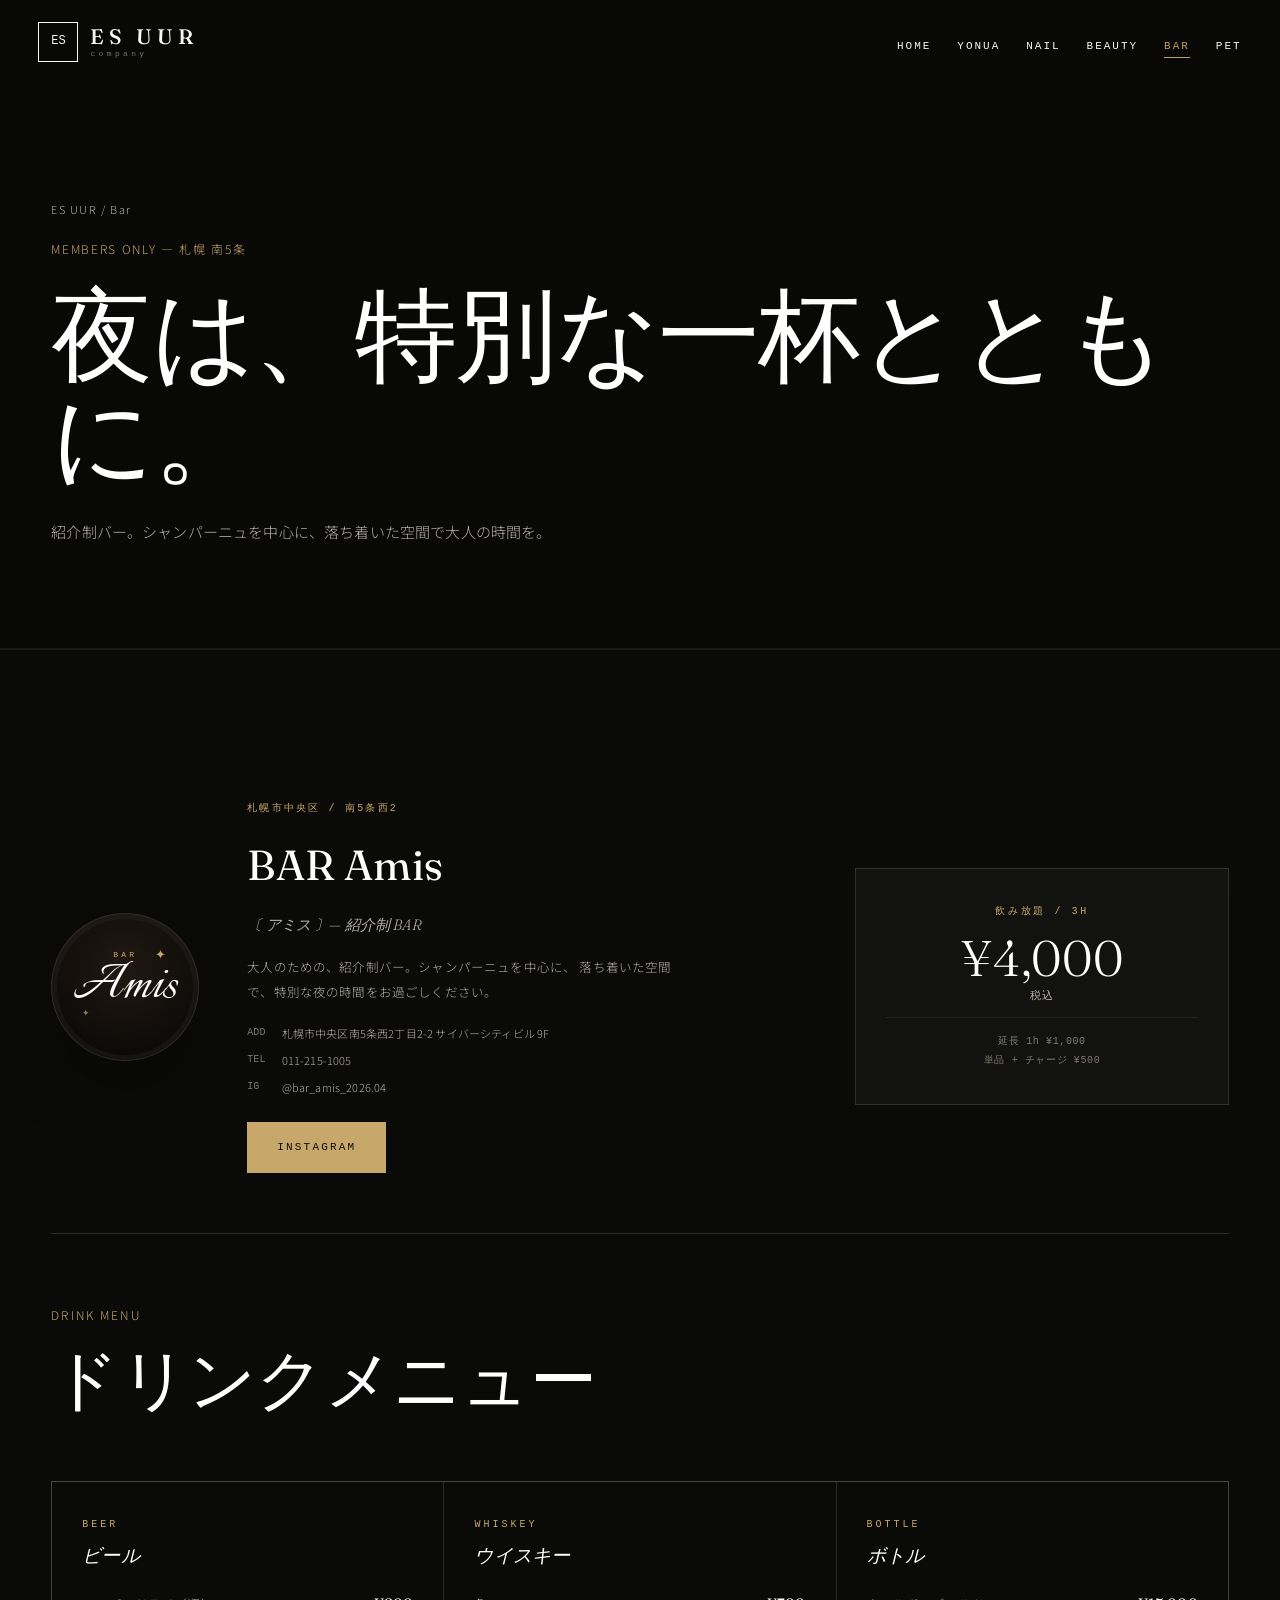
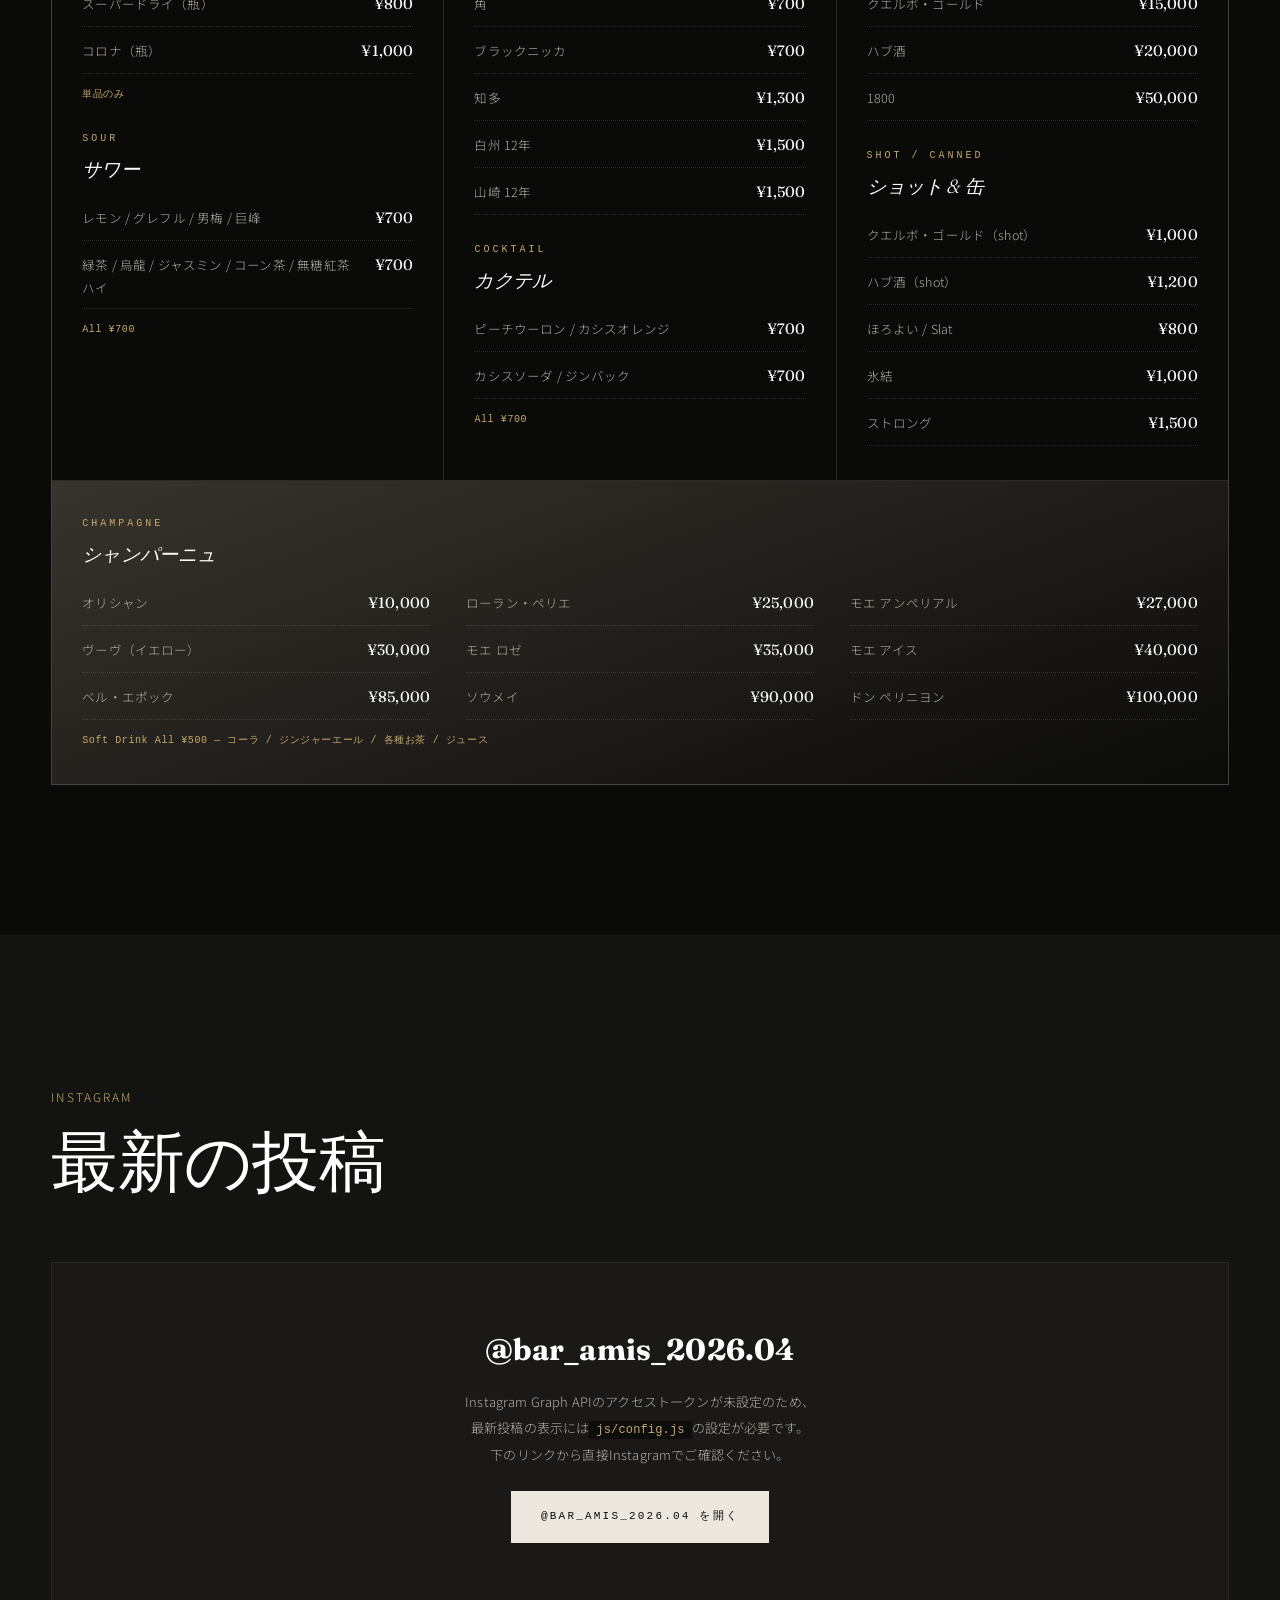
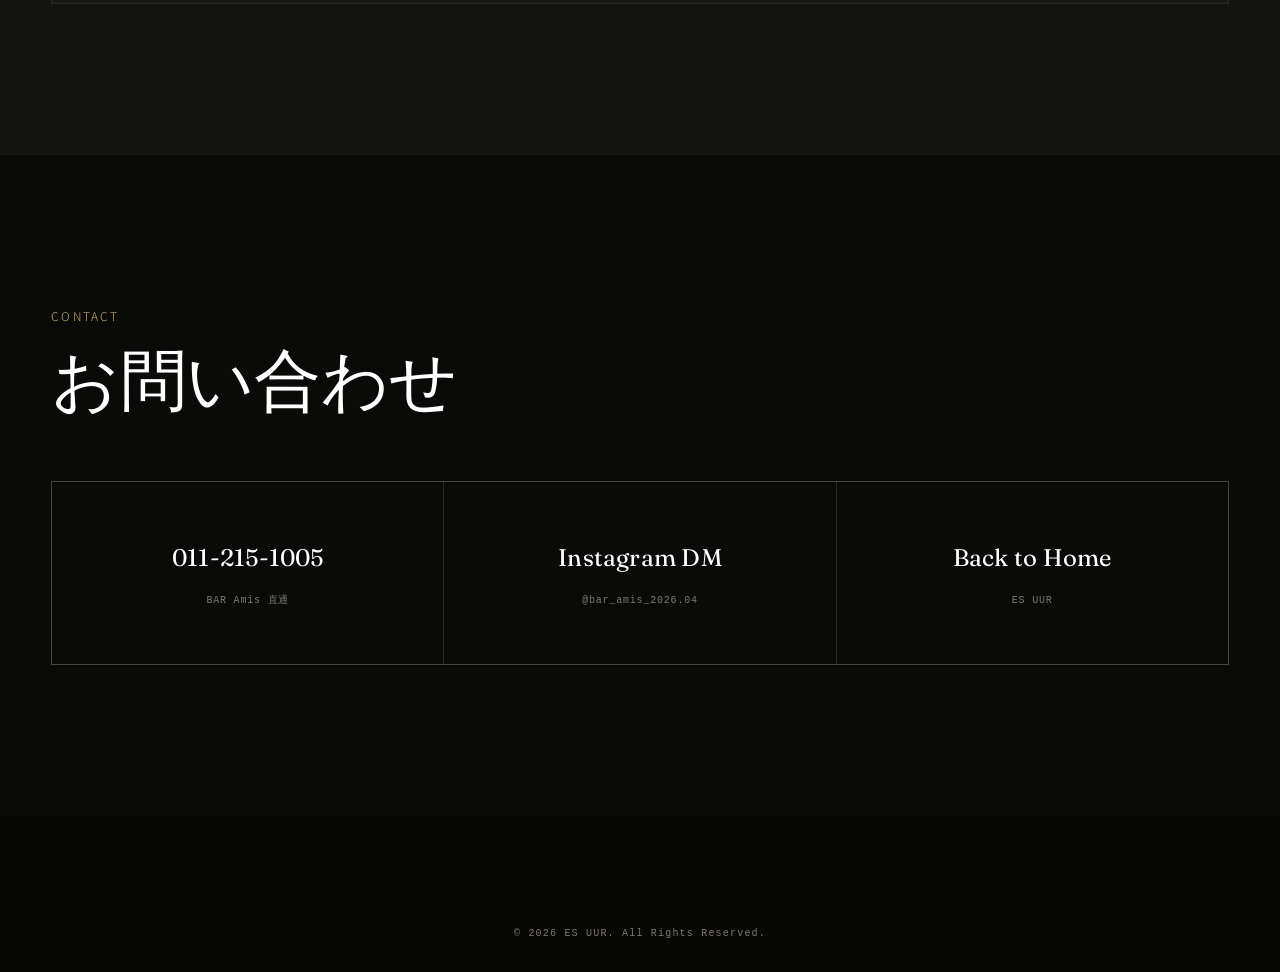
==== bar.html @ 63a2272e "chore: strip AI-template tells across the site Removed: - Fake feTurbulence SVG textures (tex-*, her" ====
<!DOCTYPE html>
<html lang="ja">
<head>
<meta charset="UTF-8">
<meta name="viewport" content="width=device-width, initial-scale=1.0">
<meta name="description" content="BAR Amis — 札幌・南5条の紹介制バー。シャンパーニュと夜の時間。">
<title>BAR Amis — ES UUR</title>
<link rel="preconnect" href="https://fonts.googleapis.com">
<link rel="preconnect" href="https://fonts.gstatic.com" crossorigin>
<link href="https://fonts.googleapis.com/css2?family=Fraunces:opsz,wght@9..144,300..600&family=Italianno&family=Noto+Sans+JP:wght@300;400;500;700&display=swap" rel="stylesheet">
<link rel="stylesheet" href="css/style.css">
</head>
<body data-page="bar">

<header class="header" id="header">
  <div class="header__inner">
    <a href="index.html" class="header__logo">
      <span class="header__logo-mark">ES</span>
      <span class="header__logo-text">ES UUR<small>company</small></span>
    </a>
    <nav class="nav" id="nav">
      <ul class="nav__list">
        <li><a href="index.html" data-page="home">Home</a></li>
        <li><a href="yonua.html" data-page="yonua">Yonua</a></li>
        <li><a href="nail.html" data-page="nail">Nail</a></li>
        <li><a href="beauty.html" data-page="beauty">Beauty</a></li>
        <li><a href="bar.html" data-page="bar">Bar</a></li>
        <li><a href="pet.html" data-page="pet">Pet</a></li>
      </ul>
    </nav>
    <button class="nav__toggle" id="navToggle" aria-label="menu"><span></span><span></span><span></span></button>
  </div>
</header>

<main>

<section class="page-hero page-hero--dark">
  <div class="container">
    <p class="page-hero__crumb">ES UUR / Bar</p>
    <p class="page-hero__kicker">Members Only — 札幌 南5条</p>
    <h1 class="page-hero__title">夜は、特別な一杯とともに。</h1>
    <p class="page-hero__lead">紹介制バー。シャンパーニュを中心に、落ち着いた空間で大人の時間を。</p>
  </div>
</section>

<section class="bar bar--page">
  <div class="container">

    <div class="bar__head">
      <div class="bar__logo"><b>BAR</b><span>Amis</span></div>
      <div class="bar__intro">
        <p class="bar__area">札幌市中央区 / 南5条西2</p>
        <h3 class="bar__name">BAR Amis</h3>
        <p class="bar__catch">〔 アミス 〕— 紹介制 BAR</p>
        <p class="bar__desc">
          大人のための、紹介制バー。シャンパーニュを中心に、
          落ち着いた空間で、特別な夜の時間をお過ごしください。
        </p>
        <dl class="bar__meta">
          <dt>ADD</dt><dd>札幌市中央区南5条西2丁目2-2 サイバーシティビル 9F</dd>
          <dt>TEL</dt><dd>011-215-1005</dd>
          <dt>IG</dt><dd>@bar_amis_2026.04</dd>
        </dl>
        <a class="btn btn--primary" href="https://www.instagram.com/bar_amis_2026.04/" target="_blank" rel="noopener">Instagram</a>
      </div>
      <div class="bar__plan">
        <p class="bar__plan-label">飲み放題 / 3h</p>
        <p class="bar__plan-price">¥4,000<small>税込</small></p>
        <p class="bar__plan-sub">延長 1h ¥1,000<br>単品 + チャージ ¥500</p>
      </div>
    </div>

    <header class="section-head">
      <p class="section-head__en">Drink Menu</p>
      <h2 class="section-head__ja">ドリンクメニュー</h2>
    </header>

    <div class="bar-menu">
      <div class="bar-cat">
        <div class="bar-sub">
          <p class="bar-cat__name">Beer</p>
          <p class="bar-cat__jp">ビール</p>
          <ul class="bar-list">
            <li><span>スーパードライ（瓶）</span><b>¥800</b></li>
            <li><span>コロナ（瓶）</span><b>¥1,000</b></li>
          </ul>
          <p class="bar-list__note">単品のみ</p>
        </div>
        <div class="bar-sub">
          <p class="bar-cat__name">Sour</p>
          <p class="bar-cat__jp">サワー</p>
          <ul class="bar-list">
            <li><span>レモン / グレフル / 男梅 / 巨峰</span><b>¥700</b></li>
            <li><span>緑茶 / 烏龍 / ジャスミン / コーン茶 / 無糖紅茶ハイ</span><b>¥700</b></li>
          </ul>
          <p class="bar-list__note">All ¥700</p>
        </div>
      </div>

      <div class="bar-cat">
        <div class="bar-sub">
          <p class="bar-cat__name">Whiskey</p>
          <p class="bar-cat__jp">ウイスキー</p>
          <ul class="bar-list">
            <li><span>角</span><b>¥700</b></li>
            <li><span>ブラックニッカ</span><b>¥700</b></li>
            <li><span>知多</span><b>¥1,300</b></li>
            <li><span>白州 12年</span><b>¥1,500</b></li>
            <li><span>山崎 12年</span><b>¥1,500</b></li>
          </ul>
        </div>
        <div class="bar-sub">
          <p class="bar-cat__name">Cocktail</p>
          <p class="bar-cat__jp">カクテル</p>
          <ul class="bar-list">
            <li><span>ピーチウーロン / カシスオレンジ</span><b>¥700</b></li>
            <li><span>カシスソーダ / ジンバック</span><b>¥700</b></li>
          </ul>
          <p class="bar-list__note">All ¥700</p>
        </div>
      </div>

      <div class="bar-cat">
        <div class="bar-sub">
          <p class="bar-cat__name">Bottle</p>
          <p class="bar-cat__jp">ボトル</p>
          <ul class="bar-list">
            <li><span>クエルボ・ゴールド</span><b>¥15,000</b></li>
            <li><span>ハブ酒</span><b>¥20,000</b></li>
            <li><span>1800</span><b>¥50,000</b></li>
          </ul>
        </div>
        <div class="bar-sub">
          <p class="bar-cat__name">Shot / Canned</p>
          <p class="bar-cat__jp">ショット & 缶</p>
          <ul class="bar-list">
            <li><span>クエルボ・ゴールド（shot）</span><b>¥1,000</b></li>
            <li><span>ハブ酒（shot）</span><b>¥1,200</b></li>
            <li><span>ほろよい / Slat</span><b>¥800</b></li>
            <li><span>氷結</span><b>¥1,000</b></li>
            <li><span>ストロング</span><b>¥1,500</b></li>
          </ul>
        </div>
      </div>

      <div class="bar-cat bar-cat--feature">
        <p class="bar-cat__name">Champagne</p>
        <p class="bar-cat__jp">シャンパーニュ</p>
        <ul class="bar-list">
          <li><span>オリシャン</span><b>¥10,000</b></li>
          <li><span>ローラン・ペリエ</span><b>¥25,000</b></li>
          <li><span>モエ アンペリアル</span><b>¥27,000</b></li>
          <li><span>ヴーヴ（イエロー）</span><b>¥30,000</b></li>
          <li><span>モエ ロゼ</span><b>¥35,000</b></li>
          <li><span>モエ アイス</span><b>¥40,000</b></li>
          <li><span>ベル・エポック</span><b>¥85,000</b></li>
          <li><span>ソウメイ</span><b>¥90,000</b></li>
          <li><span>ドン ペリニヨン</span><b>¥100,000</b></li>
        </ul>
        <p class="bar-list__note">Soft Drink All ¥500 — コーラ / ジンジャーエール / 各種お茶 / ジュース</p>
      </div>
    </div>
  </div>
</section>

<section class="instagram">
  <div class="container">
    <header class="section-head">
      <p class="section-head__en">Instagram</p>
      <h2 class="section-head__ja">最新の投稿</h2>
    </header>
    <div class="ig-feed" id="igFeed" data-accounts="bar_amis_2026.04" aria-live="polite">
      <div class="ig-loading"><span></span><span></span><span></span><p>Loading…</p></div>
    </div>
  </div>
</section>

<section class="contact">
  <div class="container">
    <header class="section-head">
      <p class="section-head__en">Contact</p>
      <h2 class="section-head__ja">お問い合わせ</h2>
    </header>
    <div class="contact-grid">
      <a href="tel:011-215-1005" class="contact-card">
        <strong>011-215-1005</strong><small>BAR Amis 直通</small>
      </a>
      <a href="https://www.instagram.com/bar_amis_2026.04/" class="contact-card" target="_blank" rel="noopener">
        <strong>Instagram DM</strong><small>@bar_amis_2026.04</small>
      </a>
      <a href="index.html" class="contact-card">
        <strong>Back to Home</strong><small>ES UUR</small>
      </a>
    </div>
  </div>
</section>

</main>

<footer class="footer">
  <div class="container">
    <p class="footer__copy">© <span id="year"></span> ES UUR. All Rights Reserved.</p>
  </div>
</footer>

<script src="js/config.js"></script>
<script src="js/main.js"></script>
</body>
</html>
---- css/style.css ----
/* ============================================================
   ES UUR — Creative Studio (dark / monochrome gallery)
   Black & warm-gray base, bone off-white type, colourful
   nuance-art tiles as the only colour. Editorial, numbered.
   ============================================================ */
:root{
  --bg:#0d0d0c;
  --bg-2:#131312;
  --surface:#1a1918;
  --surface-2:#211f1d;
  --ink:#ece7df;
  --ink-soft:#b6afa4;
  --muted:#80796e;
  --line:rgba(236,231,223,.14);
  --line-soft:rgba(236,231,223,.07);
  --accent:#c8a86a;          /* restrained bronze, used sparingly */
  --accent-dim:#9c8350;

  --f-display:"Fraunces","Cormorant Garamond",serif;
  --f-mono:"Space Mono","SFMono-Regular",ui-monospace,monospace;
  --f-script:"Italianno",cursive;   /* only for BAR Amis mark */
  --f-sans:"Noto Sans JP","Inter",-apple-system,BlinkMacSystemFont,sans-serif;

  --shadow:0 40px 80px -40px rgba(0,0,0,.9);
}

*{margin:0;padding:0;box-sizing:border-box}
html{scroll-behavior:smooth;-webkit-text-size-adjust:100%}
body{
  font-family:var(--f-sans);
  background:var(--bg);
  color:var(--ink);
  line-height:1.8;
  font-weight:300;
  letter-spacing:.01em;
  overflow-x:hidden;
}
img{max-width:100%;display:block}
a{color:inherit;text-decoration:none;transition:color .25s ease,opacity .25s ease}
a:hover{opacity:.7}
button{font-family:inherit;cursor:pointer;border:none;background:none;color:inherit}
ul{list-style:none}
::selection{background:var(--accent);color:#0d0d0c}

/* film grain */
body::before{
  content:"";position:fixed;inset:0;pointer-events:none;z-index:300;opacity:.5;mix-blend-mode:overlay;
  background-image:radial-gradient(rgba(255,255,255,.05) 1px,transparent 1px),radial-gradient(rgba(255,255,255,.035) 1px,transparent 1px);
  background-size:3px 3px,7px 7px;background-position:0 0,2px 2px;
}

.container{width:min(92%,1280px);margin-inline:auto}
.deco{display:none}            /* drop cosmetic diamonds globally */

/* ============================================================ Page hero (sub pages) */
.page-hero{position:relative;padding:200px 0 100px;overflow:hidden;border-bottom:1px solid var(--line-soft);background:var(--bg)}
.page-hero__bg{display:none}
.page-hero .container{position:relative;z-index:2}
.page-hero__crumb{font-size:11px;letter-spacing:.14em;color:var(--ink-soft);margin-bottom:18px}
.page-hero__kicker{font-size:12px;letter-spacing:.14em;color:var(--accent);margin-bottom:24px;text-transform:uppercase}
.page-hero__title{font-family:var(--f-display);font-weight:360;line-height:1;letter-spacing:-.015em;font-size:clamp(3rem,8vw,6.4rem);color:#fff;margin-bottom:28px}
.page-hero__title em{font-style:normal;color:var(--ink-soft)}
.page-hero__lead{font-size:clamp(13px,1.3vw,15px);line-height:2.1;max-width:580px;color:var(--ink-soft)}
.page-hero--dark{background:#080807}

/* ============================================================ Brands grid (home tab launcher) */
.brands-grid{display:grid;grid-template-columns:repeat(3,1fr);gap:1px;margin-top:50px;background:var(--line);border:1px solid var(--line)}
.brand-tile{position:relative;display:block;background:var(--bg);transition:background .4s ease;min-height:260px}
.brand-tile:hover{background:var(--surface);opacity:1}
.brand-tile__art{display:none}
.brand-tile__body{padding:38px 30px 30px;display:grid;gap:12px;min-height:260px;grid-template-rows:auto auto 1fr}
.brand-tile__num,.brand-tile__arrow{display:none}
.brand-tile__kicker{font-size:11px;letter-spacing:.14em;color:var(--accent);text-transform:uppercase}
.brand-tile h3{font-family:var(--f-display);font-weight:400;font-size:38px;letter-spacing:.01em;color:#fff;line-height:1}
.brand-tile p{font-size:13px;line-height:1.9;color:var(--ink-soft);align-self:end}
.brand-tile--new{grid-column:span 2}
.brand-tile--new h3{font-size:50px}

/* nav active state */
.nav__list a.is-active{color:var(--accent)}
.nav__list a.is-active::after{transform:scaleX(1);background:var(--accent)}

/* helper: thin rule + mono micro label */
.label{font-family:var(--f-mono);font-size:11px;letter-spacing:.28em;text-transform:uppercase;color:var(--muted)}

/* ============================================================ Header */
.header{position:fixed;inset:0 0 auto;z-index:100;padding:22px 0;transition:.4s ease;mix-blend-mode:difference}
.header.is-scrolled{mix-blend-mode:normal;background:rgba(13,13,12,.72);backdrop-filter:blur(16px);-webkit-backdrop-filter:blur(16px);padding:14px 0;border-bottom:1px solid var(--line-soft)}
.header__inner{width:min(94%,1400px);margin-inline:auto;display:flex;align-items:center;justify-content:space-between;gap:24px}
.header__logo{display:flex;align-items:center;gap:12px;color:#fff}
.header__logo-mark{display:grid;place-items:center;width:40px;height:40px;border:1px solid currentColor;font-family:var(--f-mono);font-size:12px;letter-spacing:0;border-radius:0}
.header__logo-text{font-family:var(--f-display);font-weight:500;font-size:21px;letter-spacing:.22em;line-height:1;display:flex;flex-direction:column;gap:3px}
.header__logo-text small{font-family:var(--f-mono);font-size:8px;letter-spacing:.42em;color:var(--muted)}
.nav__list{display:flex;gap:26px;align-items:center}
.nav__list a{font-family:var(--f-mono);font-size:11px;letter-spacing:.18em;text-transform:uppercase;position:relative;color:#fff}
.nav__list a::after{content:"";position:absolute;left:0;right:0;bottom:-6px;height:1px;background:currentColor;transform:scaleX(0);transform-origin:right;transition:transform .4s cubic-bezier(.7,0,.3,1)}
.nav__list a:hover{opacity:1}
.nav__list a:hover::after{transform:scaleX(1);transform-origin:left}
.nav__toggle{display:none}

/* ============================================================ Buttons */
.btn{display:inline-flex;align-items:center;gap:12px;padding:16px 30px;font-family:var(--f-mono);font-size:11px;letter-spacing:.2em;text-transform:uppercase;border-radius:0;transition:.35s ease;position:relative}
.btn--primary{background:var(--ink);color:#0d0d0c}
.btn--primary:hover{background:var(--accent);opacity:1}
.btn--ghost{border:1px solid var(--line);color:var(--ink)}
.btn--ghost:hover{border-color:var(--ink);background:var(--ink);color:#0d0d0c;opacity:1}

/* ============================================================ Hero */
.hero{position:relative;min-height:88vh;display:grid;align-items:center;padding:180px 0 110px;overflow:hidden;border-bottom:1px solid var(--line-soft);background:var(--bg)}
.hero__inner{position:relative;z-index:3;width:min(94%,1400px);margin-inline:auto;display:grid;gap:38px;max-width:920px}
.hero__lead-col{display:grid;gap:34px}
.hero__kicker{font-size:12px;letter-spacing:.16em;color:var(--ink-soft);text-transform:uppercase}
.hero__title{font-family:var(--f-display);font-weight:340;line-height:1;letter-spacing:-.015em;font-size:clamp(3.6rem,10vw,9.4rem);color:#fff;font-optical-sizing:auto}
.hero__lead{font-size:clamp(13px,1.3vw,15px);line-height:2.2;max-width:480px;color:var(--ink-soft)}
.hero__cta{display:flex;flex-wrap:wrap;gap:14px;margin-top:6px}
.hero__bg,.hero__art,.hero__index,.hero__scroll{display:none}

/* ============================================================ Section head */
.section-head{display:grid;gap:16px;margin-bottom:64px;max-width:820px;position:relative}
.section-head__en{font-family:var(--f-sans);font-size:12px;letter-spacing:.18em;text-transform:uppercase;color:var(--accent)}
.section-head__ja{font-family:var(--f-display);font-weight:360;font-size:clamp(2.2rem,5.2vw,4.6rem);line-height:1.12;letter-spacing:-.01em;color:#fff}
.section-head__desc{font-size:13px;line-height:2.05;color:var(--ink-soft);max-width:620px}
.section-head--center{margin-inline:auto;text-align:center;justify-items:center}
.section-head--light .section-head__ja{color:#fff}

/* ============================================================ Concept */
.concept{padding:150px 0;position:relative;background:var(--bg-2)}
.concept__grid{display:grid;grid-template-columns:1.1fr 1fr;gap:90px;align-items:center}
.concept__text p{font-size:14.5px;line-height:2.3;margin-bottom:24px;color:var(--ink-soft)}
.concept__text strong{color:#fff;font-weight:400}
.concept__text em{font-family:var(--f-display);font-style:italic;font-size:1.25em;color:var(--accent)}
.concept__pillars{display:grid}
.concept__pillars li{display:grid;grid-template-columns:46px 1fr auto;gap:22px;align-items:baseline;padding:26px 6px;border-top:1px solid var(--line);transition:.35s ease;cursor:default}
.concept__pillars li:last-child{border-bottom:1px solid var(--line)}
.concept__pillars li:hover{padding-left:16px;background:linear-gradient(90deg,rgba(236,231,223,.04),transparent)}
.concept__pillars span{font-family:var(--f-mono);font-size:12px;color:var(--muted)}
.concept__pillars strong{font-family:var(--f-display);font-size:27px;font-weight:400;letter-spacing:.01em;color:#fff}
.concept__pillars small{grid-column:2;font-size:11px;letter-spacing:.04em;color:var(--muted);margin-top:2px}
.concept__pillars em{font-family:var(--f-mono);font-style:normal;font-size:10px;letter-spacing:.2em;color:var(--accent);align-self:center}

/* base positioning for big sections */
.brand-section,.yonua,.instagram,.access,.bar{position:relative}
.wm{display:none}

/* ============================================================ YONUA */
.yonua{padding:0;color:var(--ink);overflow:hidden;border-block:1px solid var(--line-soft);background:var(--bg-2)}
.yonua .container{position:relative;z-index:2;padding:150px 0 130px}
.yonua__badge{display:inline-block;border:1px solid var(--line);color:var(--ink-soft);padding:9px 16px;font-size:11px;letter-spacing:.14em;margin-bottom:28px}
.yonua__title{display:flex;align-items:baseline;flex-wrap:wrap;gap:18px;font-size:clamp(3.6rem,9vw,7.4rem);letter-spacing:-.01em}
.yonua__title small{font-size:.16em;letter-spacing:.18em;color:var(--ink-soft)}
.yonua__grid{display:grid;grid-template-columns:repeat(4,1fr);gap:1px;margin-top:74px;background:var(--line);border:1px solid var(--line)}
.yonua__card{position:relative;padding:46px 28px 38px;background:var(--bg);transition:background .4s ease}
.yonua__card:hover{background:var(--surface)}
.yonua__num,.yonua__card .yscript{display:none}
.yonua__card h3{font-family:var(--f-display);font-weight:400;font-size:22px;letter-spacing:.01em;margin-bottom:14px;color:#fff}
.yonua__card p{font-size:12.5px;line-height:1.95;color:var(--ink-soft)}
.yonua__info{margin-top:70px;display:grid;grid-template-columns:repeat(3,1fr);gap:40px;padding-top:38px;border-top:1px solid var(--line)}
.yonua__info-label{font-size:11px;letter-spacing:.14em;color:var(--ink-soft);margin-bottom:10px}
.yonua__info-value{font-family:var(--f-display);font-size:19px;color:#fff}

/* ============================================================ Brand sections */
.brand-section{padding:150px 0}
.brand-section--beauty{background:var(--bg)}
.brand-section--fitness{background:var(--bg-2)}
.brand-section--pet{background:var(--bg)}

/* ============================================================ Salon cards */
.salon-grid{display:grid;grid-template-columns:repeat(3,1fr);gap:24px;margin-top:60px}
.salon-card{background:var(--surface);border:1px solid var(--line-soft);overflow:hidden;transition:transform .5s cubic-bezier(.2,.8,.2,1),border-color .4s ease;position:relative}
.salon-card:hover{transform:translateY(-10px);border-color:var(--line)}
.salon-card__thumb{position:relative;aspect-ratio:4/3;background:var(--bg-2);border-bottom:1px solid var(--line-soft);display:grid;place-items:center}
.salon-card__mark{position:relative;z-index:2;font-family:var(--f-display);font-weight:400;font-size:64px;color:rgba(236,231,223,.32);letter-spacing:.04em}
.salon-card__ribbon{position:absolute;top:16px;right:16px;z-index:2;background:var(--accent);color:#0d0d0c;padding:6px 14px;font-size:11px;letter-spacing:.06em}
.salon-card__body{padding:30px 28px 30px}
.salon-card__area{font-family:var(--f-mono);font-size:10px;letter-spacing:.22em;text-transform:uppercase;color:var(--accent);margin-bottom:12px}
.salon-card__name{font-family:var(--f-display);font-weight:400;font-size:29px;line-height:1.05;margin-bottom:12px;color:#fff}
.salon-card__catch{font-family:var(--f-display);font-style:italic;font-size:15px;color:var(--ink-soft);margin-bottom:18px}
.salon-card__desc{font-size:12.5px;line-height:1.95;color:var(--ink-soft);margin-bottom:22px}
.salon-card__meta{display:grid;grid-template-columns:auto 1fr;gap:7px 16px;font-size:11px;margin-bottom:22px;padding-top:18px;border-top:1px solid var(--line-soft)}
.salon-card__meta dt{font-family:var(--f-mono);font-size:10px;letter-spacing:.08em;color:var(--muted)}
.salon-card__meta dd{color:var(--ink-soft)}
.salon-card__meta a{color:var(--accent);text-decoration:underline}
.salon-card__link{display:inline-flex;align-items:center;gap:8px;font-family:var(--f-mono);font-size:10px;letter-spacing:.16em;text-transform:uppercase;color:#fff;border-bottom:1px solid var(--line)}
.salon-card__link:hover{border-color:var(--accent);color:var(--accent)}

/* ============================================================ Fitness */
.fitness-hero{display:grid;grid-template-columns:1.35fr 1fr;gap:60px;align-items:center;margin-top:50px;padding-bottom:96px;border-bottom:1px solid var(--line-soft)}
.fitness-hero__label{font-family:var(--f-mono);font-size:12px;letter-spacing:.3em;text-transform:uppercase;color:var(--accent);margin-bottom:24px}
.fitness-hero__title{font-family:var(--f-display);font-weight:380;font-size:clamp(2rem,4.5vw,3.4rem);line-height:1.16;margin-bottom:26px;color:#fff}
.fitness-hero__desc{font-size:13.5px;line-height:2.1;margin-bottom:26px;color:var(--ink-soft);max-width:540px}
.fitness-hero__points{display:grid;gap:13px;margin-bottom:34px}
.fitness-hero__points li{font-size:13px;padding-left:30px;position:relative;color:var(--ink-soft)}
.fitness-hero__points li::before{content:"";position:absolute;left:0;top:12px;width:20px;height:1px;background:var(--accent)}
.fitness-hero__plans{display:grid;gap:1px;background:var(--line);border:1px solid var(--line)}
.plan-card{padding:26px 30px;background:var(--bg-2);transition:.4s ease}
.plan-card:hover{background:var(--surface)}
.plan-card--featured{background:var(--surface-2)}
.plan-card__name{font-family:var(--f-mono);font-size:11px;letter-spacing:.24em;text-transform:uppercase;margin-bottom:8px;color:var(--accent)}
.plan-card__price{font-family:var(--f-display);font-size:38px;line-height:1;display:flex;align-items:baseline;gap:8px;color:#fff}
.plan-card__price span{font-family:var(--f-mono);font-size:10px;letter-spacing:.18em;color:var(--muted)}
.plan-card__price small{font-size:10px;color:var(--muted)}
.plan-card__desc{font-family:var(--f-mono);font-size:11px;letter-spacing:.1em;color:var(--muted)}

/* body callout (脂肪冷却×電磁パルス) */
.body-callout{position:relative;margin-top:84px;overflow:hidden;padding:74px 56px;border:1px solid var(--line);color:var(--ink);background:var(--bg)}
.body-callout__bg{display:none}
.body-callout>*{position:relative;z-index:2}
.body-callout__label{font-size:12px;letter-spacing:.14em;color:var(--accent);text-transform:uppercase;margin-bottom:14px}
.body-callout__title{font-family:var(--f-display);font-weight:380;font-size:clamp(2rem,4.6vw,3.2rem);line-height:1.16;margin-bottom:14px;color:#fff}
.body-callout__title b{color:#9ec3df;font-weight:400}.body-callout__title i{font-style:italic;color:#c3b2e2}
.body-callout__lead{font-size:13px;color:var(--ink-soft);max-width:560px;margin-bottom:32px;line-height:2}
.body-callout__cols{display:grid;grid-template-columns:1fr 1fr;gap:1px;margin-bottom:30px;background:var(--line);border:1px solid var(--line)}
.body-col{background:rgba(13,13,12,.55);padding:28px;backdrop-filter:blur(3px)}
.body-col h4{font-family:var(--f-display);font-size:22px;font-weight:400;margin-bottom:8px}
.body-col--ice h4{color:#9ec3df}.body-col--pulse h4{color:#c3b2e2}
.body-col p{font-size:12px;color:var(--ink-soft);margin-bottom:14px;line-height:1.9}
.body-col ul{display:grid;gap:7px}
.body-col li{font-size:11.5px;padding-left:18px;position:relative;color:var(--ink-soft)}
.body-col li::before{content:"+";position:absolute;left:0;color:var(--accent);font-family:var(--f-mono)}
.body-callout__prices{display:flex;flex-wrap:wrap;gap:16px}
.body-price{background:var(--surface);border:1px solid var(--line);padding:18px 26px;display:flex;align-items:baseline;gap:12px}
.body-price span{font-family:var(--f-mono);font-size:10px;letter-spacing:.12em;color:var(--muted)}
.body-price strong{font-family:var(--f-display);font-size:30px;color:#fff}
.body-price small{font-size:9px;color:var(--muted)}
.body-price--feat{background:var(--accent);border-color:var(--accent)}
.body-price--feat span,.body-price--feat small{color:rgba(13,13,12,.7)}
.body-price--feat strong{color:#0d0d0c}
.body-price--feat em{font-family:var(--f-mono);font-style:normal;font-size:9px;background:#0d0d0c;color:var(--accent);padding:3px 9px;letter-spacing:.06em}

/* Beauty menu */
.menu-block{margin-top:90px;padding:80px 56px;background:var(--bg-2);border:1px solid var(--line-soft);position:relative;overflow:hidden}
.menu-block__title{font-size:12px;letter-spacing:.14em;color:var(--accent);text-transform:uppercase;text-align:center}
.menu-block__sub{font-family:var(--f-display);font-weight:360;font-size:clamp(1.8rem,4vw,2.8rem);line-height:1.25;margin:10px 0 52px;text-align:center;color:#fff}
.menu-grid{display:grid;grid-template-columns:repeat(4,1fr);gap:1px;background:var(--line);border:1px solid var(--line)}
.menu-card{background:var(--bg);padding:34px 26px;transition:background .4s ease}
.menu-card:hover{background:var(--surface)}
.menu-card--wide{grid-column:span 2}
.menu-card__en{font-size:11px;letter-spacing:.14em;color:var(--accent);text-transform:uppercase;margin-bottom:14px}
.menu-card__name{font-family:var(--f-display);font-weight:400;font-size:26px;line-height:1.15;margin-bottom:8px;display:flex;align-items:baseline;gap:8px;color:#fff}
.menu-card__name small{font-family:var(--f-mono);font-size:10px;letter-spacing:.06em;color:var(--muted)}
.menu-card__catch{font-family:var(--f-display);font-style:italic;font-size:14px;color:var(--ink-soft);margin-bottom:18px}
.menu-card__desc{font-size:12px;line-height:1.95;margin-bottom:18px;color:var(--ink-soft)}
.menu-card__prices{display:grid;gap:9px;margin-bottom:18px;padding-bottom:16px;border-bottom:1px solid var(--line-soft)}
.menu-card__prices li{display:flex;justify-content:space-between;align-items:baseline;gap:8px;font-size:11px}
.menu-card__prices li.featured{background:var(--surface-2);padding:9px 13px;flex-wrap:wrap;border:1px solid var(--line)}
.menu-card__prices span{font-family:var(--f-mono);font-size:10px;letter-spacing:.06em;color:var(--muted)}
.menu-card__prices strong{font-family:var(--f-display);font-size:23px;font-weight:400;color:#fff}
.menu-card__prices strong small{font-family:var(--f-mono);font-size:9px;color:var(--muted);margin-left:4px}
.menu-card__prices li.featured em{font-family:var(--f-mono);font-style:normal;font-size:9px;background:var(--accent);color:#0d0d0c;padding:2px 8px;letter-spacing:.04em;margin-left:auto}
.menu-card__features{display:grid;grid-template-columns:1fr 1fr;gap:8px;font-size:11px;color:var(--ink-soft)}
.menu-card__features li{padding-left:16px;position:relative}
.menu-card__features li::before{content:"+";position:absolute;left:0;color:var(--accent);font-family:var(--f-mono)}
.menu-card__note{font-size:11px;line-height:2;color:var(--ink-soft)}
.menu-foot{margin-top:48px;display:grid;grid-template-columns:repeat(4,1fr);gap:1px;background:var(--line);border:1px solid var(--line);text-align:center}
.menu-foot li{padding:22px 14px;background:var(--bg);font-family:var(--f-mono);font-size:10px;letter-spacing:.1em;color:var(--muted)}
.menu-foot strong{display:block;font-family:var(--f-display);font-size:19px;color:#fff;margin-bottom:5px;letter-spacing:0}

/* ============================================================ Pet */
.pet-grid{display:grid;grid-template-columns:1fr 1fr;gap:24px;margin-top:60px}
.pet-card{position:relative;background:var(--surface);border:1px solid var(--line-soft);overflow:hidden;transition:transform .5s ease,border-color .4s ease}
.pet-card:hover{transform:translateY(-10px);border-color:var(--line)}
.pet-card__thumb,.pet-card__icon{display:none}
.pet-card__body{padding:32px 36px 36px}
.pet-card__area{font-family:var(--f-mono);font-size:10px;letter-spacing:.22em;text-transform:uppercase;color:var(--accent);margin-bottom:12px}
.pet-card__name{font-family:var(--f-display);font-weight:400;font-size:34px;line-height:1.05;margin-bottom:12px;color:#fff}
.pet-card__name small{display:block;font-family:var(--f-mono);font-size:10px;letter-spacing:.2em;color:var(--muted);margin-top:8px}
.pet-card__catch{font-family:var(--f-display);font-style:italic;font-size:16px;color:var(--ink-soft);margin-bottom:18px}
.pet-card__desc{font-size:12.5px;line-height:2;color:var(--ink-soft);margin-bottom:22px}
.pet-card__meta{display:grid;grid-template-columns:auto 1fr;gap:7px 16px;font-size:11px;color:var(--ink-soft);margin-bottom:28px;padding-top:18px;border-top:1px solid var(--line-soft)}
.pet-card__meta dt{font-family:var(--f-mono);font-size:10px;color:var(--muted)}
.pet-card__items{display:grid;gap:12px;margin-bottom:28px}
.pet-card__items li{display:flex;align-items:baseline;justify-content:space-between;padding-bottom:10px;border-bottom:1px solid var(--line-soft);font-size:14px}
.pet-card__items strong{font-family:var(--f-display);font-style:italic;font-size:20px;color:#fff}
.pet-card__items span{font-family:var(--f-mono);font-size:10px;letter-spacing:.12em;color:var(--accent)}

/* ============================================================ BAR Amis (night) */
.bar{padding:150px 0;background:#0a0a09;color:var(--ink);overflow:hidden;border-block:1px solid var(--line-soft)}
.bar__bg{display:none}
.bar .container{position:relative;z-index:2}
.bar__head{display:grid;grid-template-columns:auto 1.5fr 1fr;gap:48px;align-items:center;margin-bottom:70px;padding-bottom:60px;border-bottom:1px solid var(--line)}
.bar__logo{width:148px;height:148px;border-radius:50%;display:grid;place-items:center;position:relative;background:radial-gradient(circle at 50% 36%,#211913,#050504);border:1px solid var(--line);box-shadow:inset 0 0 0 5px rgba(236,231,223,.04),var(--shadow)}
.bar__logo::before{content:"✦";position:absolute;top:28px;right:32px;color:var(--accent);font-size:13px}
.bar__logo::after{content:"✦";position:absolute;bottom:38px;left:30px;color:var(--accent);font-size:9px;opacity:.7}
.bar__logo b{position:absolute;top:34px;font-family:var(--f-mono);font-size:8px;letter-spacing:.4em;color:var(--accent);font-weight:400}
.bar__logo span{font-family:var(--f-script);font-size:62px;color:#fff;line-height:.6}
.bar__area{font-family:var(--f-mono);font-size:10px;letter-spacing:.22em;text-transform:uppercase;color:var(--accent);margin-bottom:10px}
.bar__name{font-family:var(--f-display);font-weight:400;font-size:42px;letter-spacing:.01em;margin-bottom:8px;color:#fff}
.bar__catch{font-family:var(--f-display);font-style:italic;font-size:15px;color:var(--ink-soft);margin-bottom:16px}
.bar__desc{font-size:12.5px;line-height:2;color:var(--ink-soft);margin-bottom:20px;max-width:440px}
.bar__meta{display:grid;grid-template-columns:auto 1fr;gap:7px 16px;font-size:11px;color:var(--ink-soft);margin-bottom:24px}
.bar__meta dt{font-family:var(--f-mono);font-size:10px;color:var(--muted)}
.bar .btn--primary{background:var(--accent);color:#0d0d0c}
.bar .btn--primary:hover{background:#fff}
.bar__plan{background:rgba(236,231,223,.03);border:1px solid var(--line);padding:34px 30px;text-align:center}
.bar__plan-label{font-family:var(--f-mono);font-size:10px;letter-spacing:.26em;text-transform:uppercase;color:var(--accent);margin-bottom:14px}
.bar__plan-price{font-family:var(--f-display);font-size:50px;line-height:.95;color:#fff}
.bar__plan-price small{font-family:var(--f-mono);font-size:11px;letter-spacing:.1em;color:var(--ink-soft);display:block;margin-top:8px}
.bar__plan-sub{margin-top:16px;font-family:var(--f-mono);font-size:10px;letter-spacing:.06em;color:var(--muted);line-height:1.9;border-top:1px solid var(--line-soft);padding-top:14px}
.bar-menu{display:grid;grid-template-columns:repeat(3,1fr);gap:1px;background:var(--line);border:1px solid var(--line)}
.bar-cat{background:#0a0a09;padding:34px 30px}
.bar-cat--feature{grid-column:span 3;background:linear-gradient(160deg,rgba(200,168,106,.08),#0a0a09)}
.bar-sub+.bar-sub{margin-top:26px}
.bar-cat__name{font-family:var(--f-mono);font-size:10px;letter-spacing:.3em;text-transform:uppercase;color:var(--accent);margin-bottom:4px}
.bar-cat__jp{font-family:var(--f-display);font-style:italic;font-size:19px;margin-bottom:18px;color:#fff}
.bar-list{display:grid;gap:10px}
.bar-list li{display:flex;justify-content:space-between;align-items:baseline;gap:14px;font-size:12.5px;color:var(--ink-soft);border-bottom:1px dotted var(--line);padding-bottom:9px}
.bar-list li span{flex:1}
.bar-list li b{font-family:var(--f-display);font-weight:400;font-size:15px;color:#fff;white-space:nowrap}
.bar-list__note{font-family:var(--f-mono);font-size:10px;letter-spacing:.06em;color:var(--accent);margin-top:12px}
.bar-cat--feature .bar-list{grid-template-columns:repeat(3,1fr);gap:10px 36px}

/* ============================================================ Instagram */
.instagram{padding:150px 0;background:var(--bg-2)}
.ig-tabs{display:flex;flex-wrap:wrap;justify-content:center;gap:8px;margin-bottom:46px;padding-bottom:26px;border-bottom:1px solid var(--line-soft)}
.ig-tab{padding:11px 22px;font-family:var(--f-mono);font-size:10px;letter-spacing:.14em;text-transform:uppercase;color:var(--muted);border:1px solid var(--line-soft);transition:.3s ease}
.ig-tab:hover{border-color:var(--line);color:var(--ink)}
.ig-tab.is-active{background:var(--ink);color:#0d0d0c;border-color:var(--ink)}
.ig-feed{display:grid;grid-template-columns:repeat(4,1fr);gap:14px;min-height:300px}
.ig-card{position:relative;aspect-ratio:1;overflow:hidden;background:var(--surface);transition:transform .4s ease}
.ig-card:hover{transform:scale(1.03)}
.ig-card img{width:100%;height:100%;object-fit:cover}
.ig-card__caption{position:absolute;inset:auto 0 0;background:linear-gradient(transparent,rgba(0,0,0,.82));color:#fff;padding:22px 14px 13px;font-size:11px;line-height:1.6;opacity:0;transition:.35s ease}
.ig-card:hover .ig-card__caption{opacity:1}
.ig-loading{grid-column:1/-1;display:grid;place-items:center;gap:14px;padding:60px 0;color:var(--muted);font-family:var(--f-mono);font-size:11px;letter-spacing:.1em}
.ig-loading>span{display:inline-block;width:7px;height:7px;background:var(--accent);border-radius:50%;animation:dots 1.2s infinite ease-in-out;margin:0 3px}
.ig-loading>span:nth-child(2){animation-delay:.2s}.ig-loading>span:nth-child(3){animation-delay:.4s}
@keyframes dots{0%,60%,100%{opacity:.3;transform:translateY(0)}30%{opacity:1;transform:translateY(-6px)}}
.ig-fallback{grid-column:1/-1;text-align:center;padding:60px 20px;background:var(--surface);border:1px solid var(--line-soft)}
.ig-fallback h4{font-family:var(--f-display);font-size:30px;margin-bottom:12px;color:#fff}
.ig-fallback p{font-size:13px;color:var(--ink-soft);margin-bottom:24px;line-height:1.95}
.ig-fallback code{font-family:var(--f-mono);background:var(--bg);padding:2px 7px;font-size:12px;color:var(--accent)}
.ig-note{margin-top:36px;font-family:var(--f-mono);font-size:10px;letter-spacing:.04em;color:var(--muted);text-align:center}

/* ============================================================ Access */
.access{padding:150px 0;background:var(--bg)}
.access-list{display:grid;margin-top:50px;border-top:1px solid var(--line)}
.access-item{display:grid;grid-template-columns:160px 1.2fr 2fr;gap:40px;padding:32px 6px;border-bottom:1px solid var(--line);align-items:baseline;transition:.35s ease}
.access-item:hover{padding-left:18px;background:linear-gradient(90deg,rgba(236,231,223,.04),transparent)}
.access-item__cat{font-family:var(--f-mono);font-size:10px;letter-spacing:.22em;text-transform:uppercase;color:var(--accent)}
.access-item h3{font-family:var(--f-display);font-weight:400;font-size:25px;color:#fff}
.access-item h3 small{font-family:var(--f-mono);font-size:9px;letter-spacing:.18em;color:var(--accent);margin-left:10px}
.access-item p{font-size:13px;line-height:1.9;color:var(--ink-soft)}
.access-item p small{display:block;font-size:11px;color:var(--muted);margin-top:4px}
.access-item--new{background:linear-gradient(90deg,rgba(200,168,106,.1),transparent);border:1px solid var(--line)}
.access-item--new .access-item__cat{color:var(--accent)}

/* ============================================================ Contact */
.contact{padding:150px 0;position:relative;color:#fff;overflow:hidden;background:#0a0a09;border-top:1px solid var(--line-soft)}
.contact__bg{display:none}
.contact .container{position:relative;z-index:2}
.contact-grid{display:grid;grid-template-columns:repeat(3,1fr);gap:1px;background:var(--line);border:1px solid var(--line);margin-top:50px}
.contact-card{display:grid;gap:12px;padding:54px 30px;background:#0a0a09;text-align:center;transition:.4s ease}
.contact-card:hover{background:var(--surface)}
.contact-card__icon{display:none}
.contact-card strong{font-family:var(--f-display);font-size:24px;font-weight:400;letter-spacing:.01em;color:#fff}
.contact-card small{font-family:var(--f-mono);font-size:10px;letter-spacing:.08em;color:var(--muted)}

/* ============================================================ Footer */
.footer{background:#070706;color:var(--ink);padding:80px 0 30px}
.footer__top{display:grid;grid-template-columns:1fr 2fr;gap:60px;padding-bottom:40px;border-bottom:1px solid var(--line-soft)}
.footer__brand{display:grid;gap:18px;align-content:start}
.footer__brand p{font-size:12px;color:var(--muted);line-height:1.95;max-width:280px}
.footer__cols{display:grid;grid-template-columns:repeat(4,1fr);gap:30px}
.footer__cols h4{font-family:var(--f-mono);font-size:10px;letter-spacing:.24em;text-transform:uppercase;color:var(--accent);margin-bottom:18px}
.footer__cols li{font-size:12px;line-height:1.95;color:var(--ink-soft)}
.footer__copy{margin-top:30px;font-family:var(--f-mono);font-size:10px;letter-spacing:.12em;color:var(--muted);text-align:center}

/* ============================================================ Reveal */
.reveal{opacity:0;transform:translateY(42px);transition:opacity 1s ease,transform 1.1s cubic-bezier(.2,.8,.2,1)}
.reveal.is-in{opacity:1;transform:translateY(0)}

/* ============================================================ Responsive */
@media (max-width:980px){
  .hero__inner{grid-template-columns:1fr;gap:40px}
  .hero__art{width:100%;opacity:.32;-webkit-mask-image:linear-gradient(180deg,transparent,#000);mask-image:linear-gradient(180deg,transparent,#000)}
  .hero__index{display:none}
  .concept__grid,.fitness-hero,.pet-grid,.contact-grid,.footer__top,.body-callout__cols{grid-template-columns:1fr;gap:34px}
  .salon-grid,.yonua__grid,.menu-grid,.footer__cols,.ig-feed,.bar-menu,.brands-grid{grid-template-columns:repeat(2,1fr)}
  .brand-tile--new{grid-column:span 2}
  .yonua__info{grid-template-columns:1fr;gap:18px}
  .access-item{grid-template-columns:1fr;gap:8px}
  .menu-foot{grid-template-columns:repeat(2,1fr)}
  .bar__head{grid-template-columns:1fr;text-align:center;justify-items:center}
  .bar__meta{text-align:left}
  .bar-cat--feature{grid-column:span 2}
  .bar-cat--feature .bar-list{grid-template-columns:repeat(2,1fr)}
}
@media (max-width:720px){
  .nav{position:fixed;inset:0;background:var(--bg);display:grid;place-items:center;transform:translateX(100%);transition:transform .5s cubic-bezier(.7,0,.3,1);z-index:90}
  .nav.is-open{transform:translateX(0)}
  .nav__list{flex-direction:column;gap:24px}
  .nav__list a{font-size:13px;letter-spacing:.22em}
  .nav__toggle{display:grid;gap:6px;width:30px;z-index:110;position:relative}
  .nav__toggle span{display:block;width:100%;height:1.5px;background:#fff;transition:.35s ease}
  .nav__toggle.is-open span:nth-child(1){transform:translateY(7.5px) rotate(45deg)}
  .nav__toggle.is-open span:nth-child(2){opacity:0}
  .nav__toggle.is-open span:nth-child(3){transform:translateY(-7.5px) rotate(-45deg)}
  .hero{padding:120px 0 70px;min-height:auto}
  .concept,.brand-section,.instagram,.access,.contact,.bar{padding:96px 0}
  .yonua .container{padding:96px 0}
  .salon-grid,.yonua__grid,.menu-grid,.footer__cols,.ig-feed,.menu-foot,.bar-menu,.brands-grid{grid-template-columns:1fr}
  .brand-tile--new{grid-column:span 1}
  .menu-card--wide{grid-column:span 1}
  .page-hero{padding:120px 0 60px}
  .menu-block,.body-callout{padding:44px 22px}
  .yonua__title{font-size:2.8rem}
  .bar-cat--feature{grid-column:span 1}
  .bar-cat--feature .bar-list{grid-template-columns:1fr}
  .wm{font-size:7rem}
}
@media (prefers-reduced-motion:reduce){*,*::before,*::after{animation-duration:.01ms!important;transition-duration:.01ms!important}}
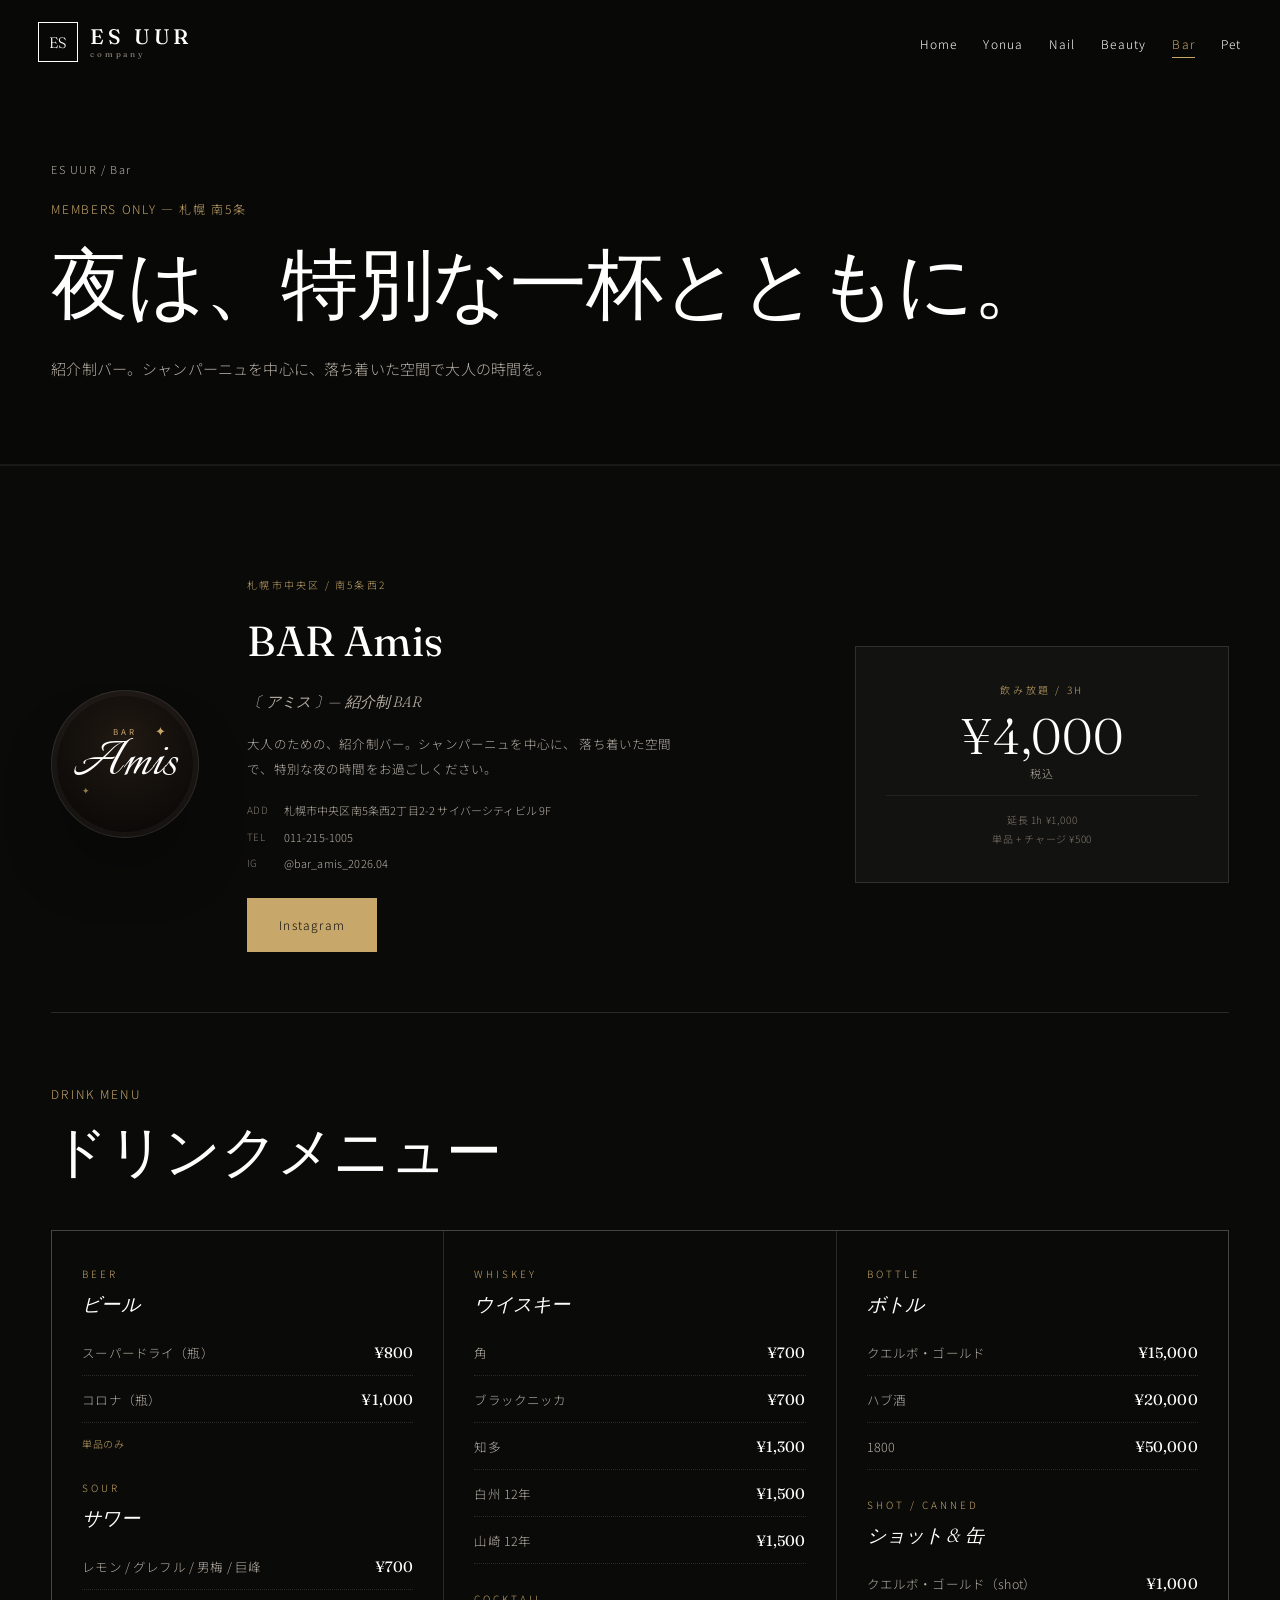
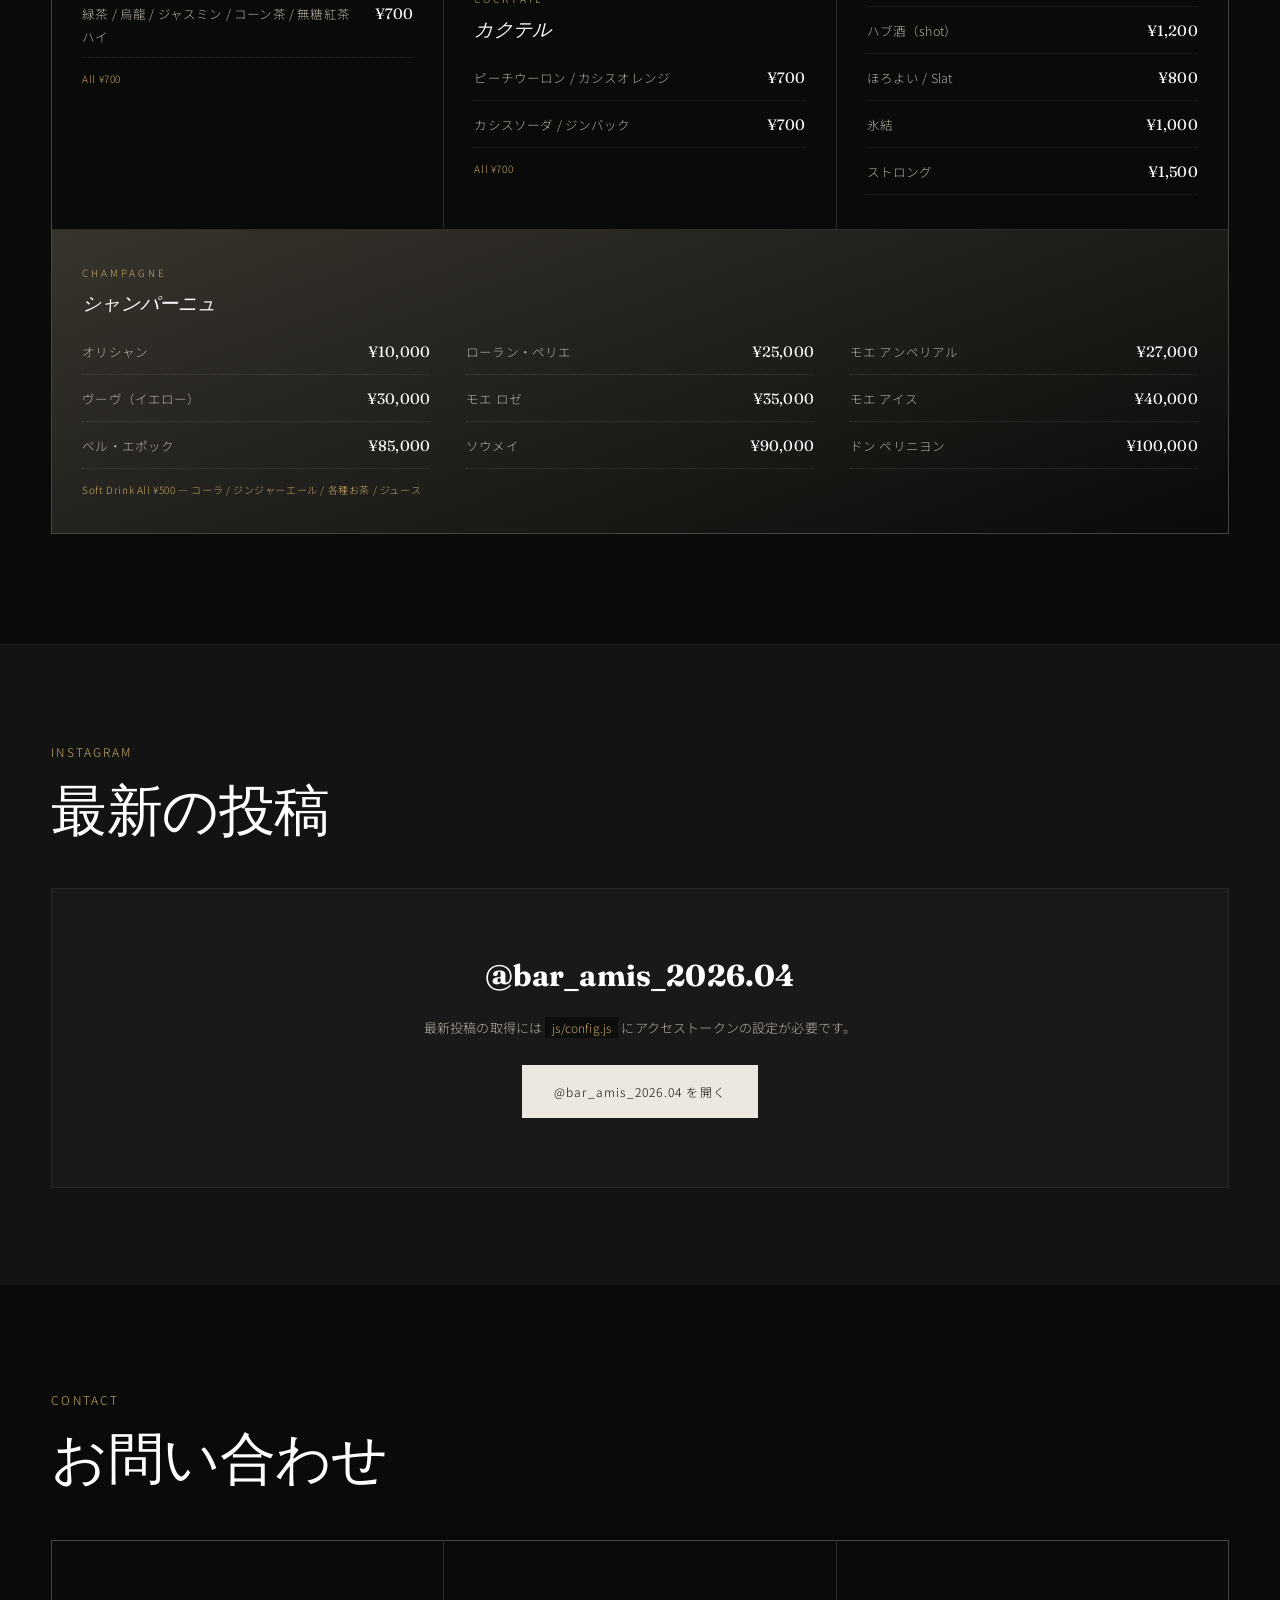
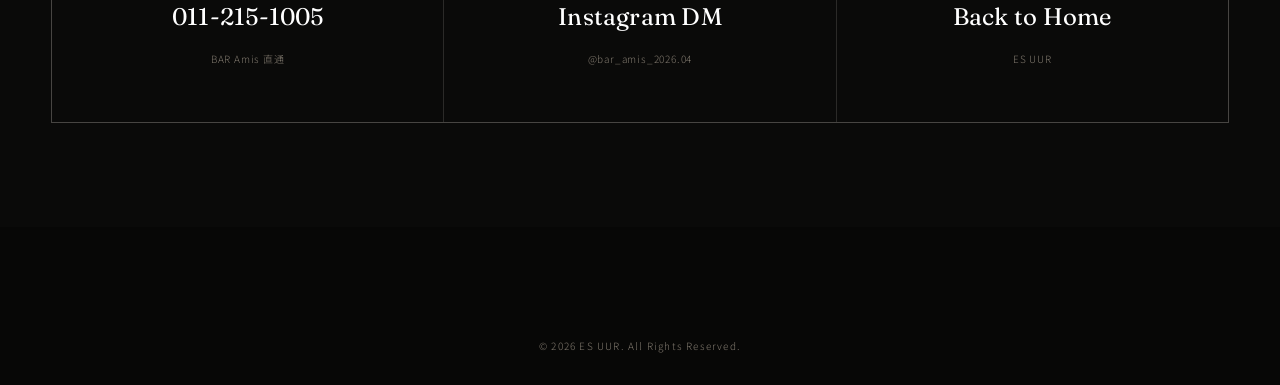
==== commit 12cd4950: "perf+seo: optimize render path and head Performance: - Drop costly body::before grain (fixed full-sc" ====
--- a/bar.html
+++ b/bar.html
@@ -3,11 +3,22 @@
 <head>
 <meta charset="UTF-8">
 <meta name="viewport" content="width=device-width, initial-scale=1.0">
+<meta name="color-scheme" content="dark">
+<meta name="theme-color" content="#0d0d0c">
 <meta name="description" content="BAR Amis — 札幌・南5条の紹介制バー。シャンパーニュと夜の時間。">
 <title>BAR Amis — ES UUR</title>
+<link rel="canonical" href="https://playmark0227-svg.github.io/shogosan/bar.html">
+<link rel="icon" type="image/svg+xml" href="favicon.svg">
+<meta property="og:type" content="website">
+<meta property="og:site_name" content="ES UUR">
+<meta property="og:title" content="BAR Amis — ES UUR">
+<meta property="og:description" content="BAR Amis — 札幌・南5条の紹介制バー。シャンパーニュと夜の時間。">
+<meta property="og:url" content="https://playmark0227-svg.github.io/shogosan/bar.html">
+<meta property="og:locale" content="ja_JP">
+<meta name="twitter:card" content="summary">
 <link rel="preconnect" href="https://fonts.googleapis.com">
 <link rel="preconnect" href="https://fonts.gstatic.com" crossorigin>
-<link href="https://fonts.googleapis.com/css2?family=Fraunces:opsz,wght@9..144,300..600&family=Italianno&family=Noto+Sans+JP:wght@300;400;500;700&display=swap" rel="stylesheet">
+<link href="https://fonts.googleapis.com/css2?family=Fraunces:opsz,wght@9..144,300..600&family=Noto+Sans+JP:wght@300;400;500&family=Italianno&display=swap" rel="stylesheet">
 <link rel="stylesheet" href="css/style.css">
 </head>
 <body data-page="bar">
@@ -203,7 +214,7 @@
   </div>
 </footer>
 
-<script src="js/config.js"></script>
-<script src="js/main.js"></script>
+<script src="js/config.js" defer></script>
+<script src="js/main.js" defer></script>
 </body>
 </html>
--- a/css/style.css
+++ b/css/style.css
@@ -1,7 +1,7 @@
 /* ============================================================
-   ES UUR — Creative Studio (dark / monochrome gallery)
-   Black & warm-gray base, bone off-white type, colourful
-   nuance-art tiles as the only colour. Editorial, numbered.
+   ES UUR — dark, quiet, photo-led
+   Warm near-black base, bone off-white type, one bronze accent.
+   Display: Fraunces. Body: Noto Sans JP. (Italianno = Amis mark)
    ============================================================ */
 :root{
   --bg:#0d0d0c;
@@ -17,9 +17,9 @@
   --accent-dim:#9c8350;
 
   --f-display:"Fraunces","Cormorant Garamond",serif;
-  --f-mono:"Space Mono","SFMono-Regular",ui-monospace,monospace;
-  --f-script:"Italianno",cursive;   /* only for BAR Amis mark */
   --f-sans:"Noto Sans JP","Inter",-apple-system,BlinkMacSystemFont,sans-serif;
+  --f-mono:var(--f-sans);          /* labels: clean sans, not monospace */
+  --f-script:"Italianno",cursive;  /* only for BAR Amis mark */
 
   --shadow:0 40px 80px -40px rgba(0,0,0,.9);
 }
@@ -42,23 +42,14 @@
 ul{list-style:none}
 ::selection{background:var(--accent);color:#0d0d0c}
 
-/* film grain */
-body::before{
-  content:"";position:fixed;inset:0;pointer-events:none;z-index:300;opacity:.5;mix-blend-mode:overlay;
-  background-image:radial-gradient(rgba(255,255,255,.05) 1px,transparent 1px),radial-gradient(rgba(255,255,255,.035) 1px,transparent 1px);
-  background-size:3px 3px,7px 7px;background-position:0 0,2px 2px;
-}
-
 .container{width:min(92%,1280px);margin-inline:auto}
-.deco{display:none}            /* drop cosmetic diamonds globally */
 
 /* ============================================================ Page hero (sub pages) */
-.page-hero{position:relative;padding:200px 0 100px;overflow:hidden;border-bottom:1px solid var(--line-soft);background:var(--bg)}
-.page-hero__bg{display:none}
+.page-hero{position:relative;padding:160px 0 80px;border-bottom:1px solid var(--line-soft);background:var(--bg)}
 .page-hero .container{position:relative;z-index:2}
 .page-hero__crumb{font-size:11px;letter-spacing:.14em;color:var(--ink-soft);margin-bottom:18px}
 .page-hero__kicker{font-size:12px;letter-spacing:.14em;color:var(--accent);margin-bottom:24px;text-transform:uppercase}
-.page-hero__title{font-family:var(--f-display);font-weight:360;line-height:1;letter-spacing:-.015em;font-size:clamp(3rem,8vw,6.4rem);color:#fff;margin-bottom:28px}
+.page-hero__title{font-family:var(--f-display);font-weight:360;line-height:1.06;letter-spacing:-.015em;font-size:clamp(2.6rem,6vw,5rem);color:#fff;margin-bottom:28px;word-break:keep-all;overflow-wrap:anywhere}
 .page-hero__title em{font-style:normal;color:var(--ink-soft)}
 .page-hero__lead{font-size:clamp(13px,1.3vw,15px);line-height:2.1;max-width:580px;color:var(--ink-soft)}
 .page-hero--dark{background:#080807}
@@ -67,9 +58,7 @@
 .brands-grid{display:grid;grid-template-columns:repeat(3,1fr);gap:1px;margin-top:50px;background:var(--line);border:1px solid var(--line)}
 .brand-tile{position:relative;display:block;background:var(--bg);transition:background .4s ease;min-height:260px}
 .brand-tile:hover{background:var(--surface);opacity:1}
-.brand-tile__art{display:none}
 .brand-tile__body{padding:38px 30px 30px;display:grid;gap:12px;min-height:260px;grid-template-rows:auto auto 1fr}
-.brand-tile__num,.brand-tile__arrow{display:none}
 .brand-tile__kicker{font-size:11px;letter-spacing:.14em;color:var(--accent);text-transform:uppercase}
 .brand-tile h3{font-family:var(--f-display);font-weight:400;font-size:38px;letter-spacing:.01em;color:#fff;line-height:1}
 .brand-tile p{font-size:13px;line-height:1.9;color:var(--ink-soft);align-self:end}
@@ -80,51 +69,47 @@
 .nav__list a.is-active{color:var(--accent)}
 .nav__list a.is-active::after{transform:scaleX(1);background:var(--accent)}
 
-/* helper: thin rule + mono micro label */
-.label{font-family:var(--f-mono);font-size:11px;letter-spacing:.28em;text-transform:uppercase;color:var(--muted)}
-
 /* ============================================================ Header */
-.header{position:fixed;inset:0 0 auto;z-index:100;padding:22px 0;transition:.4s ease;mix-blend-mode:difference}
-.header.is-scrolled{mix-blend-mode:normal;background:rgba(13,13,12,.72);backdrop-filter:blur(16px);-webkit-backdrop-filter:blur(16px);padding:14px 0;border-bottom:1px solid var(--line-soft)}
+.header{position:fixed;inset:0 0 auto;z-index:100;padding:22px 0;transition:padding .35s ease,background .35s ease,border-color .35s ease}
+.header.is-scrolled{background:rgba(13,13,12,.78);backdrop-filter:blur(16px);-webkit-backdrop-filter:blur(16px);padding:14px 0;border-bottom:1px solid var(--line-soft)}
 .header__inner{width:min(94%,1400px);margin-inline:auto;display:flex;align-items:center;justify-content:space-between;gap:24px}
 .header__logo{display:flex;align-items:center;gap:12px;color:#fff}
-.header__logo-mark{display:grid;place-items:center;width:40px;height:40px;border:1px solid currentColor;font-family:var(--f-mono);font-size:12px;letter-spacing:0;border-radius:0}
-.header__logo-text{font-family:var(--f-display);font-weight:500;font-size:21px;letter-spacing:.22em;line-height:1;display:flex;flex-direction:column;gap:3px}
-.header__logo-text small{font-family:var(--f-mono);font-size:8px;letter-spacing:.42em;color:var(--muted)}
+.header__logo-mark{display:grid;place-items:center;width:40px;height:40px;border:1px solid currentColor;font-family:var(--f-display);font-size:15px;letter-spacing:.04em;border-radius:0}
+.header__logo-text{font-family:var(--f-display);font-weight:500;font-size:21px;letter-spacing:.18em;line-height:1;display:flex;flex-direction:column;gap:3px}
+.header__logo-text small{font-size:8px;letter-spacing:.34em;color:var(--muted)}
 .nav__list{display:flex;gap:26px;align-items:center}
-.nav__list a{font-family:var(--f-mono);font-size:11px;letter-spacing:.18em;text-transform:uppercase;position:relative;color:#fff}
+.nav__list a{font-size:12px;letter-spacing:.1em;position:relative;color:#fff}
 .nav__list a::after{content:"";position:absolute;left:0;right:0;bottom:-6px;height:1px;background:currentColor;transform:scaleX(0);transform-origin:right;transition:transform .4s cubic-bezier(.7,0,.3,1)}
 .nav__list a:hover{opacity:1}
 .nav__list a:hover::after{transform:scaleX(1);transform-origin:left}
 .nav__toggle{display:none}
 
 /* ============================================================ Buttons */
-.btn{display:inline-flex;align-items:center;gap:12px;padding:16px 30px;font-family:var(--f-mono);font-size:11px;letter-spacing:.2em;text-transform:uppercase;border-radius:0;transition:.35s ease;position:relative}
+.btn{display:inline-flex;align-items:center;gap:12px;padding:16px 32px;font-size:12px;letter-spacing:.1em;border-radius:0;transition:.35s ease;position:relative}
 .btn--primary{background:var(--ink);color:#0d0d0c}
 .btn--primary:hover{background:var(--accent);opacity:1}
 .btn--ghost{border:1px solid var(--line);color:var(--ink)}
 .btn--ghost:hover{border-color:var(--ink);background:var(--ink);color:#0d0d0c;opacity:1}
 
 /* ============================================================ Hero */
-.hero{position:relative;min-height:88vh;display:grid;align-items:center;padding:180px 0 110px;overflow:hidden;border-bottom:1px solid var(--line-soft);background:var(--bg)}
-.hero__inner{position:relative;z-index:3;width:min(94%,1400px);margin-inline:auto;display:grid;gap:38px;max-width:920px}
-.hero__lead-col{display:grid;gap:34px}
+.hero{position:relative;display:grid;align-items:center;padding:170px 0 90px;overflow:hidden;border-bottom:1px solid var(--line-soft);background:var(--bg)}
+.hero__inner{position:relative;z-index:3;width:min(94%,1400px);margin-inline:auto;display:grid;gap:30px;max-width:980px}
+.hero__lead-col{display:grid;gap:26px}
 .hero__kicker{font-size:12px;letter-spacing:.16em;color:var(--ink-soft);text-transform:uppercase}
-.hero__title{font-family:var(--f-display);font-weight:340;line-height:1;letter-spacing:-.015em;font-size:clamp(3.6rem,10vw,9.4rem);color:#fff;font-optical-sizing:auto}
+.hero__title{font-family:var(--f-display);font-weight:340;line-height:1.04;letter-spacing:-.015em;font-size:clamp(3rem,7vw,5.8rem);color:#fff;font-optical-sizing:auto;word-break:keep-all;overflow-wrap:anywhere}
 .hero__lead{font-size:clamp(13px,1.3vw,15px);line-height:2.2;max-width:480px;color:var(--ink-soft)}
 .hero__cta{display:flex;flex-wrap:wrap;gap:14px;margin-top:6px}
-.hero__bg,.hero__art,.hero__index,.hero__scroll{display:none}
 
 /* ============================================================ Section head */
-.section-head{display:grid;gap:16px;margin-bottom:64px;max-width:820px;position:relative}
+.section-head{display:grid;gap:14px;margin-bottom:46px;max-width:820px;position:relative}
 .section-head__en{font-family:var(--f-sans);font-size:12px;letter-spacing:.18em;text-transform:uppercase;color:var(--accent)}
-.section-head__ja{font-family:var(--f-display);font-weight:360;font-size:clamp(2.2rem,5.2vw,4.6rem);line-height:1.12;letter-spacing:-.01em;color:#fff}
+.section-head__ja{font-family:var(--f-display);font-weight:360;font-size:clamp(2rem,4.4vw,3.8rem);line-height:1.16;letter-spacing:-.01em;color:#fff;word-break:keep-all;overflow-wrap:anywhere}
 .section-head__desc{font-size:13px;line-height:2.05;color:var(--ink-soft);max-width:620px}
 .section-head--center{margin-inline:auto;text-align:center;justify-items:center}
 .section-head--light .section-head__ja{color:#fff}
 
 /* ============================================================ Concept */
-.concept{padding:150px 0;position:relative;background:var(--bg-2)}
+.concept{padding:104px 0;position:relative;background:var(--bg-2)}
 .concept__grid{display:grid;grid-template-columns:1.1fr 1fr;gap:90px;align-items:center}
 .concept__text p{font-size:14.5px;line-height:2.3;margin-bottom:24px;color:var(--ink-soft)}
 .concept__text strong{color:#fff;font-weight:400}
@@ -140,18 +125,16 @@
 
 /* base positioning for big sections */
 .brand-section,.yonua,.instagram,.access,.bar{position:relative}
-.wm{display:none}
 
 /* ============================================================ YONUA */
-.yonua{padding:0;color:var(--ink);overflow:hidden;border-block:1px solid var(--line-soft);background:var(--bg-2)}
-.yonua .container{position:relative;z-index:2;padding:150px 0 130px}
+.yonua{padding:0;color:var(--ink);border-block:1px solid var(--line-soft);background:var(--bg-2)}
+.yonua .container{padding:108px 0 104px}
 .yonua__badge{display:inline-block;border:1px solid var(--line);color:var(--ink-soft);padding:9px 16px;font-size:11px;letter-spacing:.14em;margin-bottom:28px}
 .yonua__title{display:flex;align-items:baseline;flex-wrap:wrap;gap:18px;font-size:clamp(3.6rem,9vw,7.4rem);letter-spacing:-.01em}
 .yonua__title small{font-size:.16em;letter-spacing:.18em;color:var(--ink-soft)}
 .yonua__grid{display:grid;grid-template-columns:repeat(4,1fr);gap:1px;margin-top:74px;background:var(--line);border:1px solid var(--line)}
-.yonua__card{position:relative;padding:46px 28px 38px;background:var(--bg);transition:background .4s ease}
+.yonua__card{padding:46px 28px 38px;background:var(--bg);transition:background .4s ease}
 .yonua__card:hover{background:var(--surface)}
-.yonua__num,.yonua__card .yscript{display:none}
 .yonua__card h3{font-family:var(--f-display);font-weight:400;font-size:22px;letter-spacing:.01em;margin-bottom:14px;color:#fff}
 .yonua__card p{font-size:12.5px;line-height:1.95;color:var(--ink-soft)}
 .yonua__info{margin-top:70px;display:grid;grid-template-columns:repeat(3,1fr);gap:40px;padding-top:38px;border-top:1px solid var(--line)}
@@ -159,7 +142,7 @@
 .yonua__info-value{font-family:var(--f-display);font-size:19px;color:#fff}
 
 /* ============================================================ Brand sections */
-.brand-section{padding:150px 0}
+.brand-section{padding:104px 0}
 .brand-section--beauty{background:var(--bg)}
 .brand-section--fitness{background:var(--bg-2)}
 .brand-section--pet{background:var(--bg)}
@@ -202,9 +185,7 @@
 .plan-card__desc{font-family:var(--f-mono);font-size:11px;letter-spacing:.1em;color:var(--muted)}
 
 /* body callout (脂肪冷却×電磁パルス) */
-.body-callout{position:relative;margin-top:84px;overflow:hidden;padding:74px 56px;border:1px solid var(--line);color:var(--ink);background:var(--bg)}
-.body-callout__bg{display:none}
-.body-callout>*{position:relative;z-index:2}
+.body-callout{position:relative;margin-top:84px;padding:74px 56px;border:1px solid var(--line);color:var(--ink);background:var(--bg)}
 .body-callout__label{font-size:12px;letter-spacing:.14em;color:var(--accent);text-transform:uppercase;margin-bottom:14px}
 .body-callout__title{font-family:var(--f-display);font-weight:380;font-size:clamp(2rem,4.6vw,3.2rem);line-height:1.16;margin-bottom:14px;color:#fff}
 .body-callout__title b{color:#9ec3df;font-weight:400}.body-callout__title i{font-style:italic;color:#c3b2e2}
@@ -259,7 +240,6 @@
 .pet-grid{display:grid;grid-template-columns:1fr 1fr;gap:24px;margin-top:60px}
 .pet-card{position:relative;background:var(--surface);border:1px solid var(--line-soft);overflow:hidden;transition:transform .5s ease,border-color .4s ease}
 .pet-card:hover{transform:translateY(-10px);border-color:var(--line)}
-.pet-card__thumb,.pet-card__icon{display:none}
 .pet-card__body{padding:32px 36px 36px}
 .pet-card__area{font-family:var(--f-mono);font-size:10px;letter-spacing:.22em;text-transform:uppercase;color:var(--accent);margin-bottom:12px}
 .pet-card__name{font-family:var(--f-display);font-weight:400;font-size:34px;line-height:1.05;margin-bottom:12px;color:#fff}
@@ -274,9 +254,7 @@
 .pet-card__items span{font-family:var(--f-mono);font-size:10px;letter-spacing:.12em;color:var(--accent)}
 
 /* ============================================================ BAR Amis (night) */
-.bar{padding:150px 0;background:#0a0a09;color:var(--ink);overflow:hidden;border-block:1px solid var(--line-soft)}
-.bar__bg{display:none}
-.bar .container{position:relative;z-index:2}
+.bar{padding:110px 0;background:#0a0a09;color:var(--ink);border-block:1px solid var(--line-soft)}
 .bar__head{display:grid;grid-template-columns:auto 1.5fr 1fr;gap:48px;align-items:center;margin-bottom:70px;padding-bottom:60px;border-bottom:1px solid var(--line)}
 .bar__logo{width:148px;height:148px;border-radius:50%;display:grid;place-items:center;position:relative;background:radial-gradient(circle at 50% 36%,#211913,#050504);border:1px solid var(--line);box-shadow:inset 0 0 0 5px rgba(236,231,223,.04),var(--shadow)}
 .bar__logo::before{content:"✦";position:absolute;top:28px;right:32px;color:var(--accent);font-size:13px}
@@ -310,7 +288,7 @@
 .bar-cat--feature .bar-list{grid-template-columns:repeat(3,1fr);gap:10px 36px}
 
 /* ============================================================ Instagram */
-.instagram{padding:150px 0;background:var(--bg-2)}
+.instagram{padding:96px 0;background:var(--bg-2)}
 .ig-tabs{display:flex;flex-wrap:wrap;justify-content:center;gap:8px;margin-bottom:46px;padding-bottom:26px;border-bottom:1px solid var(--line-soft)}
 .ig-tab{padding:11px 22px;font-family:var(--f-mono);font-size:10px;letter-spacing:.14em;text-transform:uppercase;color:var(--muted);border:1px solid var(--line-soft);transition:.3s ease}
 .ig-tab:hover{border-color:var(--line);color:var(--ink)}
@@ -332,7 +310,7 @@
 .ig-note{margin-top:36px;font-family:var(--f-mono);font-size:10px;letter-spacing:.04em;color:var(--muted);text-align:center}
 
 /* ============================================================ Access */
-.access{padding:150px 0;background:var(--bg)}
+.access{padding:104px 0;background:var(--bg)}
 .access-list{display:grid;margin-top:50px;border-top:1px solid var(--line)}
 .access-item{display:grid;grid-template-columns:160px 1.2fr 2fr;gap:40px;padding:32px 6px;border-bottom:1px solid var(--line);align-items:baseline;transition:.35s ease}
 .access-item:hover{padding-left:18px;background:linear-gradient(90deg,rgba(236,231,223,.04),transparent)}
@@ -345,13 +323,10 @@
 .access-item--new .access-item__cat{color:var(--accent)}
 
 /* ============================================================ Contact */
-.contact{padding:150px 0;position:relative;color:#fff;overflow:hidden;background:#0a0a09;border-top:1px solid var(--line-soft)}
-.contact__bg{display:none}
-.contact .container{position:relative;z-index:2}
+.contact{padding:104px 0;color:#fff;background:#0a0a09;border-top:1px solid var(--line-soft)}
 .contact-grid{display:grid;grid-template-columns:repeat(3,1fr);gap:1px;background:var(--line);border:1px solid var(--line);margin-top:50px}
 .contact-card{display:grid;gap:12px;padding:54px 30px;background:#0a0a09;text-align:center;transition:.4s ease}
 .contact-card:hover{background:var(--surface)}
-.contact-card__icon{display:none}
 .contact-card strong{font-family:var(--f-display);font-size:24px;font-weight:400;letter-spacing:.01em;color:#fff}
 .contact-card small{font-family:var(--f-mono);font-size:10px;letter-spacing:.08em;color:var(--muted)}
 
@@ -366,8 +341,6 @@
 .footer__copy{margin-top:30px;font-family:var(--f-mono);font-size:10px;letter-spacing:.12em;color:var(--muted);text-align:center}
 
 /* ============================================================ Reveal */
-.reveal{opacity:0;transform:translateY(42px);transition:opacity 1s ease,transform 1.1s cubic-bezier(.2,.8,.2,1)}
-.reveal.is-in{opacity:1;transform:translateY(0)}
 
 /* ============================================================ Responsive */
 @media (max-width:980px){
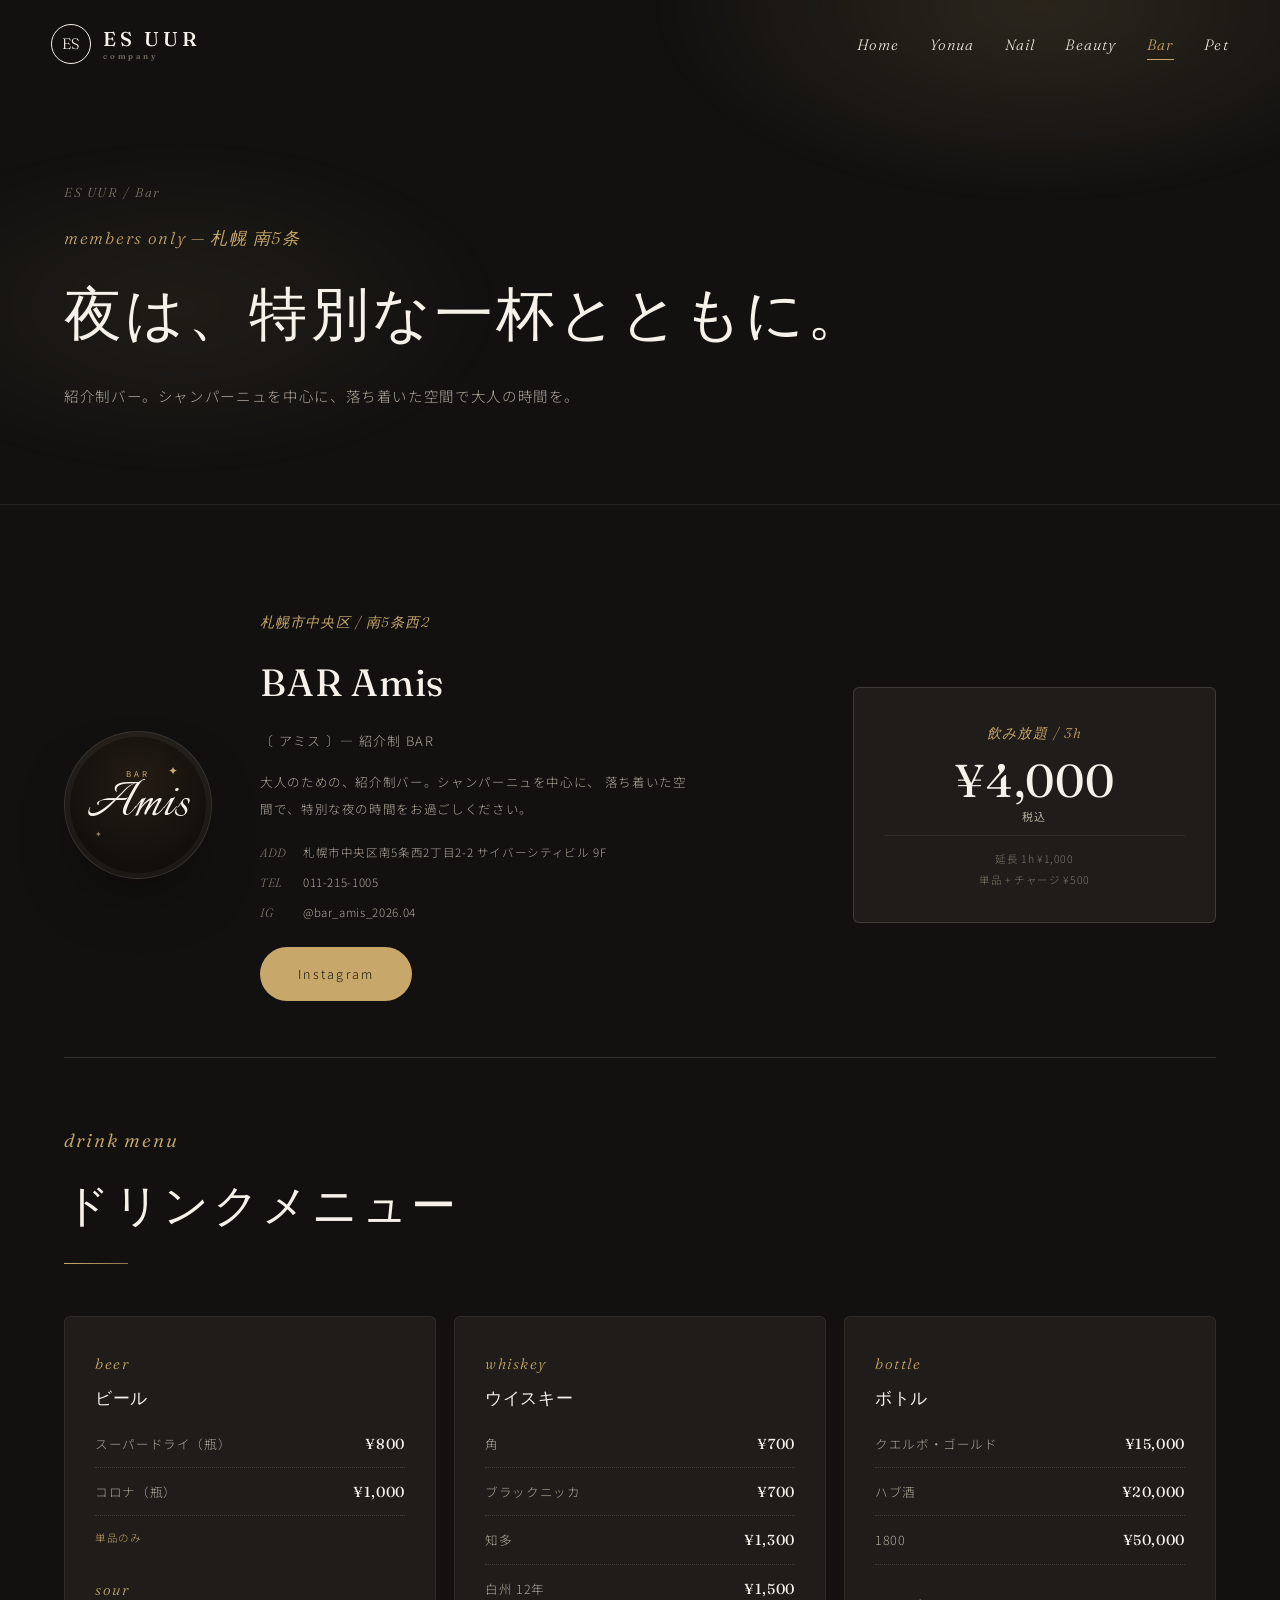
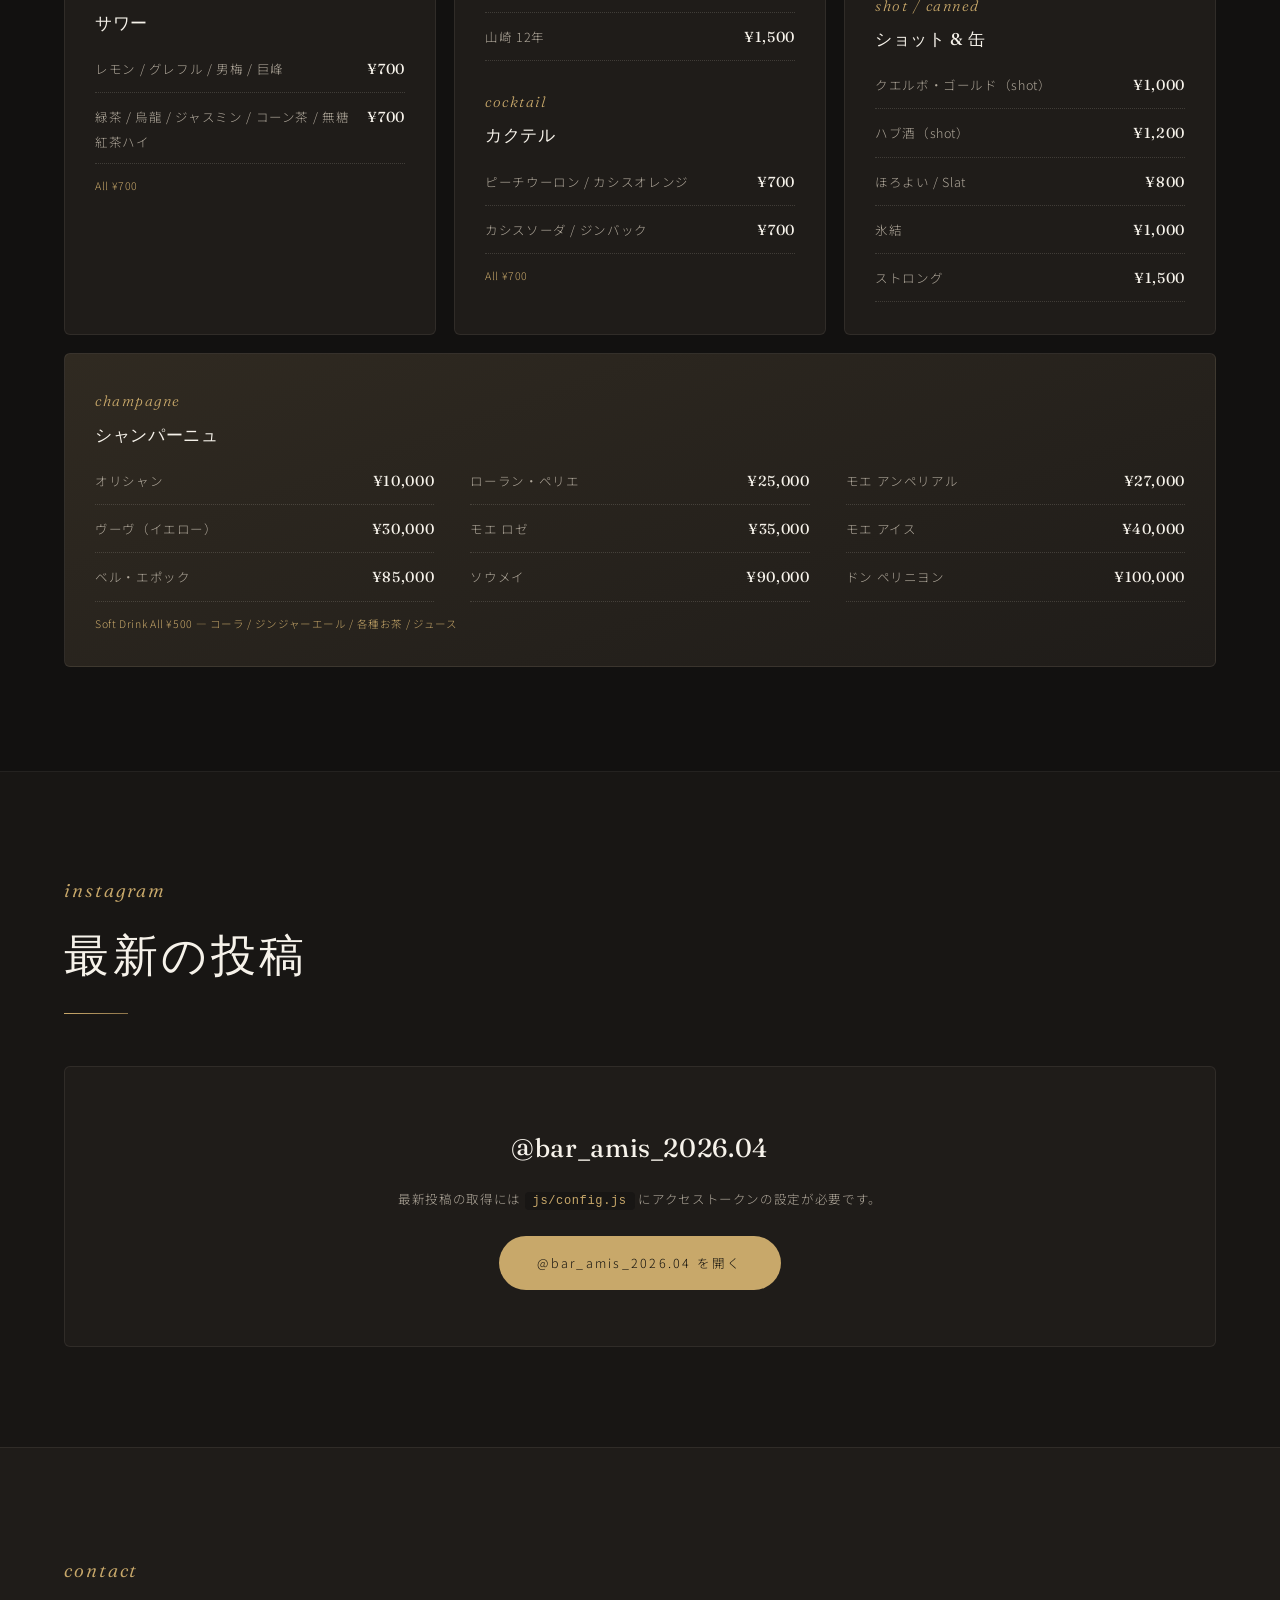
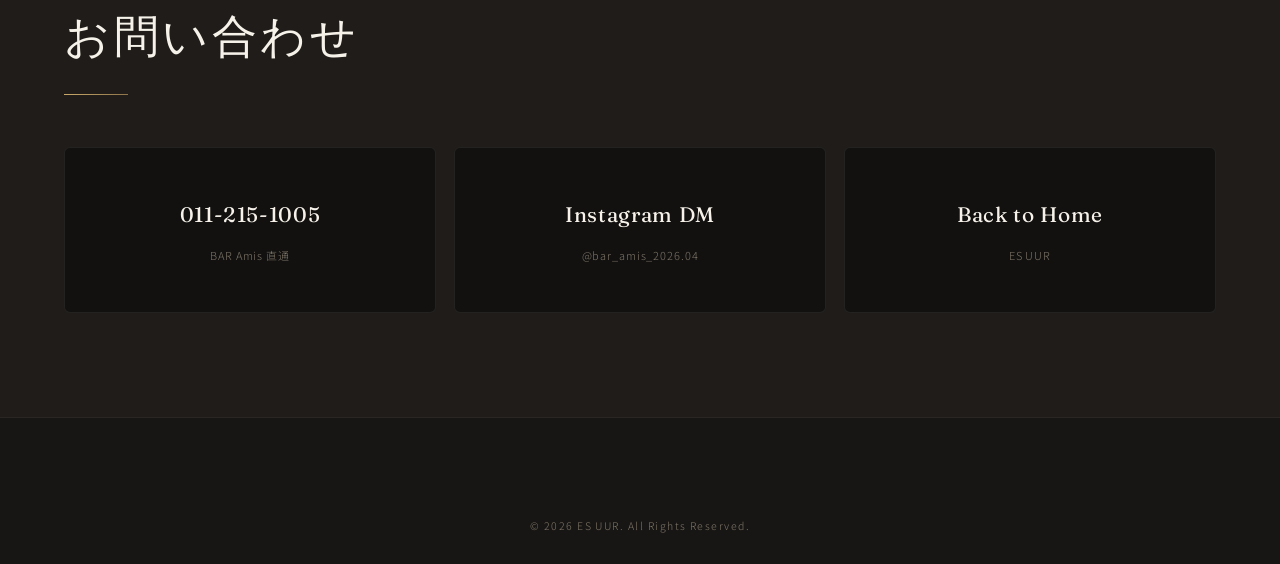
==== commit eeb1fbcc: "redesign: light salon aesthetic matching client's reference (iloli-hair.com) Reference traits applie" ====
--- a/bar.html
+++ b/bar.html
@@ -4,7 +4,7 @@
 <meta charset="UTF-8">
 <meta name="viewport" content="width=device-width, initial-scale=1.0">
 <meta name="color-scheme" content="dark">
-<meta name="theme-color" content="#0d0d0c">
+<meta name="theme-color" content="#121110">
 <meta name="description" content="BAR Amis — 札幌・南5条の紹介制バー。シャンパーニュと夜の時間。">
 <title>BAR Amis — ES UUR</title>
 <link rel="canonical" href="https://playmark0227-svg.github.io/shogosan/bar.html">
@@ -18,7 +18,7 @@
 <meta name="twitter:card" content="summary">
 <link rel="preconnect" href="https://fonts.googleapis.com">
 <link rel="preconnect" href="https://fonts.gstatic.com" crossorigin>
-<link href="https://fonts.googleapis.com/css2?family=Fraunces:opsz,wght@9..144,300..600&family=Noto+Sans+JP:wght@300;400;500&family=Italianno&display=swap" rel="stylesheet">
+<link href="https://fonts.googleapis.com/css2?family=Fraunces:ital,opsz,wght@0,9..144,300..600;1,9..144,300..560&family=Noto+Sans+JP:wght@300;400;500&family=Italianno&display=swap" rel="stylesheet">
 <link rel="stylesheet" href="css/style.css">
 </head>
 <body data-page="bar">
--- a/css/style.css
+++ b/css/style.css
@@ -1,27 +1,50 @@
 /* ============================================================
-   ES UUR — dark, quiet, photo-led
-   Warm near-black base, bone off-white type, one bronze accent.
-   Display: Fraunces. Body: Noto Sans JP. (Italianno = Amis mark)
+   ES UUR — light, soft, salon-led (reference: iloli-hair.com)
+   Warm white × beige × gray. Quiet multicolour gradient accents.
+   Display: Fraunces (italic accents). Body: Noto Sans JP.
+   BAR Amis page keeps a warm-dark scheme via body[data-page=bar].
    ============================================================ */
 :root{
-  --bg:#0d0d0c;
-  --bg-2:#131312;
-  --surface:#1a1918;
-  --surface-2:#211f1d;
-  --ink:#ece7df;
-  --ink-soft:#b6afa4;
-  --muted:#80796e;
-  --line:rgba(236,231,223,.14);
-  --line-soft:rgba(236,231,223,.07);
-  --accent:#c8a86a;          /* restrained bronze, used sparingly */
-  --accent-dim:#9c8350;
+  --bg:#f7f4ef;
+  --bg-2:#efeae2;
+  --surface:#fdfcfa;
+  --surface-2:#f2ede5;
+  --ink:#4c463e;
+  --ink-strong:#332f29;
+  --ink-soft:#7d766b;
+  --muted:#a59d90;
+  --line:rgba(76,70,62,.16);
+  --line-soft:rgba(76,70,62,.08);
+  --accent:#a98e5f;
+  --grad:linear-gradient(90deg,#d9c3a3,#e0b9b2,#b9c6cf,#cfc3df,#d9c3a3);
+
+  --btn-bg:#4c463e;
+  --btn-fg:#f7f4ef;
 
   --f-display:"Fraunces","Cormorant Garamond",serif;
   --f-sans:"Noto Sans JP","Inter",-apple-system,BlinkMacSystemFont,sans-serif;
-  --f-mono:var(--f-sans);          /* labels: clean sans, not monospace */
-  --f-script:"Italianno",cursive;  /* only for BAR Amis mark */
-
-  --shadow:0 40px 80px -40px rgba(0,0,0,.9);
+  --f-script:"Italianno",cursive;  /* BAR Amis mark only */
+
+  --shadow:0 26px 60px -30px rgba(76,70,62,.28);
+}
+
+/* night scheme — BAR Amis page only */
+body[data-page="bar"]{
+  --bg:#121110;
+  --bg-2:#181614;
+  --surface:#1f1c19;
+  --surface-2:#262220;
+  --ink:#e9e4db;
+  --ink-strong:#f6f2ea;
+  --ink-soft:#b0a89b;
+  --muted:#7e7669;
+  --line:rgba(233,228,219,.16);
+  --line-soft:rgba(233,228,219,.08);
+  --accent:#c8a86a;
+  --grad:linear-gradient(90deg,#c8a86a,#8d744a,#c8a86a);
+  --btn-bg:#c8a86a;
+  --btn-fg:#16140f;
+  --shadow:0 30px 70px -34px rgba(0,0,0,.8);
 }
 
 *{margin:0;padding:0;box-sizing:border-box}
@@ -30,323 +53,358 @@
   font-family:var(--f-sans);
   background:var(--bg);
   color:var(--ink);
-  line-height:1.8;
+  line-height:1.95;
   font-weight:300;
-  letter-spacing:.01em;
-  overflow-x:hidden;
+  letter-spacing:.04em;
 }
 img{max-width:100%;display:block}
-a{color:inherit;text-decoration:none;transition:color .25s ease,opacity .25s ease}
-a:hover{opacity:.7}
+a{color:inherit;text-decoration:none;transition:color .3s ease,opacity .3s ease}
+a:hover{opacity:.65}
 button{font-family:inherit;cursor:pointer;border:none;background:none;color:inherit}
 ul{list-style:none}
-::selection{background:var(--accent);color:#0d0d0c}
-
-.container{width:min(92%,1280px);margin-inline:auto}
-
-/* ============================================================ Page hero (sub pages) */
-.page-hero{position:relative;padding:160px 0 80px;border-bottom:1px solid var(--line-soft);background:var(--bg)}
-.page-hero .container{position:relative;z-index:2}
-.page-hero__crumb{font-size:11px;letter-spacing:.14em;color:var(--ink-soft);margin-bottom:18px}
-.page-hero__kicker{font-size:12px;letter-spacing:.14em;color:var(--accent);margin-bottom:24px;text-transform:uppercase}
-.page-hero__title{font-family:var(--f-display);font-weight:360;line-height:1.06;letter-spacing:-.015em;font-size:clamp(2.6rem,6vw,5rem);color:#fff;margin-bottom:28px;word-break:keep-all;overflow-wrap:anywhere}
-.page-hero__title em{font-style:normal;color:var(--ink-soft)}
-.page-hero__lead{font-size:clamp(13px,1.3vw,15px);line-height:2.1;max-width:580px;color:var(--ink-soft)}
-.page-hero--dark{background:#080807}
-
-/* ============================================================ Brands grid (home tab launcher) */
-.brands-grid{display:grid;grid-template-columns:repeat(3,1fr);gap:1px;margin-top:50px;background:var(--line);border:1px solid var(--line)}
-.brand-tile{position:relative;display:block;background:var(--bg);transition:background .4s ease;min-height:260px}
-.brand-tile:hover{background:var(--surface);opacity:1}
-.brand-tile__body{padding:38px 30px 30px;display:grid;gap:12px;min-height:260px;grid-template-rows:auto auto 1fr}
-.brand-tile__kicker{font-size:11px;letter-spacing:.14em;color:var(--accent);text-transform:uppercase}
-.brand-tile h3{font-family:var(--f-display);font-weight:400;font-size:38px;letter-spacing:.01em;color:#fff;line-height:1}
-.brand-tile p{font-size:13px;line-height:1.9;color:var(--ink-soft);align-self:end}
-.brand-tile--new{grid-column:span 2}
-.brand-tile--new h3{font-size:50px}
-
-/* nav active state */
+::selection{background:#e0d6c4;color:#332f29}
+
+.container{width:min(90%,1180px);margin-inline:auto}
+
+/* slow-flowing gradient hairline (signature accent) */
+@keyframes gradFlow{0%{background-position:0% 50%}100%{background-position:200% 50%}}
+.gline,.section-head::after{
+  background:var(--grad);
+  background-size:200% 100%;
+  animation:gradFlow 9s linear infinite;
+}
+@media (prefers-reduced-motion:reduce){
+  *,*::before,*::after{animation:none!important;transition:none!important}
+}
+
+/* photo treatment, ready for real images:
+   <figure class="photo"><img …></figure>
+   grayscale at rest → colour on hover/focus, gentle zoom */
+.photo{overflow:hidden}
+.photo img{
+  width:100%;height:100%;object-fit:cover;
+  filter:grayscale(.9);
+  transform:scale(1.02);
+  transition:filter 1.1s ease,transform 1.4s cubic-bezier(.2,.7,.2,1);
+}
+.photo:hover img,.photo:focus-within img{filter:none;transform:scale(1)}
+
+/* ============================================================ Header */
+.header{position:fixed;inset:0 0 auto;z-index:100;padding:24px 0;transition:padding .35s ease,background .35s ease,border-color .35s ease}
+.header.is-scrolled{background:color-mix(in srgb,var(--bg) 88%,transparent);backdrop-filter:blur(14px);-webkit-backdrop-filter:blur(14px);padding:14px 0;border-bottom:1px solid var(--line-soft)}
+.header__inner{width:min(92%,1320px);margin-inline:auto;display:flex;align-items:center;justify-content:space-between;gap:24px}
+.header__logo{display:flex;align-items:center;gap:12px;color:var(--ink-strong)}
+.header__logo-mark{display:grid;place-items:center;width:40px;height:40px;border:1px solid currentColor;font-family:var(--f-display);font-size:15px;letter-spacing:.04em;border-radius:50%}
+.header__logo-text{font-family:var(--f-display);font-weight:500;font-size:20px;letter-spacing:.2em;line-height:1;display:flex;flex-direction:column;gap:3px}
+.header__logo-text small{font-size:8px;letter-spacing:.34em;color:var(--muted)}
+.nav__list{display:flex;gap:30px;align-items:center}
+.nav__list a{font-family:var(--f-display);font-style:italic;font-size:15px;letter-spacing:.08em;position:relative;color:var(--ink)}
+.nav__list a::after{content:"";position:absolute;left:0;right:0;bottom:-6px;height:1px;background:var(--ink);transform:scaleX(0);transform-origin:right;transition:transform .4s cubic-bezier(.7,0,.3,1)}
+.nav__list a:hover{opacity:1}
+.nav__list a:hover::after{transform:scaleX(1);transform-origin:left}
 .nav__list a.is-active{color:var(--accent)}
 .nav__list a.is-active::after{transform:scaleX(1);background:var(--accent)}
-
-/* ============================================================ Header */
-.header{position:fixed;inset:0 0 auto;z-index:100;padding:22px 0;transition:padding .35s ease,background .35s ease,border-color .35s ease}
-.header.is-scrolled{background:rgba(13,13,12,.78);backdrop-filter:blur(16px);-webkit-backdrop-filter:blur(16px);padding:14px 0;border-bottom:1px solid var(--line-soft)}
-.header__inner{width:min(94%,1400px);margin-inline:auto;display:flex;align-items:center;justify-content:space-between;gap:24px}
-.header__logo{display:flex;align-items:center;gap:12px;color:#fff}
-.header__logo-mark{display:grid;place-items:center;width:40px;height:40px;border:1px solid currentColor;font-family:var(--f-display);font-size:15px;letter-spacing:.04em;border-radius:0}
-.header__logo-text{font-family:var(--f-display);font-weight:500;font-size:21px;letter-spacing:.18em;line-height:1;display:flex;flex-direction:column;gap:3px}
-.header__logo-text small{font-size:8px;letter-spacing:.34em;color:var(--muted)}
-.nav__list{display:flex;gap:26px;align-items:center}
-.nav__list a{font-size:12px;letter-spacing:.1em;position:relative;color:#fff}
-.nav__list a::after{content:"";position:absolute;left:0;right:0;bottom:-6px;height:1px;background:currentColor;transform:scaleX(0);transform-origin:right;transition:transform .4s cubic-bezier(.7,0,.3,1)}
-.nav__list a:hover{opacity:1}
-.nav__list a:hover::after{transform:scaleX(1);transform-origin:left}
 .nav__toggle{display:none}
 
 /* ============================================================ Buttons */
-.btn{display:inline-flex;align-items:center;gap:12px;padding:16px 32px;font-size:12px;letter-spacing:.1em;border-radius:0;transition:.35s ease;position:relative}
-.btn--primary{background:var(--ink);color:#0d0d0c}
-.btn--primary:hover{background:var(--accent);opacity:1}
+.btn{display:inline-flex;align-items:center;gap:12px;padding:15px 38px;font-size:12.5px;letter-spacing:.18em;border-radius:999px;transition:.35s ease}
+.btn--primary{background:var(--btn-bg);color:var(--btn-fg)}
+.btn--primary:hover{opacity:.85}
 .btn--ghost{border:1px solid var(--line);color:var(--ink)}
-.btn--ghost:hover{border-color:var(--ink);background:var(--ink);color:#0d0d0c;opacity:1}
-
-/* ============================================================ Hero */
-.hero{position:relative;display:grid;align-items:center;padding:170px 0 90px;overflow:hidden;border-bottom:1px solid var(--line-soft);background:var(--bg)}
-.hero__inner{position:relative;z-index:3;width:min(94%,1400px);margin-inline:auto;display:grid;gap:30px;max-width:980px}
-.hero__lead-col{display:grid;gap:26px}
-.hero__kicker{font-size:12px;letter-spacing:.16em;color:var(--ink-soft);text-transform:uppercase}
-.hero__title{font-family:var(--f-display);font-weight:340;line-height:1.04;letter-spacing:-.015em;font-size:clamp(3rem,7vw,5.8rem);color:#fff;font-optical-sizing:auto;word-break:keep-all;overflow-wrap:anywhere}
-.hero__lead{font-size:clamp(13px,1.3vw,15px);line-height:2.2;max-width:480px;color:var(--ink-soft)}
-.hero__cta{display:flex;flex-wrap:wrap;gap:14px;margin-top:6px}
+.btn--ghost:hover{border-color:var(--ink);background:var(--ink);color:var(--bg);opacity:1}
+
+/* ============================================================ Hero (home) */
+.hero{position:relative;display:grid;align-items:center;justify-items:center;text-align:center;padding:200px 0 130px;overflow:hidden;background:var(--bg)}
+.hero::before{ /* soft drifting colour wash, iloli-like quiet first view */
+  content:"";position:absolute;inset:-20%;
+  background:
+    radial-gradient(42% 36% at 28% 30%,rgba(224,185,178,.35),transparent 70%),
+    radial-gradient(40% 34% at 72% 26%,rgba(217,195,163,.38),transparent 70%),
+    radial-gradient(46% 40% at 56% 78%,rgba(185,198,207,.30),transparent 70%),
+    radial-gradient(38% 34% at 22% 80%,rgba(207,195,223,.26),transparent 70%);
+  filter:blur(8px);
+  animation:heroDrift 22s ease-in-out infinite alternate;
+}
+@keyframes heroDrift{
+  0%{transform:translate3d(-2%,-1%,0) scale(1)}
+  100%{transform:translate3d(2%,2%,0) scale(1.06)}
+}
+.hero__inner{position:relative;z-index:2;display:grid;gap:30px;justify-items:center;width:min(92%,880px)}
+.hero__lead-col{display:grid;gap:26px;justify-items:center}
+.hero__kicker{font-family:var(--f-display);font-style:italic;font-size:17px;letter-spacing:.12em;color:var(--accent)}
+.hero__title{font-family:var(--f-display);font-weight:340;line-height:1.34;letter-spacing:.06em;font-size:clamp(2.4rem,5.4vw,4.2rem);color:var(--ink-strong);word-break:keep-all;overflow-wrap:anywhere}
+.hero__lead{font-size:clamp(13px,1.3vw,14.5px);line-height:2.4;color:var(--ink-soft)}
+.hero__cta{display:flex;flex-wrap:wrap;gap:14px;margin-top:8px;justify-content:center}
+.hero__scroll{position:absolute;bottom:26px;left:50%;transform:translateX(-50%);display:grid;justify-items:center;gap:10px;z-index:2;font-family:var(--f-display);font-style:italic;font-size:12px;letter-spacing:.18em;color:var(--muted)}
+.hero__scroll::after{content:"";width:1px;height:52px;background:linear-gradient(var(--accent),transparent);animation:scrollPulse 2.4s ease-in-out infinite}
+@keyframes scrollPulse{0%,100%{transform:scaleY(.35);transform-origin:top;opacity:.5}50%{transform:scaleY(1);transform-origin:top;opacity:1}}
 
 /* ============================================================ Section head */
-.section-head{display:grid;gap:14px;margin-bottom:46px;max-width:820px;position:relative}
-.section-head__en{font-family:var(--f-sans);font-size:12px;letter-spacing:.18em;text-transform:uppercase;color:var(--accent)}
-.section-head__ja{font-family:var(--f-display);font-weight:360;font-size:clamp(2rem,4.4vw,3.8rem);line-height:1.16;letter-spacing:-.01em;color:#fff;word-break:keep-all;overflow-wrap:anywhere}
-.section-head__desc{font-size:13px;line-height:2.05;color:var(--ink-soft);max-width:620px}
+.section-head{display:grid;gap:12px;margin-bottom:52px;max-width:780px;position:relative;padding-bottom:26px}
+.section-head::after{content:"";position:absolute;left:0;bottom:0;width:64px;height:1px}
 .section-head--center{margin-inline:auto;text-align:center;justify-items:center}
-.section-head--light .section-head__ja{color:#fff}
+.section-head--center::after{left:50%;transform:translateX(-50%)}
+.section-head__en{font-family:var(--f-display);font-style:italic;font-weight:340;font-size:19px;letter-spacing:.1em;color:var(--accent);text-transform:lowercase}
+.section-head__ja{font-family:var(--f-display);font-weight:380;font-size:clamp(1.7rem,3.6vw,2.8rem);line-height:1.5;letter-spacing:.08em;color:var(--ink-strong);word-break:keep-all;overflow-wrap:anywhere}
+.section-head__desc{font-size:13px;line-height:2.3;color:var(--ink-soft);max-width:620px}
 
 /* ============================================================ Concept */
-.concept{padding:104px 0;position:relative;background:var(--bg-2)}
-.concept__grid{display:grid;grid-template-columns:1.1fr 1fr;gap:90px;align-items:center}
-.concept__text p{font-size:14.5px;line-height:2.3;margin-bottom:24px;color:var(--ink-soft)}
-.concept__text strong{color:#fff;font-weight:400}
-.concept__text em{font-family:var(--f-display);font-style:italic;font-size:1.25em;color:var(--accent)}
+.concept{padding:110px 0;background:var(--surface)}
+.concept__grid{display:grid;grid-template-columns:1.05fr 1fr;gap:80px;align-items:center}
+.concept__text p{font-size:14px;line-height:2.5;margin-bottom:26px;color:var(--ink-soft)}
+.concept__text strong{color:var(--ink-strong);font-weight:400}
+.concept__text em{font-family:var(--f-display);font-style:italic;font-size:1.18em;color:var(--accent)}
 .concept__pillars{display:grid}
-.concept__pillars li{display:grid;grid-template-columns:46px 1fr auto;gap:22px;align-items:baseline;padding:26px 6px;border-top:1px solid var(--line);transition:.35s ease;cursor:default}
-.concept__pillars li:last-child{border-bottom:1px solid var(--line)}
-.concept__pillars li:hover{padding-left:16px;background:linear-gradient(90deg,rgba(236,231,223,.04),transparent)}
-.concept__pillars span{font-family:var(--f-mono);font-size:12px;color:var(--muted)}
-.concept__pillars strong{font-family:var(--f-display);font-size:27px;font-weight:400;letter-spacing:.01em;color:#fff}
-.concept__pillars small{grid-column:2;font-size:11px;letter-spacing:.04em;color:var(--muted);margin-top:2px}
-.concept__pillars em{font-family:var(--f-mono);font-style:normal;font-size:10px;letter-spacing:.2em;color:var(--accent);align-self:center}
-
-/* base positioning for big sections */
-.brand-section,.yonua,.instagram,.access,.bar{position:relative}
+.concept__pillars li{display:grid;grid-template-columns:46px 1fr auto;gap:20px;align-items:baseline;padding:24px 6px;border-top:1px solid var(--line-soft);transition:.35s ease}
+.concept__pillars li:last-child{border-bottom:1px solid var(--line-soft)}
+.concept__pillars li:hover{padding-left:16px;background:linear-gradient(90deg,rgba(169,142,95,.07),transparent)}
+.concept__pillars span{font-family:var(--f-display);font-style:italic;font-size:14px;color:var(--muted)}
+.concept__pillars strong{font-family:var(--f-display);font-size:24px;font-weight:430;letter-spacing:.04em;color:var(--ink-strong)}
+.concept__pillars small{grid-column:2;font-size:11.5px;letter-spacing:.06em;color:var(--muted);margin-top:2px}
+.concept__pillars em{font-family:var(--f-display);font-style:italic;font-size:13px;color:var(--accent);align-self:center}
+
+/* ============================================================ Page hero (sub pages) */
+.page-hero{position:relative;padding:180px 0 90px;background:var(--bg);overflow:hidden}
+.page-hero::before{
+  content:"";position:absolute;inset:-30% -10% auto;height:130%;
+  background:
+    radial-gradient(36% 42% at 76% 24%,rgba(217,195,163,.30),transparent 70%),
+    radial-gradient(30% 36% at 20% 70%,rgba(185,198,207,.22),transparent 70%);
+  filter:blur(10px);
+}
+body[data-page="bar"] .page-hero::before{
+  background:
+    radial-gradient(36% 42% at 76% 24%,rgba(200,168,106,.14),transparent 70%),
+    radial-gradient(30% 36% at 20% 70%,rgba(200,168,106,.08),transparent 70%);
+}
+.page-hero .container{position:relative;z-index:2}
+.page-hero__crumb{font-family:var(--f-display);font-style:italic;font-size:13px;letter-spacing:.12em;color:var(--muted);margin-bottom:16px}
+.page-hero__kicker{font-family:var(--f-display);font-style:italic;font-size:17px;letter-spacing:.1em;color:var(--accent);margin-bottom:20px;text-transform:lowercase}
+.page-hero__title{font-family:var(--f-display);font-weight:360;line-height:1.4;letter-spacing:.06em;font-size:clamp(2.1rem,4.6vw,3.6rem);color:var(--ink-strong);margin-bottom:24px;word-break:keep-all;overflow-wrap:anywhere}
+.page-hero__title em{font-style:italic;color:var(--accent)}
+.page-hero__lead{font-size:clamp(13px,1.3vw,14.5px);line-height:2.4;max-width:600px;color:var(--ink-soft)}
+
+/* ============================================================ Brands grid (home) */
+.brand-section{padding:110px 0;position:relative;background:var(--bg)}
+.brands-grid{display:grid;grid-template-columns:repeat(3,1fr);gap:22px;margin-top:46px}
+.brand-tile{position:relative;display:block;background:var(--surface);border:1px solid var(--line-soft);border-radius:6px;min-height:240px;transition:transform .5s cubic-bezier(.2,.8,.2,1),box-shadow .5s ease}
+.brand-tile:hover{transform:translateY(-8px);box-shadow:var(--shadow);opacity:1}
+.brand-tile::before{content:"";position:absolute;top:0;left:24px;right:24px;height:1px;background:var(--grad);background-size:200% 100%;animation:gradFlow 9s linear infinite;opacity:0;transition:opacity .4s ease}
+.brand-tile:hover::before{opacity:1}
+.brand-tile__body{padding:38px 32px 32px;display:grid;gap:12px;min-height:240px;grid-template-rows:auto auto 1fr}
+.brand-tile__kicker{font-family:var(--f-display);font-style:italic;font-size:15px;letter-spacing:.08em;color:var(--accent);text-transform:lowercase}
+.brand-tile h3{font-family:var(--f-display);font-weight:420;font-size:32px;letter-spacing:.03em;color:var(--ink-strong);line-height:1.1}
+.brand-tile p{font-size:12.5px;line-height:2.1;color:var(--ink-soft);align-self:end}
+.brand-tile--new{grid-column:span 2}
+.brand-tile--new h3{font-size:42px}
 
 /* ============================================================ YONUA */
-.yonua{padding:0;color:var(--ink);border-block:1px solid var(--line-soft);background:var(--bg-2)}
-.yonua .container{padding:108px 0 104px}
-.yonua__badge{display:inline-block;border:1px solid var(--line);color:var(--ink-soft);padding:9px 16px;font-size:11px;letter-spacing:.14em;margin-bottom:28px}
-.yonua__title{display:flex;align-items:baseline;flex-wrap:wrap;gap:18px;font-size:clamp(3.6rem,9vw,7.4rem);letter-spacing:-.01em}
-.yonua__title small{font-size:.16em;letter-spacing:.18em;color:var(--ink-soft)}
-.yonua__grid{display:grid;grid-template-columns:repeat(4,1fr);gap:1px;margin-top:74px;background:var(--line);border:1px solid var(--line)}
-.yonua__card{padding:46px 28px 38px;background:var(--bg);transition:background .4s ease}
-.yonua__card:hover{background:var(--surface)}
-.yonua__card h3{font-family:var(--f-display);font-weight:400;font-size:22px;letter-spacing:.01em;margin-bottom:14px;color:#fff}
-.yonua__card p{font-size:12.5px;line-height:1.95;color:var(--ink-soft)}
-.yonua__info{margin-top:70px;display:grid;grid-template-columns:repeat(3,1fr);gap:40px;padding-top:38px;border-top:1px solid var(--line)}
-.yonua__info-label{font-size:11px;letter-spacing:.14em;color:var(--ink-soft);margin-bottom:10px}
-.yonua__info-value{font-family:var(--f-display);font-size:19px;color:#fff}
-
-/* ============================================================ Brand sections */
-.brand-section{padding:104px 0}
-.brand-section--beauty{background:var(--bg)}
-.brand-section--fitness{background:var(--bg-2)}
-.brand-section--pet{background:var(--bg)}
-
-/* ============================================================ Salon cards */
-.salon-grid{display:grid;grid-template-columns:repeat(3,1fr);gap:24px;margin-top:60px}
-.salon-card{background:var(--surface);border:1px solid var(--line-soft);overflow:hidden;transition:transform .5s cubic-bezier(.2,.8,.2,1),border-color .4s ease;position:relative}
-.salon-card:hover{transform:translateY(-10px);border-color:var(--line)}
-.salon-card__thumb{position:relative;aspect-ratio:4/3;background:var(--bg-2);border-bottom:1px solid var(--line-soft);display:grid;place-items:center}
-.salon-card__mark{position:relative;z-index:2;font-family:var(--f-display);font-weight:400;font-size:64px;color:rgba(236,231,223,.32);letter-spacing:.04em}
-.salon-card__ribbon{position:absolute;top:16px;right:16px;z-index:2;background:var(--accent);color:#0d0d0c;padding:6px 14px;font-size:11px;letter-spacing:.06em}
-.salon-card__body{padding:30px 28px 30px}
-.salon-card__area{font-family:var(--f-mono);font-size:10px;letter-spacing:.22em;text-transform:uppercase;color:var(--accent);margin-bottom:12px}
-.salon-card__name{font-family:var(--f-display);font-weight:400;font-size:29px;line-height:1.05;margin-bottom:12px;color:#fff}
-.salon-card__catch{font-family:var(--f-display);font-style:italic;font-size:15px;color:var(--ink-soft);margin-bottom:18px}
-.salon-card__desc{font-size:12.5px;line-height:1.95;color:var(--ink-soft);margin-bottom:22px}
-.salon-card__meta{display:grid;grid-template-columns:auto 1fr;gap:7px 16px;font-size:11px;margin-bottom:22px;padding-top:18px;border-top:1px solid var(--line-soft)}
-.salon-card__meta dt{font-family:var(--f-mono);font-size:10px;letter-spacing:.08em;color:var(--muted)}
+.yonua{padding:0;border-block:1px solid var(--line-soft);background:var(--surface)}
+.yonua .container{padding:104px 0 100px}
+.yonua__badge{display:inline-block;border:1px solid var(--line);color:var(--ink-soft);padding:8px 18px;font-size:11.5px;letter-spacing:.16em;border-radius:999px;margin-bottom:26px;background:var(--bg)}
+.yonua__title{display:flex;align-items:baseline;flex-wrap:wrap;gap:18px;font-size:clamp(3rem,7.5vw,6rem);letter-spacing:.02em}
+.yonua__title small{font-family:var(--f-display);font-style:italic;font-size:.2em;letter-spacing:.12em;color:var(--accent)}
+.yonua__grid{display:grid;grid-template-columns:repeat(4,1fr);gap:20px;margin-top:64px}
+.yonua__card{padding:42px 28px 36px;background:var(--bg);border:1px solid var(--line-soft);border-radius:6px;transition:transform .45s ease,box-shadow .45s ease}
+.yonua__card:hover{transform:translateY(-6px);box-shadow:var(--shadow)}
+.yonua__card h3{font-family:var(--f-display);font-weight:430;font-size:19px;letter-spacing:.04em;margin-bottom:14px;color:var(--ink-strong)}
+.yonua__card p{font-size:12.5px;line-height:2.15;color:var(--ink-soft)}
+.yonua__info{margin-top:64px;display:grid;grid-template-columns:repeat(3,1fr);gap:36px;padding-top:36px;border-top:1px solid var(--line-soft)}
+.yonua__info-label{font-family:var(--f-display);font-style:italic;font-size:14px;letter-spacing:.1em;color:var(--accent);margin-bottom:8px;text-transform:lowercase}
+.yonua__info-value{font-family:var(--f-display);font-size:18px;font-weight:420;color:var(--ink-strong)}
+
+/* ============================================================ Salon cards (nail) */
+.salon-grid{display:grid;grid-template-columns:repeat(3,1fr);gap:24px;margin-top:54px}
+.salon-card{background:var(--surface);border:1px solid var(--line-soft);border-radius:6px;overflow:hidden;transition:transform .5s cubic-bezier(.2,.8,.2,1),box-shadow .5s ease;position:relative}
+.salon-card:hover{transform:translateY(-8px);box-shadow:var(--shadow)}
+.salon-card__thumb{position:relative;aspect-ratio:4/3;background:linear-gradient(150deg,var(--bg-2),var(--surface-2));border-bottom:1px solid var(--line-soft);display:grid;place-items:center}
+.salon-card__mark{font-family:var(--f-display);font-style:italic;font-weight:340;font-size:44px;color:var(--muted);letter-spacing:.06em}
+.salon-card__ribbon{position:absolute;top:14px;right:14px;background:var(--btn-bg);color:var(--btn-fg);padding:6px 16px;font-size:11px;letter-spacing:.08em;border-radius:999px}
+.salon-card__body{padding:30px 28px}
+.salon-card__area{font-family:var(--f-display);font-style:italic;font-size:13.5px;letter-spacing:.08em;color:var(--accent);margin-bottom:10px}
+.salon-card__name{font-family:var(--f-display);font-weight:430;font-size:25px;line-height:1.2;margin-bottom:10px;color:var(--ink-strong)}
+.salon-card__catch{font-size:12.5px;letter-spacing:.1em;color:var(--ink-soft);margin-bottom:16px}
+.salon-card__desc{font-size:12.5px;line-height:2.15;color:var(--ink-soft);margin-bottom:20px}
+.salon-card__meta{display:grid;grid-template-columns:auto 1fr;gap:7px 16px;font-size:11.5px;margin-bottom:20px;padding-top:16px;border-top:1px solid var(--line-soft)}
+.salon-card__meta dt{font-family:var(--f-display);font-style:italic;font-size:12px;color:var(--muted)}
 .salon-card__meta dd{color:var(--ink-soft)}
 .salon-card__meta a{color:var(--accent);text-decoration:underline}
-.salon-card__link{display:inline-flex;align-items:center;gap:8px;font-family:var(--f-mono);font-size:10px;letter-spacing:.16em;text-transform:uppercase;color:#fff;border-bottom:1px solid var(--line)}
-.salon-card__link:hover{border-color:var(--accent);color:var(--accent)}
-
-/* ============================================================ Fitness */
-.fitness-hero{display:grid;grid-template-columns:1.35fr 1fr;gap:60px;align-items:center;margin-top:50px;padding-bottom:96px;border-bottom:1px solid var(--line-soft)}
-.fitness-hero__label{font-family:var(--f-mono);font-size:12px;letter-spacing:.3em;text-transform:uppercase;color:var(--accent);margin-bottom:24px}
-.fitness-hero__title{font-family:var(--f-display);font-weight:380;font-size:clamp(2rem,4.5vw,3.4rem);line-height:1.16;margin-bottom:26px;color:#fff}
-.fitness-hero__desc{font-size:13.5px;line-height:2.1;margin-bottom:26px;color:var(--ink-soft);max-width:540px}
-.fitness-hero__points{display:grid;gap:13px;margin-bottom:34px}
-.fitness-hero__points li{font-size:13px;padding-left:30px;position:relative;color:var(--ink-soft)}
-.fitness-hero__points li::before{content:"";position:absolute;left:0;top:12px;width:20px;height:1px;background:var(--accent)}
-.fitness-hero__plans{display:grid;gap:1px;background:var(--line);border:1px solid var(--line)}
-.plan-card{padding:26px 30px;background:var(--bg-2);transition:.4s ease}
-.plan-card:hover{background:var(--surface)}
+.salon-card__link{display:inline-block;font-family:var(--f-display);font-style:italic;font-size:14px;letter-spacing:.08em;color:var(--ink-strong);border-bottom:1px solid var(--line);padding-bottom:3px}
+.salon-card__link:hover{color:var(--accent);border-color:var(--accent);opacity:1}
+
+/* ============================================================ Fitness / Beauty */
+.fitness-hero{display:grid;grid-template-columns:1.3fr 1fr;gap:56px;align-items:center;margin-top:40px;padding-bottom:84px;border-bottom:1px solid var(--line-soft)}
+.fitness-hero__label{font-family:var(--f-display);font-style:italic;font-size:16px;letter-spacing:.1em;color:var(--accent);margin-bottom:20px}
+.fitness-hero__title{font-family:var(--f-display);font-weight:400;font-size:clamp(1.8rem,3.8vw,2.8rem);line-height:1.5;margin-bottom:24px;color:var(--ink-strong);letter-spacing:.05em}
+.fitness-hero__desc{font-size:13px;line-height:2.3;margin-bottom:24px;color:var(--ink-soft);max-width:540px}
+.fitness-hero__points{display:grid;gap:12px;margin-bottom:32px}
+.fitness-hero__points li{font-size:12.5px;padding-left:28px;position:relative;color:var(--ink-soft)}
+.fitness-hero__points li::before{content:"";position:absolute;left:0;top:13px;width:18px;height:1px;background:var(--accent)}
+.fitness-hero__plans{display:grid;gap:14px}
+.plan-card{padding:26px 30px;background:var(--surface);border:1px solid var(--line-soft);border-radius:6px;transition:.4s ease}
+.plan-card:hover{transform:translateX(-4px);box-shadow:var(--shadow)}
 .plan-card--featured{background:var(--surface-2)}
-.plan-card__name{font-family:var(--f-mono);font-size:11px;letter-spacing:.24em;text-transform:uppercase;margin-bottom:8px;color:var(--accent)}
-.plan-card__price{font-family:var(--f-display);font-size:38px;line-height:1;display:flex;align-items:baseline;gap:8px;color:#fff}
-.plan-card__price span{font-family:var(--f-mono);font-size:10px;letter-spacing:.18em;color:var(--muted)}
-.plan-card__price small{font-size:10px;color:var(--muted)}
-.plan-card__desc{font-family:var(--f-mono);font-size:11px;letter-spacing:.1em;color:var(--muted)}
-
-/* body callout (脂肪冷却×電磁パルス) */
-.body-callout{position:relative;margin-top:84px;padding:74px 56px;border:1px solid var(--line);color:var(--ink);background:var(--bg)}
-.body-callout__label{font-size:12px;letter-spacing:.14em;color:var(--accent);text-transform:uppercase;margin-bottom:14px}
-.body-callout__title{font-family:var(--f-display);font-weight:380;font-size:clamp(2rem,4.6vw,3.2rem);line-height:1.16;margin-bottom:14px;color:#fff}
-.body-callout__title b{color:#9ec3df;font-weight:400}.body-callout__title i{font-style:italic;color:#c3b2e2}
-.body-callout__lead{font-size:13px;color:var(--ink-soft);max-width:560px;margin-bottom:32px;line-height:2}
-.body-callout__cols{display:grid;grid-template-columns:1fr 1fr;gap:1px;margin-bottom:30px;background:var(--line);border:1px solid var(--line)}
-.body-col{background:rgba(13,13,12,.55);padding:28px;backdrop-filter:blur(3px)}
-.body-col h4{font-family:var(--f-display);font-size:22px;font-weight:400;margin-bottom:8px}
-.body-col--ice h4{color:#9ec3df}.body-col--pulse h4{color:#c3b2e2}
-.body-col p{font-size:12px;color:var(--ink-soft);margin-bottom:14px;line-height:1.9}
+.plan-card__name{font-family:var(--f-display);font-style:italic;font-size:15px;letter-spacing:.08em;margin-bottom:8px;color:var(--accent)}
+.plan-card__price{font-family:var(--f-display);font-size:34px;font-weight:420;line-height:1;display:flex;align-items:baseline;gap:8px;color:var(--ink-strong)}
+.plan-card__price span{font-size:11px;font-family:var(--f-sans);letter-spacing:.14em;color:var(--muted)}
+.plan-card__price small{font-size:10px;font-family:var(--f-sans);color:var(--muted)}
+.plan-card__desc{font-size:11.5px;letter-spacing:.1em;color:var(--muted)}
+
+.body-callout{position:relative;margin-top:76px;padding:64px 52px;border:1px solid var(--line-soft);border-radius:6px;background:var(--surface)}
+.body-callout__label{font-family:var(--f-display);font-style:italic;font-size:16px;letter-spacing:.1em;color:var(--accent);margin-bottom:12px;text-transform:lowercase}
+.body-callout__title{font-family:var(--f-display);font-weight:400;font-size:clamp(1.7rem,3.6vw,2.6rem);line-height:1.5;margin-bottom:12px;color:var(--ink-strong);letter-spacing:.05em;word-break:keep-all}
+.body-callout__title b{color:#7d97ae;font-weight:430}.body-callout__title i{font-style:normal;color:#9384b4}
+.body-callout__lead{font-size:12.5px;color:var(--ink-soft);max-width:560px;margin-bottom:30px;line-height:2.2}
+.body-callout__cols{display:grid;grid-template-columns:1fr 1fr;gap:18px;margin-bottom:28px}
+.body-col{background:var(--bg);padding:28px;border:1px solid var(--line-soft);border-radius:6px}
+.body-col h4{font-family:var(--f-display);font-size:20px;font-weight:430;margin-bottom:8px}
+.body-col--ice h4{color:#7d97ae}.body-col--pulse h4{color:#9384b4}
+.body-col p{font-size:12px;color:var(--ink-soft);margin-bottom:12px;line-height:2.1}
 .body-col ul{display:grid;gap:7px}
-.body-col li{font-size:11.5px;padding-left:18px;position:relative;color:var(--ink-soft)}
-.body-col li::before{content:"+";position:absolute;left:0;color:var(--accent);font-family:var(--f-mono)}
-.body-callout__prices{display:flex;flex-wrap:wrap;gap:16px}
-.body-price{background:var(--surface);border:1px solid var(--line);padding:18px 26px;display:flex;align-items:baseline;gap:12px}
-.body-price span{font-family:var(--f-mono);font-size:10px;letter-spacing:.12em;color:var(--muted)}
-.body-price strong{font-family:var(--f-display);font-size:30px;color:#fff}
-.body-price small{font-size:9px;color:var(--muted)}
-.body-price--feat{background:var(--accent);border-color:var(--accent)}
-.body-price--feat span,.body-price--feat small{color:rgba(13,13,12,.7)}
-.body-price--feat strong{color:#0d0d0c}
-.body-price--feat em{font-family:var(--f-mono);font-style:normal;font-size:9px;background:#0d0d0c;color:var(--accent);padding:3px 9px;letter-spacing:.06em}
-
-/* Beauty menu */
-.menu-block{margin-top:90px;padding:80px 56px;background:var(--bg-2);border:1px solid var(--line-soft);position:relative;overflow:hidden}
-.menu-block__title{font-size:12px;letter-spacing:.14em;color:var(--accent);text-transform:uppercase;text-align:center}
-.menu-block__sub{font-family:var(--f-display);font-weight:360;font-size:clamp(1.8rem,4vw,2.8rem);line-height:1.25;margin:10px 0 52px;text-align:center;color:#fff}
-.menu-grid{display:grid;grid-template-columns:repeat(4,1fr);gap:1px;background:var(--line);border:1px solid var(--line)}
-.menu-card{background:var(--bg);padding:34px 26px;transition:background .4s ease}
-.menu-card:hover{background:var(--surface)}
+.body-col li{font-size:11.5px;padding-left:16px;position:relative;color:var(--ink-soft)}
+.body-col li::before{content:"·";position:absolute;left:2px;color:var(--accent);font-weight:700}
+.body-callout__prices{display:flex;flex-wrap:wrap;gap:14px}
+.body-price{background:var(--bg);border:1px solid var(--line-soft);border-radius:6px;padding:16px 26px;display:flex;align-items:baseline;gap:12px}
+.body-price span{font-size:11px;letter-spacing:.1em;color:var(--muted)}
+.body-price strong{font-family:var(--f-display);font-size:27px;font-weight:430;color:var(--ink-strong)}
+.body-price small{font-size:10px;color:var(--muted)}
+.body-price--feat{background:var(--btn-bg);border-color:var(--btn-bg)}
+.body-price--feat span,.body-price--feat small{color:color-mix(in srgb,var(--btn-fg) 75%,transparent)}
+.body-price--feat strong{color:var(--btn-fg)}
+.body-price--feat em{font-style:normal;font-size:10px;background:var(--btn-fg);color:var(--btn-bg);padding:3px 10px;border-radius:999px;letter-spacing:.06em}
+
+.menu-block{margin-top:80px;padding:72px 52px;background:var(--surface);border:1px solid var(--line-soft);border-radius:6px}
+.menu-block__title{font-family:var(--f-display);font-style:italic;font-size:18px;letter-spacing:.1em;color:var(--accent);text-align:center;text-transform:lowercase}
+.menu-block__sub{font-family:var(--f-display);font-weight:400;font-size:clamp(1.5rem,3vw,2.1rem);line-height:1.6;margin:8px 0 46px;text-align:center;color:var(--ink-strong);letter-spacing:.06em;word-break:keep-all}
+.menu-grid{display:grid;grid-template-columns:repeat(4,1fr);gap:18px}
+.menu-card{background:var(--bg);padding:32px 26px;border:1px solid var(--line-soft);border-radius:6px;transition:transform .4s ease,box-shadow .4s ease}
+.menu-card:hover{transform:translateY(-6px);box-shadow:var(--shadow)}
 .menu-card--wide{grid-column:span 2}
-.menu-card__en{font-size:11px;letter-spacing:.14em;color:var(--accent);text-transform:uppercase;margin-bottom:14px}
-.menu-card__name{font-family:var(--f-display);font-weight:400;font-size:26px;line-height:1.15;margin-bottom:8px;display:flex;align-items:baseline;gap:8px;color:#fff}
-.menu-card__name small{font-family:var(--f-mono);font-size:10px;letter-spacing:.06em;color:var(--muted)}
-.menu-card__catch{font-family:var(--f-display);font-style:italic;font-size:14px;color:var(--ink-soft);margin-bottom:18px}
-.menu-card__desc{font-size:12px;line-height:1.95;margin-bottom:18px;color:var(--ink-soft)}
-.menu-card__prices{display:grid;gap:9px;margin-bottom:18px;padding-bottom:16px;border-bottom:1px solid var(--line-soft)}
+.menu-card__en{font-family:var(--f-display);font-style:italic;font-size:14.5px;letter-spacing:.08em;color:var(--accent);margin-bottom:12px;text-transform:lowercase}
+.menu-card__name{font-family:var(--f-display);font-weight:430;font-size:22px;line-height:1.3;margin-bottom:6px;display:flex;align-items:baseline;gap:8px;color:var(--ink-strong)}
+.menu-card__name small{font-size:11px;font-family:var(--f-sans);letter-spacing:.06em;color:var(--muted)}
+.menu-card__catch{font-size:12px;letter-spacing:.08em;color:var(--ink-soft);margin-bottom:16px}
+.menu-card__desc{font-size:12px;line-height:2.1;margin-bottom:16px;color:var(--ink-soft)}
+.menu-card__prices{display:grid;gap:9px;margin-bottom:16px;padding-bottom:14px;border-bottom:1px solid var(--line-soft)}
 .menu-card__prices li{display:flex;justify-content:space-between;align-items:baseline;gap:8px;font-size:11px}
-.menu-card__prices li.featured{background:var(--surface-2);padding:9px 13px;flex-wrap:wrap;border:1px solid var(--line)}
-.menu-card__prices span{font-family:var(--f-mono);font-size:10px;letter-spacing:.06em;color:var(--muted)}
-.menu-card__prices strong{font-family:var(--f-display);font-size:23px;font-weight:400;color:#fff}
-.menu-card__prices strong small{font-family:var(--f-mono);font-size:9px;color:var(--muted);margin-left:4px}
-.menu-card__prices li.featured em{font-family:var(--f-mono);font-style:normal;font-size:9px;background:var(--accent);color:#0d0d0c;padding:2px 8px;letter-spacing:.04em;margin-left:auto}
+.menu-card__prices li.featured{background:var(--surface-2);padding:9px 13px;flex-wrap:wrap;border-radius:6px}
+.menu-card__prices span{font-size:11px;letter-spacing:.06em;color:var(--muted)}
+.menu-card__prices strong{font-family:var(--f-display);font-size:21px;font-weight:430;color:var(--ink-strong)}
+.menu-card__prices strong small{font-size:9px;font-family:var(--f-sans);color:var(--muted);margin-left:4px}
+.menu-card__prices li.featured em{font-style:normal;font-size:10px;background:var(--btn-bg);color:var(--btn-fg);padding:2px 10px;border-radius:999px;letter-spacing:.04em;margin-left:auto}
 .menu-card__features{display:grid;grid-template-columns:1fr 1fr;gap:8px;font-size:11px;color:var(--ink-soft)}
-.menu-card__features li{padding-left:16px;position:relative}
-.menu-card__features li::before{content:"+";position:absolute;left:0;color:var(--accent);font-family:var(--f-mono)}
-.menu-card__note{font-size:11px;line-height:2;color:var(--ink-soft)}
-.menu-foot{margin-top:48px;display:grid;grid-template-columns:repeat(4,1fr);gap:1px;background:var(--line);border:1px solid var(--line);text-align:center}
-.menu-foot li{padding:22px 14px;background:var(--bg);font-family:var(--f-mono);font-size:10px;letter-spacing:.1em;color:var(--muted)}
-.menu-foot strong{display:block;font-family:var(--f-display);font-size:19px;color:#fff;margin-bottom:5px;letter-spacing:0}
+.menu-card__features li{padding-left:14px;position:relative}
+.menu-card__features li::before{content:"·";position:absolute;left:2px;color:var(--accent);font-weight:700}
+.menu-card__note{font-size:11px;line-height:2.1;color:var(--ink-soft)}
+.menu-foot{margin-top:42px;display:grid;grid-template-columns:repeat(4,1fr);gap:14px;text-align:center}
+.menu-foot li{padding:20px 14px;background:var(--bg);border:1px solid var(--line-soft);border-radius:6px;font-size:10.5px;letter-spacing:.08em;color:var(--muted)}
+.menu-foot strong{display:block;font-family:var(--f-display);font-size:17px;font-weight:430;color:var(--ink-strong);margin-bottom:4px}
 
 /* ============================================================ Pet */
-.pet-grid{display:grid;grid-template-columns:1fr 1fr;gap:24px;margin-top:60px}
-.pet-card{position:relative;background:var(--surface);border:1px solid var(--line-soft);overflow:hidden;transition:transform .5s ease,border-color .4s ease}
-.pet-card:hover{transform:translateY(-10px);border-color:var(--line)}
-.pet-card__body{padding:32px 36px 36px}
-.pet-card__area{font-family:var(--f-mono);font-size:10px;letter-spacing:.22em;text-transform:uppercase;color:var(--accent);margin-bottom:12px}
-.pet-card__name{font-family:var(--f-display);font-weight:400;font-size:34px;line-height:1.05;margin-bottom:12px;color:#fff}
-.pet-card__name small{display:block;font-family:var(--f-mono);font-size:10px;letter-spacing:.2em;color:var(--muted);margin-top:8px}
-.pet-card__catch{font-family:var(--f-display);font-style:italic;font-size:16px;color:var(--ink-soft);margin-bottom:18px}
-.pet-card__desc{font-size:12.5px;line-height:2;color:var(--ink-soft);margin-bottom:22px}
-.pet-card__meta{display:grid;grid-template-columns:auto 1fr;gap:7px 16px;font-size:11px;color:var(--ink-soft);margin-bottom:28px;padding-top:18px;border-top:1px solid var(--line-soft)}
-.pet-card__meta dt{font-family:var(--f-mono);font-size:10px;color:var(--muted)}
-.pet-card__items{display:grid;gap:12px;margin-bottom:28px}
+.pet-grid{display:grid;grid-template-columns:1fr 1fr;gap:24px;margin-top:54px}
+.pet-card{background:var(--surface);border:1px solid var(--line-soft);border-radius:6px;transition:transform .5s ease,box-shadow .5s ease}
+.pet-card:hover{transform:translateY(-8px);box-shadow:var(--shadow)}
+.pet-card__body{padding:40px 38px}
+.pet-card__area{font-family:var(--f-display);font-style:italic;font-size:14px;letter-spacing:.08em;color:var(--accent);margin-bottom:10px}
+.pet-card__name{font-family:var(--f-display);font-weight:430;font-size:28px;line-height:1.2;margin-bottom:10px;color:var(--ink-strong)}
+.pet-card__name small{display:block;font-size:10.5px;font-family:var(--f-sans);letter-spacing:.14em;color:var(--muted);margin-top:8px}
+.pet-card__catch{font-size:12.5px;letter-spacing:.1em;color:var(--ink-soft);margin-bottom:16px}
+.pet-card__desc{font-size:12.5px;line-height:2.2;color:var(--ink-soft);margin-bottom:20px}
+.pet-card__meta{display:grid;grid-template-columns:auto 1fr;gap:7px 16px;font-size:11.5px;color:var(--ink-soft);margin-bottom:26px;padding-top:16px;border-top:1px solid var(--line-soft)}
+.pet-card__meta dt{font-family:var(--f-display);font-style:italic;font-size:12px;color:var(--muted)}
+.pet-card__items{display:grid;gap:12px;margin-bottom:26px}
 .pet-card__items li{display:flex;align-items:baseline;justify-content:space-between;padding-bottom:10px;border-bottom:1px solid var(--line-soft);font-size:14px}
-.pet-card__items strong{font-family:var(--f-display);font-style:italic;font-size:20px;color:#fff}
-.pet-card__items span{font-family:var(--f-mono);font-size:10px;letter-spacing:.12em;color:var(--accent)}
-
-/* ============================================================ BAR Amis (night) */
-.bar{padding:110px 0;background:#0a0a09;color:var(--ink);border-block:1px solid var(--line-soft)}
-.bar__head{display:grid;grid-template-columns:auto 1.5fr 1fr;gap:48px;align-items:center;margin-bottom:70px;padding-bottom:60px;border-bottom:1px solid var(--line)}
-.bar__logo{width:148px;height:148px;border-radius:50%;display:grid;place-items:center;position:relative;background:radial-gradient(circle at 50% 36%,#211913,#050504);border:1px solid var(--line);box-shadow:inset 0 0 0 5px rgba(236,231,223,.04),var(--shadow)}
-.bar__logo::before{content:"✦";position:absolute;top:28px;right:32px;color:var(--accent);font-size:13px}
-.bar__logo::after{content:"✦";position:absolute;bottom:38px;left:30px;color:var(--accent);font-size:9px;opacity:.7}
-.bar__logo b{position:absolute;top:34px;font-family:var(--f-mono);font-size:8px;letter-spacing:.4em;color:var(--accent);font-weight:400}
-.bar__logo span{font-family:var(--f-script);font-size:62px;color:#fff;line-height:.6}
-.bar__area{font-family:var(--f-mono);font-size:10px;letter-spacing:.22em;text-transform:uppercase;color:var(--accent);margin-bottom:10px}
-.bar__name{font-family:var(--f-display);font-weight:400;font-size:42px;letter-spacing:.01em;margin-bottom:8px;color:#fff}
-.bar__catch{font-family:var(--f-display);font-style:italic;font-size:15px;color:var(--ink-soft);margin-bottom:16px}
-.bar__desc{font-size:12.5px;line-height:2;color:var(--ink-soft);margin-bottom:20px;max-width:440px}
-.bar__meta{display:grid;grid-template-columns:auto 1fr;gap:7px 16px;font-size:11px;color:var(--ink-soft);margin-bottom:24px}
-.bar__meta dt{font-family:var(--f-mono);font-size:10px;color:var(--muted)}
-.bar .btn--primary{background:var(--accent);color:#0d0d0c}
-.bar .btn--primary:hover{background:#fff}
-.bar__plan{background:rgba(236,231,223,.03);border:1px solid var(--line);padding:34px 30px;text-align:center}
-.bar__plan-label{font-family:var(--f-mono);font-size:10px;letter-spacing:.26em;text-transform:uppercase;color:var(--accent);margin-bottom:14px}
-.bar__plan-price{font-family:var(--f-display);font-size:50px;line-height:.95;color:#fff}
-.bar__plan-price small{font-family:var(--f-mono);font-size:11px;letter-spacing:.1em;color:var(--ink-soft);display:block;margin-top:8px}
-.bar__plan-sub{margin-top:16px;font-family:var(--f-mono);font-size:10px;letter-spacing:.06em;color:var(--muted);line-height:1.9;border-top:1px solid var(--line-soft);padding-top:14px}
-.bar-menu{display:grid;grid-template-columns:repeat(3,1fr);gap:1px;background:var(--line);border:1px solid var(--line)}
-.bar-cat{background:#0a0a09;padding:34px 30px}
-.bar-cat--feature{grid-column:span 3;background:linear-gradient(160deg,rgba(200,168,106,.08),#0a0a09)}
+.pet-card__items strong{font-family:var(--f-display);font-style:italic;font-size:19px;font-weight:420;color:var(--ink-strong)}
+.pet-card__items span{font-size:11px;letter-spacing:.1em;color:var(--accent)}
+
+/* ============================================================ BAR Amis */
+.bar{padding:104px 0;background:var(--bg);border-block:1px solid var(--line-soft)}
+.bar__head{display:grid;grid-template-columns:auto 1.5fr 1fr;gap:48px;align-items:center;margin-bottom:64px;padding-bottom:56px;border-bottom:1px solid var(--line)}
+.bar__logo{width:148px;height:148px;border-radius:50%;display:grid;place-items:center;position:relative;background:radial-gradient(circle at 50% 36%,#241c14,#0a0908);border:1px solid var(--line);box-shadow:inset 0 0 0 5px rgba(233,228,219,.05),var(--shadow)}
+.bar__logo::before{content:"✦";position:absolute;top:26px;right:32px;color:var(--accent);font-size:12px}
+.bar__logo::after{content:"✦";position:absolute;bottom:36px;left:30px;color:var(--accent);font-size:8px;opacity:.7}
+.bar__logo b{position:absolute;top:34px;font-size:8px;letter-spacing:.4em;color:var(--accent);font-weight:400}
+.bar__logo span{font-family:var(--f-script);font-size:60px;color:#f6f2ea;line-height:.6}
+.bar__area{font-family:var(--f-display);font-style:italic;font-size:14px;letter-spacing:.08em;color:var(--accent);margin-bottom:10px}
+.bar__name{font-family:var(--f-display);font-weight:420;font-size:38px;letter-spacing:.02em;margin-bottom:8px;color:var(--ink-strong)}
+.bar__catch{font-size:13px;letter-spacing:.1em;color:var(--ink-soft);margin-bottom:14px}
+.bar__desc{font-size:12.5px;line-height:2.2;color:var(--ink-soft);margin-bottom:18px;max-width:440px}
+.bar__meta{display:grid;grid-template-columns:auto 1fr;gap:7px 16px;font-size:11.5px;color:var(--ink-soft);margin-bottom:22px}
+.bar__meta dt{font-family:var(--f-display);font-style:italic;font-size:12px;color:var(--muted)}
+.bar__plan{background:var(--surface);border:1px solid var(--line);border-radius:6px;padding:32px 30px;text-align:center}
+.bar__plan-label{font-family:var(--f-display);font-style:italic;font-size:14px;letter-spacing:.1em;color:var(--accent);margin-bottom:12px}
+.bar__plan-price{font-family:var(--f-display);font-size:46px;font-weight:420;line-height:.95;color:var(--ink-strong)}
+.bar__plan-price small{font-size:11px;font-family:var(--f-sans);letter-spacing:.1em;color:var(--ink-soft);display:block;margin-top:8px}
+.bar__plan-sub{margin-top:14px;font-size:10.5px;letter-spacing:.06em;color:var(--muted);line-height:2;border-top:1px solid var(--line-soft);padding-top:12px}
+.bar-menu{display:grid;grid-template-columns:repeat(3,1fr);gap:18px}
+.bar-cat{background:var(--surface);padding:32px 30px;border:1px solid var(--line-soft);border-radius:6px}
+.bar-cat--feature{grid-column:span 3;background:linear-gradient(160deg,color-mix(in srgb,var(--accent) 10%,var(--surface)),var(--surface))}
 .bar-sub+.bar-sub{margin-top:26px}
-.bar-cat__name{font-family:var(--f-mono);font-size:10px;letter-spacing:.3em;text-transform:uppercase;color:var(--accent);margin-bottom:4px}
-.bar-cat__jp{font-family:var(--f-display);font-style:italic;font-size:19px;margin-bottom:18px;color:#fff}
+.bar-cat__name{font-family:var(--f-display);font-style:italic;font-size:15px;letter-spacing:.1em;color:var(--accent);margin-bottom:2px;text-transform:lowercase}
+.bar-cat__jp{font-family:var(--f-display);font-size:17px;font-weight:430;margin-bottom:16px;color:var(--ink-strong)}
 .bar-list{display:grid;gap:10px}
 .bar-list li{display:flex;justify-content:space-between;align-items:baseline;gap:14px;font-size:12.5px;color:var(--ink-soft);border-bottom:1px dotted var(--line);padding-bottom:9px}
 .bar-list li span{flex:1}
-.bar-list li b{font-family:var(--f-display);font-weight:400;font-size:15px;color:#fff;white-space:nowrap}
-.bar-list__note{font-family:var(--f-mono);font-size:10px;letter-spacing:.06em;color:var(--accent);margin-top:12px}
+.bar-list li b{font-family:var(--f-display);font-weight:430;font-size:14.5px;color:var(--ink-strong);white-space:nowrap}
+.bar-list__note{font-size:10.5px;letter-spacing:.06em;color:var(--accent);margin-top:12px}
 .bar-cat--feature .bar-list{grid-template-columns:repeat(3,1fr);gap:10px 36px}
 
 /* ============================================================ Instagram */
-.instagram{padding:96px 0;background:var(--bg-2)}
-.ig-tabs{display:flex;flex-wrap:wrap;justify-content:center;gap:8px;margin-bottom:46px;padding-bottom:26px;border-bottom:1px solid var(--line-soft)}
-.ig-tab{padding:11px 22px;font-family:var(--f-mono);font-size:10px;letter-spacing:.14em;text-transform:uppercase;color:var(--muted);border:1px solid var(--line-soft);transition:.3s ease}
-.ig-tab:hover{border-color:var(--line);color:var(--ink)}
-.ig-tab.is-active{background:var(--ink);color:#0d0d0c;border-color:var(--ink)}
-.ig-feed{display:grid;grid-template-columns:repeat(4,1fr);gap:14px;min-height:300px}
-.ig-card{position:relative;aspect-ratio:1;overflow:hidden;background:var(--surface);transition:transform .4s ease}
-.ig-card:hover{transform:scale(1.03)}
-.ig-card img{width:100%;height:100%;object-fit:cover}
-.ig-card__caption{position:absolute;inset:auto 0 0;background:linear-gradient(transparent,rgba(0,0,0,.82));color:#fff;padding:22px 14px 13px;font-size:11px;line-height:1.6;opacity:0;transition:.35s ease}
+.instagram{padding:100px 0;background:var(--bg-2)}
+body[data-page="bar"] .instagram{background:var(--bg-2)}
+.ig-tabs{display:flex;flex-wrap:wrap;justify-content:center;gap:10px;margin-bottom:42px}
+.ig-tab{padding:11px 26px;font-size:11.5px;letter-spacing:.1em;color:var(--ink-soft);border:1px solid var(--line);border-radius:999px;transition:.3s ease;background:var(--bg)}
+.ig-tab:hover{border-color:var(--ink);color:var(--ink-strong)}
+.ig-tab.is-active{background:var(--btn-bg);color:var(--btn-fg);border-color:var(--btn-bg)}
+.ig-feed{display:grid;grid-template-columns:repeat(4,1fr);gap:14px;min-height:260px}
+.ig-card{position:relative;aspect-ratio:1;overflow:hidden;background:var(--surface);border-radius:6px;transition:transform .4s ease}
+.ig-card:hover{transform:scale(1.02)}
+.ig-card img{width:100%;height:100%;object-fit:cover;filter:grayscale(.85);transition:filter .9s ease}
+.ig-card:hover img{filter:none}
+.ig-card__caption{position:absolute;inset:auto 0 0;background:linear-gradient(transparent,rgba(51,47,41,.78));color:#fff;padding:22px 14px 12px;font-size:11px;line-height:1.7;opacity:0;transition:.35s ease}
 .ig-card:hover .ig-card__caption{opacity:1}
-.ig-loading{grid-column:1/-1;display:grid;place-items:center;gap:14px;padding:60px 0;color:var(--muted);font-family:var(--f-mono);font-size:11px;letter-spacing:.1em}
+.ig-loading{grid-column:1/-1;display:grid;place-items:center;gap:14px;padding:56px 0;color:var(--muted);font-size:12px;letter-spacing:.08em}
 .ig-loading>span{display:inline-block;width:7px;height:7px;background:var(--accent);border-radius:50%;animation:dots 1.2s infinite ease-in-out;margin:0 3px}
 .ig-loading>span:nth-child(2){animation-delay:.2s}.ig-loading>span:nth-child(3){animation-delay:.4s}
 @keyframes dots{0%,60%,100%{opacity:.3;transform:translateY(0)}30%{opacity:1;transform:translateY(-6px)}}
-.ig-fallback{grid-column:1/-1;text-align:center;padding:60px 20px;background:var(--surface);border:1px solid var(--line-soft)}
-.ig-fallback h4{font-family:var(--f-display);font-size:30px;margin-bottom:12px;color:#fff}
-.ig-fallback p{font-size:13px;color:var(--ink-soft);margin-bottom:24px;line-height:1.95}
-.ig-fallback code{font-family:var(--f-mono);background:var(--bg);padding:2px 7px;font-size:12px;color:var(--accent)}
-.ig-note{margin-top:36px;font-family:var(--f-mono);font-size:10px;letter-spacing:.04em;color:var(--muted);text-align:center}
+.ig-fallback{grid-column:1/-1;text-align:center;padding:56px 20px;background:var(--surface);border:1px solid var(--line-soft);border-radius:6px}
+.ig-fallback h4{font-family:var(--f-display);font-size:26px;font-weight:430;margin-bottom:12px;color:var(--ink-strong)}
+.ig-fallback p{font-size:12.5px;color:var(--ink-soft);margin-bottom:22px;line-height:2.1}
+.ig-fallback code{background:var(--bg-2);padding:2px 8px;border-radius:4px;font-size:12px;color:var(--accent)}
+.ig-note{margin-top:34px;font-size:10.5px;letter-spacing:.05em;color:var(--muted);text-align:center}
 
 /* ============================================================ Access */
 .access{padding:104px 0;background:var(--bg)}
-.access-list{display:grid;margin-top:50px;border-top:1px solid var(--line)}
-.access-item{display:grid;grid-template-columns:160px 1.2fr 2fr;gap:40px;padding:32px 6px;border-bottom:1px solid var(--line);align-items:baseline;transition:.35s ease}
-.access-item:hover{padding-left:18px;background:linear-gradient(90deg,rgba(236,231,223,.04),transparent)}
-.access-item__cat{font-family:var(--f-mono);font-size:10px;letter-spacing:.22em;text-transform:uppercase;color:var(--accent)}
-.access-item h3{font-family:var(--f-display);font-weight:400;font-size:25px;color:#fff}
-.access-item h3 small{font-family:var(--f-mono);font-size:9px;letter-spacing:.18em;color:var(--accent);margin-left:10px}
-.access-item p{font-size:13px;line-height:1.9;color:var(--ink-soft)}
+.access-list{display:grid;margin-top:46px;border-top:1px solid var(--line-soft)}
+.access-item{display:grid;grid-template-columns:150px 1.2fr 2fr;gap:36px;padding:30px 8px;border-bottom:1px solid var(--line-soft);align-items:baseline;transition:.35s ease}
+.access-item:hover{padding-left:18px;background:linear-gradient(90deg,rgba(169,142,95,.07),transparent)}
+.access-item__cat{font-family:var(--f-display);font-style:italic;font-size:14px;letter-spacing:.08em;color:var(--accent)}
+.access-item h3{font-family:var(--f-display);font-weight:430;font-size:21px;color:var(--ink-strong)}
+.access-item h3 small{font-size:10px;font-family:var(--f-sans);letter-spacing:.12em;color:var(--accent);margin-left:10px}
+.access-item p{font-size:12.5px;line-height:2.1;color:var(--ink-soft)}
 .access-item p small{display:block;font-size:11px;color:var(--muted);margin-top:4px}
-.access-item--new{background:linear-gradient(90deg,rgba(200,168,106,.1),transparent);border:1px solid var(--line)}
-.access-item--new .access-item__cat{color:var(--accent)}
+.access-item--new{background:linear-gradient(90deg,rgba(169,142,95,.1),transparent);border:1px solid var(--line);border-radius:6px}
 
 /* ============================================================ Contact */
-.contact{padding:104px 0;color:#fff;background:#0a0a09;border-top:1px solid var(--line-soft)}
-.contact-grid{display:grid;grid-template-columns:repeat(3,1fr);gap:1px;background:var(--line);border:1px solid var(--line);margin-top:50px}
-.contact-card{display:grid;gap:12px;padding:54px 30px;background:#0a0a09;text-align:center;transition:.4s ease}
-.contact-card:hover{background:var(--surface)}
-.contact-card strong{font-family:var(--f-display);font-size:24px;font-weight:400;letter-spacing:.01em;color:#fff}
-.contact-card small{font-family:var(--f-mono);font-size:10px;letter-spacing:.08em;color:var(--muted)}
+.contact{padding:104px 0;background:var(--surface);border-top:1px solid var(--line-soft)}
+.contact-grid{display:grid;grid-template-columns:repeat(3,1fr);gap:18px;margin-top:46px}
+.contact-card{display:grid;gap:10px;padding:46px 30px;background:var(--bg);border:1px solid var(--line-soft);border-radius:6px;text-align:center;transition:.4s ease}
+.contact-card:hover{transform:translateY(-6px);box-shadow:var(--shadow);opacity:1}
+.contact-card strong{font-family:var(--f-display);font-size:21px;font-weight:430;letter-spacing:.03em;color:var(--ink-strong)}
+.contact-card small{font-size:11px;letter-spacing:.08em;color:var(--muted)}
 
 /* ============================================================ Footer */
-.footer{background:#070706;color:var(--ink);padding:80px 0 30px}
-.footer__top{display:grid;grid-template-columns:1fr 2fr;gap:60px;padding-bottom:40px;border-bottom:1px solid var(--line-soft)}
+.footer{background:var(--bg-2);color:var(--ink);padding:70px 0 28px;border-top:1px solid var(--line-soft)}
+.footer__top{display:grid;grid-template-columns:1fr 2fr;gap:56px;padding-bottom:38px;border-bottom:1px solid var(--line-soft)}
 .footer__brand{display:grid;gap:18px;align-content:start}
-.footer__brand p{font-size:12px;color:var(--muted);line-height:1.95;max-width:280px}
-.footer__cols{display:grid;grid-template-columns:repeat(4,1fr);gap:30px}
-.footer__cols h4{font-family:var(--f-mono);font-size:10px;letter-spacing:.24em;text-transform:uppercase;color:var(--accent);margin-bottom:18px}
-.footer__cols li{font-size:12px;line-height:1.95;color:var(--ink-soft)}
-.footer__copy{margin-top:30px;font-family:var(--f-mono);font-size:10px;letter-spacing:.12em;color:var(--muted);text-align:center}
-
-/* ============================================================ Reveal */
+.footer__brand p{font-size:12px;color:var(--ink-soft);line-height:2.1;max-width:280px}
+.footer__cols{display:grid;grid-template-columns:repeat(4,1fr);gap:28px}
+.footer__cols h4{font-family:var(--f-display);font-style:italic;font-size:14px;letter-spacing:.1em;color:var(--accent);margin-bottom:16px;text-transform:lowercase}
+.footer__cols li{font-size:12px;line-height:2.1;color:var(--ink-soft)}
+.footer__copy{margin-top:28px;font-size:10.5px;letter-spacing:.14em;color:var(--muted);text-align:center}
 
 /* ============================================================ Responsive */
 @media (max-width:980px){
-  .hero__inner{grid-template-columns:1fr;gap:40px}
-  .hero__art{width:100%;opacity:.32;-webkit-mask-image:linear-gradient(180deg,transparent,#000);mask-image:linear-gradient(180deg,transparent,#000)}
-  .hero__index{display:none}
   .concept__grid,.fitness-hero,.pet-grid,.contact-grid,.footer__top,.body-callout__cols{grid-template-columns:1fr;gap:34px}
   .salon-grid,.yonua__grid,.menu-grid,.footer__cols,.ig-feed,.bar-menu,.brands-grid{grid-template-columns:repeat(2,1fr)}
   .brand-tile--new{grid-column:span 2}
@@ -361,24 +419,22 @@
 @media (max-width:720px){
   .nav{position:fixed;inset:0;background:var(--bg);display:grid;place-items:center;transform:translateX(100%);transition:transform .5s cubic-bezier(.7,0,.3,1);z-index:90}
   .nav.is-open{transform:translateX(0)}
-  .nav__list{flex-direction:column;gap:24px}
-  .nav__list a{font-size:13px;letter-spacing:.22em}
+  .nav__list{flex-direction:column;gap:26px}
+  .nav__list a{font-size:19px}
   .nav__toggle{display:grid;gap:6px;width:30px;z-index:110;position:relative}
-  .nav__toggle span{display:block;width:100%;height:1.5px;background:#fff;transition:.35s ease}
+  .nav__toggle span{display:block;width:100%;height:1.5px;background:var(--ink-strong);transition:.35s ease}
   .nav__toggle.is-open span:nth-child(1){transform:translateY(7.5px) rotate(45deg)}
   .nav__toggle.is-open span:nth-child(2){opacity:0}
   .nav__toggle.is-open span:nth-child(3){transform:translateY(-7.5px) rotate(-45deg)}
-  .hero{padding:120px 0 70px;min-height:auto}
-  .concept,.brand-section,.instagram,.access,.contact,.bar{padding:96px 0}
-  .yonua .container{padding:96px 0}
+  .hero{padding:150px 0 110px}
+  .concept,.brand-section,.instagram,.access,.contact,.bar{padding:84px 0}
+  .yonua .container{padding:84px 0}
+  .page-hero{padding:140px 0 64px}
   .salon-grid,.yonua__grid,.menu-grid,.footer__cols,.ig-feed,.menu-foot,.bar-menu,.brands-grid{grid-template-columns:1fr}
   .brand-tile--new{grid-column:span 1}
   .menu-card--wide{grid-column:span 1}
-  .page-hero{padding:120px 0 60px}
-  .menu-block,.body-callout{padding:44px 22px}
-  .yonua__title{font-size:2.8rem}
+  .menu-block,.body-callout{padding:42px 22px}
+  .yonua__title{font-size:2.6rem}
   .bar-cat--feature{grid-column:span 1}
   .bar-cat--feature .bar-list{grid-template-columns:1fr}
-  .wm{font-size:7rem}
-}
-@media (prefers-reduced-motion:reduce){*,*::before,*::after{animation-duration:.01ms!important;transition-duration:.01ms!important}}
+}
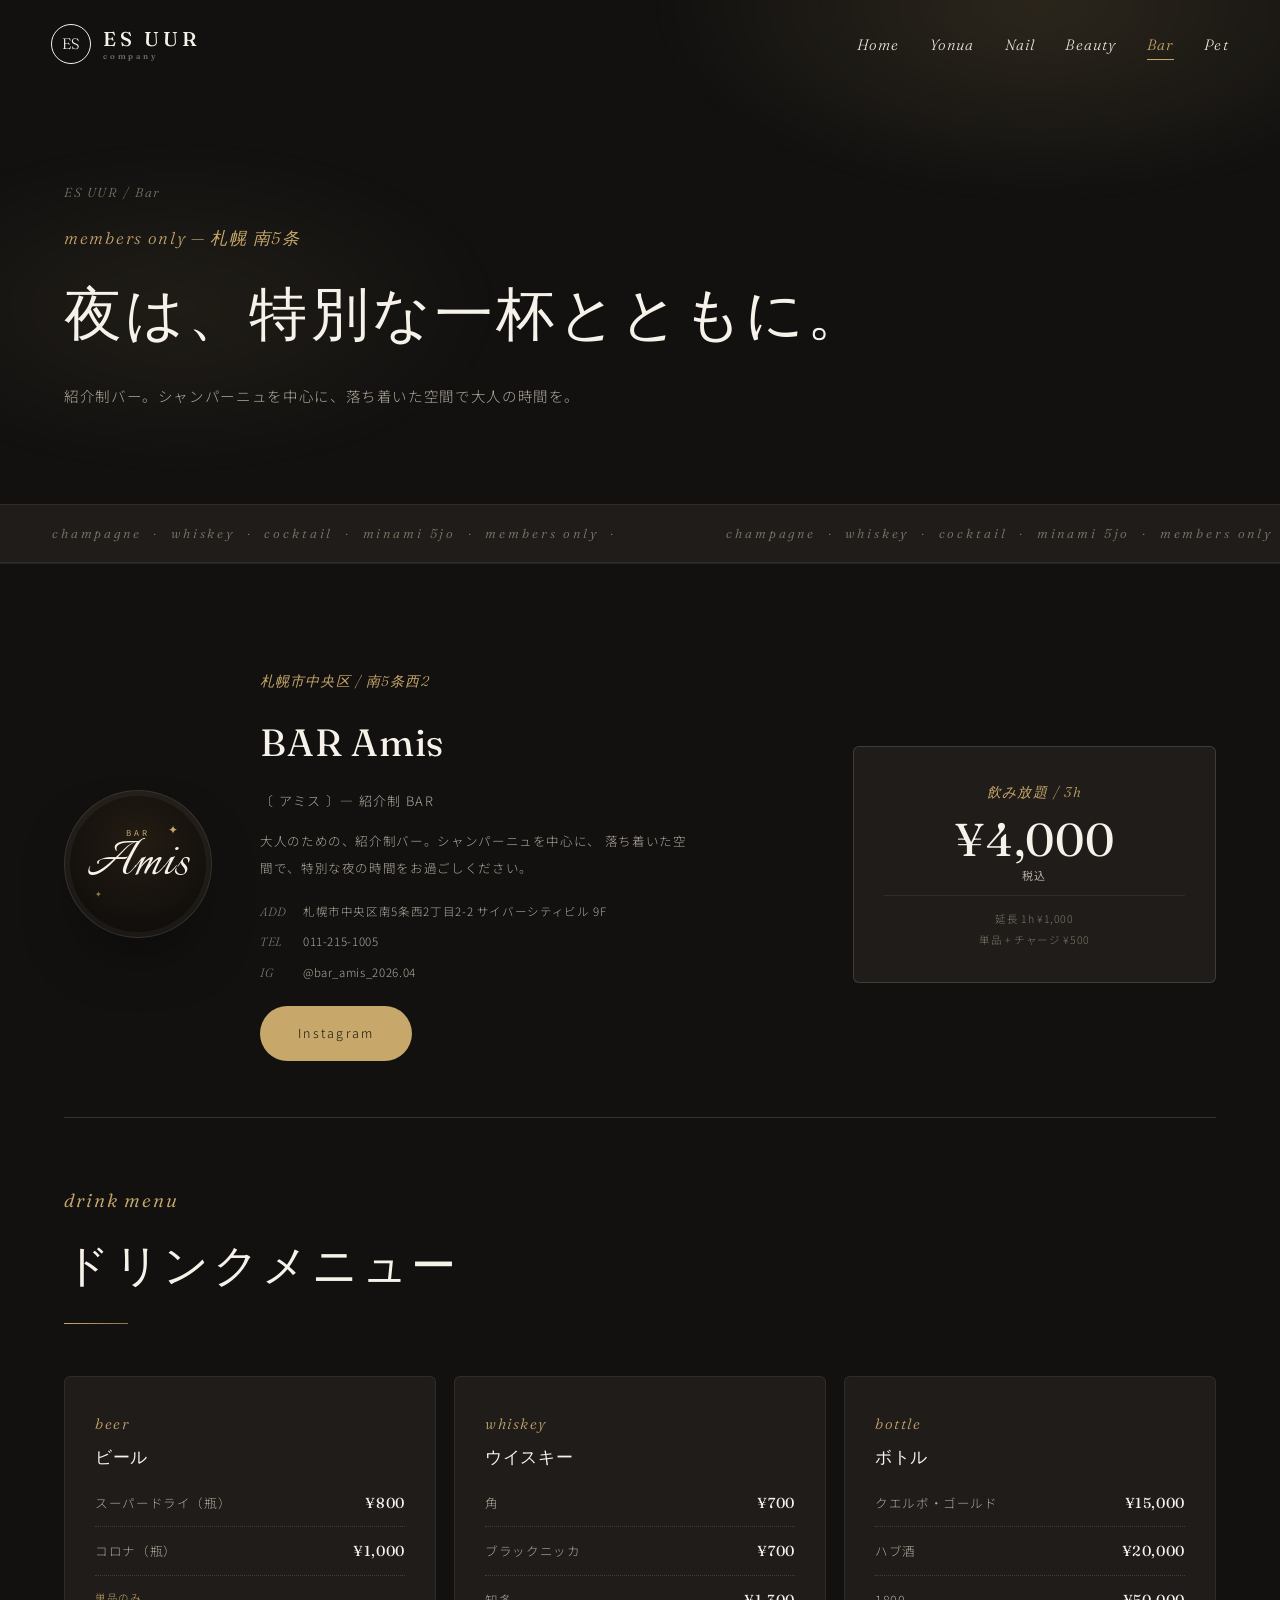
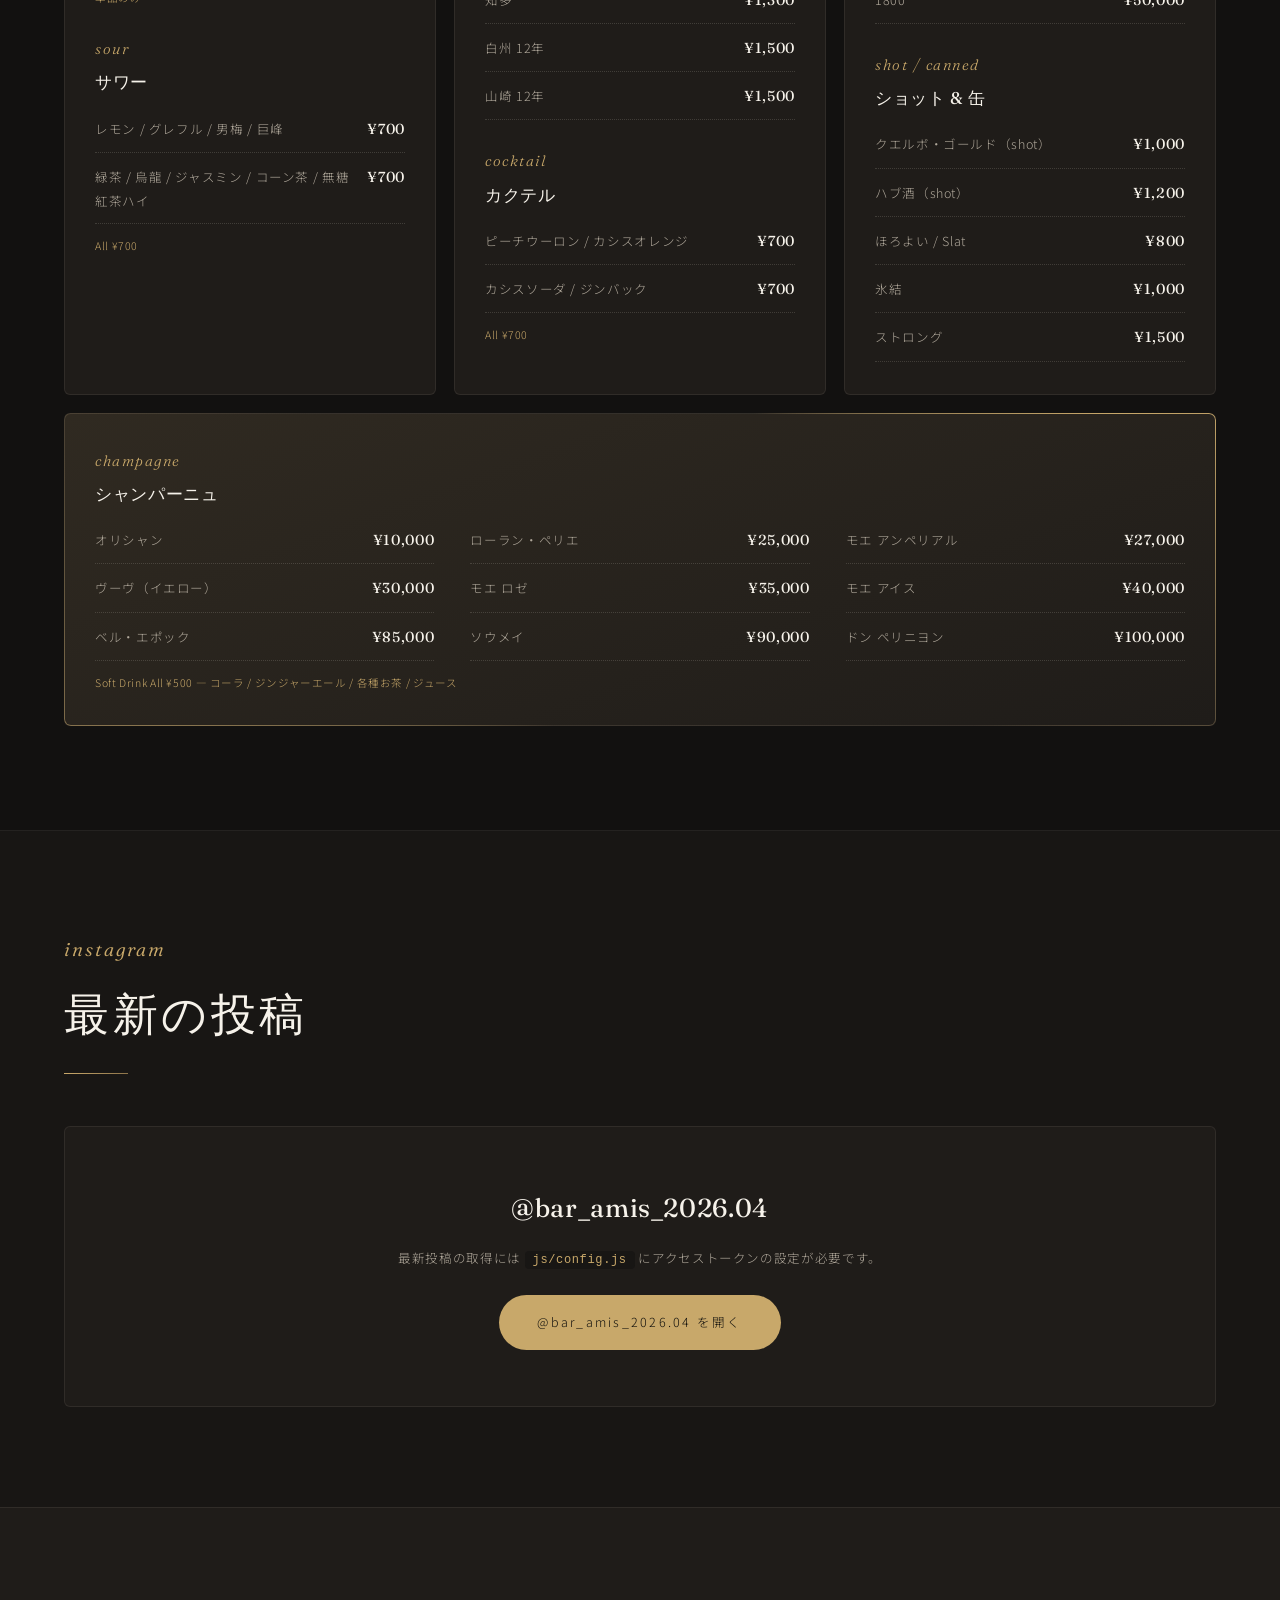
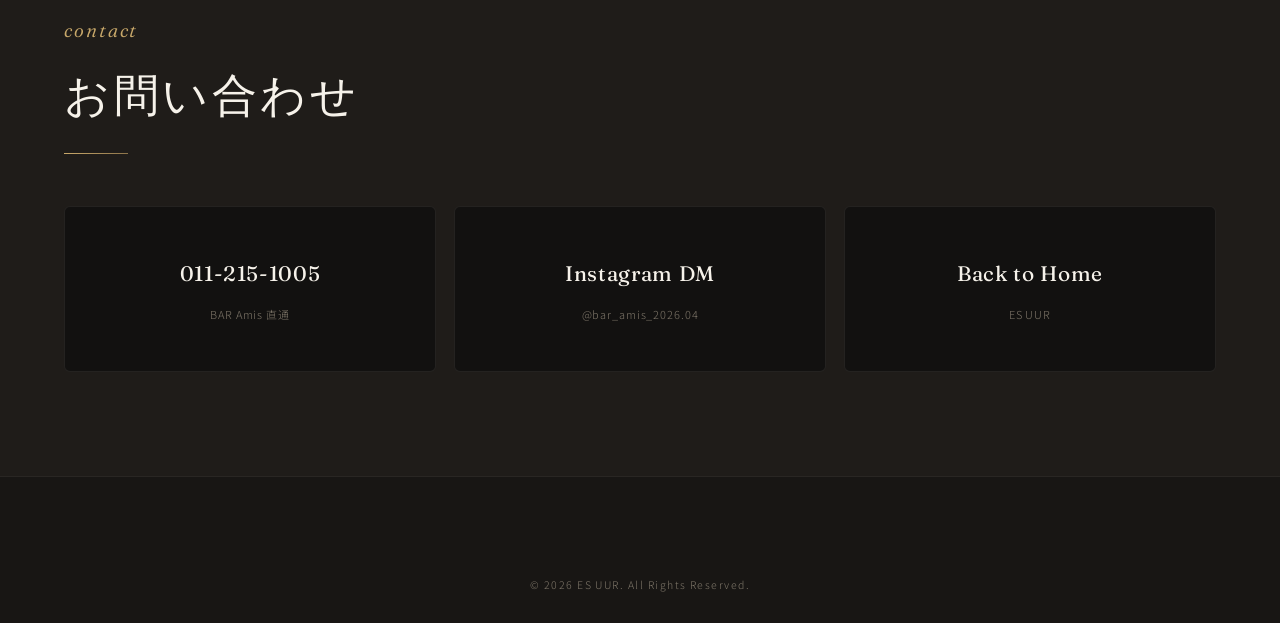
==== commit 48ebc862: "design: full motion system + clarity overhaul Motion (all progressive enhancement — content never hi" ====
--- a/bar.html
+++ b/bar.html
@@ -54,6 +54,15 @@
   </div>
 </section>
 
+<div class="marquee-strip" aria-hidden="true">
+  <div class="marquee__track">
+    <span class="marquee__item">champagne &nbsp;·&nbsp; whiskey &nbsp;·&nbsp; cocktail &nbsp;·&nbsp; minami 5jo &nbsp;·&nbsp; members only &nbsp;·&nbsp; </span>
+    <span class="marquee__item">champagne &nbsp;·&nbsp; whiskey &nbsp;·&nbsp; cocktail &nbsp;·&nbsp; minami 5jo &nbsp;·&nbsp; members only &nbsp;·&nbsp; </span>
+    <span class="marquee__item">champagne &nbsp;·&nbsp; whiskey &nbsp;·&nbsp; cocktail &nbsp;·&nbsp; minami 5jo &nbsp;·&nbsp; members only &nbsp;·&nbsp; </span>
+    <span class="marquee__item">champagne &nbsp;·&nbsp; whiskey &nbsp;·&nbsp; cocktail &nbsp;·&nbsp; minami 5jo &nbsp;·&nbsp; members only &nbsp;·&nbsp; </span>
+  </div>
+</div>
+
 <section class="bar bar--page">
   <div class="container">
 
@@ -76,7 +85,7 @@
       </div>
       <div class="bar__plan">
         <p class="bar__plan-label">飲み放題 / 3h</p>
-        <p class="bar__plan-price">¥4,000<small>税込</small></p>
+        <p class="bar__plan-price"><b data-count="4000" data-prefix="¥">¥4,000</b><small>税込</small></p>
         <p class="bar__plan-sub">延長 1h ¥1,000<br>単品 + チャージ ¥500</p>
       </div>
     </div>
--- a/css/style.css
+++ b/css/style.css
@@ -75,6 +75,9 @@
 }
 @media (prefers-reduced-motion:reduce){
   *,*::before,*::after{animation:none!important;transition:none!important}
+  html{scroll-behavior:auto}
+  html.js .rv{opacity:1!important;transform:none!important;filter:none!important}
+  .cursor-dot,.cursor-ring,.bubbles,.scroll-progress,.hero__ring{display:none!important}
 }
 
 /* photo treatment, ready for real images:
@@ -90,8 +93,14 @@
 .photo:hover img,.photo:focus-within img{filter:none;transform:scale(1)}
 
 /* ============================================================ Header */
-.header{position:fixed;inset:0 0 auto;z-index:100;padding:24px 0;transition:padding .35s ease,background .35s ease,border-color .35s ease}
-.header.is-scrolled{background:color-mix(in srgb,var(--bg) 88%,transparent);backdrop-filter:blur(14px);-webkit-backdrop-filter:blur(14px);padding:14px 0;border-bottom:1px solid var(--line-soft)}
+/* NOTE: .header must never carry transform / filter / backdrop-filter —
+   they'd become the containing block for the position:fixed mobile nav.
+   The blur lives on ::before (a child, not an ancestor of the nav). */
+.header{position:fixed;inset:0 0 auto;z-index:100;padding:24px 0;transition:padding .35s ease,opacity .35s ease,border-color .35s ease}
+.header::before{content:"";position:absolute;inset:0;z-index:-1;background:color-mix(in srgb,var(--bg) 88%,transparent);backdrop-filter:blur(14px);-webkit-backdrop-filter:blur(14px);opacity:0;transition:opacity .35s ease;pointer-events:none}
+.header.is-scrolled{padding:14px 0;border-bottom:1px solid var(--line-soft)}
+.header.is-scrolled::before{opacity:1}
+.header.is-hidden{opacity:0;visibility:hidden;pointer-events:none;transition:padding .35s ease,opacity .35s ease,border-color .35s ease,visibility 0s linear .35s}
 .header__inner{width:min(92%,1320px);margin-inline:auto;display:flex;align-items:center;justify-content:space-between;gap:24px}
 .header__logo{display:flex;align-items:center;gap:12px;color:var(--ink-strong)}
 .header__logo-mark{display:grid;place-items:center;width:40px;height:40px;border:1px solid currentColor;font-family:var(--f-display);font-size:15px;letter-spacing:.04em;border-radius:50%}
@@ -132,12 +141,13 @@
 .hero__inner{position:relative;z-index:2;display:grid;gap:30px;justify-items:center;width:min(92%,880px)}
 .hero__lead-col{display:grid;gap:26px;justify-items:center}
 .hero__kicker{font-family:var(--f-display);font-style:italic;font-size:17px;letter-spacing:.12em;color:var(--accent)}
-.hero__title{font-family:var(--f-display);font-weight:340;line-height:1.34;letter-spacing:.06em;font-size:clamp(2.4rem,5.4vw,4.2rem);color:var(--ink-strong);word-break:keep-all;overflow-wrap:anywhere}
+.hero__title{font-family:var(--f-display);font-weight:340;line-height:1.3;letter-spacing:.06em;font-size:clamp(2.9rem,6.2vw,5rem);color:var(--ink-strong);word-break:keep-all;overflow-wrap:anywhere}
 .hero__lead{font-size:clamp(13px,1.3vw,14.5px);line-height:2.4;color:var(--ink-soft)}
 .hero__cta{display:flex;flex-wrap:wrap;gap:14px;margin-top:8px;justify-content:center}
 .hero__scroll{position:absolute;bottom:26px;left:50%;transform:translateX(-50%);display:grid;justify-items:center;gap:10px;z-index:2;font-family:var(--f-display);font-style:italic;font-size:12px;letter-spacing:.18em;color:var(--muted)}
 .hero__scroll::after{content:"";width:1px;height:52px;background:linear-gradient(var(--accent),transparent);animation:scrollPulse 2.4s ease-in-out infinite}
 @keyframes scrollPulse{0%,100%{transform:scaleY(.35);transform-origin:top;opacity:.5}50%{transform:scaleY(1);transform-origin:top;opacity:1}}
+.hero::after{content:"ES UUR";position:absolute;bottom:-50px;right:-40px;font-family:var(--f-display);font-style:italic;font-weight:560;font-size:clamp(110px,17vw,210px);line-height:1;color:rgba(169,142,95,.055);letter-spacing:-.02em;pointer-events:none;user-select:none;z-index:1;white-space:nowrap}
 
 /* ============================================================ Section head */
 .section-head{display:grid;gap:12px;margin-bottom:52px;max-width:780px;position:relative;padding-bottom:26px}
@@ -177,6 +187,10 @@
     radial-gradient(36% 42% at 76% 24%,rgba(200,168,106,.14),transparent 70%),
     radial-gradient(30% 36% at 20% 70%,rgba(200,168,106,.08),transparent 70%);
 }
+body[data-page="nail"] .page-hero::before{background:radial-gradient(36% 42% at 76% 24%,rgba(224,185,185,.42),transparent 70%),radial-gradient(30% 36% at 20% 70%,rgba(220,185,200,.26),transparent 70%)}
+body[data-page="yonua"] .page-hero::before{background:radial-gradient(36% 42% at 76% 24%,rgba(224,185,175,.42),transparent 70%),radial-gradient(30% 36% at 20% 70%,rgba(207,195,223,.26),transparent 70%)}
+body[data-page="beauty"] .page-hero::before{background:radial-gradient(36% 42% at 76% 24%,rgba(185,214,207,.38),transparent 70%),radial-gradient(30% 36% at 20% 70%,rgba(185,214,200,.24),transparent 70%)}
+body[data-page="pet"] .page-hero::before{background:radial-gradient(36% 42% at 76% 24%,rgba(217,195,163,.42),transparent 70%),radial-gradient(30% 36% at 20% 70%,rgba(200,185,165,.28),transparent 70%)}
 .page-hero .container{position:relative;z-index:2}
 .page-hero__crumb{font-family:var(--f-display);font-style:italic;font-size:13px;letter-spacing:.12em;color:var(--muted);margin-bottom:16px}
 .page-hero__kicker{font-family:var(--f-display);font-style:italic;font-size:17px;letter-spacing:.1em;color:var(--accent);margin-bottom:20px;text-transform:lowercase}
@@ -187,7 +201,7 @@
 /* ============================================================ Brands grid (home) */
 .brand-section{padding:110px 0;position:relative;background:var(--bg)}
 .brands-grid{display:grid;grid-template-columns:repeat(3,1fr);gap:22px;margin-top:46px}
-.brand-tile{position:relative;display:block;background:var(--surface);border:1px solid var(--line-soft);border-radius:6px;min-height:240px;transition:transform .5s cubic-bezier(.2,.8,.2,1),box-shadow .5s ease}
+.brand-tile{position:relative;display:block;background:var(--surface);border:1px solid var(--line-soft);border-radius:6px;min-height:240px;overflow:hidden;transition:transform .5s cubic-bezier(.2,.8,.2,1),box-shadow .5s ease}
 .brand-tile:hover{transform:translateY(-8px);box-shadow:var(--shadow);opacity:1}
 .brand-tile::before{content:"";position:absolute;top:0;left:24px;right:24px;height:1px;background:var(--grad);background-size:200% 100%;animation:gradFlow 9s linear infinite;opacity:0;transition:opacity .4s ease}
 .brand-tile:hover::before{opacity:1}
@@ -197,18 +211,35 @@
 .brand-tile p{font-size:12.5px;line-height:2.1;color:var(--ink-soft);align-self:end}
 .brand-tile--new{grid-column:span 2}
 .brand-tile--new h3{font-size:42px}
+/* brand colour identities */
+.brand-tile[data-brand="yonua"]{background:linear-gradient(140deg,#f0d6cc 0%,#e8c4bc 40%,#d4c8e4 100%)}
+.brand-tile[data-brand="nail"]{background:linear-gradient(150deg,#f5ece8 0%,#ead4cc 50%,#f2e4de 100%)}
+.brand-tile[data-brand="beauty"]{background:linear-gradient(150deg,#dce8e4 0%,#c8d8d4 50%,#d4e4d8 100%)}
+.brand-tile[data-brand="bar"]{background:linear-gradient(150deg,#1c1814 0%,#241c14 100%)}
+.brand-tile[data-brand="bar"] h3,.brand-tile[data-brand="bar"] p{color:#e9e4db}
+.brand-tile[data-brand="bar"] .brand-tile__kicker{color:#c8a86a}
+.brand-tile[data-brand="bar"]:hover::before{background:linear-gradient(90deg,#c8a86a,#8d744a,#c8a86a);background-size:200% 100%;animation:gradFlow 9s linear infinite}
+.brand-tile[data-brand="pet"]{background:linear-gradient(150deg,#ede4d4 0%,#ddd0bc 50%,#e8ddd0 100%)}
+.brand-tile__num{position:absolute;bottom:-18px;right:16px;font-family:var(--f-display);font-style:italic;font-weight:320;font-size:110px;line-height:1;color:rgba(76,70,62,.055);pointer-events:none;user-select:none;letter-spacing:-.02em}
+.brand-tile[data-brand="bar"] .brand-tile__num{color:rgba(255,255,255,.05)}
 
 /* ============================================================ YONUA */
 .yonua{padding:0;border-block:1px solid var(--line-soft);background:var(--surface)}
 .yonua .container{padding:104px 0 100px}
-.yonua__badge{display:inline-block;border:1px solid var(--line);color:var(--ink-soft);padding:8px 18px;font-size:11.5px;letter-spacing:.16em;border-radius:999px;margin-bottom:26px;background:var(--bg)}
+.yonua__badge{display:inline-flex;align-items:center;gap:10px;border:1px solid var(--accent);color:var(--accent);padding:10px 22px;font-size:11px;letter-spacing:.2em;border-radius:999px;margin-bottom:28px;background:transparent}
+.yonua__badge::before{content:"";width:6px;height:6px;border-radius:50%;background:var(--accent);animation:dots .9s infinite ease-in-out alternate}
 .yonua__title{display:flex;align-items:baseline;flex-wrap:wrap;gap:18px;font-size:clamp(3rem,7.5vw,6rem);letter-spacing:.02em}
 .yonua__title small{font-family:var(--f-display);font-style:italic;font-size:.2em;letter-spacing:.12em;color:var(--accent)}
-.yonua__grid{display:grid;grid-template-columns:repeat(4,1fr);gap:20px;margin-top:64px}
-.yonua__card{padding:42px 28px 36px;background:var(--bg);border:1px solid var(--line-soft);border-radius:6px;transition:transform .45s ease,box-shadow .45s ease}
+.yonua__grid{display:grid;grid-template-columns:repeat(3,1fr);gap:20px;margin-top:64px}
+.yonua__card{padding:42px 28px 36px;background:var(--bg);border:1px solid var(--line-soft);border-radius:6px;transition:transform .45s ease,box-shadow .45s ease;position:relative;overflow:hidden}
 .yonua__card:hover{transform:translateY(-6px);box-shadow:var(--shadow)}
+.yonua__card::before{content:"";position:absolute;top:0;left:20px;right:20px;height:1px;background:var(--grad);background-size:200% 100%;animation:gradFlow 9s linear infinite;opacity:0;transition:opacity .4s ease}
+.yonua__card:hover::before{opacity:1}
 .yonua__card h3{font-family:var(--f-display);font-weight:430;font-size:19px;letter-spacing:.04em;margin-bottom:14px;color:var(--ink-strong)}
 .yonua__card p{font-size:12.5px;line-height:2.15;color:var(--ink-soft)}
+.yonua__card--wide{grid-column:1/-1;background:linear-gradient(135deg,var(--surface-2),var(--surface))}
+.yonua__card--wide h3{font-size:24px}
+.yonua__card--wide p{max-width:640px}
 .yonua__info{margin-top:64px;display:grid;grid-template-columns:repeat(3,1fr);gap:36px;padding-top:36px;border-top:1px solid var(--line-soft)}
 .yonua__info-label{font-family:var(--f-display);font-style:italic;font-size:14px;letter-spacing:.1em;color:var(--accent);margin-bottom:8px;text-transform:lowercase}
 .yonua__info-value{font-family:var(--f-display);font-size:18px;font-weight:420;color:var(--ink-strong)}
@@ -218,7 +249,11 @@
 .salon-card{background:var(--surface);border:1px solid var(--line-soft);border-radius:6px;overflow:hidden;transition:transform .5s cubic-bezier(.2,.8,.2,1),box-shadow .5s ease;position:relative}
 .salon-card:hover{transform:translateY(-8px);box-shadow:var(--shadow)}
 .salon-card__thumb{position:relative;aspect-ratio:4/3;background:linear-gradient(150deg,var(--bg-2),var(--surface-2));border-bottom:1px solid var(--line-soft);display:grid;place-items:center}
-.salon-card__mark{font-family:var(--f-display);font-style:italic;font-weight:340;font-size:44px;color:var(--muted);letter-spacing:.06em}
+.salon-card__mark{font-family:var(--f-display);font-style:italic;font-weight:240;font-size:80px;line-height:.9;color:rgba(255,255,255,.65);letter-spacing:.02em;text-shadow:0 4px 32px rgba(0,0,0,.1)}
+/* salon thumb colour identities */
+.salon-card__thumb[data-salon="pianeta"]{background:linear-gradient(145deg,#f0d8d0,#e4c4bc,#f5e0d8)}
+.salon-card__thumb[data-salon="uru"]{background:linear-gradient(145deg,#d4e4e0,#c0d4cc,#d8e8e4)}
+.salon-card__thumb[data-salon="mu"]{background:linear-gradient(145deg,#e4d8e8,#d0c4dc,#eadce8)}
 .salon-card__ribbon{position:absolute;top:14px;right:14px;background:var(--btn-bg);color:var(--btn-fg);padding:6px 16px;font-size:11px;letter-spacing:.08em;border-radius:999px}
 .salon-card__body{padding:30px 28px}
 .salon-card__area{font-family:var(--f-display);font-style:italic;font-size:13.5px;letter-spacing:.08em;color:var(--accent);margin-bottom:10px}
@@ -276,10 +311,12 @@
 .menu-block{margin-top:80px;padding:72px 52px;background:var(--surface);border:1px solid var(--line-soft);border-radius:6px}
 .menu-block__title{font-family:var(--f-display);font-style:italic;font-size:18px;letter-spacing:.1em;color:var(--accent);text-align:center;text-transform:lowercase}
 .menu-block__sub{font-family:var(--f-display);font-weight:400;font-size:clamp(1.5rem,3vw,2.1rem);line-height:1.6;margin:8px 0 46px;text-align:center;color:var(--ink-strong);letter-spacing:.06em;word-break:keep-all}
-.menu-grid{display:grid;grid-template-columns:repeat(4,1fr);gap:18px}
+.menu-grid{display:grid;grid-template-columns:repeat(3,1fr);gap:18px}
 .menu-card{background:var(--bg);padding:32px 26px;border:1px solid var(--line-soft);border-radius:6px;transition:transform .4s ease,box-shadow .4s ease}
 .menu-card:hover{transform:translateY(-6px);box-shadow:var(--shadow)}
-.menu-card--wide{grid-column:span 2}
+.menu-card--wide{grid-column:1/-1}
+.menu-card--wide .menu-card__prices{grid-template-columns:1fr 1fr;align-items:center}
+.menu-card--wide .menu-card__features{grid-template-columns:repeat(4,1fr)}
 .menu-card__en{font-family:var(--f-display);font-style:italic;font-size:14.5px;letter-spacing:.08em;color:var(--accent);margin-bottom:12px;text-transform:lowercase}
 .menu-card__name{font-family:var(--f-display);font-weight:430;font-size:22px;line-height:1.3;margin-bottom:6px;display:flex;align-items:baseline;gap:8px;color:var(--ink-strong)}
 .menu-card__name small{font-size:11px;font-family:var(--f-sans);letter-spacing:.06em;color:var(--muted)}
@@ -377,7 +414,7 @@
 .access{padding:104px 0;background:var(--bg)}
 .access-list{display:grid;margin-top:46px;border-top:1px solid var(--line-soft)}
 .access-item{display:grid;grid-template-columns:150px 1.2fr 2fr;gap:36px;padding:30px 8px;border-bottom:1px solid var(--line-soft);align-items:baseline;transition:.35s ease}
-.access-item:hover{padding-left:18px;background:linear-gradient(90deg,rgba(169,142,95,.07),transparent)}
+.access-item:hover{padding-left:18px;background:linear-gradient(90deg,rgba(169,142,95,.07),transparent);opacity:1}
 .access-item__cat{font-family:var(--f-display);font-style:italic;font-size:14px;letter-spacing:.08em;color:var(--accent)}
 .access-item h3{font-family:var(--f-display);font-weight:430;font-size:21px;color:var(--ink-strong)}
 .access-item h3 small{font-size:10px;font-family:var(--f-sans);letter-spacing:.12em;color:var(--accent);margin-left:10px}
@@ -402,6 +439,13 @@
 .footer__cols h4{font-family:var(--f-display);font-style:italic;font-size:14px;letter-spacing:.1em;color:var(--accent);margin-bottom:16px;text-transform:lowercase}
 .footer__cols li{font-size:12px;line-height:2.1;color:var(--ink-soft)}
 .footer__copy{margin-top:28px;font-size:10.5px;letter-spacing:.14em;color:var(--muted);text-align:center}
+
+/* ============================================================ Marquee strip */
+.marquee-strip{overflow:hidden;border-top:1px solid var(--line-soft);border-bottom:1px solid var(--line-soft);padding:16px 0;background:var(--surface)}
+.marquee__track{display:flex;width:max-content;animation:marqueeScroll 48s linear infinite}
+.marquee-strip:hover .marquee__track{animation-play-state:paused}
+.marquee__item{font-family:var(--f-display);font-style:italic;font-weight:320;font-size:13px;letter-spacing:.22em;white-space:nowrap;padding:0 52px;color:var(--muted);text-transform:lowercase}
+@keyframes marqueeScroll{0%{transform:translateX(0)}100%{transform:translateX(-50%)}}
 
 /* ============================================================ Responsive */
 @media (max-width:980px){
@@ -432,9 +476,160 @@
   .page-hero{padding:140px 0 64px}
   .salon-grid,.yonua__grid,.menu-grid,.footer__cols,.ig-feed,.menu-foot,.bar-menu,.brands-grid{grid-template-columns:1fr}
   .brand-tile--new{grid-column:span 1}
-  .menu-card--wide{grid-column:span 1}
+  .menu-card--wide .menu-card__prices{grid-template-columns:1fr}
+  .menu-card--wide .menu-card__features{grid-template-columns:1fr 1fr}
   .menu-block,.body-callout{padding:42px 22px}
   .yonua__title{font-size:2.6rem}
   .bar-cat--feature{grid-column:span 1}
   .bar-cat--feature .bar-list{grid-template-columns:1fr}
 }
+
+/* ============================================================
+   Motion system
+   Load animations use keyframes with `both` only — the hidden
+   state lives inside the keyframe, so no-JS / reduced-motion
+   users always see the final, fully visible state.
+   Scroll reveals (.rv) are JS-applied and html.js-gated:
+   without JS nothing is ever hidden.
+   ============================================================ */
+@keyframes fadeUp{from{opacity:0;transform:translateY(24px)}to{opacity:1;transform:none}}
+@keyframes fadeIn{from{opacity:0}to{opacity:1}}
+@keyframes lineUp{from{transform:translateY(115%)}to{transform:none}}
+@keyframes headerIn{from{opacity:0}to{opacity:1}}
+@keyframes pageIn{from{opacity:0}to{opacity:1}}
+@keyframes spin{to{transform:rotate(360deg)}}
+@keyframes orbFloat{from{transform:translate(0,0) scale(1)}to{transform:translate(34px,-30px) scale(1.12)}}
+@keyframes bubbleUp{0%{opacity:0;transform:translateY(0) scale(.6)}12%{opacity:.65}80%{opacity:.45}100%{opacity:0;transform:translateY(-78vh) scale(1.15)}}
+@keyframes shimmerX{0%,100%{background-position:100% 0}50%{background-position:0 0}}
+
+/* cross-document fade between pages (Chrome 126+, no-op elsewhere) */
+@view-transition{navigation:auto}
+
+/* page + header entrance */
+main{animation:pageIn .55s ease both}
+.header{animation:headerIn .9s ease .1s both}
+.header__logo-mark{transition:transform .45s cubic-bezier(.2,.8,.2,1)}
+.header__logo:hover .header__logo-mark{transform:rotate(-8deg) scale(1.06)}
+
+/* hero entrance choreography */
+.hero__kicker{animation:fadeUp .9s ease .25s both}
+.hero__title .line{display:block;overflow:hidden}
+.hero__title .line>span{display:inline-block;animation:lineUp 1.1s cubic-bezier(.2,.8,.2,1) both}
+.hero__title .line:nth-child(1)>span{animation-delay:.4s}
+.hero__title .line:nth-child(2)>span{animation-delay:.55s}
+.hero__lead{animation:fadeUp .9s ease .85s both}
+.hero__cta{animation:fadeUp .9s ease 1s both}
+.hero__scroll{animation:fadeIn 1.1s ease 1.5s both}
+.hero::after{transform:translateY(var(--par,0px))}
+
+/* sub-page hero entrance */
+.page-hero__crumb{animation:fadeUp .8s ease .15s both}
+.page-hero__kicker{animation:fadeUp .8s ease .3s both}
+.page-hero__title{animation:fadeUp .9s ease .45s both}
+.page-hero__lead{animation:fadeUp .9s ease .62s both}
+
+/* floating orbs (home hero) */
+.hero__orbs{position:absolute;inset:0;pointer-events:none;z-index:1}
+.hero__orbs span{position:absolute;border-radius:50%;filter:blur(46px);opacity:.5;animation:orbFloat 16s ease-in-out infinite alternate}
+.hero__orbs span:nth-child(1){width:340px;height:340px;left:6%;top:12%;background:radial-gradient(circle,#e8c9b8,transparent 70%)}
+.hero__orbs span:nth-child(2){width:280px;height:280px;right:8%;top:30%;background:radial-gradient(circle,#c9d4de,transparent 70%);animation-duration:21s;animation-delay:-6s}
+.hero__orbs span:nth-child(3){width:300px;height:300px;left:38%;bottom:2%;background:radial-gradient(circle,#d9cbe8,transparent 70%);animation-duration:19s;animation-delay:-11s}
+
+/* rotating ring text (home hero) */
+.hero__ring{position:absolute;right:7%;bottom:70px;width:112px;height:112px;z-index:2;display:grid;place-items:center}
+.hero__ring svg{position:absolute;inset:0;width:100%;height:100%;animation:spin 28s linear infinite;overflow:visible}
+.hero__ring text{font-family:var(--f-display);font-style:italic;font-size:10.5px;letter-spacing:.2em;fill:var(--ink-soft)}
+.hero__ring-mark{font-family:var(--f-display);font-size:14px;color:var(--accent);border:1px solid var(--line);border-radius:50%;width:44px;height:44px;display:grid;place-items:center;background:color-mix(in srgb,var(--surface) 70%,transparent)}
+@media (max-width:980px){.hero__ring{display:none}}
+
+/* champagne bubbles (bar page hero, JS-injected) */
+.bubbles{position:absolute;inset:0;overflow:hidden;pointer-events:none}
+.bubbles span{position:absolute;bottom:-14px;border-radius:50%;background:color-mix(in srgb,var(--accent) 65%,transparent);opacity:0;animation:bubbleUp linear infinite}
+
+/* scroll reveal — hidden state exists ONLY under html.js */
+html.js .rv{opacity:0;transform:translateY(26px);transition:opacity .85s ease var(--d,0ms),transform .85s cubic-bezier(.2,.7,.2,1) var(--d,0ms)}
+html.js .rv--left{transform:translateX(-30px)}
+html.js .rv--scale{transform:scale(.95)}
+html.js .rv--blur{transform:translateY(16px);filter:blur(7px);transition:opacity .9s ease var(--d,0ms),transform .9s cubic-bezier(.2,.7,.2,1) var(--d,0ms),filter .9s ease var(--d,0ms)}
+html.js .rv.is-in{opacity:1;transform:none;filter:none}
+/* gradient hairline draws in with its section head */
+html.js .section-head.rv::after{transform:scaleX(0);transform-origin:left;transition:transform 1.1s cubic-bezier(.2,.7,.2,1) calc(var(--d,0ms) + 300ms)}
+html.js .section-head--center.rv::after{transform:translateX(-50%) scaleX(0)}
+html.js .section-head.rv.is-in::after{transform:scaleX(1)}
+html.js .section-head--center.rv.is-in::after{transform:translateX(-50%) scaleX(1)}
+
+/* scroll progress hairline (JS-injected) */
+.scroll-progress{position:fixed;top:0;left:0;right:0;height:2px;z-index:260;pointer-events:none}
+.scroll-progress i{display:block;height:100%;background:var(--grad);background-size:200% 100%;animation:gradFlow 9s linear infinite;transform:scaleX(0);transform-origin:left}
+
+/* back-to-top (JS-injected) */
+.to-top{position:fixed;right:24px;bottom:24px;width:52px;height:52px;border-radius:50%;border:1px solid var(--line);background:color-mix(in srgb,var(--bg) 82%,transparent);backdrop-filter:blur(10px);-webkit-backdrop-filter:blur(10px);z-index:240;display:grid;place-items:center;opacity:0;visibility:hidden;transform:translateY(14px);transition:opacity .4s ease,transform .4s ease,visibility 0s linear .4s,background .3s ease,border-color .3s ease}
+.to-top.is-visible{opacity:1;visibility:visible;transform:none;transition:opacity .4s ease,transform .4s ease,background .3s ease,border-color .3s ease}
+.to-top::before{content:"";width:9px;height:9px;border-top:1.5px solid var(--ink-strong);border-left:1.5px solid var(--ink-strong);transform:rotate(45deg) translate(2px,2px);transition:border-color .3s ease}
+.to-top:hover{background:var(--btn-bg);border-color:var(--btn-bg)}
+.to-top:hover::before{border-color:var(--btn-fg)}
+
+/* cursor follower (desktop pointers only, JS-injected) */
+@media (pointer:fine){
+  .cursor-dot,.cursor-ring{position:fixed;top:0;left:0;pointer-events:none;z-index:320;border-radius:50%;opacity:0;transition:opacity .3s ease}
+  .cursor-dot{width:6px;height:6px;background:var(--accent);margin:-3px 0 0 -3px}
+  .cursor-ring{width:34px;height:34px;border:1px solid color-mix(in srgb,var(--accent) 55%,transparent);margin:-17px 0 0 -17px;transition:opacity .3s ease,width .3s ease,height .3s ease,margin .3s ease,border-color .3s ease,background .3s ease}
+  html.has-cursor .cursor-dot,html.has-cursor .cursor-ring{opacity:1}
+  .cursor-ring.is-hover{width:54px;height:54px;margin:-27px 0 0 -27px;border-color:var(--accent);background:color-mix(in srgb,var(--accent) 8%,transparent)}
+}
+
+/* button sheen sweep */
+.btn{position:relative;overflow:hidden}
+.btn::after{content:"";position:absolute;top:0;bottom:0;left:-70%;width:45%;background:linear-gradient(105deg,transparent,rgba(255,255,255,.38),transparent);transform:skewX(-18deg);transition:left .7s ease;pointer-events:none}
+.btn:hover::after{left:135%}
+
+/* salon thumb light sweep */
+.salon-card__thumb::after{content:"";position:absolute;inset:0;background:linear-gradient(105deg,transparent 42%,rgba(255,255,255,.4) 50%,transparent 58%);transform:translateX(-110%);transition:transform .9s ease;pointer-events:none}
+.salon-card:hover .salon-card__thumb::after{transform:translateX(110%)}
+
+/* rotating gold border on featured cards */
+@property --ang{syntax:"<angle>";inherits:false;initial-value:0deg}
+@keyframes angSpin{to{--ang:360deg}}
+@supports ((mask-composite:exclude) or (-webkit-mask-composite:xor)){
+  .plan-card--featured,.bar-cat--feature{position:relative}
+  .plan-card--featured::before,.bar-cat--feature::before{content:"";position:absolute;inset:-1px;border-radius:7px;padding:1px;background:conic-gradient(from var(--ang),transparent 10%,var(--accent) 20%,transparent 32%,transparent 58%,color-mix(in srgb,var(--accent) 55%,transparent) 70%,transparent 82%);-webkit-mask:linear-gradient(#000 0 0) content-box,linear-gradient(#000 0 0);-webkit-mask-composite:xor;mask:linear-gradient(#000 0 0) content-box,linear-gradient(#000 0 0);mask-composite:exclude;animation:angSpin 6s linear infinite;pointer-events:none}
+}
+
+/* shimmer text for accent words — guarded so text can never render invisible */
+@supports ((-webkit-background-clip:text) or (background-clip:text)){
+  .shimmer{background:linear-gradient(100deg,var(--accent) 0%,#c9ad83 30%,var(--ink-strong) 50%,var(--accent) 78%);background-size:250% 100%;-webkit-background-clip:text;background-clip:text;-webkit-text-fill-color:transparent;animation:shimmerX 5.5s ease-in-out infinite}
+}
+
+/* Instagram feed: tab switch + card entrance */
+.ig-feed{transition:opacity .4s ease}
+.ig-feed.is-switching{opacity:0}
+.ig-card{animation:fadeUp .6s ease both}
+.ig-tab{transition:.3s ease,transform .15s ease}
+.ig-tab:active{transform:scale(.95)}
+
+/* contact card arrow affordance */
+.contact-card{position:relative}
+.contact-card::after{content:"→";position:absolute;right:20px;top:50%;transform:translateY(-50%) translateX(-8px);opacity:0;font-family:var(--f-display);font-size:17px;color:var(--accent);transition:.35s ease}
+.contact-card:hover::after{opacity:1;transform:translateY(-50%)}
+
+/* reversed marquee variant */
+.marquee__track--rev{animation-direction:reverse}
+
+/* counters inherit surrounding type */
+[data-count]{font-weight:inherit;font-style:inherit}
+
+/* mobile nav: staggered link entrance */
+@media (max-width:720px){
+  .nav__list li{opacity:0;transform:translateY(16px);transition:opacity .5s ease,transform .5s ease}
+  .nav.is-open .nav__list li{opacity:1;transform:none}
+  .nav.is-open .nav__list li:nth-child(1){transition-delay:.1s}
+  .nav.is-open .nav__list li:nth-child(2){transition-delay:.16s}
+  .nav.is-open .nav__list li:nth-child(3){transition-delay:.22s}
+  .nav.is-open .nav__list li:nth-child(4){transition-delay:.28s}
+  .nav.is-open .nav__list li:nth-child(5){transition-delay:.34s}
+  .nav.is-open .nav__list li:nth-child(6){transition-delay:.4s}
+}
+
+/* focus & anchor comfort */
+:focus-visible{outline:2px solid var(--accent);outline-offset:3px;border-radius:2px}
+section[id]{scroll-margin-top:96px}
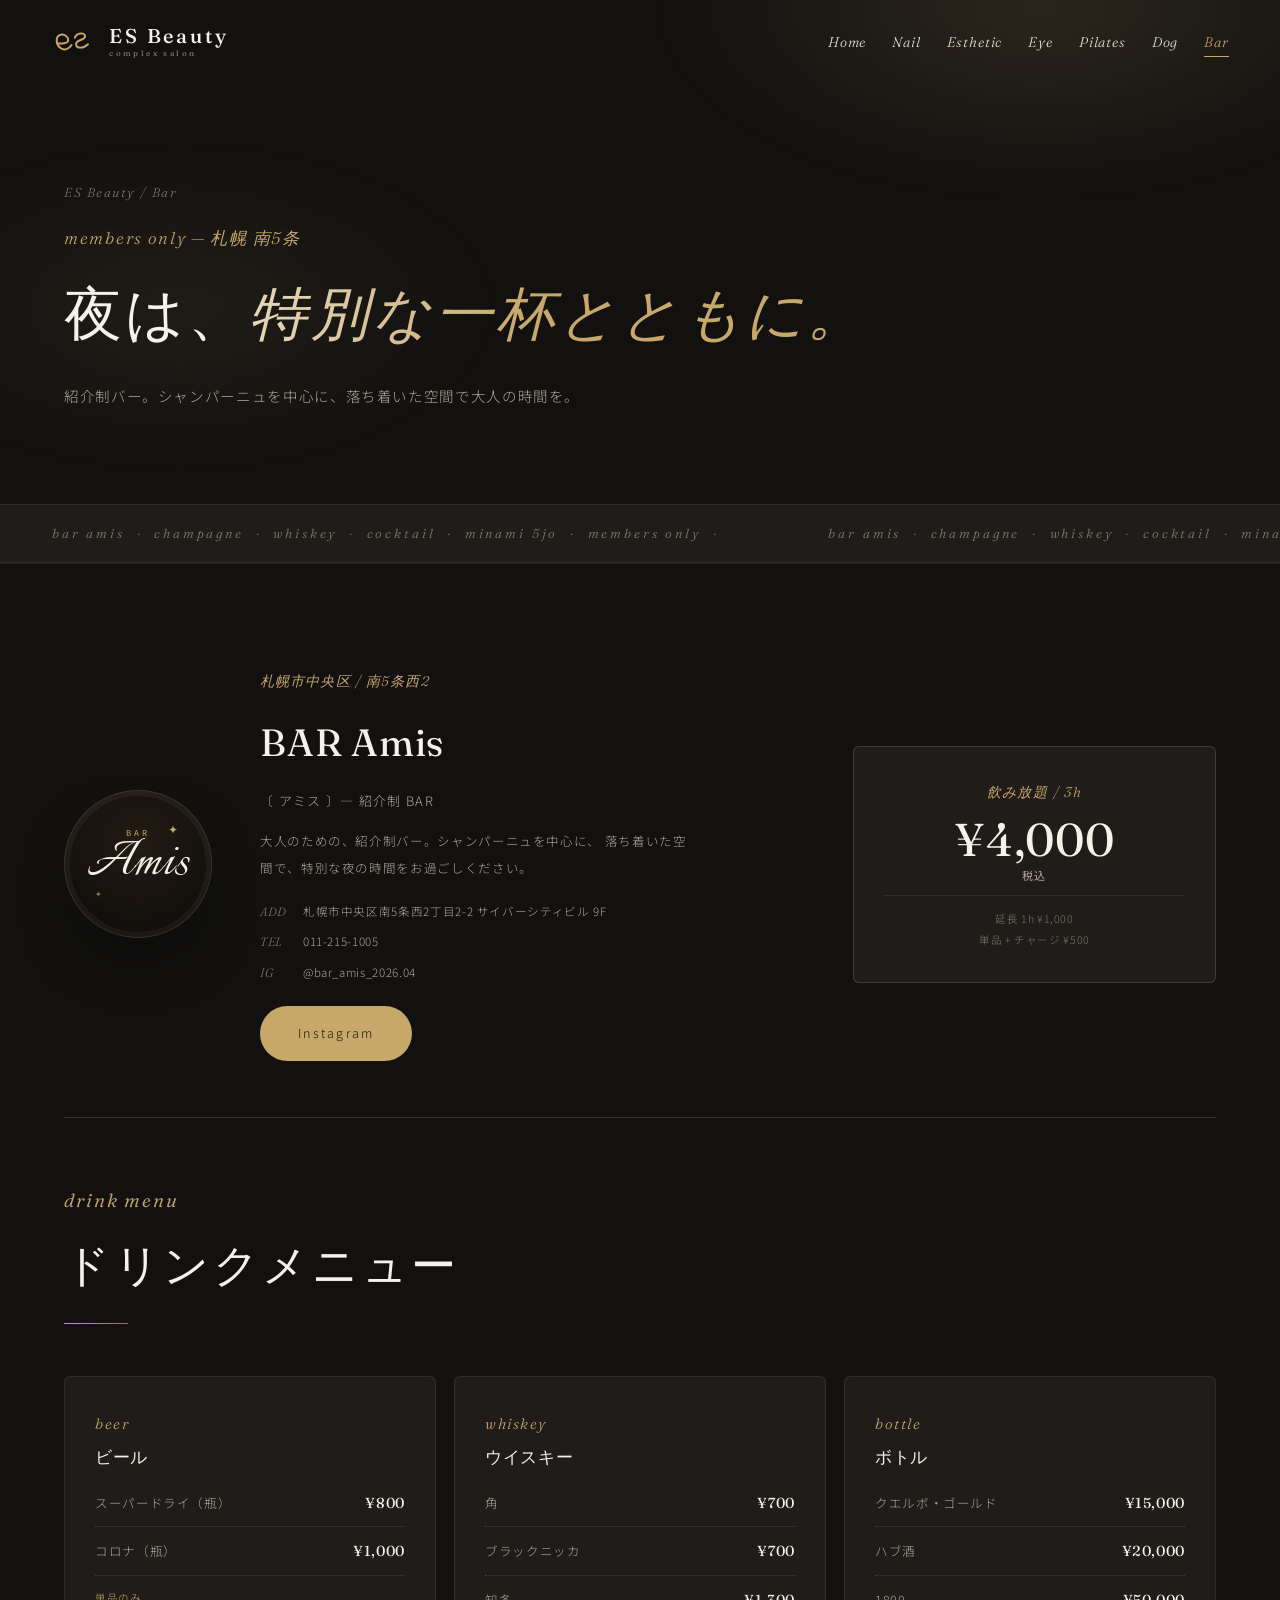
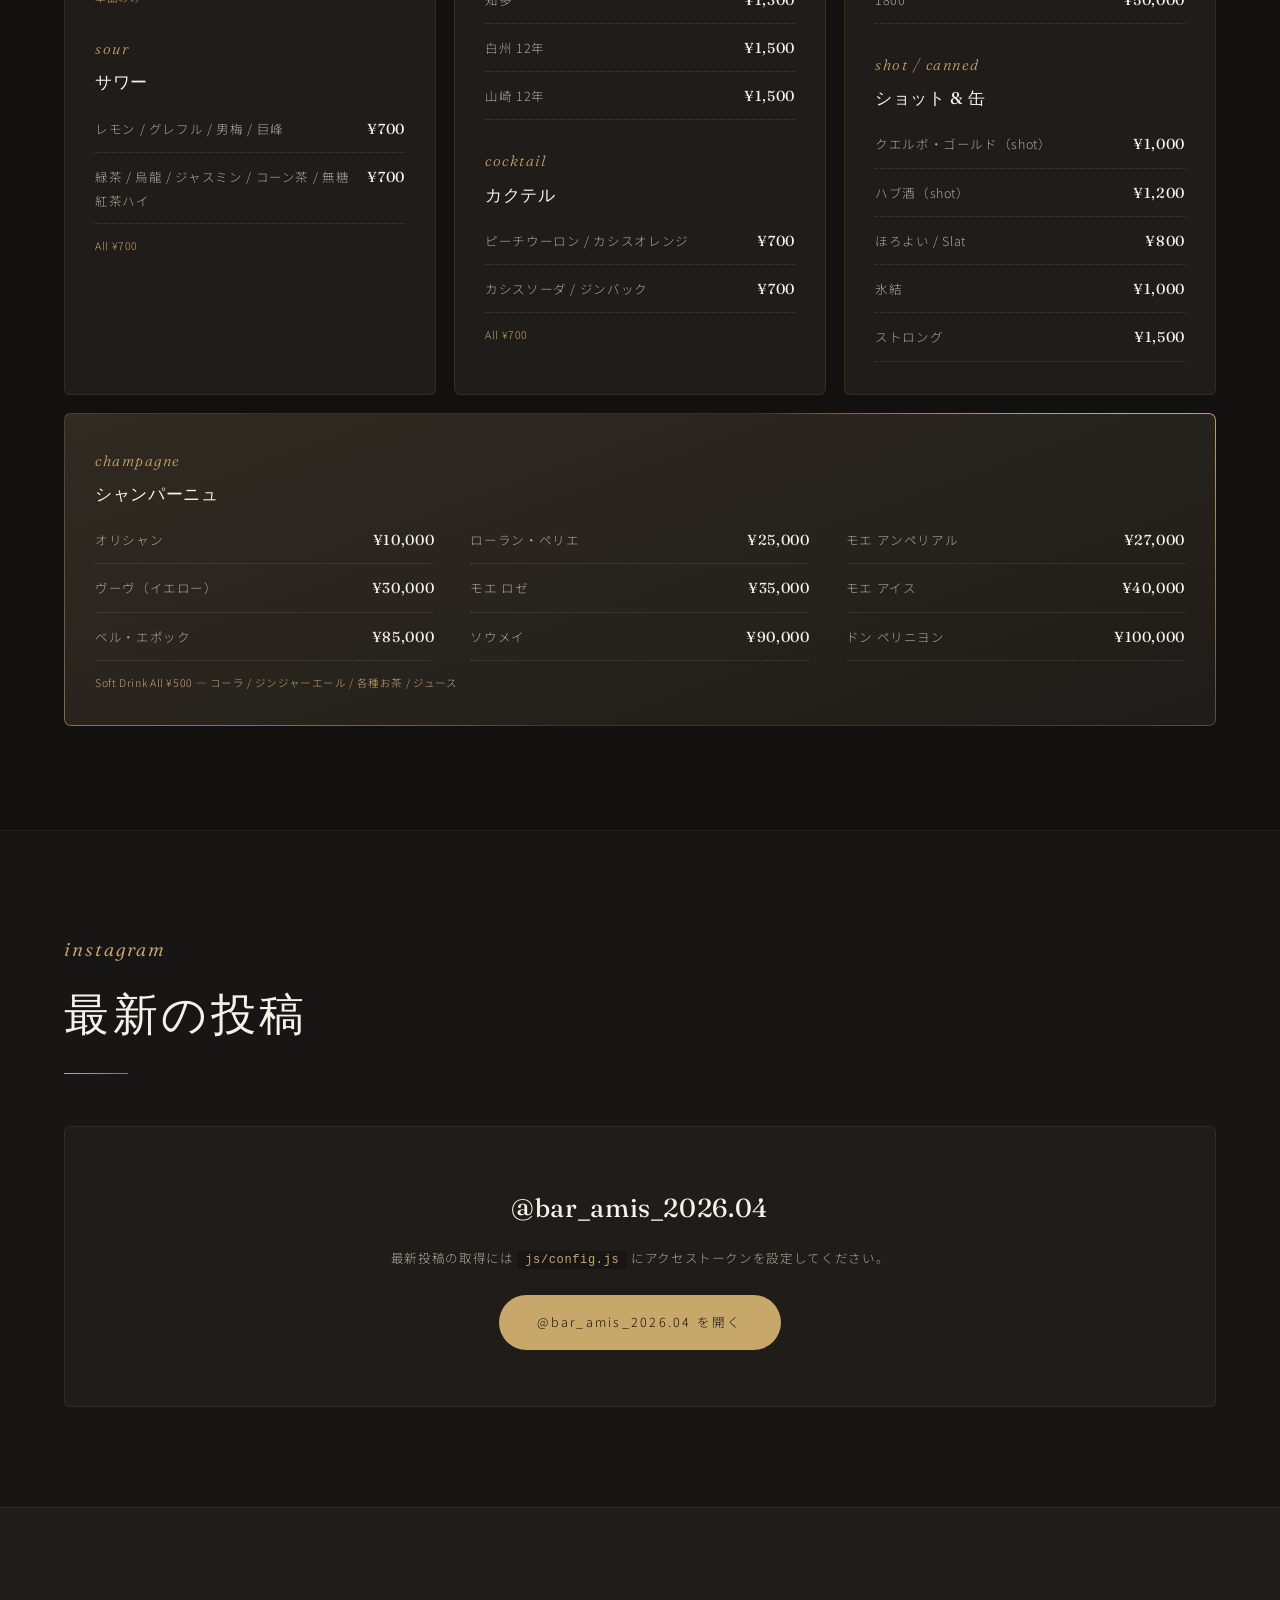
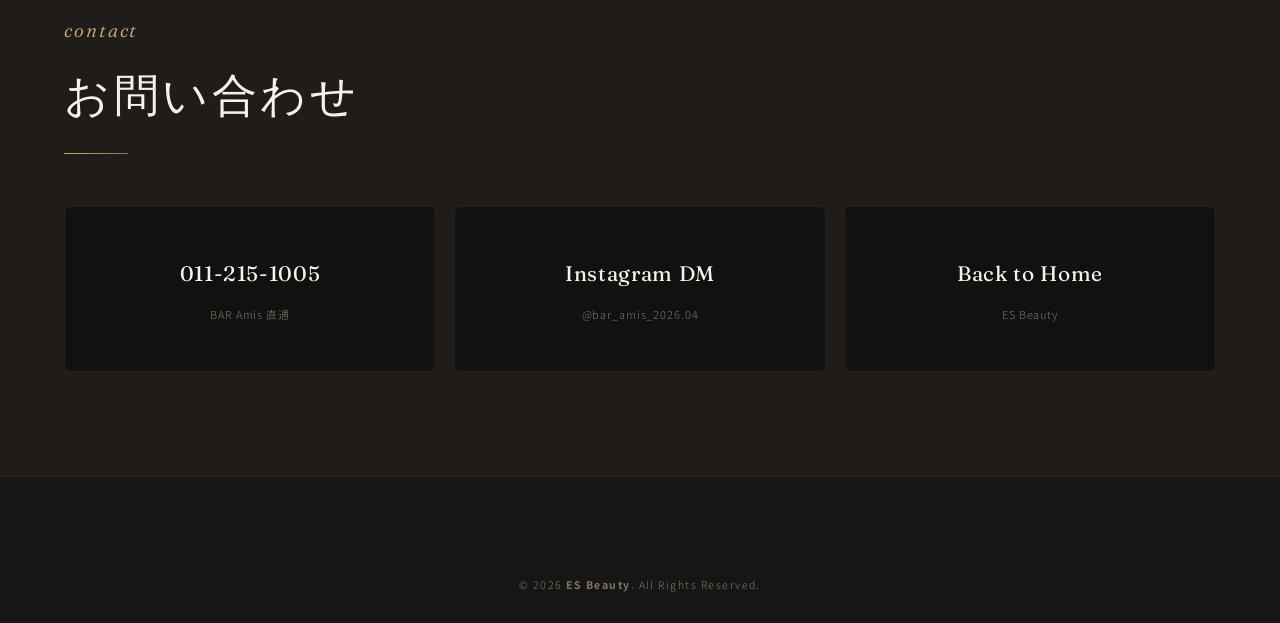
==== commit abc6f628: "restructure: ES Beauty complex-salon IA + SVG logo + video/image slots Builds on the committed motio" ====
--- a/bar.html
+++ b/bar.html
@@ -5,14 +5,14 @@
 <meta name="viewport" content="width=device-width, initial-scale=1.0">
 <meta name="color-scheme" content="dark">
 <meta name="theme-color" content="#121110">
-<meta name="description" content="BAR Amis — 札幌・南5条の紹介制バー。シャンパーニュと夜の時間。">
-<title>BAR Amis — ES UUR</title>
+<meta name="description" content="BAR Amis — ES Beauty の紹介制バー。札幌・南5条、シャンパーニュと夜の時間。">
+<title>BAR Amis | ES Beauty</title>
 <link rel="canonical" href="https://playmark0227-svg.github.io/shogosan/bar.html">
 <link rel="icon" type="image/svg+xml" href="favicon.svg">
 <meta property="og:type" content="website">
-<meta property="og:site_name" content="ES UUR">
-<meta property="og:title" content="BAR Amis — ES UUR">
-<meta property="og:description" content="BAR Amis — 札幌・南5条の紹介制バー。シャンパーニュと夜の時間。">
+<meta property="og:site_name" content="ES Beauty">
+<meta property="og:title" content="BAR Amis | ES Beauty">
+<meta property="og:description" content="BAR Amis — ES Beauty の紹介制バー。札幌・南5条、シャンパーニュと夜の時間。">
 <meta property="og:url" content="https://playmark0227-svg.github.io/shogosan/bar.html">
 <meta property="og:locale" content="ja_JP">
 <meta name="twitter:card" content="summary">
@@ -25,18 +25,21 @@
 
 <header class="header" id="header">
   <div class="header__inner">
-    <a href="index.html" class="header__logo">
-      <span class="header__logo-mark">ES</span>
-      <span class="header__logo-text">ES UUR<small>company</small></span>
+    <a href="index.html" class="header__logo" aria-label="ES Beauty">
+      <span class="header__logo-mark" aria-hidden="true">
+        <svg viewBox="0 0 56 40" class="brandmark" fill="none" aria-hidden="true"><path class="brandmark__path" d="M9,23 C11,23 19,23 20.5,20.5 C22.5,16 16.5,10.5 11,12.5 C5.5,14.5 5.5,24 11.5,28.5 C16.5,32 22,30 25,25 M29,16 C31,9.5 42,9 41.5,14.5 C41,19.5 30.5,18 30.5,23.5 C30.5,29.5 39.5,29.5 45,24" stroke="currentColor" stroke-width="2.4" stroke-linecap="round" stroke-linejoin="round"/></svg>
+      </span>
+      <span class="header__logo-text"><b data-company>ES Beauty</b><small>complex salon</small></span>
     </a>
     <nav class="nav" id="nav">
       <ul class="nav__list">
         <li><a href="index.html" data-page="home">Home</a></li>
-        <li><a href="yonua.html" data-page="yonua">Yonua</a></li>
         <li><a href="nail.html" data-page="nail">Nail</a></li>
-        <li><a href="beauty.html" data-page="beauty">Beauty</a></li>
+        <li><a href="esthetic.html" data-page="esthetic">Esthetic</a></li>
+        <li><a href="eye.html" data-page="eye">Eye</a></li>
+        <li><a href="pilates.html" data-page="pilates">Pilates</a></li>
+        <li><a href="dog.html" data-page="dog">Dog</a></li>
         <li><a href="bar.html" data-page="bar">Bar</a></li>
-        <li><a href="pet.html" data-page="pet">Pet</a></li>
       </ul>
     </nav>
     <button class="nav__toggle" id="navToggle" aria-label="menu"><span></span><span></span><span></span></button>
@@ -47,19 +50,19 @@
 
 <section class="page-hero page-hero--dark">
   <div class="container">
-    <p class="page-hero__crumb">ES UUR / Bar</p>
+    <p class="page-hero__crumb">ES Beauty / Bar</p>
     <p class="page-hero__kicker">Members Only — 札幌 南5条</p>
-    <h1 class="page-hero__title">夜は、特別な一杯とともに。</h1>
+    <h1 class="page-hero__title">夜は、<em class="shimmer">特別な一杯とともに。</em></h1>
     <p class="page-hero__lead">紹介制バー。シャンパーニュを中心に、落ち着いた空間で大人の時間を。</p>
   </div>
 </section>
 
 <div class="marquee-strip" aria-hidden="true">
   <div class="marquee__track">
-    <span class="marquee__item">champagne &nbsp;·&nbsp; whiskey &nbsp;·&nbsp; cocktail &nbsp;·&nbsp; minami 5jo &nbsp;·&nbsp; members only &nbsp;·&nbsp; </span>
-    <span class="marquee__item">champagne &nbsp;·&nbsp; whiskey &nbsp;·&nbsp; cocktail &nbsp;·&nbsp; minami 5jo &nbsp;·&nbsp; members only &nbsp;·&nbsp; </span>
-    <span class="marquee__item">champagne &nbsp;·&nbsp; whiskey &nbsp;·&nbsp; cocktail &nbsp;·&nbsp; minami 5jo &nbsp;·&nbsp; members only &nbsp;·&nbsp; </span>
-    <span class="marquee__item">champagne &nbsp;·&nbsp; whiskey &nbsp;·&nbsp; cocktail &nbsp;·&nbsp; minami 5jo &nbsp;·&nbsp; members only &nbsp;·&nbsp; </span>
+    <span class="marquee__item">bar amis &nbsp;·&nbsp; champagne &nbsp;·&nbsp; whiskey &nbsp;·&nbsp; cocktail &nbsp;·&nbsp; minami 5jo &nbsp;·&nbsp; members only &nbsp;·&nbsp; </span>
+    <span class="marquee__item">bar amis &nbsp;·&nbsp; champagne &nbsp;·&nbsp; whiskey &nbsp;·&nbsp; cocktail &nbsp;·&nbsp; minami 5jo &nbsp;·&nbsp; members only &nbsp;·&nbsp; </span>
+    <span class="marquee__item">bar amis &nbsp;·&nbsp; champagne &nbsp;·&nbsp; whiskey &nbsp;·&nbsp; cocktail &nbsp;·&nbsp; minami 5jo &nbsp;·&nbsp; members only &nbsp;·&nbsp; </span>
+    <span class="marquee__item">bar amis &nbsp;·&nbsp; champagne &nbsp;·&nbsp; whiskey &nbsp;·&nbsp; cocktail &nbsp;·&nbsp; minami 5jo &nbsp;·&nbsp; members only &nbsp;·&nbsp; </span>
   </div>
 </div>
 
@@ -209,7 +212,7 @@
         <strong>Instagram DM</strong><small>@bar_amis_2026.04</small>
       </a>
       <a href="index.html" class="contact-card">
-        <strong>Back to Home</strong><small>ES UUR</small>
+        <strong>Back to Home</strong><small>ES Beauty</small>
       </a>
     </div>
   </div>
@@ -219,7 +222,7 @@
 
 <footer class="footer">
   <div class="container">
-    <p class="footer__copy">© <span id="year"></span> ES UUR. All Rights Reserved.</p>
+    <p class="footer__copy">© <span id="year"></span> <b data-company>ES Beauty</b>. All Rights Reserved.</p>
   </div>
 </footer>
 
--- a/css/style.css
+++ b/css/style.css
@@ -1,5 +1,5 @@
 /* ============================================================
-   ES UUR — light, soft, salon-led (reference: iloli-hair.com)
+   ES Beauty — light, soft, salon-led (reference: iloli-hair.com)
    Warm white × beige × gray. Quiet multicolour gradient accents.
    Display: Fraunces (italic accents). Body: Noto Sans JP.
    BAR Amis page keeps a warm-dark scheme via body[data-page=bar].
@@ -77,7 +77,7 @@
   *,*::before,*::after{animation:none!important;transition:none!important}
   html{scroll-behavior:auto}
   html.js .rv{opacity:1!important;transform:none!important;filter:none!important}
-  .cursor-dot,.cursor-ring,.bubbles,.scroll-progress,.hero__ring{display:none!important}
+  .cursor-dot,.cursor-ring,.hero__orbs,.hero__aurora,.scroll-progress{display:none!important}
 }
 
 /* photo treatment, ready for real images:
@@ -92,22 +92,28 @@
 }
 .photo:hover img,.photo:focus-within img{filter:none;transform:scale(1)}
 
-/* ============================================================ Header */
-/* NOTE: .header must never carry transform / filter / backdrop-filter —
-   they'd become the containing block for the position:fixed mobile nav.
-   The blur lives on ::before (a child, not an ancestor of the nav). */
-.header{position:fixed;inset:0 0 auto;z-index:100;padding:24px 0;transition:padding .35s ease,opacity .35s ease,border-color .35s ease}
+/* ============================================================ Header
+   NOTE: .header must never carry transform / filter / backdrop-filter —
+   they'd become the containing block for the position:fixed mobile nav
+   inside it. The blur lives on ::before (a child, not an ancestor). */
+.header{position:fixed;inset:0 0 auto;z-index:100;padding:24px 0;transition:padding .35s ease,opacity .35s ease,border-color .35s ease;animation:headerIn .9s ease .1s backwards}
 .header::before{content:"";position:absolute;inset:0;z-index:-1;background:color-mix(in srgb,var(--bg) 88%,transparent);backdrop-filter:blur(14px);-webkit-backdrop-filter:blur(14px);opacity:0;transition:opacity .35s ease;pointer-events:none}
 .header.is-scrolled{padding:14px 0;border-bottom:1px solid var(--line-soft)}
 .header.is-scrolled::before{opacity:1}
 .header.is-hidden{opacity:0;visibility:hidden;pointer-events:none;transition:padding .35s ease,opacity .35s ease,border-color .35s ease,visibility 0s linear .35s}
+@keyframes headerIn{from{opacity:0}to{opacity:1}}
 .header__inner{width:min(92%,1320px);margin-inline:auto;display:flex;align-items:center;justify-content:space-between;gap:24px}
 .header__logo{display:flex;align-items:center;gap:12px;color:var(--ink-strong)}
-.header__logo-mark{display:grid;place-items:center;width:40px;height:40px;border:1px solid currentColor;font-family:var(--f-display);font-size:15px;letter-spacing:.04em;border-radius:50%}
-.header__logo-text{font-family:var(--f-display);font-weight:500;font-size:20px;letter-spacing:.2em;line-height:1;display:flex;flex-direction:column;gap:3px}
-.header__logo-text small{font-size:8px;letter-spacing:.34em;color:var(--muted)}
-.nav__list{display:flex;gap:30px;align-items:center}
-.nav__list a{font-family:var(--f-display);font-style:italic;font-size:15px;letter-spacing:.08em;position:relative;color:var(--ink)}
+.header__logo-mark{display:grid;place-items:center;width:46px;height:34px;color:var(--accent)}
+.brandmark{width:46px;height:34px;display:block;overflow:visible}
+.brandmark__path{stroke-dasharray:200;stroke-dashoffset:200;animation:drawMark 2.1s cubic-bezier(.6,0,.2,1) .25s forwards}
+@keyframes drawMark{to{stroke-dashoffset:0}}
+.header__logo:hover .brandmark__path{animation:drawMark 1.1s cubic-bezier(.6,0,.2,1)}
+.header__logo-text{font-family:var(--f-display);font-weight:500;font-size:20px;letter-spacing:.14em;line-height:1;display:flex;flex-direction:column;gap:3px}
+.header__logo-text b{font-weight:inherit;font-family:inherit}
+.header__logo-text small{font-size:8px;letter-spacing:.3em;color:var(--muted);text-transform:lowercase}
+.nav__list{display:flex;gap:26px;align-items:center}
+.nav__list a{font-family:var(--f-display);font-style:italic;font-size:14px;letter-spacing:.06em;position:relative;color:var(--ink);white-space:nowrap}
 .nav__list a::after{content:"";position:absolute;left:0;right:0;bottom:-6px;height:1px;background:var(--ink);transform:scaleX(0);transform-origin:right;transition:transform .4s cubic-bezier(.7,0,.3,1)}
 .nav__list a:hover{opacity:1}
 .nav__list a:hover::after{transform:scaleX(1);transform-origin:left}
@@ -147,7 +153,7 @@
 .hero__scroll{position:absolute;bottom:26px;left:50%;transform:translateX(-50%);display:grid;justify-items:center;gap:10px;z-index:2;font-family:var(--f-display);font-style:italic;font-size:12px;letter-spacing:.18em;color:var(--muted)}
 .hero__scroll::after{content:"";width:1px;height:52px;background:linear-gradient(var(--accent),transparent);animation:scrollPulse 2.4s ease-in-out infinite}
 @keyframes scrollPulse{0%,100%{transform:scaleY(.35);transform-origin:top;opacity:.5}50%{transform:scaleY(1);transform-origin:top;opacity:1}}
-.hero::after{content:"ES UUR";position:absolute;bottom:-50px;right:-40px;font-family:var(--f-display);font-style:italic;font-weight:560;font-size:clamp(110px,17vw,210px);line-height:1;color:rgba(169,142,95,.055);letter-spacing:-.02em;pointer-events:none;user-select:none;z-index:1;white-space:nowrap}
+.hero::after{content:"ES Beauty";position:absolute;bottom:-50px;right:-40px;font-family:var(--f-display);font-style:italic;font-weight:560;font-size:clamp(110px,17vw,210px);line-height:1;color:rgba(169,142,95,.055);letter-spacing:-.02em;pointer-events:none;user-select:none;z-index:1;white-space:nowrap}
 
 /* ============================================================ Section head */
 .section-head{display:grid;gap:12px;margin-bottom:52px;max-width:780px;position:relative;padding-bottom:26px}
@@ -187,10 +193,11 @@
     radial-gradient(36% 42% at 76% 24%,rgba(200,168,106,.14),transparent 70%),
     radial-gradient(30% 36% at 20% 70%,rgba(200,168,106,.08),transparent 70%);
 }
-body[data-page="nail"] .page-hero::before{background:radial-gradient(36% 42% at 76% 24%,rgba(224,185,185,.42),transparent 70%),radial-gradient(30% 36% at 20% 70%,rgba(220,185,200,.26),transparent 70%)}
-body[data-page="yonua"] .page-hero::before{background:radial-gradient(36% 42% at 76% 24%,rgba(224,185,175,.42),transparent 70%),radial-gradient(30% 36% at 20% 70%,rgba(207,195,223,.26),transparent 70%)}
-body[data-page="beauty"] .page-hero::before{background:radial-gradient(36% 42% at 76% 24%,rgba(185,214,207,.38),transparent 70%),radial-gradient(30% 36% at 20% 70%,rgba(185,214,200,.24),transparent 70%)}
-body[data-page="pet"] .page-hero::before{background:radial-gradient(36% 42% at 76% 24%,rgba(217,195,163,.42),transparent 70%),radial-gradient(30% 36% at 20% 70%,rgba(200,185,165,.28),transparent 70%)}
+body[data-page="nail"] .page-hero::before{background:radial-gradient(36% 42% at 76% 24%,rgba(224,185,185,.42),transparent 70%),radial-gradient(30% 36% at 20% 70%,rgba(207,195,223,.26),transparent 70%)}
+body[data-page="esthetic"] .page-hero::before{background:radial-gradient(36% 42% at 76% 24%,rgba(185,214,207,.38),transparent 70%),radial-gradient(30% 36% at 20% 70%,rgba(185,214,200,.24),transparent 70%)}
+body[data-page="eye"] .page-hero::before{background:radial-gradient(36% 42% at 76% 24%,rgba(205,190,225,.40),transparent 70%),radial-gradient(30% 36% at 20% 70%,rgba(224,185,200,.24),transparent 70%)}
+body[data-page="pilates"] .page-hero::before{background:radial-gradient(36% 42% at 76% 24%,rgba(224,200,170,.40),transparent 70%),radial-gradient(30% 36% at 20% 70%,rgba(210,200,180,.26),transparent 70%)}
+body[data-page="dog"] .page-hero::before{background:radial-gradient(36% 42% at 76% 24%,rgba(217,195,163,.42),transparent 70%),radial-gradient(30% 36% at 20% 70%,rgba(200,185,165,.28),transparent 70%)}
 .page-hero .container{position:relative;z-index:2}
 .page-hero__crumb{font-family:var(--f-display);font-style:italic;font-size:13px;letter-spacing:.12em;color:var(--muted);margin-bottom:16px}
 .page-hero__kicker{font-family:var(--f-display);font-style:italic;font-size:17px;letter-spacing:.1em;color:var(--accent);margin-bottom:20px;text-transform:lowercase}
@@ -212,14 +219,15 @@
 .brand-tile--new{grid-column:span 2}
 .brand-tile--new h3{font-size:42px}
 /* brand colour identities */
-.brand-tile[data-brand="yonua"]{background:linear-gradient(140deg,#f0d6cc 0%,#e8c4bc 40%,#d4c8e4 100%)}
-.brand-tile[data-brand="nail"]{background:linear-gradient(150deg,#f5ece8 0%,#ead4cc 50%,#f2e4de 100%)}
-.brand-tile[data-brand="beauty"]{background:linear-gradient(150deg,#dce8e4 0%,#c8d8d4 50%,#d4e4d8 100%)}
+.brand-tile[data-brand="nail"]{background:linear-gradient(140deg,#f0d6cc 0%,#e8c4bc 40%,#d4c8e4 100%)}
+.brand-tile[data-brand="esthetic"]{background:linear-gradient(150deg,#dce8e4 0%,#c8d8d4 50%,#d4e4d8 100%)}
+.brand-tile[data-brand="eye"]{background:linear-gradient(150deg,#e6ddef 0%,#d3c6e2 50%,#efe6f2 100%)}
+.brand-tile[data-brand="pilates"]{background:linear-gradient(150deg,#f5ece2 0%,#ecd9c8 50%,#f4e6da 100%)}
+.brand-tile[data-brand="dog"]{background:linear-gradient(150deg,#ede4d4 0%,#ddd0bc 50%,#e8ddd0 100%)}
 .brand-tile[data-brand="bar"]{background:linear-gradient(150deg,#1c1814 0%,#241c14 100%)}
 .brand-tile[data-brand="bar"] h3,.brand-tile[data-brand="bar"] p{color:#e9e4db}
 .brand-tile[data-brand="bar"] .brand-tile__kicker{color:#c8a86a}
 .brand-tile[data-brand="bar"]:hover::before{background:linear-gradient(90deg,#c8a86a,#8d744a,#c8a86a);background-size:200% 100%;animation:gradFlow 9s linear infinite}
-.brand-tile[data-brand="pet"]{background:linear-gradient(150deg,#ede4d4 0%,#ddd0bc 50%,#e8ddd0 100%)}
 .brand-tile__num{position:absolute;bottom:-18px;right:16px;font-family:var(--f-display);font-style:italic;font-weight:320;font-size:110px;line-height:1;color:rgba(76,70,62,.055);pointer-events:none;user-select:none;letter-spacing:-.02em}
 .brand-tile[data-brand="bar"] .brand-tile__num{color:rgba(255,255,255,.05)}
 
@@ -237,9 +245,8 @@
 .yonua__card:hover::before{opacity:1}
 .yonua__card h3{font-family:var(--f-display);font-weight:430;font-size:19px;letter-spacing:.04em;margin-bottom:14px;color:var(--ink-strong)}
 .yonua__card p{font-size:12.5px;line-height:2.15;color:var(--ink-soft)}
-.yonua__card--wide{grid-column:1/-1;background:linear-gradient(135deg,var(--surface-2),var(--surface))}
+.yonua__card--wide{grid-column:span 2;background:linear-gradient(135deg,var(--surface-2),var(--surface))}
 .yonua__card--wide h3{font-size:24px}
-.yonua__card--wide p{max-width:640px}
 .yonua__info{margin-top:64px;display:grid;grid-template-columns:repeat(3,1fr);gap:36px;padding-top:36px;border-top:1px solid var(--line-soft)}
 .yonua__info-label{font-family:var(--f-display);font-style:italic;font-size:14px;letter-spacing:.1em;color:var(--accent);margin-bottom:8px;text-transform:lowercase}
 .yonua__info-value{font-family:var(--f-display);font-size:18px;font-weight:420;color:var(--ink-strong)}
@@ -311,12 +318,10 @@
 .menu-block{margin-top:80px;padding:72px 52px;background:var(--surface);border:1px solid var(--line-soft);border-radius:6px}
 .menu-block__title{font-family:var(--f-display);font-style:italic;font-size:18px;letter-spacing:.1em;color:var(--accent);text-align:center;text-transform:lowercase}
 .menu-block__sub{font-family:var(--f-display);font-weight:400;font-size:clamp(1.5rem,3vw,2.1rem);line-height:1.6;margin:8px 0 46px;text-align:center;color:var(--ink-strong);letter-spacing:.06em;word-break:keep-all}
-.menu-grid{display:grid;grid-template-columns:repeat(3,1fr);gap:18px}
+.menu-grid{display:grid;grid-template-columns:repeat(4,1fr);gap:18px}
 .menu-card{background:var(--bg);padding:32px 26px;border:1px solid var(--line-soft);border-radius:6px;transition:transform .4s ease,box-shadow .4s ease}
 .menu-card:hover{transform:translateY(-6px);box-shadow:var(--shadow)}
-.menu-card--wide{grid-column:1/-1}
-.menu-card--wide .menu-card__prices{grid-template-columns:1fr 1fr;align-items:center}
-.menu-card--wide .menu-card__features{grid-template-columns:repeat(4,1fr)}
+.menu-card--wide{grid-column:span 2}
 .menu-card__en{font-family:var(--f-display);font-style:italic;font-size:14.5px;letter-spacing:.08em;color:var(--accent);margin-bottom:12px;text-transform:lowercase}
 .menu-card__name{font-family:var(--f-display);font-weight:430;font-size:22px;line-height:1.3;margin-bottom:6px;display:flex;align-items:baseline;gap:8px;color:var(--ink-strong)}
 .menu-card__name small{font-size:11px;font-family:var(--f-sans);letter-spacing:.06em;color:var(--muted)}
@@ -414,7 +419,7 @@
 .access{padding:104px 0;background:var(--bg)}
 .access-list{display:grid;margin-top:46px;border-top:1px solid var(--line-soft)}
 .access-item{display:grid;grid-template-columns:150px 1.2fr 2fr;gap:36px;padding:30px 8px;border-bottom:1px solid var(--line-soft);align-items:baseline;transition:.35s ease}
-.access-item:hover{padding-left:18px;background:linear-gradient(90deg,rgba(169,142,95,.07),transparent);opacity:1}
+.access-item:hover{padding-left:18px;background:linear-gradient(90deg,rgba(169,142,95,.07),transparent)}
 .access-item__cat{font-family:var(--f-display);font-style:italic;font-size:14px;letter-spacing:.08em;color:var(--accent)}
 .access-item h3{font-family:var(--f-display);font-weight:430;font-size:21px;color:var(--ink-strong)}
 .access-item h3 small{font-size:10px;font-family:var(--f-sans);letter-spacing:.12em;color:var(--accent);margin-left:10px}
@@ -476,8 +481,7 @@
   .page-hero{padding:140px 0 64px}
   .salon-grid,.yonua__grid,.menu-grid,.footer__cols,.ig-feed,.menu-foot,.bar-menu,.brands-grid{grid-template-columns:1fr}
   .brand-tile--new{grid-column:span 1}
-  .menu-card--wide .menu-card__prices{grid-template-columns:1fr}
-  .menu-card--wide .menu-card__features{grid-template-columns:1fr 1fr}
+  .menu-card--wide{grid-column:span 1}
   .menu-block,.body-callout{padding:42px 22px}
   .yonua__title{font-size:2.6rem}
   .bar-cat--feature{grid-column:span 1}
@@ -485,64 +489,52 @@
 }
 
 /* ============================================================
-   Motion system
-   Load animations use keyframes with `both` only — the hidden
-   state lives inside the keyframe, so no-JS / reduced-motion
-   users always see the final, fully visible state.
-   Scroll reveals (.rv) are JS-applied and html.js-gated:
-   without JS nothing is ever hidden.
+   Motion system  (load anims use fill:both with hidden state
+   inside the keyframe; scroll reveals .rv are html.js-gated so
+   no-JS / reduced-motion users always see final visible state)
    ============================================================ */
 @keyframes fadeUp{from{opacity:0;transform:translateY(24px)}to{opacity:1;transform:none}}
 @keyframes fadeIn{from{opacity:0}to{opacity:1}}
 @keyframes lineUp{from{transform:translateY(115%)}to{transform:none}}
-@keyframes headerIn{from{opacity:0}to{opacity:1}}
 @keyframes pageIn{from{opacity:0}to{opacity:1}}
 @keyframes spin{to{transform:rotate(360deg)}}
 @keyframes orbFloat{from{transform:translate(0,0) scale(1)}to{transform:translate(34px,-30px) scale(1.12)}}
-@keyframes bubbleUp{0%{opacity:0;transform:translateY(0) scale(.6)}12%{opacity:.65}80%{opacity:.45}100%{opacity:0;transform:translateY(-78vh) scale(1.15)}}
+@keyframes bubbleUp{0%{opacity:0;transform:translateY(0) scale(.6)}12%{opacity:.6}80%{opacity:.4}100%{opacity:0;transform:translateY(-78vh) scale(1.15)}}
 @keyframes shimmerX{0%,100%{background-position:100% 0}50%{background-position:0 0}}
 
-/* cross-document fade between pages (Chrome 126+, no-op elsewhere) */
 @view-transition{navigation:auto}
-
-/* page + header entrance */
-main{animation:pageIn .55s ease both}
-.header{animation:headerIn .9s ease .1s both}
-.header__logo-mark{transition:transform .45s cubic-bezier(.2,.8,.2,1)}
-.header__logo:hover .header__logo-mark{transform:rotate(-8deg) scale(1.06)}
+main{animation:pageIn .55s ease backwards}
 
 /* hero entrance choreography */
-.hero__kicker{animation:fadeUp .9s ease .25s both}
+.hero__kicker{animation:fadeUp .9s ease .25s backwards}
 .hero__title .line{display:block;overflow:hidden}
-.hero__title .line>span{display:inline-block;animation:lineUp 1.1s cubic-bezier(.2,.8,.2,1) both}
-.hero__title .line:nth-child(1)>span{animation-delay:.4s}
-.hero__title .line:nth-child(2)>span{animation-delay:.55s}
-.hero__lead{animation:fadeUp .9s ease .85s both}
-.hero__cta{animation:fadeUp .9s ease 1s both}
-.hero__scroll{animation:fadeIn 1.1s ease 1.5s both}
-.hero::after{transform:translateY(var(--par,0px))}
+.hero__title .line>span{display:inline-block;animation:lineUp 1.1s cubic-bezier(.2,.8,.2,1) backwards}
+.hero__title .line:nth-child(1)>span{animation-delay:.5s}
+.hero__title .line:nth-child(2)>span{animation-delay:.64s}
+.hero__lead{animation:fadeUp .9s ease .95s backwards}
+.hero__cta{animation:fadeUp .9s ease 1.1s backwards}
+.hero__scroll{animation:fadeIn 1.1s ease 1.6s backwards}
+.hero::after{transform:translateY(var(--par,0px));will-change:transform}
 
 /* sub-page hero entrance */
-.page-hero__crumb{animation:fadeUp .8s ease .15s both}
-.page-hero__kicker{animation:fadeUp .8s ease .3s both}
-.page-hero__title{animation:fadeUp .9s ease .45s both}
-.page-hero__lead{animation:fadeUp .9s ease .62s both}
-
-/* floating orbs (home hero) */
+.page-hero__crumb{animation:fadeUp .8s ease .15s backwards}
+.page-hero__kicker{animation:fadeUp .8s ease .3s backwards}
+.page-hero__title{animation:fadeUp .9s ease .45s backwards}
+.page-hero__lead{animation:fadeUp .9s ease .62s backwards}
+
+/* floating orbs + rotating ring (home hero) */
 .hero__orbs{position:absolute;inset:0;pointer-events:none;z-index:1}
 .hero__orbs span{position:absolute;border-radius:50%;filter:blur(46px);opacity:.5;animation:orbFloat 16s ease-in-out infinite alternate}
 .hero__orbs span:nth-child(1){width:340px;height:340px;left:6%;top:12%;background:radial-gradient(circle,#e8c9b8,transparent 70%)}
 .hero__orbs span:nth-child(2){width:280px;height:280px;right:8%;top:30%;background:radial-gradient(circle,#c9d4de,transparent 70%);animation-duration:21s;animation-delay:-6s}
 .hero__orbs span:nth-child(3){width:300px;height:300px;left:38%;bottom:2%;background:radial-gradient(circle,#d9cbe8,transparent 70%);animation-duration:19s;animation-delay:-11s}
-
-/* rotating ring text (home hero) */
-.hero__ring{position:absolute;right:7%;bottom:70px;width:112px;height:112px;z-index:2;display:grid;place-items:center}
+.hero__ring{position:absolute;right:7%;bottom:64px;width:112px;height:112px;z-index:2;display:grid;place-items:center}
 .hero__ring svg{position:absolute;inset:0;width:100%;height:100%;animation:spin 28s linear infinite;overflow:visible}
 .hero__ring text{font-family:var(--f-display);font-style:italic;font-size:10.5px;letter-spacing:.2em;fill:var(--ink-soft)}
 .hero__ring-mark{font-family:var(--f-display);font-size:14px;color:var(--accent);border:1px solid var(--line);border-radius:50%;width:44px;height:44px;display:grid;place-items:center;background:color-mix(in srgb,var(--surface) 70%,transparent)}
 @media (max-width:980px){.hero__ring{display:none}}
 
-/* champagne bubbles (bar page hero, JS-injected) */
+/* champagne bubbles (bar hero, JS-injected) */
 .bubbles{position:absolute;inset:0;overflow:hidden;pointer-events:none}
 .bubbles span{position:absolute;bottom:-14px;border-radius:50%;background:color-mix(in srgb,var(--accent) 65%,transparent);opacity:0;animation:bubbleUp linear infinite}
 
@@ -552,17 +544,14 @@
 html.js .rv--scale{transform:scale(.95)}
 html.js .rv--blur{transform:translateY(16px);filter:blur(7px);transition:opacity .9s ease var(--d,0ms),transform .9s cubic-bezier(.2,.7,.2,1) var(--d,0ms),filter .9s ease var(--d,0ms)}
 html.js .rv.is-in{opacity:1;transform:none;filter:none}
-/* gradient hairline draws in with its section head */
 html.js .section-head.rv::after{transform:scaleX(0);transform-origin:left;transition:transform 1.1s cubic-bezier(.2,.7,.2,1) calc(var(--d,0ms) + 300ms)}
 html.js .section-head--center.rv::after{transform:translateX(-50%) scaleX(0)}
 html.js .section-head.rv.is-in::after{transform:scaleX(1)}
 html.js .section-head--center.rv.is-in::after{transform:translateX(-50%) scaleX(1)}
 
-/* scroll progress hairline (JS-injected) */
+/* scroll progress hairline + back-to-top (JS-injected) */
 .scroll-progress{position:fixed;top:0;left:0;right:0;height:2px;z-index:260;pointer-events:none}
 .scroll-progress i{display:block;height:100%;background:var(--grad);background-size:200% 100%;animation:gradFlow 9s linear infinite;transform:scaleX(0);transform-origin:left}
-
-/* back-to-top (JS-injected) */
 .to-top{position:fixed;right:24px;bottom:24px;width:52px;height:52px;border-radius:50%;border:1px solid var(--line);background:color-mix(in srgb,var(--bg) 82%,transparent);backdrop-filter:blur(10px);-webkit-backdrop-filter:blur(10px);z-index:240;display:grid;place-items:center;opacity:0;visibility:hidden;transform:translateY(14px);transition:opacity .4s ease,transform .4s ease,visibility 0s linear .4s,background .3s ease,border-color .3s ease}
 .to-top.is-visible{opacity:1;visibility:visible;transform:none;transition:opacity .4s ease,transform .4s ease,background .3s ease,border-color .3s ease}
 .to-top::before{content:"";width:9px;height:9px;border-top:1.5px solid var(--ink-strong);border-left:1.5px solid var(--ink-strong);transform:rotate(45deg) translate(2px,2px);transition:border-color .3s ease}
@@ -578,13 +567,11 @@
   .cursor-ring.is-hover{width:54px;height:54px;margin:-27px 0 0 -27px;border-color:var(--accent);background:color-mix(in srgb,var(--accent) 8%,transparent)}
 }
 
-/* button sheen sweep */
+/* button sheen + salon thumb sweep */
 .btn{position:relative;overflow:hidden}
 .btn::after{content:"";position:absolute;top:0;bottom:0;left:-70%;width:45%;background:linear-gradient(105deg,transparent,rgba(255,255,255,.38),transparent);transform:skewX(-18deg);transition:left .7s ease;pointer-events:none}
 .btn:hover::after{left:135%}
-
-/* salon thumb light sweep */
-.salon-card__thumb::after{content:"";position:absolute;inset:0;background:linear-gradient(105deg,transparent 42%,rgba(255,255,255,.4) 50%,transparent 58%);transform:translateX(-110%);transition:transform .9s ease;pointer-events:none}
+.salon-card__thumb::after{content:"";position:absolute;inset:0;background:linear-gradient(105deg,transparent 42%,rgba(255,255,255,.4) 50%,transparent 58%);transform:translateX(-110%);transition:transform .9s ease;pointer-events:none;z-index:1}
 .salon-card:hover .salon-card__thumb::after{transform:translateX(110%)}
 
 /* rotating gold border on featured cards */
@@ -595,41 +582,92 @@
   .plan-card--featured::before,.bar-cat--feature::before{content:"";position:absolute;inset:-1px;border-radius:7px;padding:1px;background:conic-gradient(from var(--ang),transparent 10%,var(--accent) 20%,transparent 32%,transparent 58%,color-mix(in srgb,var(--accent) 55%,transparent) 70%,transparent 82%);-webkit-mask:linear-gradient(#000 0 0) content-box,linear-gradient(#000 0 0);-webkit-mask-composite:xor;mask:linear-gradient(#000 0 0) content-box,linear-gradient(#000 0 0);mask-composite:exclude;animation:angSpin 6s linear infinite;pointer-events:none}
 }
 
-/* shimmer text for accent words — guarded so text can never render invisible */
+/* shimmer accent text */
 @supports ((-webkit-background-clip:text) or (background-clip:text)){
-  .shimmer{background:linear-gradient(100deg,var(--accent) 0%,#c9ad83 30%,var(--ink-strong) 50%,var(--accent) 78%);background-size:250% 100%;-webkit-background-clip:text;background-clip:text;-webkit-text-fill-color:transparent;animation:shimmerX 5.5s ease-in-out infinite}
-}
-
-/* Instagram feed: tab switch + card entrance */
+  .shimmer{background:linear-gradient(100deg,var(--accent) 0%,#c9ad83 30%,var(--ink-strong) 50%,var(--accent) 78%);background-size:250% 100%;background-position:100% 0;-webkit-background-clip:text;background-clip:text;-webkit-text-fill-color:transparent;animation:shimmerX 5.5s ease-in-out infinite}
+}
+
+/* Instagram feed switch + card entrance */
 .ig-feed{transition:opacity .4s ease}
 .ig-feed.is-switching{opacity:0}
-.ig-card{animation:fadeUp .6s ease both}
+.ig-card{animation:fadeUp .6s ease backwards}
 .ig-tab{transition:.3s ease,transform .15s ease}
 .ig-tab:active{transform:scale(.95)}
 
-/* contact card arrow affordance */
+/* contact card arrow + reversed marquee */
 .contact-card{position:relative}
 .contact-card::after{content:"→";position:absolute;right:20px;top:50%;transform:translateY(-50%) translateX(-8px);opacity:0;font-family:var(--f-display);font-size:17px;color:var(--accent);transition:.35s ease}
 .contact-card:hover::after{opacity:1;transform:translateY(-50%)}
-
-/* reversed marquee variant */
 .marquee__track--rev{animation-direction:reverse}
-
-/* counters inherit surrounding type */
 [data-count]{font-weight:inherit;font-style:inherit}
 
-/* mobile nav: staggered link entrance */
+/* mobile nav staggered link entrance */
 @media (max-width:720px){
   .nav__list li{opacity:0;transform:translateY(16px);transition:opacity .5s ease,transform .5s ease}
   .nav.is-open .nav__list li{opacity:1;transform:none}
-  .nav.is-open .nav__list li:nth-child(1){transition-delay:.1s}
-  .nav.is-open .nav__list li:nth-child(2){transition-delay:.16s}
-  .nav.is-open .nav__list li:nth-child(3){transition-delay:.22s}
-  .nav.is-open .nav__list li:nth-child(4){transition-delay:.28s}
-  .nav.is-open .nav__list li:nth-child(5){transition-delay:.34s}
-  .nav.is-open .nav__list li:nth-child(6){transition-delay:.4s}
-}
-
-/* focus & anchor comfort */
-:focus-visible{outline:2px solid var(--accent);outline-offset:3px;border-radius:2px}
+  .nav.is-open .nav__list li:nth-child(1){transition-delay:.08s}
+  .nav.is-open .nav__list li:nth-child(2){transition-delay:.14s}
+  .nav.is-open .nav__list li:nth-child(3){transition-delay:.2s}
+  .nav.is-open .nav__list li:nth-child(4){transition-delay:.26s}
+  .nav.is-open .nav__list li:nth-child(5){transition-delay:.32s}
+  .nav.is-open .nav__list li:nth-child(6){transition-delay:.38s}
+  .nav.is-open .nav__list li:nth-child(7){transition-delay:.44s}
+}
+
+:focus-visible{outline:2px solid var(--ink-strong);outline-offset:3px}
 section[id]{scroll-margin-top:96px}
+body.nav-open .to-top,body.nav-open .scroll-progress{visibility:hidden}
+@media print{
+  html.js .rv{opacity:1!important;transform:none!important;filter:none!important}
+  .scroll-progress,.to-top,.cursor-dot,.cursor-ring,.marquee-strip,.hero__ring,.hero__orbs,.hero__aurora,.bubbles{display:none!important}
+}
+
+/* ============================================================
+   ES Beauty — logo mark, futuristic hero, video & image slots
+   ============================================================ */
+.hero__logo{display:grid;place-items:center;margin-bottom:10px;z-index:2}
+.hero__logo svg{width:clamp(116px,15vw,188px);height:auto;overflow:visible;color:var(--accent)}
+.hero__logo .brandmark__path{stroke-dasharray:200;stroke-dashoffset:200;animation:drawMark 2.4s cubic-bezier(.6,0,.2,1) .3s forwards,markGlow 4.5s ease-in-out 2.8s infinite}
+@keyframes markGlow{0%,100%{filter:drop-shadow(0 0 0 rgba(169,142,95,0))}50%{filter:drop-shadow(0 3px 16px rgba(169,142,95,.45))}}
+.hero__aurora{position:absolute;inset:-40% -10% auto;height:150%;z-index:0;pointer-events:none;opacity:.5;
+  background:conic-gradient(from 0deg at 30% 40%,transparent,rgba(224,185,178,.5),transparent 40%),conic-gradient(from 180deg at 72% 55%,transparent,rgba(185,198,207,.45),transparent 42%),conic-gradient(from 90deg at 55% 30%,transparent,rgba(207,195,223,.4),transparent 38%);
+  filter:blur(60px);animation:auroraSpin 26s linear infinite}
+@keyframes auroraSpin{to{transform:rotate(360deg) scale(1.05)}}
+
+/* video slot — drop <iframe>/<video> inside .video-embed__frame later */
+.video-embed{position:relative;margin:0;border-radius:8px;overflow:hidden;border:1px solid var(--line-soft);background:var(--surface-2);box-shadow:var(--shadow)}
+.video-embed__frame{position:relative;aspect-ratio:16/9;display:grid;place-items:center;overflow:hidden;background:linear-gradient(135deg,var(--bg-2),var(--surface-2))}
+.video-embed__frame::after{content:"";position:absolute;inset:0;background:linear-gradient(105deg,transparent 40%,rgba(255,255,255,.28) 50%,transparent 60%);background-size:250% 100%;animation:shimmerX 6s ease-in-out infinite;pointer-events:none}
+.video-embed__frame iframe,.video-embed__frame video{position:absolute;inset:0;width:100%;height:100%;border:0}
+.video-embed__play{width:74px;height:74px;border-radius:50%;border:1px solid var(--line);display:grid;place-items:center;background:color-mix(in srgb,var(--surface) 60%,transparent);backdrop-filter:blur(6px);-webkit-backdrop-filter:blur(6px);position:relative;z-index:1;transition:transform .4s ease}
+.video-embed:hover .video-embed__play{transform:scale(1.08)}
+.video-embed__play::before{content:"";width:0;height:0;border-left:16px solid var(--accent);border-top:10px solid transparent;border-bottom:10px solid transparent;margin-left:5px}
+.video-embed__label{position:absolute;left:18px;bottom:14px;z-index:1;font-family:var(--f-display);font-style:italic;font-size:13px;letter-spacing:.08em;color:var(--ink-soft)}
+
+/* image slot: salon thumbnails accept a real <img> over the gradient */
+.salon-card__thumb img{position:absolute;inset:0;width:100%;height:100%;object-fit:cover;z-index:1;filter:grayscale(.85);transition:filter 1.1s ease,transform 1.4s cubic-bezier(.2,.7,.2,1);transform:scale(1.03)}
+.salon-card:hover .salon-card__thumb img{filter:none;transform:scale(1)}
+.salon-card__thumb img~.salon-card__mark{display:none}
+.salon-card__ribbon{z-index:2}
+
+/* generic photo-ready frame */
+.media-slot{position:relative;aspect-ratio:4/3;border-radius:8px;overflow:hidden;border:1px solid var(--line-soft);background:linear-gradient(135deg,var(--bg-2),var(--surface-2));display:grid;place-items:center}
+.media-slot img{position:absolute;inset:0;width:100%;height:100%;object-fit:cover}
+.media-slot__label{font-family:var(--f-display);font-style:italic;font-size:13px;letter-spacing:.1em;color:var(--muted)}
+
+/* Instagram coming-soon (no dead link before a handle is live) */
+.ig-soon{grid-column:1/-1;text-align:center;padding:52px 20px;background:var(--surface);border:1px dashed var(--line);border-radius:8px}
+.ig-soon h4{font-family:var(--f-display);font-size:24px;font-weight:430;color:var(--ink-strong);margin-bottom:10px}
+.ig-soon p{font-size:12.5px;color:var(--ink-soft);line-height:2.1}
+
+/* placeholder brand badge (pilates 名称検討中 etc.) */
+.tbd-badge{display:inline-flex;align-items:center;gap:9px;border:1px dashed var(--line);color:var(--ink-soft);padding:8px 18px;font-size:11px;letter-spacing:.14em;border-radius:999px;margin-bottom:22px}
+.tbd-badge::before{content:"";width:6px;height:6px;border-radius:50%;background:var(--accent);animation:dots 1.1s infinite ease-in-out alternate}
+
+/* two-column intro (page hero + video/photo) */
+.intro-split{display:grid;grid-template-columns:1.1fr .9fr;gap:48px;align-items:center;margin-top:8px}
+@media (max-width:900px){.intro-split{grid-template-columns:1fr;gap:30px}}
+
+/* nav: allow gentle wrap on mid widths so 7 items never overflow */
+@media (max-width:1180px){.nav__list{gap:20px}.nav__list a{font-size:13px}}
+@media (max-width:820px){.header__logo-text{font-size:18px}}
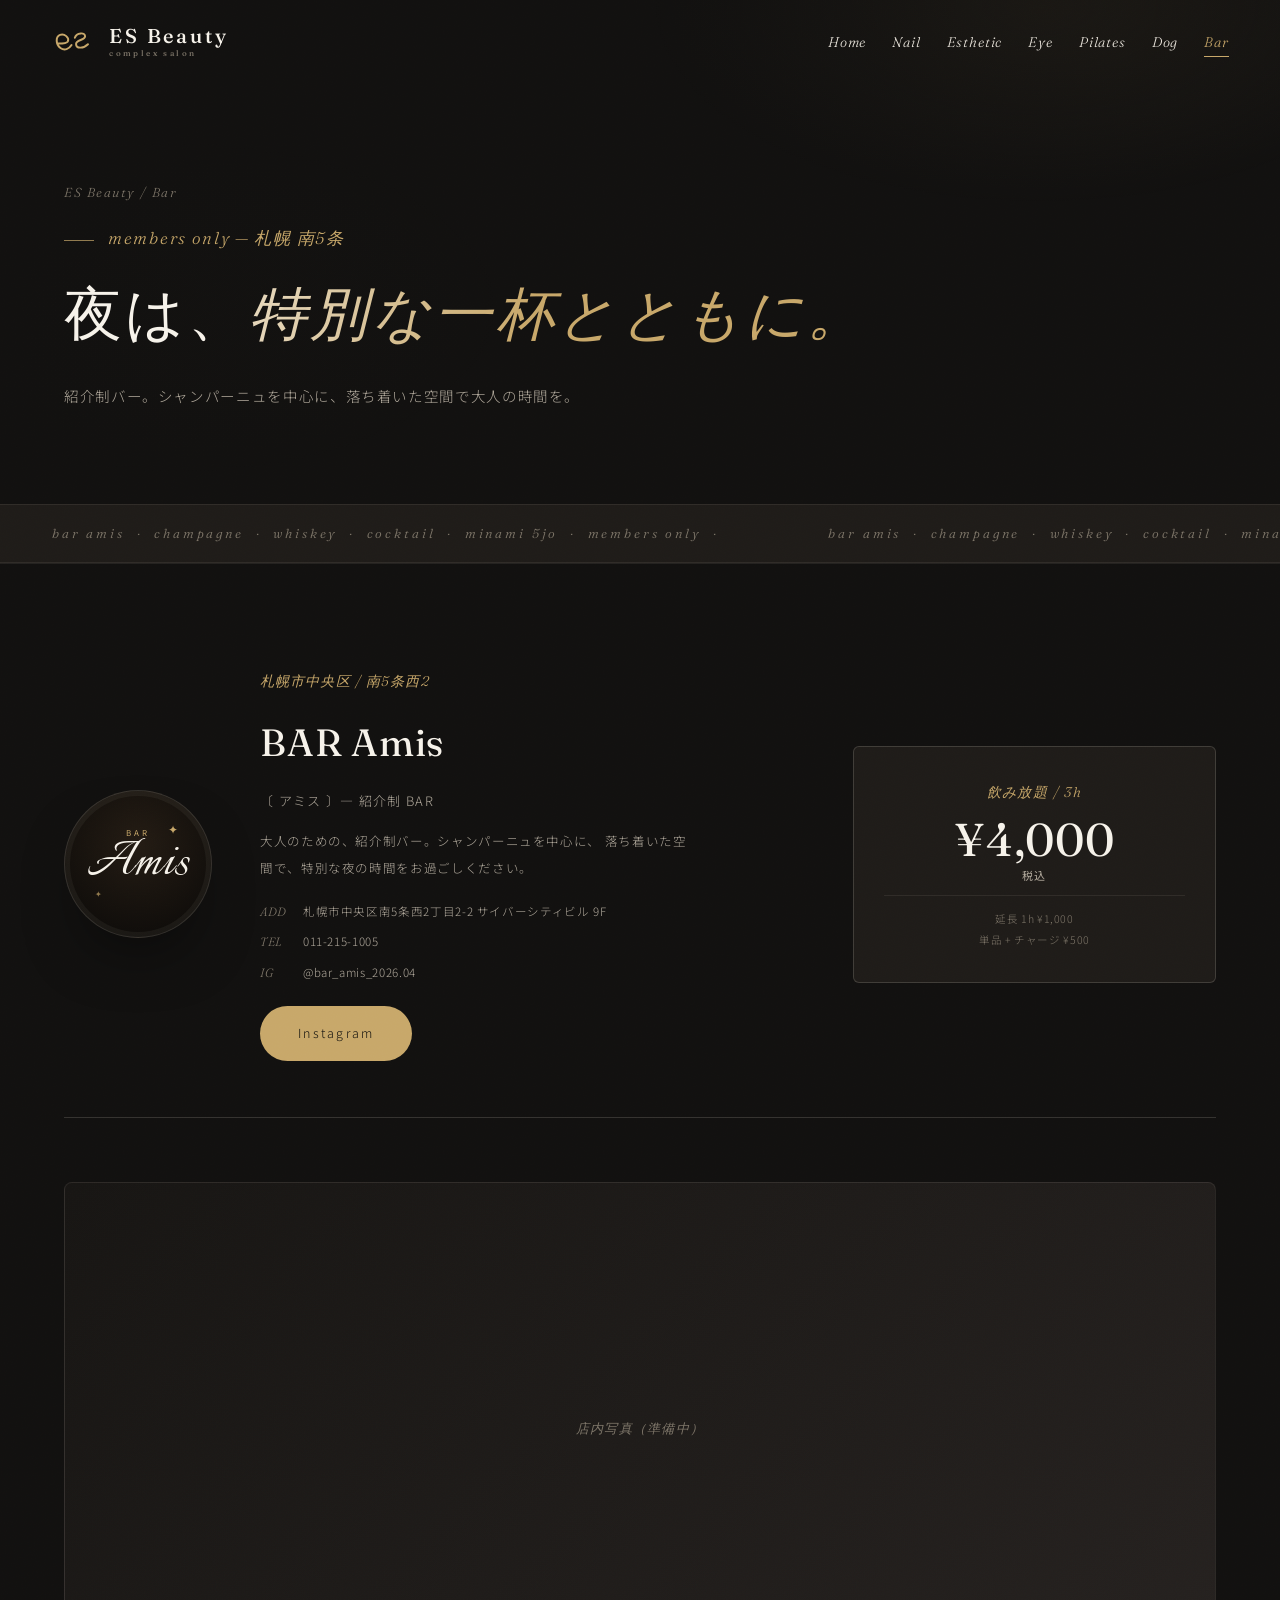
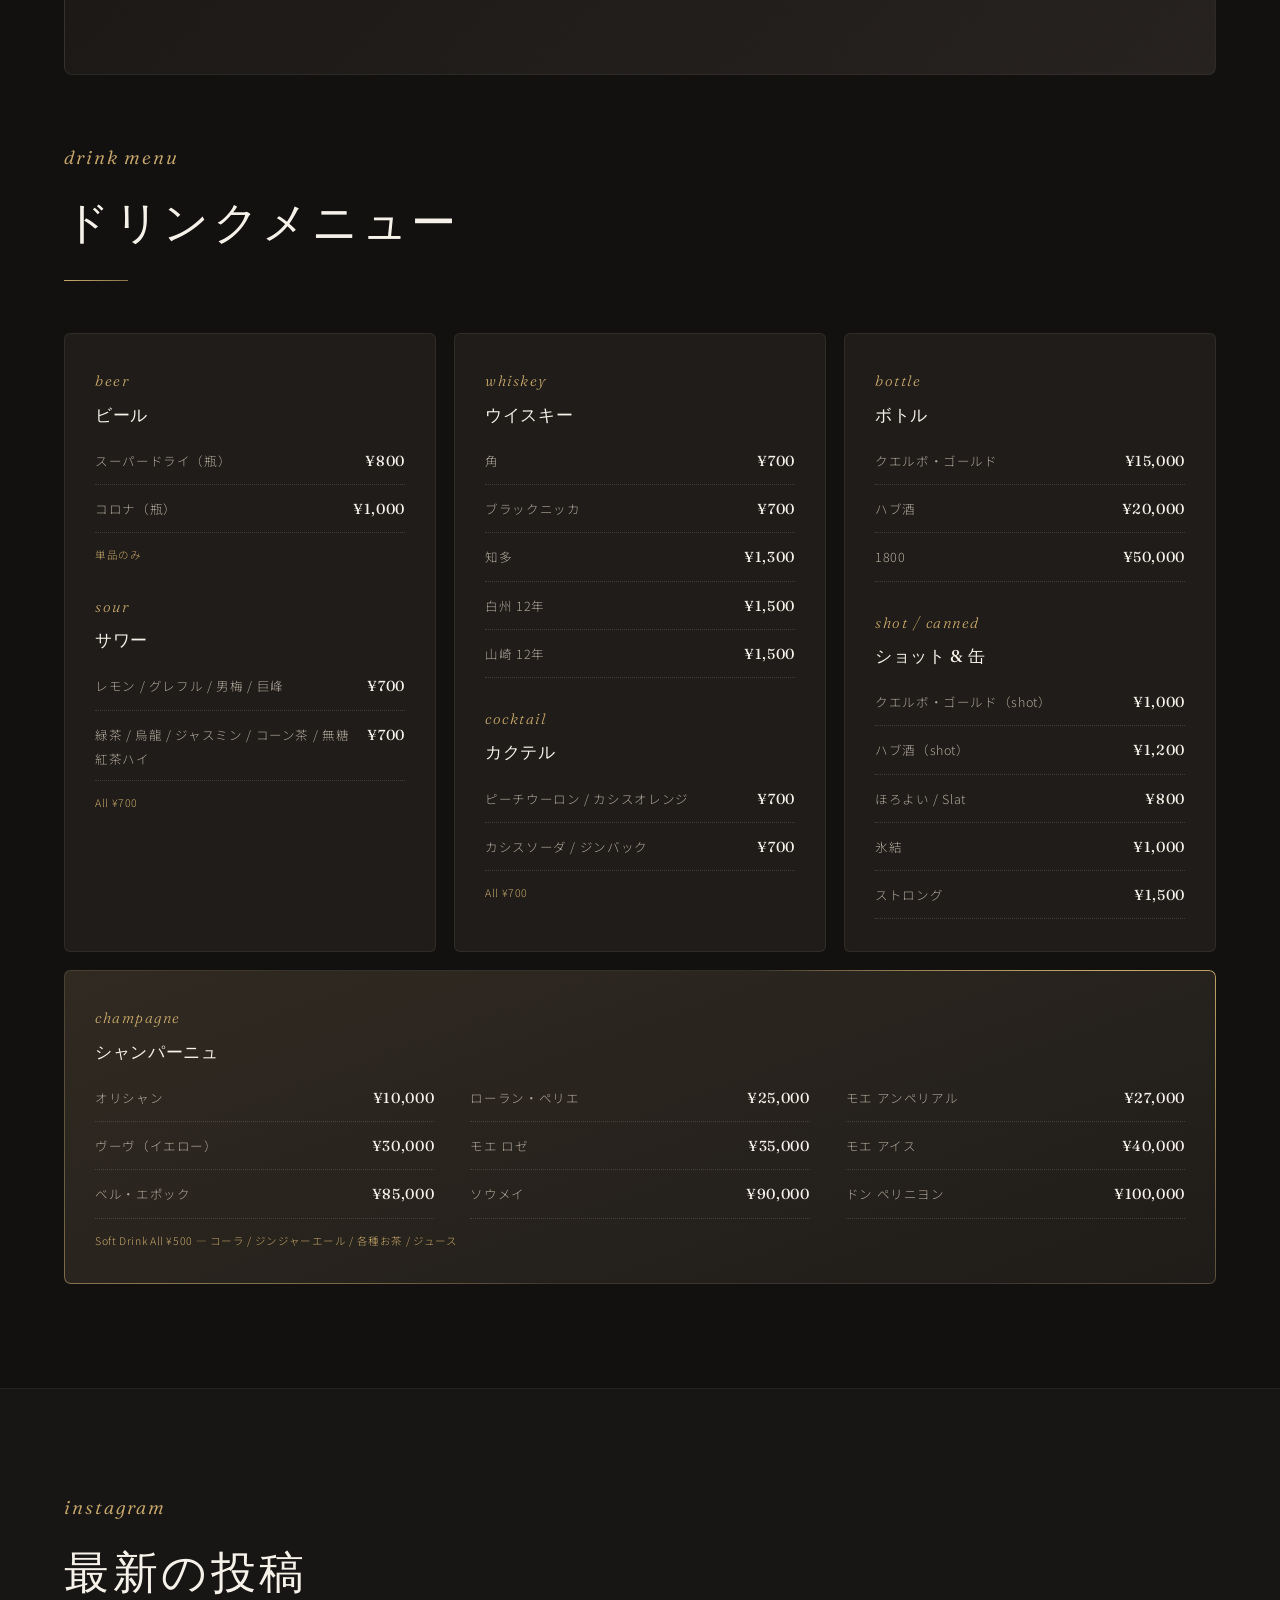
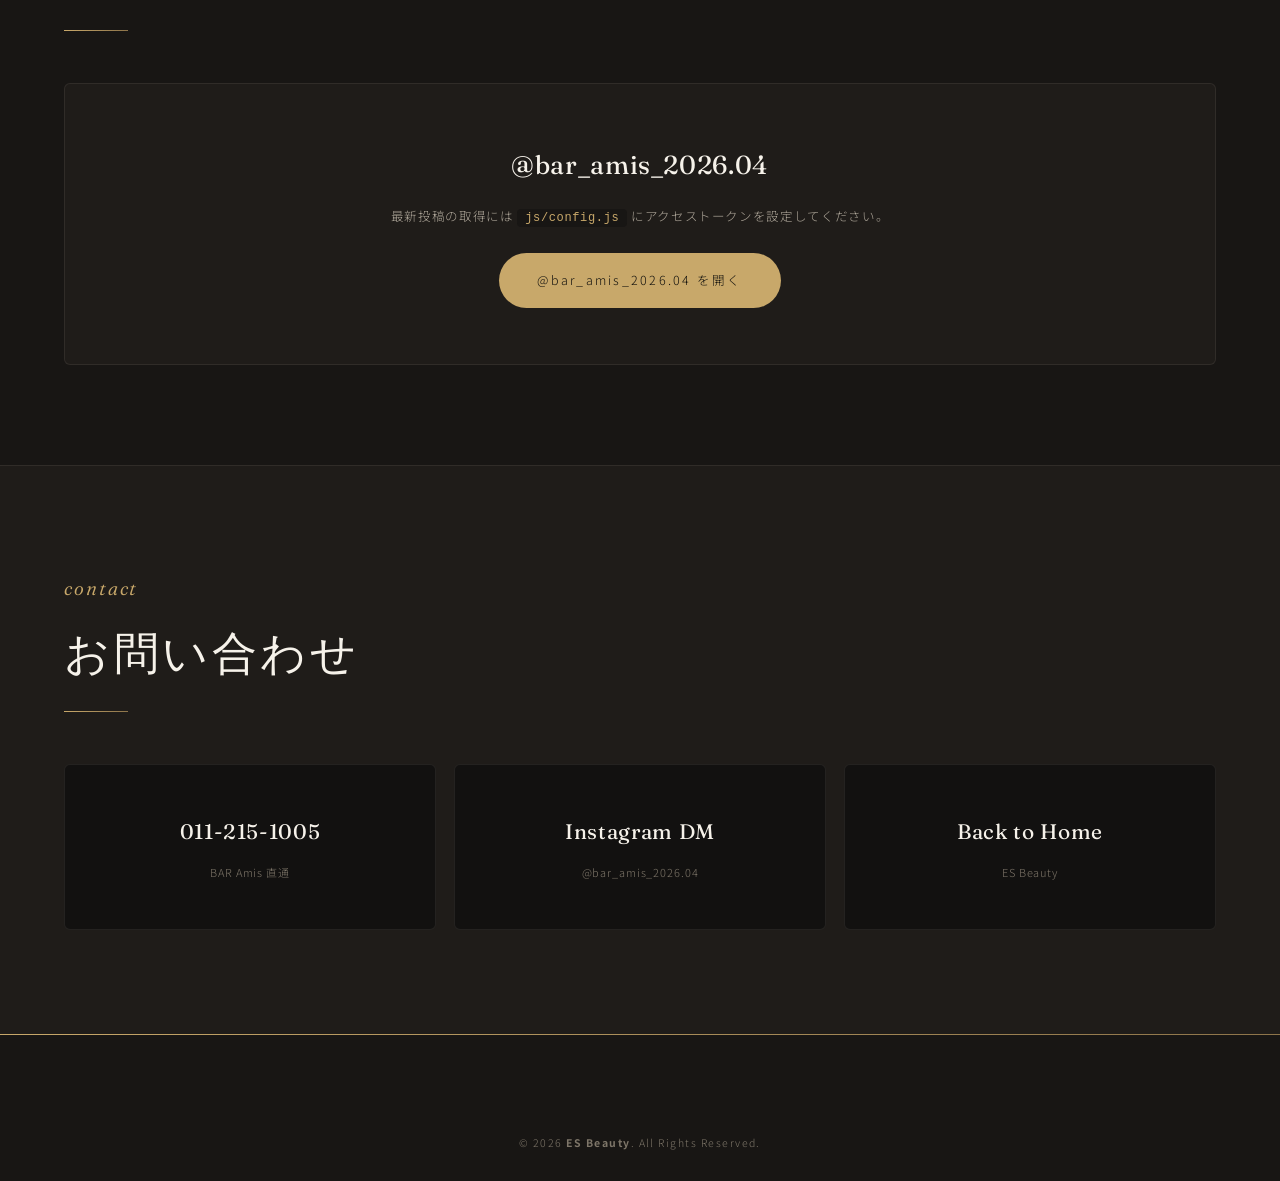
==== commit e514b6ce: "feat: photo slots across every page + generation prompt sheet 26 photo slots, wired so a file droppe" ====
--- a/bar.html
+++ b/bar.html
@@ -49,6 +49,7 @@
 <main>
 
 <section class="page-hero page-hero--dark">
+  <div class="page-hero__bg" aria-hidden="true"><img src="images/hero-bar.jpg" alt="" loading="lazy" decoding="async" onerror="this.remove()"></div>
   <div class="container">
     <p class="page-hero__crumb">ES Beauty / Bar</p>
     <p class="page-hero__kicker">Members Only — 札幌 南5条</p>
@@ -93,6 +94,11 @@
       </div>
     </div>
 
+    <figure class="media-slot" style="margin-bottom:64px;aspect-ratio:21/9">
+      <img src="images/bar-interior.jpg" alt="BAR Amis 店内" loading="lazy" decoding="async" onerror="this.remove()">
+      <figcaption class="media-slot__label">店内写真（準備中）</figcaption>
+    </figure>
+
     <header class="section-head">
       <p class="section-head__en">Drink Menu</p>
       <h2 class="section-head__ja">ドリンクメニュー</h2>
--- a/css/style.css
+++ b/css/style.css
@@ -220,6 +220,8 @@
 .brand-tile--new h3{font-size:42px}
 /* brand colour identities */
 .brand-tile[data-brand="nail"]{background:linear-gradient(140deg,#f0d6cc 0%,#e8c4bc 40%,#d4c8e4 100%)}
+.brand-tile[data-brand="pianeta"]{background:linear-gradient(145deg,#f3ddd6 0%,#e6c6bd 55%,#f6e3dc 100%)}
+.brand-tile[data-brand="uru"]{background:linear-gradient(145deg,#dbe9e4 0%,#c3d7cf 55%,#e0ece7 100%)}
 .brand-tile[data-brand="esthetic"]{background:linear-gradient(150deg,#dce8e4 0%,#c8d8d4 50%,#d4e4d8 100%)}
 .brand-tile[data-brand="eye"]{background:linear-gradient(150deg,#e6ddef 0%,#d3c6e2 50%,#efe6f2 100%)}
 .brand-tile[data-brand="pilates"]{background:linear-gradient(150deg,#f5ece2 0%,#ecd9c8 50%,#f4e6da 100%)}
@@ -671,3 +673,191 @@
 /* nav: allow gentle wrap on mid widths so 7 items never overflow */
 @media (max-width:1180px){.nav__list{gap:20px}.nav__list a{font-size:13px}}
 @media (max-width:820px){.header__logo-text{font-size:18px}}
+
+/* ============================================================
+   Photo layers
+   Every photo <img> carries onerror="this.remove()", so a file that
+   hasn't been generated yet simply vanishes and the existing
+   gradient / label design shows through — never a broken image.
+   Drop a correctly-named file into images/ and it appears.
+   ============================================================ */
+
+/* --- hero & page-hero background photo --- */
+.hero__bg,.page-hero__bg{position:absolute;inset:0;z-index:0;overflow:hidden;pointer-events:none}
+.hero__bg img,.page-hero__bg img{width:100%;height:100%;object-fit:cover;object-position:center}
+.hero__bg::after,.page-hero__bg::after{content:"";position:absolute;inset:0;
+  background:linear-gradient(103deg,var(--bg) 6%,color-mix(in srgb,var(--bg) 80%,transparent) 42%,color-mix(in srgb,var(--bg) 38%,transparent) 100%)}
+body[data-page="bar"] .page-hero__bg::after{
+  background:linear-gradient(103deg,#121110 6%,rgba(18,17,16,.86) 44%,rgba(18,17,16,.5) 100%)}
+.page-hero .container{position:relative;z-index:2}
+/* photo present → soften the decorative washes so it isn't muddied */
+.hero:has(.hero__bg img) .hero__aurora{opacity:.28}
+.hero:has(.hero__bg img)::before{opacity:.5}
+
+/* --- brand tile photo (home services grid) --- */
+.brand-tile__photo{position:absolute;inset:0;z-index:0;overflow:hidden}
+.brand-tile__photo img{width:100%;height:100%;object-fit:cover;filter:grayscale(.4) saturate(.92);transform:scale(1.05);transition:transform 1.3s cubic-bezier(.2,.7,.2,1),filter 1s ease}
+.brand-tile:hover .brand-tile__photo img{transform:scale(1);filter:none}
+.brand-tile__photo::after{content:"";position:absolute;inset:0;
+  background:linear-gradient(158deg,color-mix(in srgb,var(--surface) 82%,transparent),color-mix(in srgb,var(--surface) 40%,transparent))}
+.brand-tile[data-brand="bar"] .brand-tile__photo::after{
+  background:linear-gradient(158deg,rgba(20,17,14,.86),rgba(20,17,14,.5))}
+.brand-tile[data-brand="bar"] .brand-tile__photo img{filter:grayscale(.5) brightness(.85)}
+.brand-tile__body{position:relative;z-index:1}
+.brand-tile__num{z-index:1}
+
+/* --- pet card thumbnail (dog page) --- */
+.pet-card{overflow:hidden}
+.pet-card__thumb{position:relative;aspect-ratio:16/10;overflow:hidden;display:grid;place-items:center;
+  border-bottom:1px solid var(--line-soft);background:linear-gradient(150deg,var(--bg-2),var(--surface-2))}
+.pet-card__thumb img{position:absolute;inset:0;width:100%;height:100%;object-fit:cover;z-index:1;
+  filter:grayscale(.82);transform:scale(1.03);transition:filter 1.1s ease,transform 1.4s cubic-bezier(.2,.7,.2,1)}
+.pet-card:hover .pet-card__thumb img{filter:none;transform:scale(1)}
+.pet-card__thumb-label{font-family:var(--f-display);font-style:italic;font-size:13px;letter-spacing:.1em;color:var(--muted)}
+.pet-card__thumb img~.pet-card__thumb-label{display:none}
+.pet-card__thumb::after{content:"";position:absolute;inset:0;z-index:2;pointer-events:none;
+  background:linear-gradient(105deg,transparent 42%,rgba(255,255,255,.35) 50%,transparent 58%);
+  transform:translateX(-110%);transition:transform .9s ease}
+.pet-card:hover .pet-card__thumb::after{transform:translateX(110%)}
+
+/* --- media-slot: hide the "準備中" caption once a photo is in --- */
+.media-slot img~.media-slot__label{display:none}
+.media-slot img{z-index:1}
+
+/* ============================================================
+   Luxury finish layer — grain, veil intro, per-character type,
+   editorial rules, curtain wipes, statement CTA
+   ============================================================ */
+
+/* film grain over everything (JS-injected, decorative) */
+.grain{position:fixed;inset:-100%;z-index:290;pointer-events:none;opacity:.05;mix-blend-mode:soft-light;
+  background-image:url("data:image/svg+xml,%3Csvg xmlns='http://www.w3.org/2000/svg' width='160' height='160'%3E%3Cfilter id='n'%3E%3CfeTurbulence type='fractalNoise' baseFrequency='0.9' numOctaves='2' stitchTiles='stitch'/%3E%3C/filter%3E%3Crect width='100%25' height='100%25' filter='url(%23n)' opacity='0.55'/%3E%3C/svg%3E");
+  animation:grainShift 7s steps(10) infinite}
+@keyframes grainShift{
+  0%,100%{transform:translate(0,0)}10%{transform:translate(-5%,-8%)}20%{transform:translate(-14%,4%)}
+  30%{transform:translate(6%,-12%)}40%{transform:translate(-4%,14%)}50%{transform:translate(-12%,7%)}
+  60%{transform:translate(13%,0)}70%{transform:translate(0,10%)}80%{transform:translate(3%,12%)}90%{transform:translate(-8%,2%)}}
+body[data-page="bar"] .grain{opacity:.07}
+
+/* brand veil — first visit per tab: the mark draws, then the veil lifts */
+.veil{position:fixed;inset:0;z-index:420;background:var(--bg);display:grid;place-items:center;align-content:center;gap:20px;animation:veilOut .55s cubic-bezier(.7,0,.3,1) .95s forwards}
+.veil svg{width:112px;height:auto;overflow:visible;color:var(--accent)}
+.veil .brandmark__path{stroke-dasharray:200;stroke-dashoffset:200;animation:drawMark .85s cubic-bezier(.6,0,.2,1) .08s forwards}
+.veil__word{font-family:var(--f-display);font-style:italic;font-size:13px;letter-spacing:.5em;text-indent:.5em;color:var(--ink-soft);animation:fadeIn .5s ease .38s backwards}
+@keyframes veilOut{to{opacity:0;visibility:hidden}}
+
+/* while the veil plays, hold the page entrances until it lifts (~1.2s) */
+html.has-veil .hero__kicker{animation-delay:1.3s}
+html.has-veil .hero__lead{animation-delay:1.95s}
+html.has-veil .hero__cta{animation-delay:2.1s}
+html.has-veil .hero__scroll{animation-delay:2.6s}
+html.has-veil .hero__vertical{animation-delay:2.7s}
+html.has-veil .hero__logo .brandmark__path{animation-delay:1.25s,3.8s}
+html.has-veil .page-hero__crumb{animation-delay:1.1s}
+html.has-veil .page-hero__kicker{animation-delay:1.25s}
+html.has-veil .page-hero__title{animation-delay:1.4s}
+html.has-veil .page-hero__lead{animation-delay:1.6s}
+
+/* per-character type reveal (JS splits; base markup stays visible without JS) */
+.ch{display:inline-block;animation:chIn .72s cubic-bezier(.2,.65,.2,1) both}
+@keyframes chIn{from{opacity:0;transform:translateY(.55em) rotate(4deg);filter:blur(7px)}to{opacity:1;transform:none;filter:none}}
+.hero__title.is-split .line>span{animation:none}
+.page-hero__title.is-split{animation:none}
+
+/* editorial rules on kickers */
+.hero__kicker::before,.hero__kicker::after,
+.page-hero__kicker::before{content:"";display:inline-block;width:30px;height:1px;background:var(--accent);vertical-align:middle;margin:0 14px;opacity:.7}
+.hero__kicker::before{margin-left:0}.hero__kicker::after{margin-right:0}
+.page-hero__kicker::before{margin-left:0}
+
+/* vertical statement (home hero, desktop) */
+.hero__vertical{position:absolute;left:4.5%;top:50%;transform:translateY(-50%);writing-mode:vertical-rl;font-family:var(--f-display);font-size:12.5px;letter-spacing:.42em;color:var(--muted);z-index:2;animation:fadeIn 1.2s ease 1.7s backwards}
+.hero__vertical::after{content:"";display:block;width:1px;height:56px;background:linear-gradient(var(--accent),transparent);margin:18px auto 0}
+@media (max-width:980px){.hero__vertical{display:none}}
+
+/* brand tiles: swing-in arrow chip + bar tile becomes a full-width band */
+.brand-tile::after{content:"→";position:absolute;top:18px;right:18px;width:38px;height:38px;border:1px solid var(--line);border-radius:50%;display:grid;place-items:center;font-family:var(--f-display);font-size:15px;color:var(--accent);background:color-mix(in srgb,var(--surface) 55%,transparent);opacity:0;transform:translate(8px,-8px) rotate(-45deg);transition:opacity .35s ease,transform .5s cubic-bezier(.2,.8,.2,1)}
+.brand-tile:hover::after{opacity:1;transform:none}
+.brand-tile[data-brand="bar"]::after{border-color:rgba(233,228,219,.25);color:#c8a86a;background:rgba(0,0,0,.25)}
+/* 8 tiles across 3 columns: bar closes the last row (1 + 2 = 3) */
+.brand-tile[data-brand="bar"]{grid-column:span 2;min-height:190px}
+.brand-tile[data-brand="bar"] .brand-tile__body{min-height:190px}
+@media (max-width:980px){.brand-tile[data-brand="bar"]{grid-column:1/-1}}
+@media (max-width:720px){.brand-tile[data-brand="bar"]{grid-column:span 1}}
+
+/* curtain wipe when media frames reveal */
+html.js .media-slot.rv::after,html.js .video-embed.rv::before{content:"";position:absolute;inset:0;z-index:3;background:linear-gradient(120deg,#e8ddcb,#dccdb4);transition:transform 1s cubic-bezier(.7,0,.2,1) calc(var(--d,0ms) + 200ms)}
+html.js .media-slot.rv.is-in::after,html.js .video-embed.rv.is-in::before{transform:translateX(101.5%)}
+
+/* statement CTA band */
+.cta-band{position:relative;padding:130px 0;background:var(--surface);overflow:hidden;text-align:center;border-top:1px solid var(--line-soft)}
+.cta-band::before{content:"";position:absolute;inset:-30%;background:
+  radial-gradient(34% 40% at 30% 40%,rgba(224,185,178,.28),transparent 70%),
+  radial-gradient(32% 38% at 72% 60%,rgba(207,195,223,.24),transparent 70%);
+  filter:blur(30px);animation:heroDrift 24s ease-in-out infinite alternate}
+.cta-band__inner{position:relative;z-index:1;display:grid;gap:26px;justify-items:center}
+.cta-band__kicker{font-family:var(--f-display);font-style:italic;font-size:16px;letter-spacing:.14em;color:var(--accent)}
+.cta-band__title{font-family:var(--f-display);font-weight:380;font-size:clamp(1.9rem,4.6vw,3.4rem);line-height:1.5;letter-spacing:.06em;color:var(--ink-strong);word-break:keep-all;overflow-wrap:anywhere}
+.cta-band__note{font-size:12.5px;letter-spacing:.08em;color:var(--ink-soft)}
+
+/* gold hairline crowning the footer */
+.footer{position:relative}
+.footer::before{content:"";position:absolute;top:-1px;left:0;right:0;height:1px;background:var(--grad);background-size:200% 100%;animation:gradFlow 9s linear infinite}
+
+/* micro-interactions */
+.btn{transition:.35s ease,letter-spacing .4s ease}
+.btn:hover{letter-spacing:.26em}
+.menu-card__name{transition:color .35s ease}
+.menu-card:hover .menu-card__name{color:var(--accent)}
+.section-head__ja{text-wrap:balance}
+.access-item h3{transition:color .35s ease}
+.access-item:hover h3{color:var(--accent)}
+
+/* responsive + reduced-motion + print guards for the new layer */
+@media (prefers-reduced-motion:reduce){.grain{display:none!important}}
+@media print{.grain,.veil,.cta-band::before{display:none!important}}
+
+/* ============================================================
+   Mobile polish (≤720px)
+   ============================================================ */
+@media (max-width:720px){
+  /* hero: tighter, lighter, titles sized so authored lines never re-wrap */
+  .hero{padding:128px 0 96px}
+  .hero__scroll{display:none} /* collides with CTA on small screens */
+  .hero__logo svg{width:96px}
+  .hero__title{font-size:clamp(1.85rem,8.4vw,2.9rem);line-height:1.42}
+  .hero__lead{line-height:2.15}
+  .hero__aurora,.hero__orbs{display:none} /* keep ::before wash; save GPU */
+  .hero__kicker::before,.hero__kicker::after{width:18px;margin:0 10px}
+  .hero__kicker::before{margin-left:0}.hero__kicker::after{margin-right:0}
+  .grain{opacity:.04}
+
+  .page-hero__title{font-size:clamp(1.5rem,6.9vw,2.4rem)}
+  .page-hero__kicker{font-size:15px}
+
+  .header{padding:18px 0}
+  .header__logo-mark,.brandmark{width:40px;height:29px}
+
+  .brand-tile{min-height:0}
+  .brand-tile__body{min-height:0;padding:30px 24px 26px}
+  .brand-tile--new h3{font-size:34px}
+  .brand-tile__num{font-size:84px;bottom:-14px}
+  .brand-tile::after{width:34px;height:34px;top:14px;right:14px}
+  .brand-tile[data-brand="bar"],.brand-tile[data-brand="bar"] .brand-tile__body{min-height:0}
+
+  .cta-band{padding:88px 0}
+  .cta-band__title{line-height:1.6}
+
+  .ig-feed{grid-template-columns:repeat(2,1fr);gap:10px}
+
+  .marquee__item{font-size:11.5px;padding:0 34px;letter-spacing:.18em}
+  .marquee-strip{padding:12px 0}
+
+  .to-top{right:16px;bottom:16px;width:46px;height:46px}
+  .video-embed__play{width:58px;height:58px}
+  .contact-card{padding:36px 24px}
+  .access-item{padding:24px 8px}
+  .concept__pillars strong{font-size:20px}
+  .concept__pillars li{padding:18px 6px}
+  .section-head{margin-bottom:38px}
+}
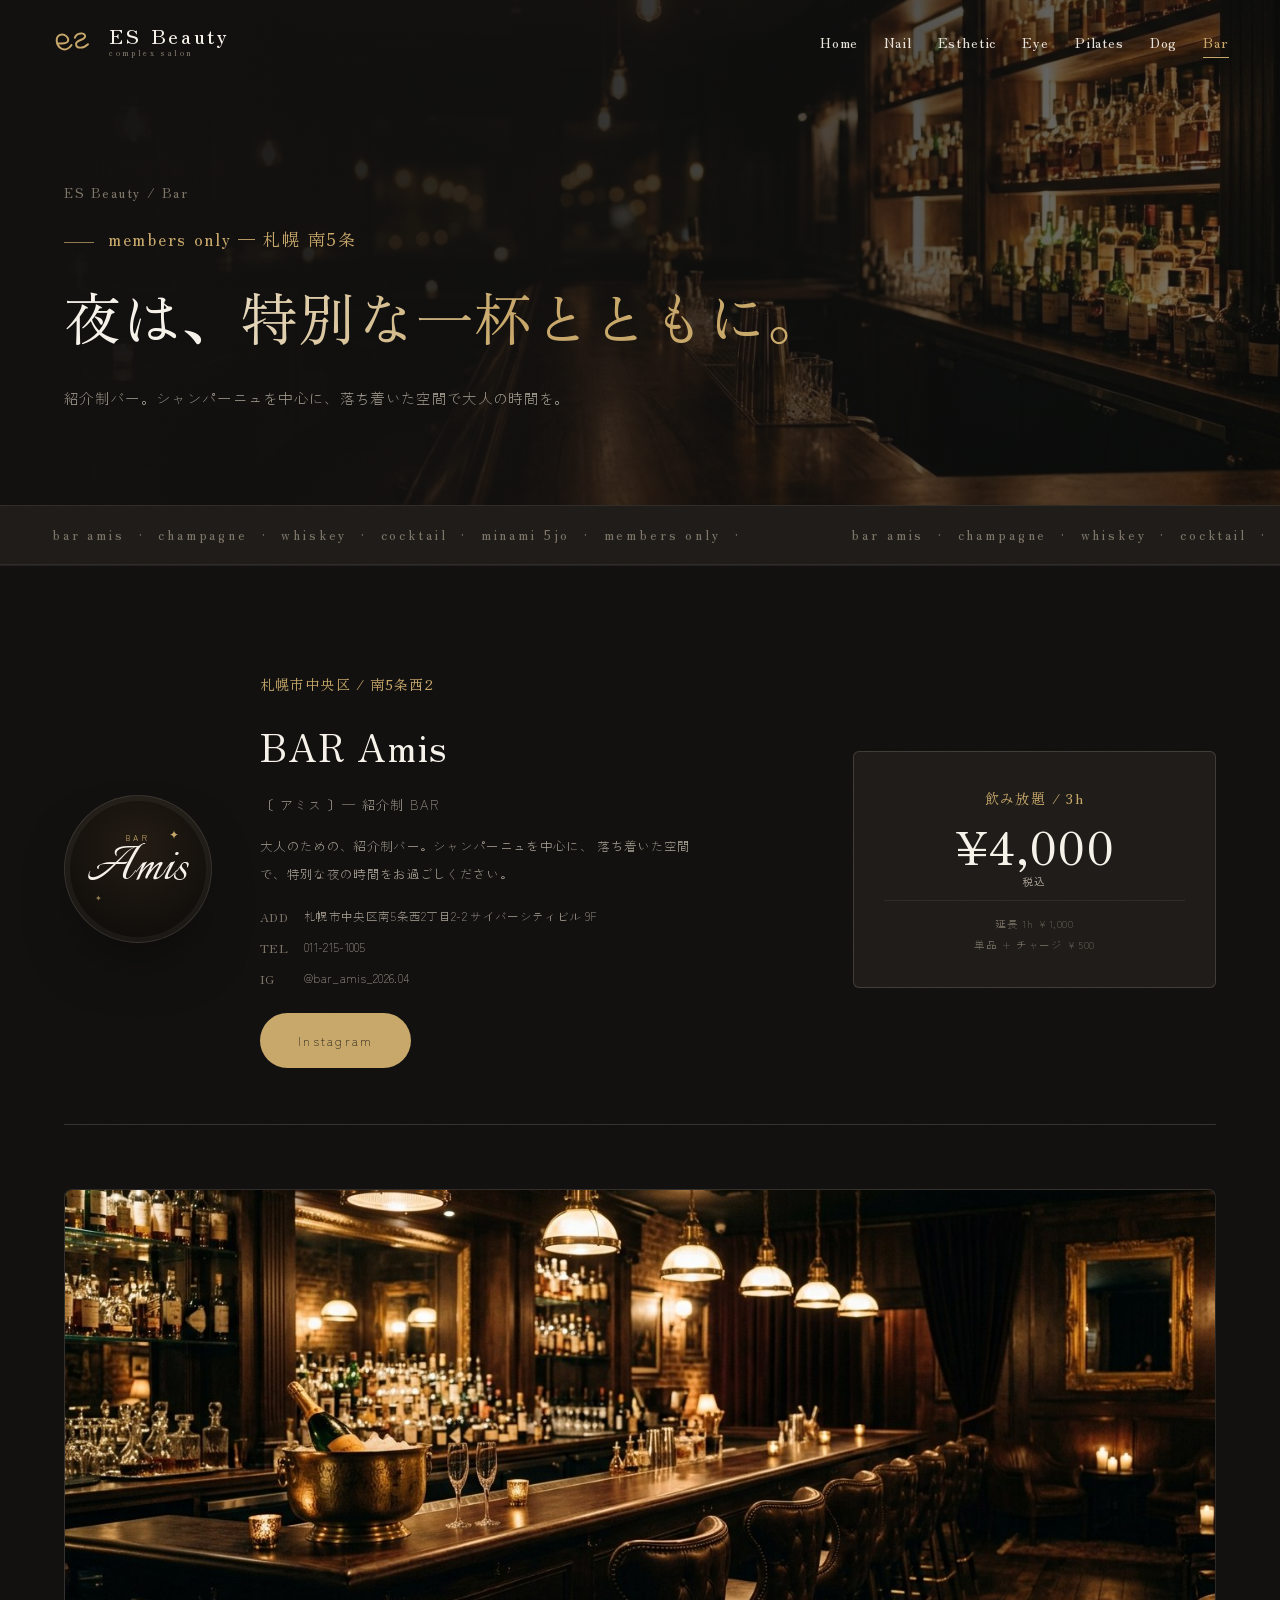
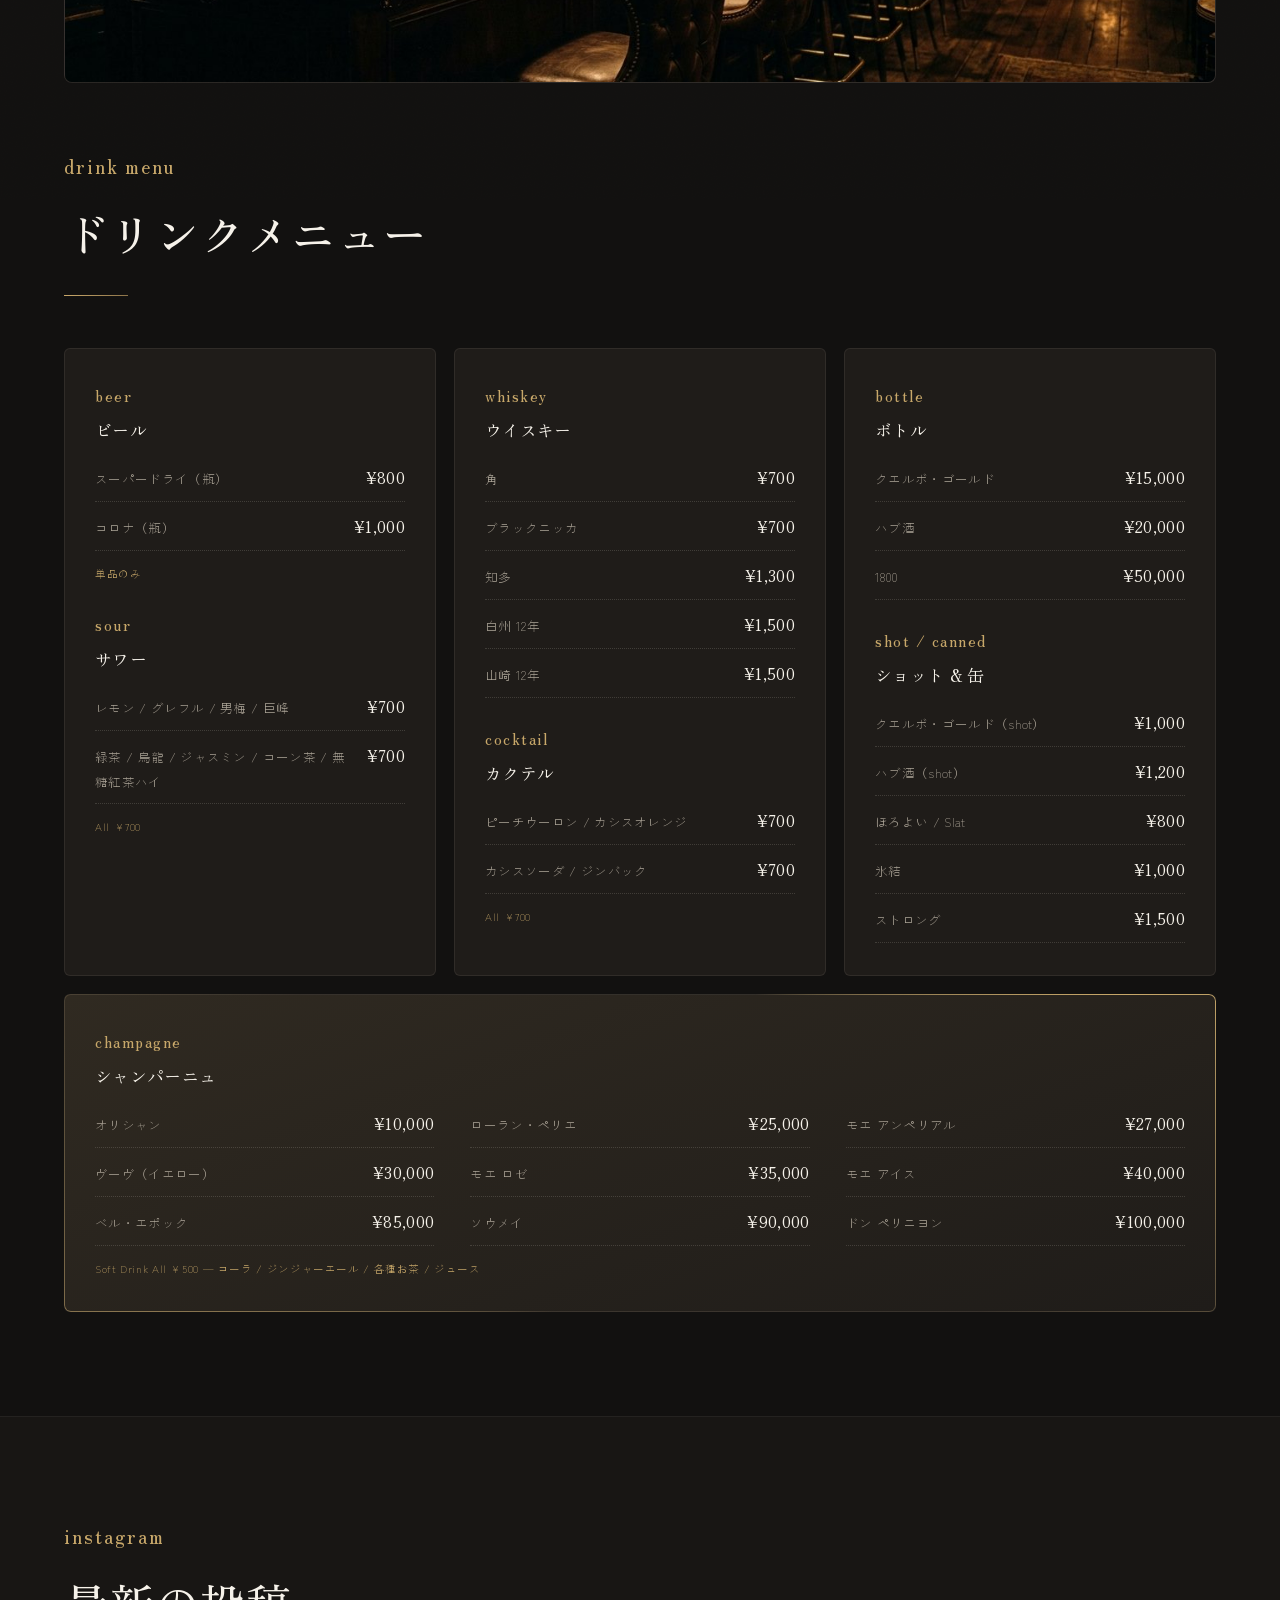
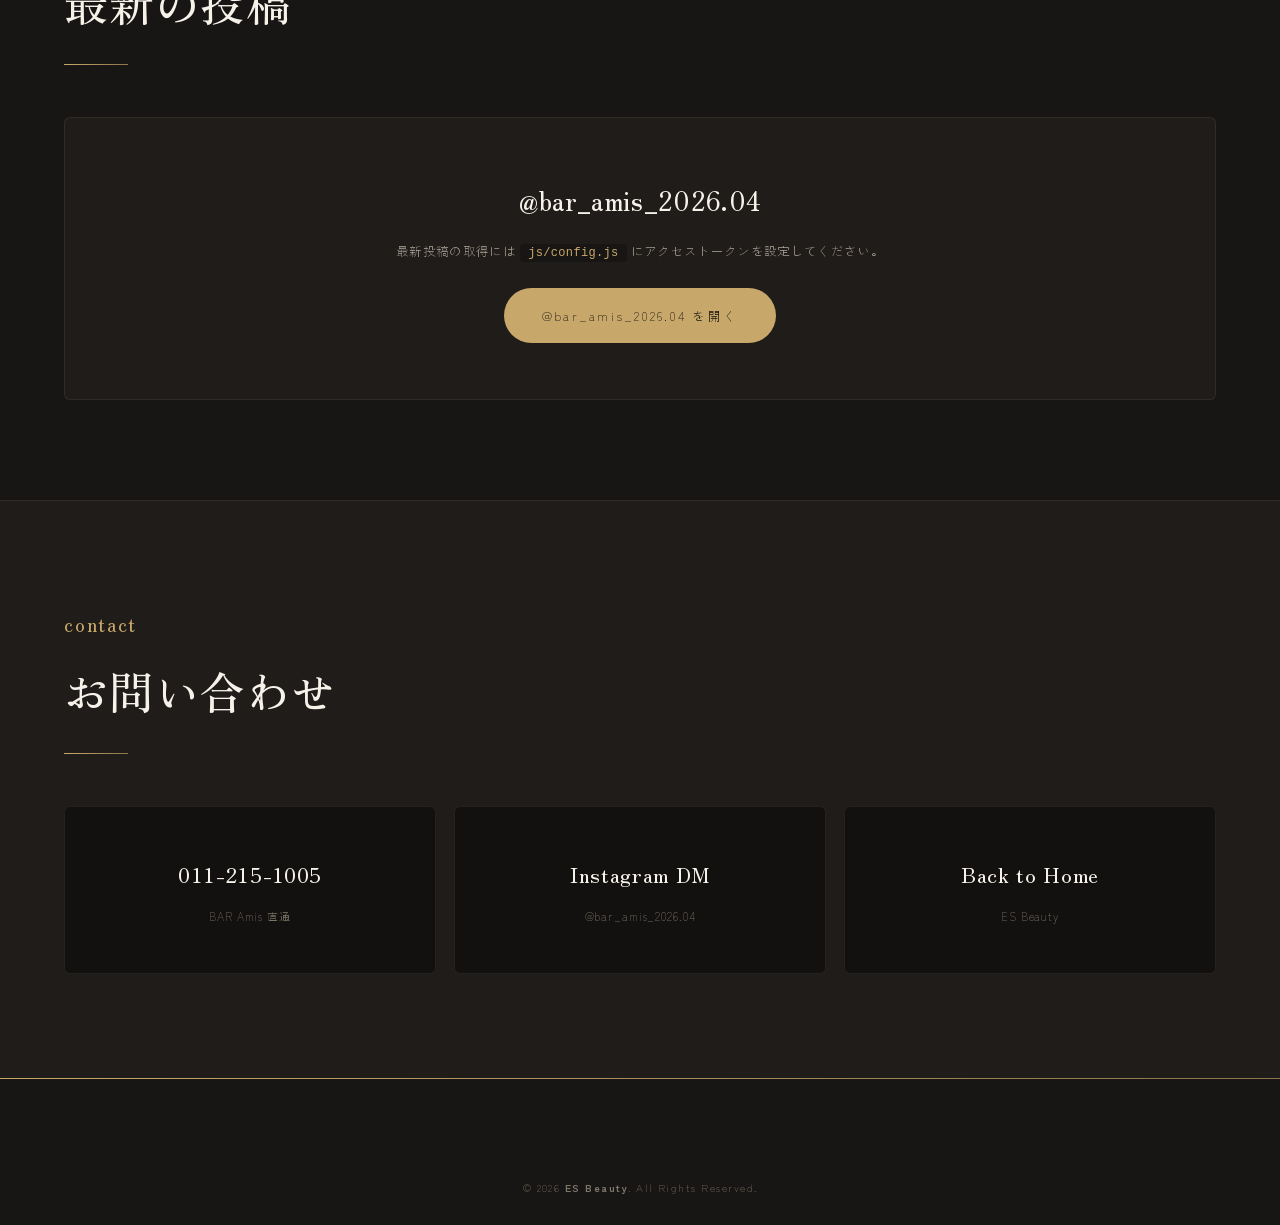
==== commit 3f4cfd55: "type: replace the typeface system — this is what read as "AI-made" Three specific causes, not a vagu" ====
--- a/bar.html
+++ b/bar.html
@@ -18,7 +18,7 @@
 <meta name="twitter:card" content="summary">
 <link rel="preconnect" href="https://fonts.googleapis.com">
 <link rel="preconnect" href="https://fonts.gstatic.com" crossorigin>
-<link href="https://fonts.googleapis.com/css2?family=Fraunces:ital,opsz,wght@0,9..144,300..600;1,9..144,300..560&family=Noto+Sans+JP:wght@300;400;500&family=Italianno&display=swap" rel="stylesheet">
+<link href="https://fonts.googleapis.com/css2?family=Zen+Old+Mincho:wght@400;500;600;700&family=Zen+Kaku+Gothic+New:wght@300;400;500&family=Italianno&display=swap" rel="stylesheet">
 <link rel="stylesheet" href="css/style.css">
 </head>
 <body data-page="bar">
--- a/css/style.css
+++ b/css/style.css
@@ -1,7 +1,7 @@
 /* ============================================================
    ES Beauty — light, soft, salon-led (reference: iloli-hair.com)
    Warm white × beige × gray. Quiet multicolour gradient accents.
-   Display: Fraunces (italic accents). Body: Noto Sans JP.
+   Display: Zen Old Mincho. Body: Zen Kaku Gothic New.
    BAR Amis page keeps a warm-dark scheme via body[data-page=bar].
    ============================================================ */
 :root{
@@ -21,8 +21,14 @@
   --btn-bg:#4c463e;
   --btn-fg:#f7f4ef;
 
-  --f-display:"Fraunces","Cormorant Garamond",serif;
-  --f-sans:"Noto Sans JP","Inter",-apple-system,BlinkMacSystemFont,sans-serif;
+  /* Japanese typefaces are loaded explicitly. Previously the display stack
+     held only Latin faces, so every Japanese heading fell through to the
+     generic `serif` — a different mincho on every device (Hiragino on iOS,
+     Yu/MS Mincho on Windows, Noto Serif CJK on Android). Now the heading
+     face is fixed, and body type moves off Noto Sans JP, the default that
+     reads as "free template" to a Japanese eye. */
+  --f-display:"Zen Old Mincho","Hiragino Mincho ProN","Yu Mincho",serif;
+  --f-sans:"Zen Kaku Gothic New","Hiragino Sans","Yu Gothic",sans-serif;
   --f-script:"Italianno",cursive;  /* BAR Amis mark only */
 
   --shadow:0 26px 60px -30px rgba(76,70,62,.28);
@@ -53,9 +59,9 @@
   font-family:var(--f-sans);
   background:var(--bg);
   color:var(--ink);
-  line-height:1.95;
+  line-height:2.0;
   font-weight:300;
-  letter-spacing:.04em;
+  letter-spacing:.02em;
 }
 img{max-width:100%;display:block}
 a{color:inherit;text-decoration:none;transition:color .3s ease,opacity .3s ease}
@@ -63,6 +69,8 @@
 button{font-family:inherit;cursor:pointer;border:none;background:none;color:inherit}
 ul{list-style:none}
 ::selection{background:#e0d6c4;color:#332f29}
+/* mincho has no true italic; let nothing synthesise an oblique */
+em,i,address{font-style:normal}
 
 .container{width:min(90%,1180px);margin-inline:auto}
 
@@ -113,7 +121,7 @@
 .header__logo-text b{font-weight:inherit;font-family:inherit}
 .header__logo-text small{font-size:8px;letter-spacing:.3em;color:var(--muted);text-transform:lowercase}
 .nav__list{display:flex;gap:26px;align-items:center}
-.nav__list a{font-family:var(--f-display);font-style:italic;font-size:14px;letter-spacing:.06em;position:relative;color:var(--ink);white-space:nowrap}
+.nav__list a{font-family:var(--f-display);font-size:14px;letter-spacing:.06em;position:relative;color:var(--ink);white-space:nowrap}
 .nav__list a::after{content:"";position:absolute;left:0;right:0;bottom:-6px;height:1px;background:var(--ink);transform:scaleX(0);transform-origin:right;transition:transform .4s cubic-bezier(.7,0,.3,1)}
 .nav__list a:hover{opacity:1}
 .nav__list a:hover::after{transform:scaleX(1);transform-origin:left}
@@ -146,22 +154,22 @@
 }
 .hero__inner{position:relative;z-index:2;display:grid;gap:30px;justify-items:center;width:min(92%,880px)}
 .hero__lead-col{display:grid;gap:26px;justify-items:center}
-.hero__kicker{font-family:var(--f-display);font-style:italic;font-size:17px;letter-spacing:.12em;color:var(--accent)}
-.hero__title{font-family:var(--f-display);font-weight:340;line-height:1.3;letter-spacing:.06em;font-size:clamp(2.9rem,6.2vw,5rem);color:var(--ink-strong);word-break:keep-all;overflow-wrap:anywhere}
+.hero__kicker{font-family:var(--f-display);font-size:17px;letter-spacing:.12em;color:var(--accent)}
+.hero__title{font-family:var(--f-display);font-weight:400;line-height:1.3;letter-spacing:.01em;font-size:clamp(2.9rem,6.2vw,5rem);color:var(--ink-strong);word-break:keep-all;overflow-wrap:anywhere}
 .hero__lead{font-size:clamp(13px,1.3vw,14.5px);line-height:2.4;color:var(--ink-soft)}
 .hero__cta{display:flex;flex-wrap:wrap;gap:14px;margin-top:8px;justify-content:center}
-.hero__scroll{position:absolute;bottom:26px;left:50%;transform:translateX(-50%);display:grid;justify-items:center;gap:10px;z-index:2;font-family:var(--f-display);font-style:italic;font-size:12px;letter-spacing:.18em;color:var(--muted)}
+.hero__scroll{position:absolute;bottom:26px;left:50%;transform:translateX(-50%);display:grid;justify-items:center;gap:10px;z-index:2;font-family:var(--f-display);font-size:12px;letter-spacing:.18em;color:var(--muted)}
 .hero__scroll::after{content:"";width:1px;height:52px;background:linear-gradient(var(--accent),transparent);animation:scrollPulse 2.4s ease-in-out infinite}
 @keyframes scrollPulse{0%,100%{transform:scaleY(.35);transform-origin:top;opacity:.5}50%{transform:scaleY(1);transform-origin:top;opacity:1}}
-.hero::after{content:"ES Beauty";position:absolute;bottom:-50px;right:-40px;font-family:var(--f-display);font-style:italic;font-weight:560;font-size:clamp(110px,17vw,210px);line-height:1;color:rgba(169,142,95,.055);letter-spacing:-.02em;pointer-events:none;user-select:none;z-index:1;white-space:nowrap}
+.hero::after{content:"ES Beauty";position:absolute;bottom:-50px;right:-40px;font-family:var(--f-display);font-weight:600;font-size:clamp(110px,17vw,210px);line-height:1;color:rgba(169,142,95,.055);letter-spacing:-.02em;pointer-events:none;user-select:none;z-index:1;white-space:nowrap}
 
 /* ============================================================ Section head */
 .section-head{display:grid;gap:12px;margin-bottom:52px;max-width:780px;position:relative;padding-bottom:26px}
 .section-head::after{content:"";position:absolute;left:0;bottom:0;width:64px;height:1px}
 .section-head--center{margin-inline:auto;text-align:center;justify-items:center}
 .section-head--center::after{left:50%;transform:translateX(-50%)}
-.section-head__en{font-family:var(--f-display);font-style:italic;font-weight:340;font-size:19px;letter-spacing:.1em;color:var(--accent);text-transform:lowercase}
-.section-head__ja{font-family:var(--f-display);font-weight:380;font-size:clamp(1.7rem,3.6vw,2.8rem);line-height:1.5;letter-spacing:.08em;color:var(--ink-strong);word-break:keep-all;overflow-wrap:anywhere}
+.section-head__en{font-family:var(--f-display);font-weight:400;font-size:19px;letter-spacing:.1em;color:var(--accent);text-transform:lowercase}
+.section-head__ja{font-family:var(--f-display);font-weight:500;font-size:clamp(1.7rem,3.6vw,2.8rem);line-height:1.62;letter-spacing:.01em;color:var(--ink-strong);word-break:keep-all;overflow-wrap:anywhere}
 .section-head__desc{font-size:13px;line-height:2.3;color:var(--ink-soft);max-width:620px}
 
 /* ============================================================ Concept */
@@ -169,15 +177,15 @@
 .concept__grid{display:grid;grid-template-columns:1.05fr 1fr;gap:80px;align-items:center}
 .concept__text p{font-size:14px;line-height:2.5;margin-bottom:26px;color:var(--ink-soft)}
 .concept__text strong{color:var(--ink-strong);font-weight:400}
-.concept__text em{font-family:var(--f-display);font-style:italic;font-size:1.18em;color:var(--accent)}
+.concept__text em{font-family:var(--f-display);font-size:1.18em;color:var(--accent)}
 .concept__pillars{display:grid}
 .concept__pillars li{display:grid;grid-template-columns:46px 1fr auto;gap:20px;align-items:baseline;padding:24px 6px;border-top:1px solid var(--line-soft);transition:.35s ease}
 .concept__pillars li:last-child{border-bottom:1px solid var(--line-soft)}
 .concept__pillars li:hover{padding-left:16px;background:linear-gradient(90deg,rgba(169,142,95,.07),transparent)}
-.concept__pillars span{font-family:var(--f-display);font-style:italic;font-size:14px;color:var(--muted)}
-.concept__pillars strong{font-family:var(--f-display);font-size:24px;font-weight:430;letter-spacing:.04em;color:var(--ink-strong)}
+.concept__pillars span{font-family:var(--f-display);font-size:14px;color:var(--muted)}
+.concept__pillars strong{font-family:var(--f-display);font-size:24px;font-weight:400;letter-spacing:.04em;color:var(--ink-strong)}
 .concept__pillars small{grid-column:2;font-size:11.5px;letter-spacing:.06em;color:var(--muted);margin-top:2px}
-.concept__pillars em{font-family:var(--f-display);font-style:italic;font-size:13px;color:var(--accent);align-self:center}
+.concept__pillars em{font-family:var(--f-display);font-size:13px;color:var(--accent);align-self:center}
 
 /* ============================================================ Page hero (sub pages) */
 .page-hero{position:relative;padding:180px 0 90px;background:var(--bg);overflow:hidden}
@@ -199,10 +207,10 @@
 body[data-page="pilates"] .page-hero::before{background:radial-gradient(36% 42% at 76% 24%,rgba(224,200,170,.40),transparent 70%),radial-gradient(30% 36% at 20% 70%,rgba(210,200,180,.26),transparent 70%)}
 body[data-page="dog"] .page-hero::before{background:radial-gradient(36% 42% at 76% 24%,rgba(217,195,163,.42),transparent 70%),radial-gradient(30% 36% at 20% 70%,rgba(200,185,165,.28),transparent 70%)}
 .page-hero .container{position:relative;z-index:2}
-.page-hero__crumb{font-family:var(--f-display);font-style:italic;font-size:13px;letter-spacing:.12em;color:var(--muted);margin-bottom:16px}
-.page-hero__kicker{font-family:var(--f-display);font-style:italic;font-size:17px;letter-spacing:.1em;color:var(--accent);margin-bottom:20px;text-transform:lowercase}
-.page-hero__title{font-family:var(--f-display);font-weight:360;line-height:1.4;letter-spacing:.06em;font-size:clamp(2.1rem,4.6vw,3.6rem);color:var(--ink-strong);margin-bottom:24px;word-break:keep-all;overflow-wrap:anywhere}
-.page-hero__title em{font-style:italic;color:var(--accent)}
+.page-hero__crumb{font-family:var(--f-display);font-size:13px;letter-spacing:.12em;color:var(--muted);margin-bottom:16px}
+.page-hero__kicker{font-family:var(--f-display);font-size:17px;letter-spacing:.1em;color:var(--accent);margin-bottom:20px;text-transform:lowercase}
+.page-hero__title{font-family:var(--f-display);font-weight:400;line-height:1.4;letter-spacing:.01em;font-size:clamp(2.1rem,4.6vw,3.6rem);color:var(--ink-strong);margin-bottom:24px;word-break:keep-all;overflow-wrap:anywhere}
+.page-hero__title em{color:var(--accent)}
 .page-hero__lead{font-size:clamp(13px,1.3vw,14.5px);line-height:2.4;max-width:600px;color:var(--ink-soft)}
 
 /* ============================================================ Brands grid (home) */
@@ -213,8 +221,8 @@
 .brand-tile::before{content:"";position:absolute;top:0;left:24px;right:24px;height:1px;background:var(--grad);background-size:200% 100%;animation:gradFlow 9s linear infinite;opacity:0;transition:opacity .4s ease}
 .brand-tile:hover::before{opacity:1}
 .brand-tile__body{padding:38px 32px 32px;display:grid;gap:12px;min-height:240px;grid-template-rows:auto auto 1fr}
-.brand-tile__kicker{font-family:var(--f-display);font-style:italic;font-size:15px;letter-spacing:.08em;color:var(--accent);text-transform:lowercase}
-.brand-tile h3{font-family:var(--f-display);font-weight:420;font-size:32px;letter-spacing:.03em;color:var(--ink-strong);line-height:1.1}
+.brand-tile__kicker{font-family:var(--f-display);font-size:15px;letter-spacing:.08em;color:var(--accent);text-transform:lowercase}
+.brand-tile h3{font-family:var(--f-display);font-weight:400;font-size:32px;letter-spacing:.03em;color:var(--ink-strong);line-height:1.1}
 .brand-tile p{font-size:12.5px;line-height:2.1;color:var(--ink-soft);align-self:end}
 .brand-tile--new{grid-column:span 2}
 .brand-tile--new h3{font-size:42px}
@@ -230,7 +238,7 @@
 .brand-tile[data-brand="bar"] h3,.brand-tile[data-brand="bar"] p{color:#e9e4db}
 .brand-tile[data-brand="bar"] .brand-tile__kicker{color:#c8a86a}
 .brand-tile[data-brand="bar"]:hover::before{background:linear-gradient(90deg,#c8a86a,#8d744a,#c8a86a);background-size:200% 100%;animation:gradFlow 9s linear infinite}
-.brand-tile__num{position:absolute;bottom:-18px;right:16px;font-family:var(--f-display);font-style:italic;font-weight:320;font-size:110px;line-height:1;color:rgba(76,70,62,.055);pointer-events:none;user-select:none;letter-spacing:-.02em}
+.brand-tile__num{position:absolute;bottom:-18px;right:16px;font-family:var(--f-display);font-weight:400;font-size:110px;line-height:1;color:rgba(76,70,62,.055);pointer-events:none;user-select:none;letter-spacing:-.02em}
 .brand-tile[data-brand="bar"] .brand-tile__num{color:rgba(255,255,255,.05)}
 
 /* ============================================================ YONUA */
@@ -239,46 +247,46 @@
 .yonua__badge{display:inline-flex;align-items:center;gap:10px;border:1px solid var(--accent);color:var(--accent);padding:10px 22px;font-size:11px;letter-spacing:.2em;border-radius:999px;margin-bottom:28px;background:transparent}
 .yonua__badge::before{content:"";width:6px;height:6px;border-radius:50%;background:var(--accent);animation:dots .9s infinite ease-in-out alternate}
 .yonua__title{display:flex;align-items:baseline;flex-wrap:wrap;gap:18px;font-size:clamp(3rem,7.5vw,6rem);letter-spacing:.02em}
-.yonua__title small{font-family:var(--f-display);font-style:italic;font-size:.2em;letter-spacing:.12em;color:var(--accent)}
+.yonua__title small{font-family:var(--f-display);font-size:.2em;letter-spacing:.12em;color:var(--accent)}
 .yonua__grid{display:grid;grid-template-columns:repeat(3,1fr);gap:20px;margin-top:64px}
 .yonua__card{padding:42px 28px 36px;background:var(--bg);border:1px solid var(--line-soft);border-radius:6px;transition:transform .45s ease,box-shadow .45s ease;position:relative;overflow:hidden}
 .yonua__card:hover{transform:translateY(-6px);box-shadow:var(--shadow)}
 .yonua__card::before{content:"";position:absolute;top:0;left:20px;right:20px;height:1px;background:var(--grad);background-size:200% 100%;animation:gradFlow 9s linear infinite;opacity:0;transition:opacity .4s ease}
 .yonua__card:hover::before{opacity:1}
-.yonua__card h3{font-family:var(--f-display);font-weight:430;font-size:19px;letter-spacing:.04em;margin-bottom:14px;color:var(--ink-strong)}
+.yonua__card h3{font-family:var(--f-display);font-weight:400;font-size:19px;letter-spacing:.04em;margin-bottom:14px;color:var(--ink-strong)}
 .yonua__card p{font-size:12.5px;line-height:2.15;color:var(--ink-soft)}
 .yonua__card--wide{grid-column:span 2;background:linear-gradient(135deg,var(--surface-2),var(--surface))}
 .yonua__card--wide h3{font-size:24px}
 .yonua__info{margin-top:64px;display:grid;grid-template-columns:repeat(3,1fr);gap:36px;padding-top:36px;border-top:1px solid var(--line-soft)}
-.yonua__info-label{font-family:var(--f-display);font-style:italic;font-size:14px;letter-spacing:.1em;color:var(--accent);margin-bottom:8px;text-transform:lowercase}
-.yonua__info-value{font-family:var(--f-display);font-size:18px;font-weight:420;color:var(--ink-strong)}
+.yonua__info-label{font-family:var(--f-display);font-size:14px;letter-spacing:.1em;color:var(--accent);margin-bottom:8px;text-transform:lowercase}
+.yonua__info-value{font-family:var(--f-display);font-size:18px;font-weight:400;color:var(--ink-strong)}
 
 /* ============================================================ Salon cards (nail) */
 .salon-grid{display:grid;grid-template-columns:repeat(3,1fr);gap:24px;margin-top:54px}
 .salon-card{background:var(--surface);border:1px solid var(--line-soft);border-radius:6px;overflow:hidden;transition:transform .5s cubic-bezier(.2,.8,.2,1),box-shadow .5s ease;position:relative}
 .salon-card:hover{transform:translateY(-8px);box-shadow:var(--shadow)}
 .salon-card__thumb{position:relative;aspect-ratio:4/3;background:linear-gradient(150deg,var(--bg-2),var(--surface-2));border-bottom:1px solid var(--line-soft);display:grid;place-items:center}
-.salon-card__mark{font-family:var(--f-display);font-style:italic;font-weight:240;font-size:80px;line-height:.9;color:rgba(255,255,255,.65);letter-spacing:.02em;text-shadow:0 4px 32px rgba(0,0,0,.1)}
+.salon-card__mark{font-family:var(--f-display);font-weight:240;font-size:80px;line-height:.9;color:rgba(255,255,255,.65);letter-spacing:.02em;text-shadow:0 4px 32px rgba(0,0,0,.1)}
 /* salon thumb colour identities */
 .salon-card__thumb[data-salon="pianeta"]{background:linear-gradient(145deg,#f0d8d0,#e4c4bc,#f5e0d8)}
 .salon-card__thumb[data-salon="uru"]{background:linear-gradient(145deg,#d4e4e0,#c0d4cc,#d8e8e4)}
 .salon-card__thumb[data-salon="mu"]{background:linear-gradient(145deg,#e4d8e8,#d0c4dc,#eadce8)}
 .salon-card__ribbon{position:absolute;top:14px;right:14px;background:var(--btn-bg);color:var(--btn-fg);padding:6px 16px;font-size:11px;letter-spacing:.08em;border-radius:999px}
 .salon-card__body{padding:30px 28px}
-.salon-card__area{font-family:var(--f-display);font-style:italic;font-size:13.5px;letter-spacing:.08em;color:var(--accent);margin-bottom:10px}
-.salon-card__name{font-family:var(--f-display);font-weight:430;font-size:25px;line-height:1.2;margin-bottom:10px;color:var(--ink-strong)}
+.salon-card__area{font-family:var(--f-display);font-size:13.5px;letter-spacing:.08em;color:var(--accent);margin-bottom:10px}
+.salon-card__name{font-family:var(--f-display);font-weight:400;font-size:25px;line-height:1.2;margin-bottom:10px;color:var(--ink-strong)}
 .salon-card__catch{font-size:12.5px;letter-spacing:.1em;color:var(--ink-soft);margin-bottom:16px}
 .salon-card__desc{font-size:12.5px;line-height:2.15;color:var(--ink-soft);margin-bottom:20px}
 .salon-card__meta{display:grid;grid-template-columns:auto 1fr;gap:7px 16px;font-size:11.5px;margin-bottom:20px;padding-top:16px;border-top:1px solid var(--line-soft)}
-.salon-card__meta dt{font-family:var(--f-display);font-style:italic;font-size:12px;color:var(--muted)}
+.salon-card__meta dt{font-family:var(--f-display);font-size:12px;color:var(--muted)}
 .salon-card__meta dd{color:var(--ink-soft)}
 .salon-card__meta a{color:var(--accent);text-decoration:underline}
-.salon-card__link{display:inline-block;font-family:var(--f-display);font-style:italic;font-size:14px;letter-spacing:.08em;color:var(--ink-strong);border-bottom:1px solid var(--line);padding-bottom:3px}
+.salon-card__link{display:inline-block;font-family:var(--f-display);font-size:14px;letter-spacing:.08em;color:var(--ink-strong);border-bottom:1px solid var(--line);padding-bottom:3px}
 .salon-card__link:hover{color:var(--accent);border-color:var(--accent);opacity:1}
 
 /* ============================================================ Fitness / Beauty */
 .fitness-hero{display:grid;grid-template-columns:1.3fr 1fr;gap:56px;align-items:center;margin-top:40px;padding-bottom:84px;border-bottom:1px solid var(--line-soft)}
-.fitness-hero__label{font-family:var(--f-display);font-style:italic;font-size:16px;letter-spacing:.1em;color:var(--accent);margin-bottom:20px}
+.fitness-hero__label{font-family:var(--f-display);font-size:16px;letter-spacing:.1em;color:var(--accent);margin-bottom:20px}
 .fitness-hero__title{font-family:var(--f-display);font-weight:400;font-size:clamp(1.8rem,3.8vw,2.8rem);line-height:1.5;margin-bottom:24px;color:var(--ink-strong);letter-spacing:.05em}
 .fitness-hero__desc{font-size:13px;line-height:2.3;margin-bottom:24px;color:var(--ink-soft);max-width:540px}
 .fitness-hero__points{display:grid;gap:12px;margin-bottom:32px}
@@ -288,20 +296,20 @@
 .plan-card{padding:26px 30px;background:var(--surface);border:1px solid var(--line-soft);border-radius:6px;transition:.4s ease}
 .plan-card:hover{transform:translateX(-4px);box-shadow:var(--shadow)}
 .plan-card--featured{background:var(--surface-2)}
-.plan-card__name{font-family:var(--f-display);font-style:italic;font-size:15px;letter-spacing:.08em;margin-bottom:8px;color:var(--accent)}
-.plan-card__price{font-family:var(--f-display);font-size:34px;font-weight:420;line-height:1;display:flex;align-items:baseline;gap:8px;color:var(--ink-strong)}
+.plan-card__name{font-family:var(--f-display);font-size:15px;letter-spacing:.08em;margin-bottom:8px;color:var(--accent)}
+.plan-card__price{font-family:var(--f-display);font-size:34px;font-weight:400;line-height:1;display:flex;align-items:baseline;gap:8px;color:var(--ink-strong)}
 .plan-card__price span{font-size:11px;font-family:var(--f-sans);letter-spacing:.14em;color:var(--muted)}
 .plan-card__price small{font-size:10px;font-family:var(--f-sans);color:var(--muted)}
 .plan-card__desc{font-size:11.5px;letter-spacing:.1em;color:var(--muted)}
 
 .body-callout{position:relative;margin-top:76px;padding:64px 52px;border:1px solid var(--line-soft);border-radius:6px;background:var(--surface)}
-.body-callout__label{font-family:var(--f-display);font-style:italic;font-size:16px;letter-spacing:.1em;color:var(--accent);margin-bottom:12px;text-transform:lowercase}
+.body-callout__label{font-family:var(--f-display);font-size:16px;letter-spacing:.1em;color:var(--accent);margin-bottom:12px;text-transform:lowercase}
 .body-callout__title{font-family:var(--f-display);font-weight:400;font-size:clamp(1.7rem,3.6vw,2.6rem);line-height:1.5;margin-bottom:12px;color:var(--ink-strong);letter-spacing:.05em;word-break:keep-all}
-.body-callout__title b{color:#7d97ae;font-weight:430}.body-callout__title i{font-style:normal;color:#9384b4}
+.body-callout__title b{color:#7d97ae;font-weight:400}.body-callout__title i{font-style:normal;color:#9384b4}
 .body-callout__lead{font-size:12.5px;color:var(--ink-soft);max-width:560px;margin-bottom:30px;line-height:2.2}
 .body-callout__cols{display:grid;grid-template-columns:1fr 1fr;gap:18px;margin-bottom:28px}
 .body-col{background:var(--bg);padding:28px;border:1px solid var(--line-soft);border-radius:6px}
-.body-col h4{font-family:var(--f-display);font-size:20px;font-weight:430;margin-bottom:8px}
+.body-col h4{font-family:var(--f-display);font-size:20px;font-weight:400;margin-bottom:8px}
 .body-col--ice h4{color:#7d97ae}.body-col--pulse h4{color:#9384b4}
 .body-col p{font-size:12px;color:var(--ink-soft);margin-bottom:12px;line-height:2.1}
 .body-col ul{display:grid;gap:7px}
@@ -310,7 +318,7 @@
 .body-callout__prices{display:flex;flex-wrap:wrap;gap:14px}
 .body-price{background:var(--bg);border:1px solid var(--line-soft);border-radius:6px;padding:16px 26px;display:flex;align-items:baseline;gap:12px}
 .body-price span{font-size:11px;letter-spacing:.1em;color:var(--muted)}
-.body-price strong{font-family:var(--f-display);font-size:27px;font-weight:430;color:var(--ink-strong)}
+.body-price strong{font-family:var(--f-display);font-size:27px;font-weight:400;color:var(--ink-strong)}
 .body-price small{font-size:10px;color:var(--muted)}
 .body-price--feat{background:var(--btn-bg);border-color:var(--btn-bg)}
 .body-price--feat span,.body-price--feat small{color:color-mix(in srgb,var(--btn-fg) 75%,transparent)}
@@ -318,14 +326,14 @@
 .body-price--feat em{font-style:normal;font-size:10px;background:var(--btn-fg);color:var(--btn-bg);padding:3px 10px;border-radius:999px;letter-spacing:.06em}
 
 .menu-block{margin-top:80px;padding:72px 52px;background:var(--surface);border:1px solid var(--line-soft);border-radius:6px}
-.menu-block__title{font-family:var(--f-display);font-style:italic;font-size:18px;letter-spacing:.1em;color:var(--accent);text-align:center;text-transform:lowercase}
+.menu-block__title{font-family:var(--f-display);font-size:18px;letter-spacing:.1em;color:var(--accent);text-align:center;text-transform:lowercase}
 .menu-block__sub{font-family:var(--f-display);font-weight:400;font-size:clamp(1.5rem,3vw,2.1rem);line-height:1.6;margin:8px 0 46px;text-align:center;color:var(--ink-strong);letter-spacing:.06em;word-break:keep-all}
 .menu-grid{display:grid;grid-template-columns:repeat(4,1fr);gap:18px}
 .menu-card{background:var(--bg);padding:32px 26px;border:1px solid var(--line-soft);border-radius:6px;transition:transform .4s ease,box-shadow .4s ease}
 .menu-card:hover{transform:translateY(-6px);box-shadow:var(--shadow)}
 .menu-card--wide{grid-column:span 2}
-.menu-card__en{font-family:var(--f-display);font-style:italic;font-size:14.5px;letter-spacing:.08em;color:var(--accent);margin-bottom:12px;text-transform:lowercase}
-.menu-card__name{font-family:var(--f-display);font-weight:430;font-size:22px;line-height:1.3;margin-bottom:6px;display:flex;align-items:baseline;gap:8px;color:var(--ink-strong)}
+.menu-card__en{font-family:var(--f-display);font-size:14.5px;letter-spacing:.08em;color:var(--accent);margin-bottom:12px;text-transform:lowercase}
+.menu-card__name{font-family:var(--f-display);font-weight:400;font-size:22px;line-height:1.3;margin-bottom:6px;display:flex;align-items:baseline;gap:8px;color:var(--ink-strong)}
 .menu-card__name small{font-size:11px;font-family:var(--f-sans);letter-spacing:.06em;color:var(--muted)}
 .menu-card__catch{font-size:12px;letter-spacing:.08em;color:var(--ink-soft);margin-bottom:16px}
 .menu-card__desc{font-size:12px;line-height:2.1;margin-bottom:16px;color:var(--ink-soft)}
@@ -333,7 +341,7 @@
 .menu-card__prices li{display:flex;justify-content:space-between;align-items:baseline;gap:8px;font-size:11px}
 .menu-card__prices li.featured{background:var(--surface-2);padding:9px 13px;flex-wrap:wrap;border-radius:6px}
 .menu-card__prices span{font-size:11px;letter-spacing:.06em;color:var(--muted)}
-.menu-card__prices strong{font-family:var(--f-display);font-size:21px;font-weight:430;color:var(--ink-strong)}
+.menu-card__prices strong{font-family:var(--f-display);font-size:21px;font-weight:400;color:var(--ink-strong)}
 .menu-card__prices strong small{font-size:9px;font-family:var(--f-sans);color:var(--muted);margin-left:4px}
 .menu-card__prices li.featured em{font-style:normal;font-size:10px;background:var(--btn-bg);color:var(--btn-fg);padding:2px 10px;border-radius:999px;letter-spacing:.04em;margin-left:auto}
 .menu-card__features{display:grid;grid-template-columns:1fr 1fr;gap:8px;font-size:11px;color:var(--ink-soft)}
@@ -342,23 +350,23 @@
 .menu-card__note{font-size:11px;line-height:2.1;color:var(--ink-soft)}
 .menu-foot{margin-top:42px;display:grid;grid-template-columns:repeat(4,1fr);gap:14px;text-align:center}
 .menu-foot li{padding:20px 14px;background:var(--bg);border:1px solid var(--line-soft);border-radius:6px;font-size:10.5px;letter-spacing:.08em;color:var(--muted)}
-.menu-foot strong{display:block;font-family:var(--f-display);font-size:17px;font-weight:430;color:var(--ink-strong);margin-bottom:4px}
+.menu-foot strong{display:block;font-family:var(--f-display);font-size:17px;font-weight:400;color:var(--ink-strong);margin-bottom:4px}
 
 /* ============================================================ Pet */
 .pet-grid{display:grid;grid-template-columns:1fr 1fr;gap:24px;margin-top:54px}
 .pet-card{background:var(--surface);border:1px solid var(--line-soft);border-radius:6px;transition:transform .5s ease,box-shadow .5s ease}
 .pet-card:hover{transform:translateY(-8px);box-shadow:var(--shadow)}
 .pet-card__body{padding:40px 38px}
-.pet-card__area{font-family:var(--f-display);font-style:italic;font-size:14px;letter-spacing:.08em;color:var(--accent);margin-bottom:10px}
-.pet-card__name{font-family:var(--f-display);font-weight:430;font-size:28px;line-height:1.2;margin-bottom:10px;color:var(--ink-strong)}
+.pet-card__area{font-family:var(--f-display);font-size:14px;letter-spacing:.08em;color:var(--accent);margin-bottom:10px}
+.pet-card__name{font-family:var(--f-display);font-weight:400;font-size:28px;line-height:1.2;margin-bottom:10px;color:var(--ink-strong)}
 .pet-card__name small{display:block;font-size:10.5px;font-family:var(--f-sans);letter-spacing:.14em;color:var(--muted);margin-top:8px}
 .pet-card__catch{font-size:12.5px;letter-spacing:.1em;color:var(--ink-soft);margin-bottom:16px}
 .pet-card__desc{font-size:12.5px;line-height:2.2;color:var(--ink-soft);margin-bottom:20px}
 .pet-card__meta{display:grid;grid-template-columns:auto 1fr;gap:7px 16px;font-size:11.5px;color:var(--ink-soft);margin-bottom:26px;padding-top:16px;border-top:1px solid var(--line-soft)}
-.pet-card__meta dt{font-family:var(--f-display);font-style:italic;font-size:12px;color:var(--muted)}
+.pet-card__meta dt{font-family:var(--f-display);font-size:12px;color:var(--muted)}
 .pet-card__items{display:grid;gap:12px;margin-bottom:26px}
 .pet-card__items li{display:flex;align-items:baseline;justify-content:space-between;padding-bottom:10px;border-bottom:1px solid var(--line-soft);font-size:14px}
-.pet-card__items strong{font-family:var(--f-display);font-style:italic;font-size:19px;font-weight:420;color:var(--ink-strong)}
+.pet-card__items strong{font-family:var(--f-display);font-size:19px;font-weight:400;color:var(--ink-strong)}
 .pet-card__items span{font-size:11px;letter-spacing:.1em;color:var(--accent)}
 
 /* ============================================================ BAR Amis */
@@ -369,27 +377,27 @@
 .bar__logo::after{content:"✦";position:absolute;bottom:36px;left:30px;color:var(--accent);font-size:8px;opacity:.7}
 .bar__logo b{position:absolute;top:34px;font-size:8px;letter-spacing:.4em;color:var(--accent);font-weight:400}
 .bar__logo span{font-family:var(--f-script);font-size:60px;color:#f6f2ea;line-height:.6}
-.bar__area{font-family:var(--f-display);font-style:italic;font-size:14px;letter-spacing:.08em;color:var(--accent);margin-bottom:10px}
-.bar__name{font-family:var(--f-display);font-weight:420;font-size:38px;letter-spacing:.02em;margin-bottom:8px;color:var(--ink-strong)}
+.bar__area{font-family:var(--f-display);font-size:14px;letter-spacing:.08em;color:var(--accent);margin-bottom:10px}
+.bar__name{font-family:var(--f-display);font-weight:400;font-size:38px;letter-spacing:.02em;margin-bottom:8px;color:var(--ink-strong)}
 .bar__catch{font-size:13px;letter-spacing:.1em;color:var(--ink-soft);margin-bottom:14px}
 .bar__desc{font-size:12.5px;line-height:2.2;color:var(--ink-soft);margin-bottom:18px;max-width:440px}
 .bar__meta{display:grid;grid-template-columns:auto 1fr;gap:7px 16px;font-size:11.5px;color:var(--ink-soft);margin-bottom:22px}
-.bar__meta dt{font-family:var(--f-display);font-style:italic;font-size:12px;color:var(--muted)}
+.bar__meta dt{font-family:var(--f-display);font-size:12px;color:var(--muted)}
 .bar__plan{background:var(--surface);border:1px solid var(--line);border-radius:6px;padding:32px 30px;text-align:center}
-.bar__plan-label{font-family:var(--f-display);font-style:italic;font-size:14px;letter-spacing:.1em;color:var(--accent);margin-bottom:12px}
-.bar__plan-price{font-family:var(--f-display);font-size:46px;font-weight:420;line-height:.95;color:var(--ink-strong)}
+.bar__plan-label{font-family:var(--f-display);font-size:14px;letter-spacing:.1em;color:var(--accent);margin-bottom:12px}
+.bar__plan-price{font-family:var(--f-display);font-size:46px;font-weight:400;line-height:.95;color:var(--ink-strong)}
 .bar__plan-price small{font-size:11px;font-family:var(--f-sans);letter-spacing:.1em;color:var(--ink-soft);display:block;margin-top:8px}
 .bar__plan-sub{margin-top:14px;font-size:10.5px;letter-spacing:.06em;color:var(--muted);line-height:2;border-top:1px solid var(--line-soft);padding-top:12px}
 .bar-menu{display:grid;grid-template-columns:repeat(3,1fr);gap:18px}
 .bar-cat{background:var(--surface);padding:32px 30px;border:1px solid var(--line-soft);border-radius:6px}
 .bar-cat--feature{grid-column:span 3;background:linear-gradient(160deg,color-mix(in srgb,var(--accent) 10%,var(--surface)),var(--surface))}
 .bar-sub+.bar-sub{margin-top:26px}
-.bar-cat__name{font-family:var(--f-display);font-style:italic;font-size:15px;letter-spacing:.1em;color:var(--accent);margin-bottom:2px;text-transform:lowercase}
-.bar-cat__jp{font-family:var(--f-display);font-size:17px;font-weight:430;margin-bottom:16px;color:var(--ink-strong)}
+.bar-cat__name{font-family:var(--f-display);font-size:15px;letter-spacing:.1em;color:var(--accent);margin-bottom:2px;text-transform:lowercase}
+.bar-cat__jp{font-family:var(--f-display);font-size:17px;font-weight:400;margin-bottom:16px;color:var(--ink-strong)}
 .bar-list{display:grid;gap:10px}
 .bar-list li{display:flex;justify-content:space-between;align-items:baseline;gap:14px;font-size:12.5px;color:var(--ink-soft);border-bottom:1px dotted var(--line);padding-bottom:9px}
 .bar-list li span{flex:1}
-.bar-list li b{font-family:var(--f-display);font-weight:430;font-size:14.5px;color:var(--ink-strong);white-space:nowrap}
+.bar-list li b{font-family:var(--f-display);font-weight:400;font-size:14.5px;color:var(--ink-strong);white-space:nowrap}
 .bar-list__note{font-size:10.5px;letter-spacing:.06em;color:var(--accent);margin-top:12px}
 .bar-cat--feature .bar-list{grid-template-columns:repeat(3,1fr);gap:10px 36px}
 
@@ -412,7 +420,7 @@
 .ig-loading>span:nth-child(2){animation-delay:.2s}.ig-loading>span:nth-child(3){animation-delay:.4s}
 @keyframes dots{0%,60%,100%{opacity:.3;transform:translateY(0)}30%{opacity:1;transform:translateY(-6px)}}
 .ig-fallback{grid-column:1/-1;text-align:center;padding:56px 20px;background:var(--surface);border:1px solid var(--line-soft);border-radius:6px}
-.ig-fallback h4{font-family:var(--f-display);font-size:26px;font-weight:430;margin-bottom:12px;color:var(--ink-strong)}
+.ig-fallback h4{font-family:var(--f-display);font-size:26px;font-weight:400;margin-bottom:12px;color:var(--ink-strong)}
 .ig-fallback p{font-size:12.5px;color:var(--ink-soft);margin-bottom:22px;line-height:2.1}
 .ig-fallback code{background:var(--bg-2);padding:2px 8px;border-radius:4px;font-size:12px;color:var(--accent)}
 .ig-note{margin-top:34px;font-size:10.5px;letter-spacing:.05em;color:var(--muted);text-align:center}
@@ -422,8 +430,8 @@
 .access-list{display:grid;margin-top:46px;border-top:1px solid var(--line-soft)}
 .access-item{display:grid;grid-template-columns:150px 1.2fr 2fr;gap:36px;padding:30px 8px;border-bottom:1px solid var(--line-soft);align-items:baseline;transition:.35s ease}
 .access-item:hover{padding-left:18px;background:linear-gradient(90deg,rgba(169,142,95,.07),transparent)}
-.access-item__cat{font-family:var(--f-display);font-style:italic;font-size:14px;letter-spacing:.08em;color:var(--accent)}
-.access-item h3{font-family:var(--f-display);font-weight:430;font-size:21px;color:var(--ink-strong)}
+.access-item__cat{font-family:var(--f-display);font-size:14px;letter-spacing:.08em;color:var(--accent)}
+.access-item h3{font-family:var(--f-display);font-weight:400;font-size:21px;color:var(--ink-strong)}
 .access-item h3 small{font-size:10px;font-family:var(--f-sans);letter-spacing:.12em;color:var(--accent);margin-left:10px}
 .access-item p{font-size:12.5px;line-height:2.1;color:var(--ink-soft)}
 .access-item p small{display:block;font-size:11px;color:var(--muted);margin-top:4px}
@@ -434,7 +442,7 @@
 .contact-grid{display:grid;grid-template-columns:repeat(3,1fr);gap:18px;margin-top:46px}
 .contact-card{display:grid;gap:10px;padding:46px 30px;background:var(--bg);border:1px solid var(--line-soft);border-radius:6px;text-align:center;transition:.4s ease}
 .contact-card:hover{transform:translateY(-6px);box-shadow:var(--shadow);opacity:1}
-.contact-card strong{font-family:var(--f-display);font-size:21px;font-weight:430;letter-spacing:.03em;color:var(--ink-strong)}
+.contact-card strong{font-family:var(--f-display);font-size:21px;font-weight:400;letter-spacing:.03em;color:var(--ink-strong)}
 .contact-card small{font-size:11px;letter-spacing:.08em;color:var(--muted)}
 
 /* ============================================================ Footer */
@@ -443,7 +451,7 @@
 .footer__brand{display:grid;gap:18px;align-content:start}
 .footer__brand p{font-size:12px;color:var(--ink-soft);line-height:2.1;max-width:280px}
 .footer__cols{display:grid;grid-template-columns:repeat(4,1fr);gap:28px}
-.footer__cols h4{font-family:var(--f-display);font-style:italic;font-size:14px;letter-spacing:.1em;color:var(--accent);margin-bottom:16px;text-transform:lowercase}
+.footer__cols h4{font-family:var(--f-display);font-size:14px;letter-spacing:.1em;color:var(--accent);margin-bottom:16px;text-transform:lowercase}
 .footer__cols li{font-size:12px;line-height:2.1;color:var(--ink-soft)}
 .footer__copy{margin-top:28px;font-size:10.5px;letter-spacing:.14em;color:var(--muted);text-align:center}
 
@@ -451,7 +459,7 @@
 .marquee-strip{overflow:hidden;border-top:1px solid var(--line-soft);border-bottom:1px solid var(--line-soft);padding:16px 0;background:var(--surface)}
 .marquee__track{display:flex;width:max-content;animation:marqueeScroll 48s linear infinite}
 .marquee-strip:hover .marquee__track{animation-play-state:paused}
-.marquee__item{font-family:var(--f-display);font-style:italic;font-weight:320;font-size:13px;letter-spacing:.22em;white-space:nowrap;padding:0 52px;color:var(--muted);text-transform:lowercase}
+.marquee__item{font-family:var(--f-display);font-weight:400;font-size:13px;letter-spacing:.22em;white-space:nowrap;padding:0 52px;color:var(--muted);text-transform:lowercase}
 @keyframes marqueeScroll{0%{transform:translateX(0)}100%{transform:translateX(-50%)}}
 
 /* ============================================================ Responsive */
@@ -532,7 +540,7 @@
 .hero__orbs span:nth-child(3){width:300px;height:300px;left:38%;bottom:2%;background:radial-gradient(circle,#d9cbe8,transparent 70%);animation-duration:19s;animation-delay:-11s}
 .hero__ring{position:absolute;right:7%;bottom:64px;width:112px;height:112px;z-index:2;display:grid;place-items:center}
 .hero__ring svg{position:absolute;inset:0;width:100%;height:100%;animation:spin 28s linear infinite;overflow:visible}
-.hero__ring text{font-family:var(--f-display);font-style:italic;font-size:10.5px;letter-spacing:.2em;fill:var(--ink-soft)}
+.hero__ring text{font-family:var(--f-display);font-size:10.5px;letter-spacing:.2em;fill:var(--ink-soft)}
 .hero__ring-mark{font-family:var(--f-display);font-size:14px;color:var(--accent);border:1px solid var(--line);border-radius:50%;width:44px;height:44px;display:grid;place-items:center;background:color-mix(in srgb,var(--surface) 70%,transparent)}
 @media (max-width:980px){.hero__ring{display:none}}
 
@@ -587,6 +595,12 @@
 /* shimmer accent text */
 @supports ((-webkit-background-clip:text) or (background-clip:text)){
   .shimmer{background:linear-gradient(100deg,var(--accent) 0%,#c9ad83 30%,var(--ink-strong) 50%,var(--accent) 78%);background-size:250% 100%;background-position:100% 0;-webkit-background-clip:text;background-clip:text;-webkit-text-fill-color:transparent;animation:shimmerX 5.5s ease-in-out infinite}
+  /* On the cream pages the brand gold only reaches ~2.8:1 as display text —
+     under the 3:1 floor for large type, and worst over a bright photo.
+     Deepen the stops there. The bar page sits on dark at 3.7:1 already,
+     so it keeps the original, lighter gold. */
+  body:not([data-page="bar"]) .shimmer{
+    background-image:linear-gradient(100deg,#93794a 0%,#877043 30%,var(--ink-strong) 50%,#93794a 78%)}
 }
 
 /* Instagram feed switch + card entrance */
@@ -644,7 +658,7 @@
 .video-embed__play{width:74px;height:74px;border-radius:50%;border:1px solid var(--line);display:grid;place-items:center;background:color-mix(in srgb,var(--surface) 60%,transparent);backdrop-filter:blur(6px);-webkit-backdrop-filter:blur(6px);position:relative;z-index:1;transition:transform .4s ease}
 .video-embed:hover .video-embed__play{transform:scale(1.08)}
 .video-embed__play::before{content:"";width:0;height:0;border-left:16px solid var(--accent);border-top:10px solid transparent;border-bottom:10px solid transparent;margin-left:5px}
-.video-embed__label{position:absolute;left:18px;bottom:14px;z-index:1;font-family:var(--f-display);font-style:italic;font-size:13px;letter-spacing:.08em;color:var(--ink-soft)}
+.video-embed__label{position:absolute;left:18px;bottom:14px;z-index:1;font-family:var(--f-display);font-size:13px;letter-spacing:.08em;color:var(--ink-soft)}
 
 /* image slot: salon thumbnails accept a real <img> over the gradient */
 .salon-card__thumb img{position:absolute;inset:0;width:100%;height:100%;object-fit:cover;z-index:1;filter:grayscale(.85);transition:filter 1.1s ease,transform 1.4s cubic-bezier(.2,.7,.2,1);transform:scale(1.03)}
@@ -655,11 +669,11 @@
 /* generic photo-ready frame */
 .media-slot{position:relative;aspect-ratio:4/3;border-radius:8px;overflow:hidden;border:1px solid var(--line-soft);background:linear-gradient(135deg,var(--bg-2),var(--surface-2));display:grid;place-items:center}
 .media-slot img{position:absolute;inset:0;width:100%;height:100%;object-fit:cover}
-.media-slot__label{font-family:var(--f-display);font-style:italic;font-size:13px;letter-spacing:.1em;color:var(--muted)}
+.media-slot__label{font-family:var(--f-display);font-size:13px;letter-spacing:.1em;color:var(--muted)}
 
 /* Instagram coming-soon (no dead link before a handle is live) */
 .ig-soon{grid-column:1/-1;text-align:center;padding:52px 20px;background:var(--surface);border:1px dashed var(--line);border-radius:8px}
-.ig-soon h4{font-family:var(--f-display);font-size:24px;font-weight:430;color:var(--ink-strong);margin-bottom:10px}
+.ig-soon h4{font-family:var(--f-display);font-size:24px;font-weight:400;color:var(--ink-strong);margin-bottom:10px}
 .ig-soon p{font-size:12.5px;color:var(--ink-soft);line-height:2.1}
 
 /* placeholder brand badge (pilates 名称検討中 etc.) */
@@ -713,7 +727,7 @@
 .pet-card__thumb img{position:absolute;inset:0;width:100%;height:100%;object-fit:cover;z-index:1;
   filter:grayscale(.82);transform:scale(1.03);transition:filter 1.1s ease,transform 1.4s cubic-bezier(.2,.7,.2,1)}
 .pet-card:hover .pet-card__thumb img{filter:none;transform:scale(1)}
-.pet-card__thumb-label{font-family:var(--f-display);font-style:italic;font-size:13px;letter-spacing:.1em;color:var(--muted)}
+.pet-card__thumb-label{font-family:var(--f-display);font-size:13px;letter-spacing:.1em;color:var(--muted)}
 .pet-card__thumb img~.pet-card__thumb-label{display:none}
 .pet-card__thumb::after{content:"";position:absolute;inset:0;z-index:2;pointer-events:none;
   background:linear-gradient(105deg,transparent 42%,rgba(255,255,255,.35) 50%,transparent 58%);
@@ -743,7 +757,7 @@
 .veil{position:fixed;inset:0;z-index:420;background:var(--bg);display:grid;place-items:center;align-content:center;gap:20px;animation:veilOut .55s cubic-bezier(.7,0,.3,1) .95s forwards}
 .veil svg{width:112px;height:auto;overflow:visible;color:var(--accent)}
 .veil .brandmark__path{stroke-dasharray:200;stroke-dashoffset:200;animation:drawMark .85s cubic-bezier(.6,0,.2,1) .08s forwards}
-.veil__word{font-family:var(--f-display);font-style:italic;font-size:13px;letter-spacing:.5em;text-indent:.5em;color:var(--ink-soft);animation:fadeIn .5s ease .38s backwards}
+.veil__word{font-family:var(--f-display);font-size:13px;letter-spacing:.5em;text-indent:.5em;color:var(--ink-soft);animation:fadeIn .5s ease .38s backwards}
 @keyframes veilOut{to{opacity:0;visibility:hidden}}
 
 /* while the veil plays, hold the page entrances until it lifts (~1.2s) */
@@ -796,8 +810,8 @@
   radial-gradient(32% 38% at 72% 60%,rgba(207,195,223,.24),transparent 70%);
   filter:blur(30px);animation:heroDrift 24s ease-in-out infinite alternate}
 .cta-band__inner{position:relative;z-index:1;display:grid;gap:26px;justify-items:center}
-.cta-band__kicker{font-family:var(--f-display);font-style:italic;font-size:16px;letter-spacing:.14em;color:var(--accent)}
-.cta-band__title{font-family:var(--f-display);font-weight:380;font-size:clamp(1.9rem,4.6vw,3.4rem);line-height:1.5;letter-spacing:.06em;color:var(--ink-strong);word-break:keep-all;overflow-wrap:anywhere}
+.cta-band__kicker{font-family:var(--f-display);font-size:16px;letter-spacing:.14em;color:var(--accent)}
+.cta-band__title{font-family:var(--f-display);font-weight:400;font-size:clamp(1.9rem,4.6vw,3.4rem);line-height:1.5;letter-spacing:.06em;color:var(--ink-strong);word-break:keep-all;overflow-wrap:anywhere}
 .cta-band__note{font-size:12.5px;letter-spacing:.08em;color:var(--ink-soft)}
 
 /* gold hairline crowning the footer */
@@ -860,4 +874,41 @@
   .concept__pillars strong{font-size:20px}
   .concept__pillars li{padding:18px 6px}
   .section-head{margin-bottom:38px}
-}
+
+  /* ---- tap targets: everything touchable clears 44px ---- */
+  .nav__toggle{width:44px;height:44px;gap:6px;align-content:center;justify-items:center;margin-right:-9px}
+  .nav__toggle span{width:26px}
+  .header__logo{min-height:44px}
+  .ig-tab{min-height:44px;padding:0 22px;display:inline-flex;align-items:center}
+  .salon-card__link,.pet-card__meta a,.salon-card__meta a{min-height:44px;display:inline-flex;align-items:center}
+  .btn{padding:16px 34px}
+  .nav__list a{padding:6px 0}
+
+  /* ---- legibility: no body copy under 11px on a phone ---- */
+  .header__logo-text small{font-size:9.5px;letter-spacing:.24em}
+  .footer__copy{font-size:11px}
+  .menu-foot li{font-size:11.5px}
+  .menu-card__features,.menu-card__prices li,.menu-card__note{font-size:11.5px}
+  /* badges and unit notes carry meaning — keep them at 11px.
+     Only the logo tagline and the rotating ring stay smaller (decorative). */
+  .menu-card__prices strong small,.plan-card__price small,.body-price small,
+  .menu-card__name small,.access-item h3 small,
+  .body-price--feat em,.menu-card__prices li.featured em{font-size:11px}
+  .bar__plan-sub,.bar-list__note,.body-col li{font-size:11.5px}
+  .salon-card__meta,.pet-card__meta,.bar__meta{font-size:12px}
+  .access-item p small,.pet-card__name small{font-size:11px}
+  .marquee__item{font-size:12px}
+
+  /* ---- shorten the page: 2-up where cards are small, tighter rhythm ---- */
+  .menu-foot{grid-template-columns:repeat(2,1fr);gap:10px;margin-top:30px}
+  .menu-foot li{padding:16px 10px}
+  .concept,.brand-section,.instagram,.access,.contact,.bar{padding:68px 0}
+  .yonua .container{padding:68px 0}
+  .cta-band{padding:74px 0}
+  .footer{padding:52px 0 24px}
+  .section-head{margin-bottom:30px}
+  .menu-block{margin-top:56px}
+  .body-callout{margin-top:56px}
+  .concept__text p{margin-bottom:20px}
+  .brands-grid,.salon-grid,.pet-grid,.menu-grid,.contact-grid{gap:14px}
+}
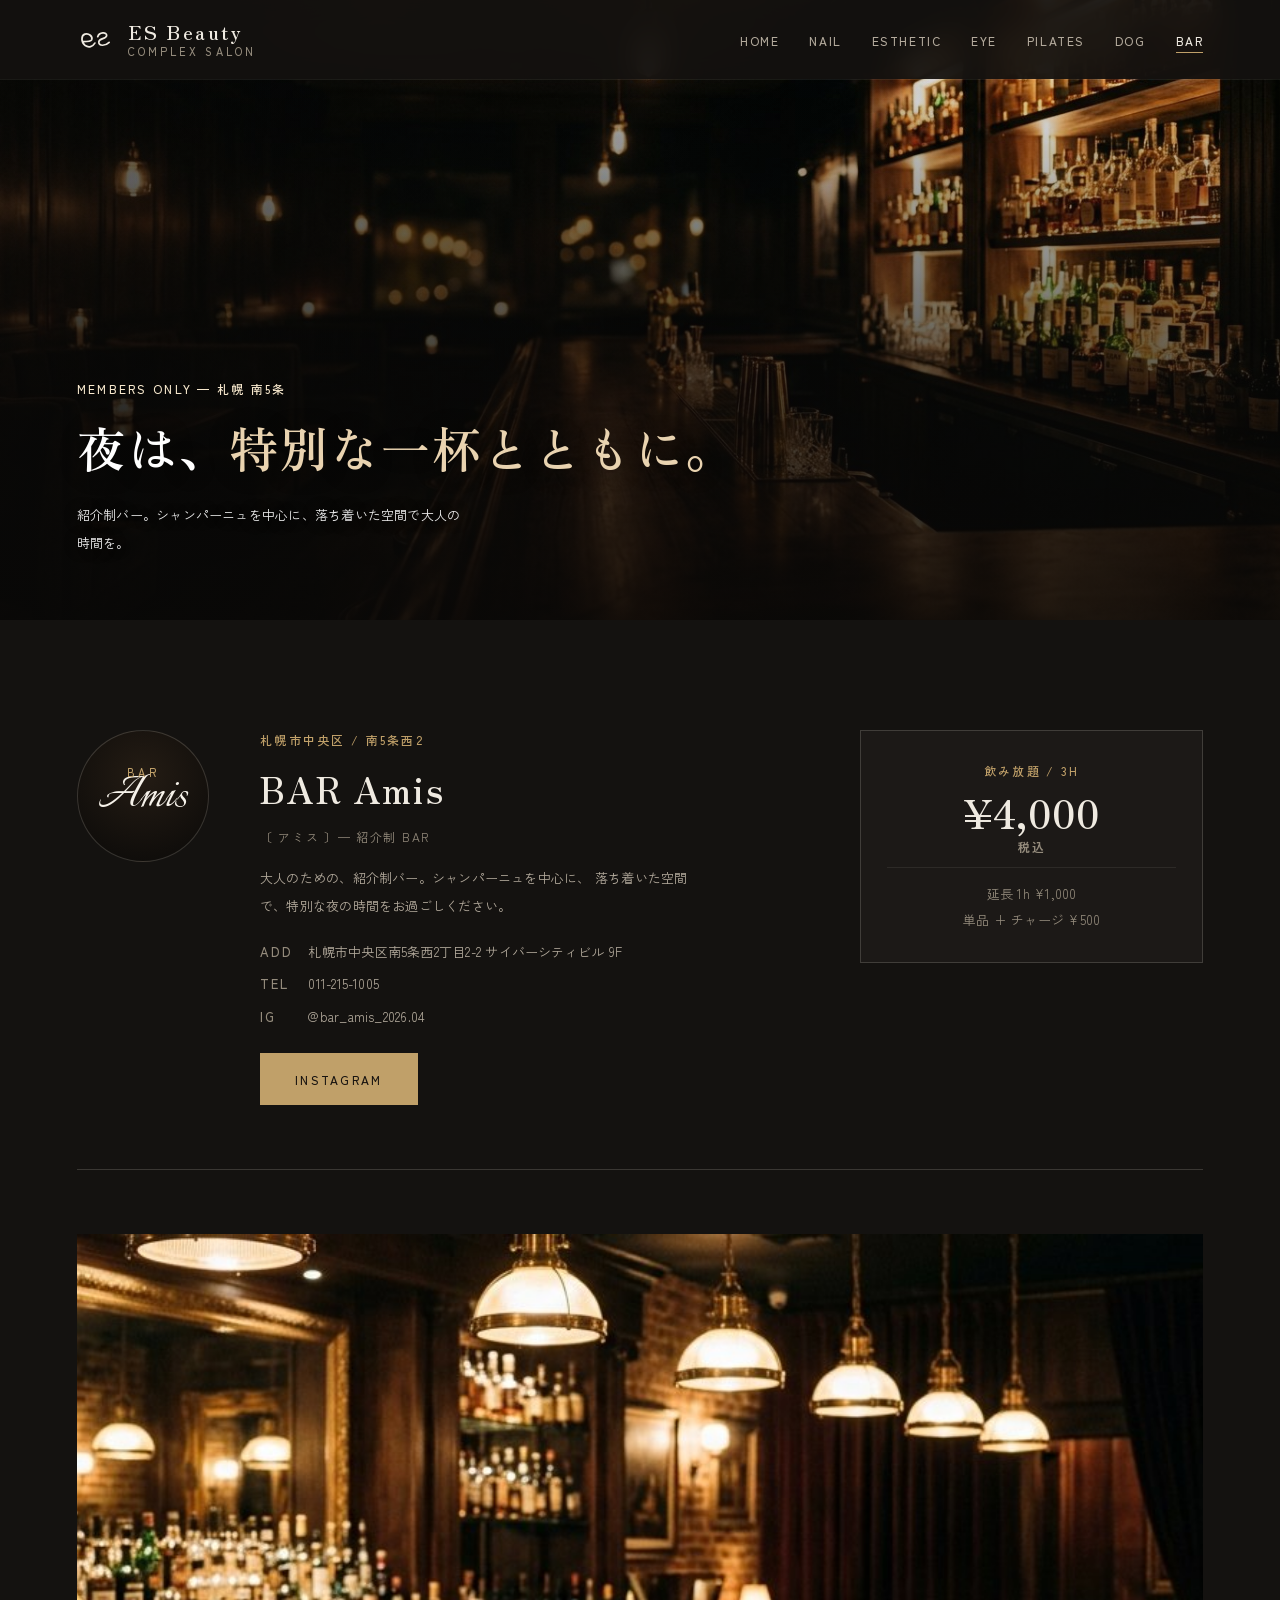
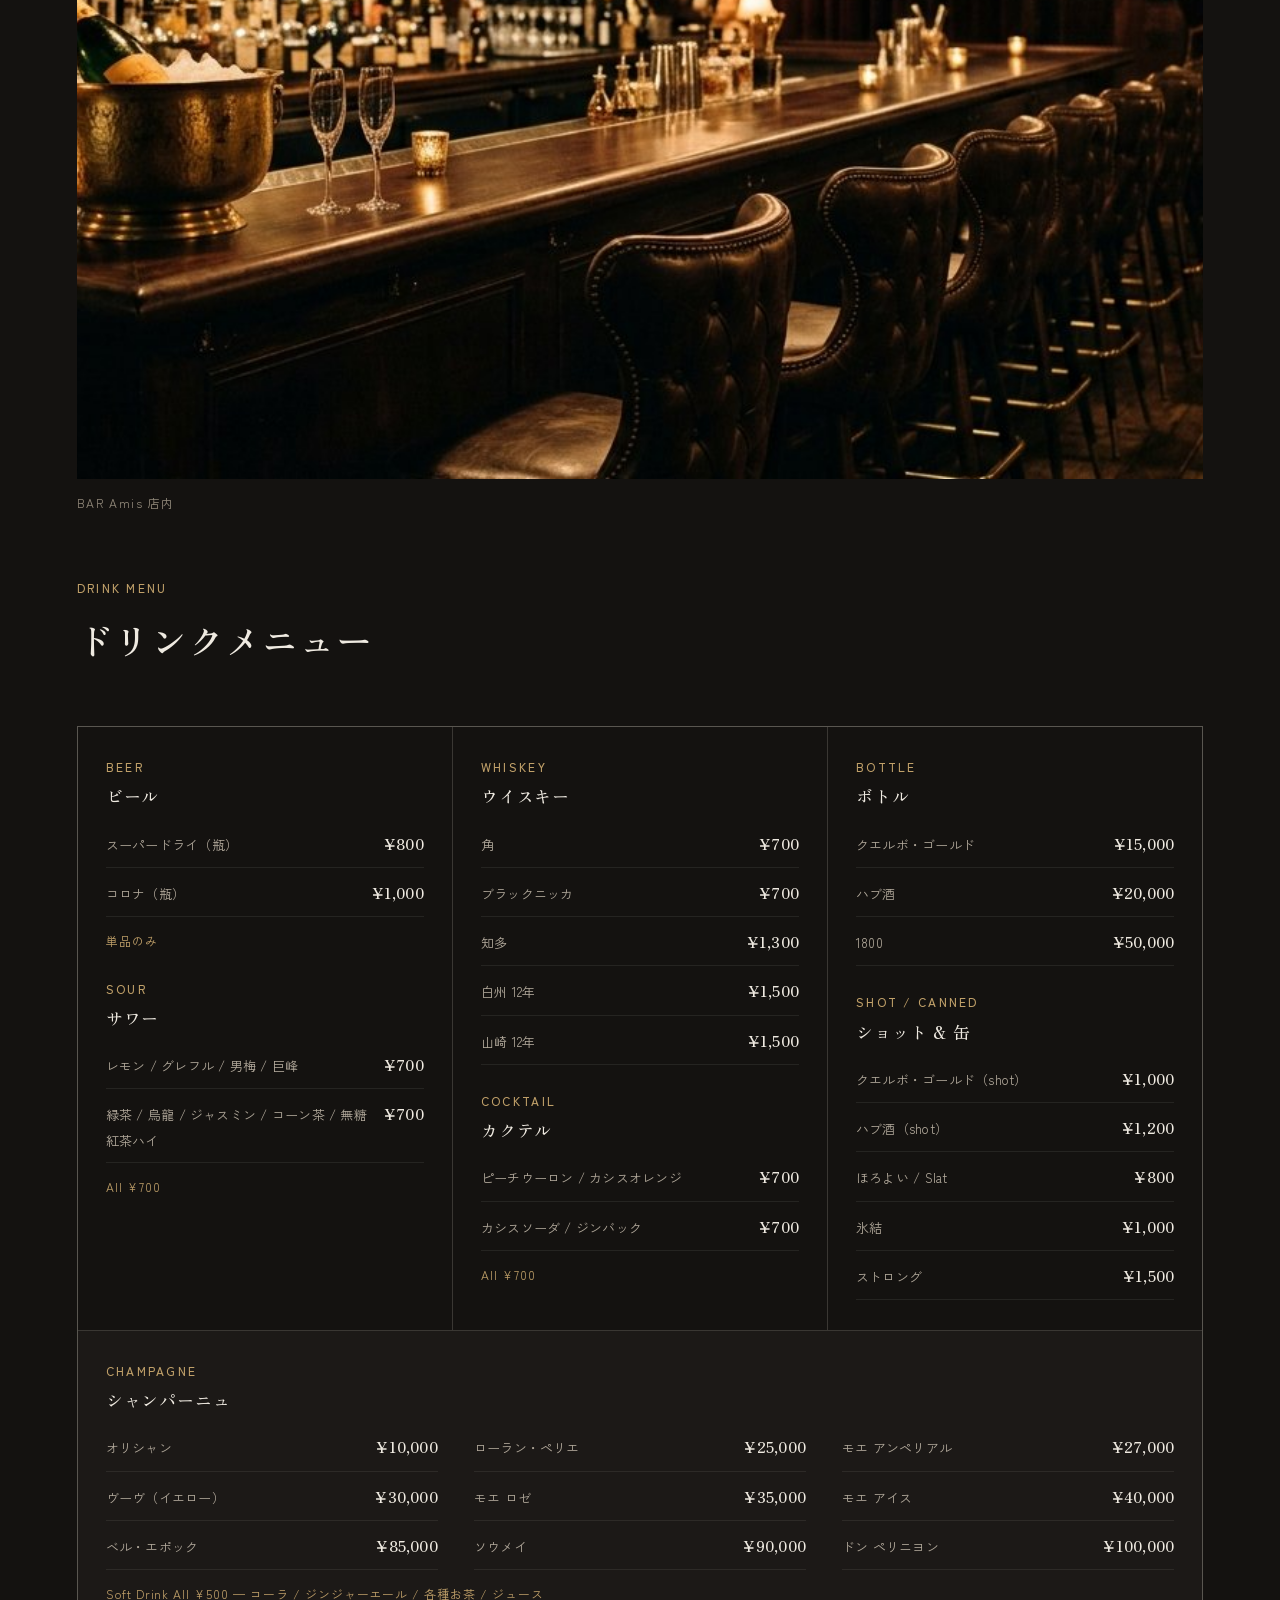
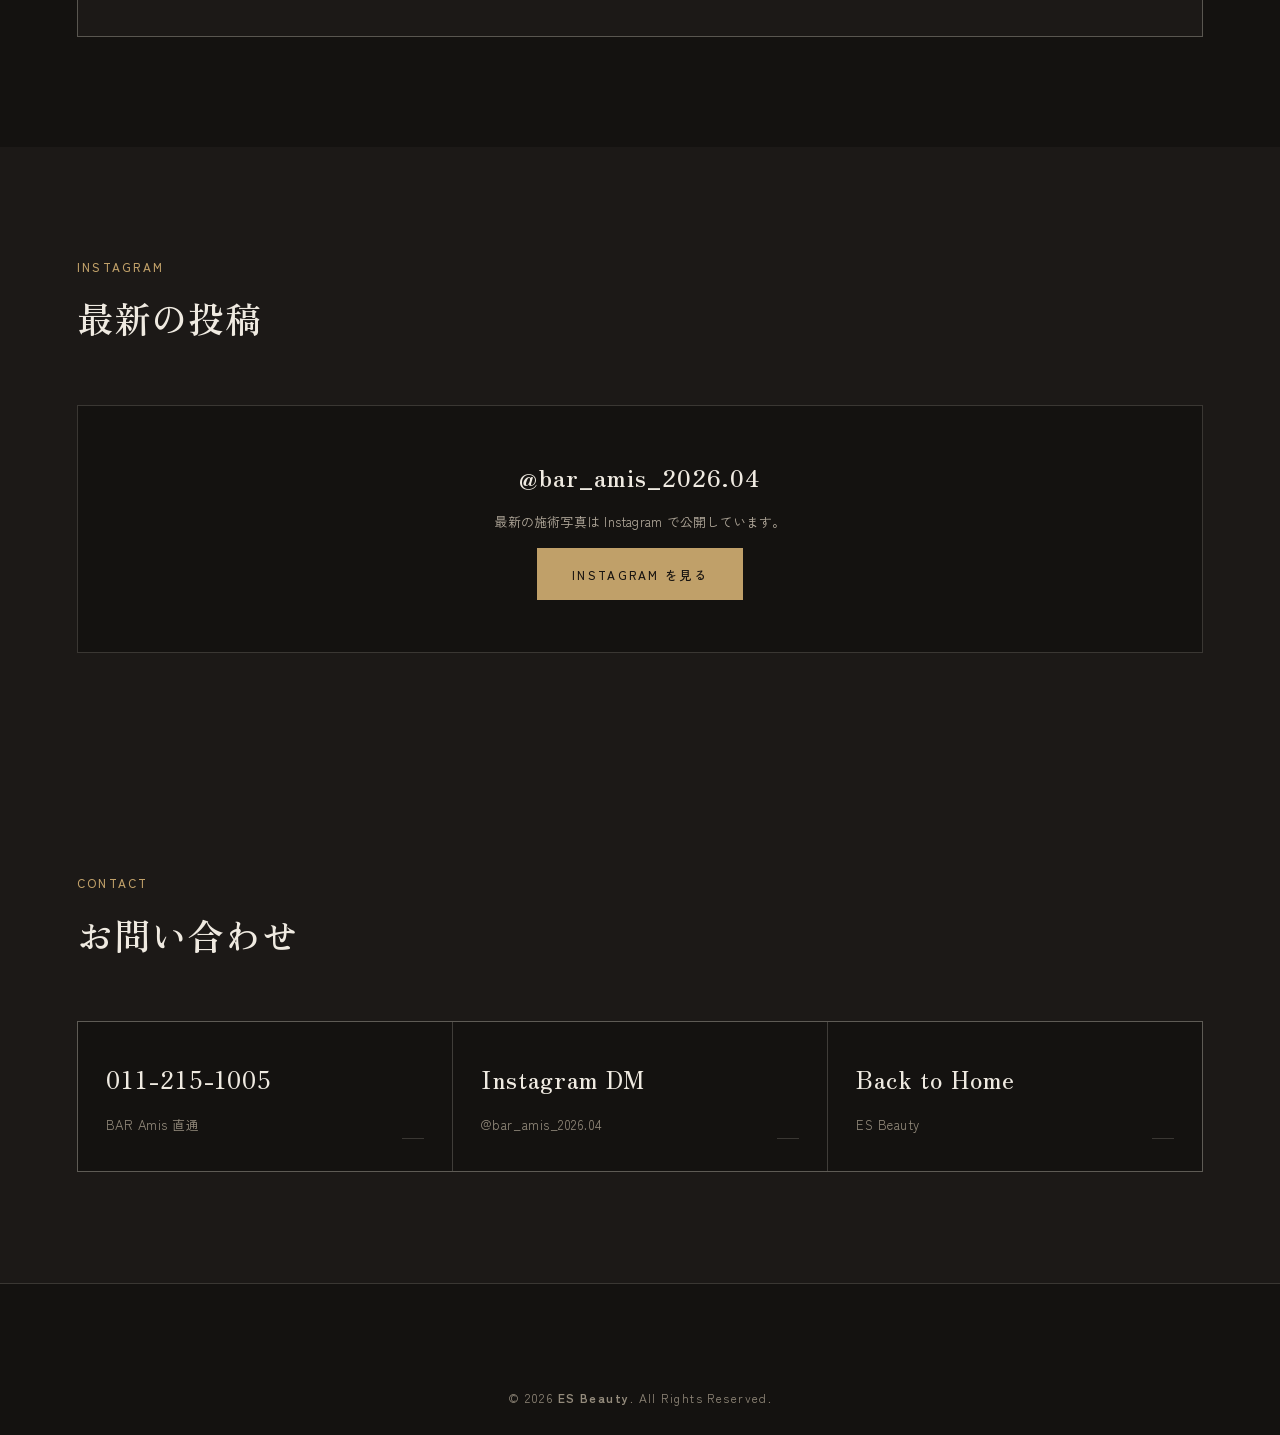
==== commit 99996d2b: "design: rebuild the site around the photographs instead of decoration The site read as machine-made," ====
--- a/bar.html
+++ b/bar.html
@@ -4,7 +4,7 @@
 <meta charset="UTF-8">
 <meta name="viewport" content="width=device-width, initial-scale=1.0">
 <meta name="color-scheme" content="dark">
-<meta name="theme-color" content="#121110">
+<meta name="theme-color" content="#141210">
 <meta name="description" content="BAR Amis — ES Beauty の紹介制バー。札幌・南5条、シャンパーニュと夜の時間。">
 <title>BAR Amis | ES Beauty</title>
 <link rel="canonical" href="https://playmark0227-svg.github.io/shogosan/bar.html">
@@ -18,7 +18,7 @@
 <meta name="twitter:card" content="summary">
 <link rel="preconnect" href="https://fonts.googleapis.com">
 <link rel="preconnect" href="https://fonts.gstatic.com" crossorigin>
-<link href="https://fonts.googleapis.com/css2?family=Zen+Old+Mincho:wght@400;500;600;700&family=Zen+Kaku+Gothic+New:wght@300;400;500&family=Italianno&display=swap" rel="stylesheet">
+<link href="https://fonts.googleapis.com/css2?family=Zen+Old+Mincho:wght@400;500;600&family=Zen+Kaku+Gothic+New:wght@400;500&family=Italianno&display=swap" rel="stylesheet">
 <link rel="stylesheet" href="css/style.css">
 </head>
 <body data-page="bar">
@@ -27,7 +27,7 @@
   <div class="header__inner">
     <a href="index.html" class="header__logo" aria-label="ES Beauty">
       <span class="header__logo-mark" aria-hidden="true">
-        <svg viewBox="0 0 56 40" class="brandmark" fill="none" aria-hidden="true"><path class="brandmark__path" d="M9,23 C11,23 19,23 20.5,20.5 C22.5,16 16.5,10.5 11,12.5 C5.5,14.5 5.5,24 11.5,28.5 C16.5,32 22,30 25,25 M29,16 C31,9.5 42,9 41.5,14.5 C41,19.5 30.5,18 30.5,23.5 C30.5,29.5 39.5,29.5 45,24" stroke="currentColor" stroke-width="2.4" stroke-linecap="round" stroke-linejoin="round"/></svg>
+        <svg viewBox="0 0 56 40" class="brandmark" fill="none" aria-hidden="true"><path d="M9,23 C11,23 19,23 20.5,20.5 C22.5,16 16.5,10.5 11,12.5 C5.5,14.5 5.5,24 11.5,28.5 C16.5,32 22,30 25,25 M29,16 C31,9.5 42,9 41.5,14.5 C41,19.5 30.5,18 30.5,23.5 C30.5,29.5 39.5,29.5 45,24" stroke="currentColor" stroke-width="2.4" stroke-linecap="round" stroke-linejoin="round"/></svg>
       </span>
       <span class="header__logo-text"><b data-company>ES Beauty</b><small>complex salon</small></span>
     </a>
@@ -42,30 +42,21 @@
         <li><a href="bar.html" data-page="bar">Bar</a></li>
       </ul>
     </nav>
-    <button class="nav__toggle" id="navToggle" aria-label="menu"><span></span><span></span><span></span></button>
+    <button class="nav__toggle" id="navToggle" aria-label="メニューを開く" aria-expanded="false" aria-controls="nav"><span></span><span></span><span></span></button>
   </div>
 </header>
 
 <main>
 
-<section class="page-hero page-hero--dark">
-  <div class="page-hero__bg" aria-hidden="true"><img src="images/hero-bar.jpg" alt="" loading="lazy" decoding="async" onerror="this.remove()"></div>
-  <div class="container">
-    <p class="page-hero__crumb">ES Beauty / Bar</p>
+<section class="page-hero">
+  <div class="page-hero__bg" aria-hidden="true"><img src="images/hero-bar.jpg" alt="" width="1365" height="768" fetchpriority="high" decoding="async"></div>
+  <div class="container">
     <p class="page-hero__kicker">Members Only — 札幌 南5条</p>
-    <h1 class="page-hero__title">夜は、<em class="shimmer">特別な一杯とともに。</em></h1>
+    <h1 class="page-hero__title">夜は、<em>特別な一杯とともに。</em></h1>
     <p class="page-hero__lead">紹介制バー。シャンパーニュを中心に、落ち着いた空間で大人の時間を。</p>
   </div>
 </section>
 
-<div class="marquee-strip" aria-hidden="true">
-  <div class="marquee__track">
-    <span class="marquee__item">bar amis &nbsp;·&nbsp; champagne &nbsp;·&nbsp; whiskey &nbsp;·&nbsp; cocktail &nbsp;·&nbsp; minami 5jo &nbsp;·&nbsp; members only &nbsp;·&nbsp; </span>
-    <span class="marquee__item">bar amis &nbsp;·&nbsp; champagne &nbsp;·&nbsp; whiskey &nbsp;·&nbsp; cocktail &nbsp;·&nbsp; minami 5jo &nbsp;·&nbsp; members only &nbsp;·&nbsp; </span>
-    <span class="marquee__item">bar amis &nbsp;·&nbsp; champagne &nbsp;·&nbsp; whiskey &nbsp;·&nbsp; cocktail &nbsp;·&nbsp; minami 5jo &nbsp;·&nbsp; members only &nbsp;·&nbsp; </span>
-    <span class="marquee__item">bar amis &nbsp;·&nbsp; champagne &nbsp;·&nbsp; whiskey &nbsp;·&nbsp; cocktail &nbsp;·&nbsp; minami 5jo &nbsp;·&nbsp; members only &nbsp;·&nbsp; </span>
-  </div>
-</div>
 
 <section class="bar bar--page">
   <div class="container">
@@ -89,14 +80,14 @@
       </div>
       <div class="bar__plan">
         <p class="bar__plan-label">飲み放題 / 3h</p>
-        <p class="bar__plan-price"><b data-count="4000" data-prefix="¥">¥4,000</b><small>税込</small></p>
+        <p class="bar__plan-price"><b>¥4,000</b><small>税込</small></p>
         <p class="bar__plan-sub">延長 1h ¥1,000<br>単品 + チャージ ¥500</p>
       </div>
     </div>
 
     <figure class="media-slot" style="margin-bottom:64px;aspect-ratio:21/9">
-      <img src="images/bar-interior.jpg" alt="BAR Amis 店内" loading="lazy" decoding="async" onerror="this.remove()">
-      <figcaption class="media-slot__label">店内写真（準備中）</figcaption>
+      <img src="images/bar-interior.jpg" alt="BAR Amis 店内" loading="lazy" decoding="async">
+      <figcaption class="media-slot__label">BAR Amis 店内</figcaption>
     </figure>
 
     <header class="section-head">
@@ -199,7 +190,7 @@
       <h2 class="section-head__ja">最新の投稿</h2>
     </header>
     <div class="ig-feed" id="igFeed" data-accounts="bar_amis_2026.04" aria-live="polite">
-      <div class="ig-loading"><span></span><span></span><span></span><p>Loading…</p></div>
+      <div class="ig-loading"><p>Loading…</p></div>
     </div>
   </div>
 </section>
--- a/css/style.css
+++ b/css/style.css
@@ -1,914 +1,671 @@
 /* ============================================================
-   ES Beauty — light, soft, salon-led (reference: iloli-hair.com)
-   Warm white × beige × gray. Quiet multicolour gradient accents.
-   Display: Zen Old Mincho. Body: Zen Kaku Gothic New.
-   BAR Amis page keeps a warm-dark scheme via body[data-page=bar].
+   ES Beauty — Sapporo
+   Art direction: paper and photography.
+
+   One palette, taken from the photographs themselves (they all
+   sit at hue 24–45°, 60–72% luminance). The design is the paper
+   the pictures are printed on: warm white, one ink, one bronze.
+   Mincho carries the voice, gothic carries the information,
+   and nothing moves that does not need to.
+   BAR Amis inverts to night via body[data-page="bar"].
    ============================================================ */
+
+/* ---------------------------------------------------------- 1. Tokens */
 :root{
-  --bg:#f7f4ef;
-  --bg-2:#efeae2;
-  --surface:#fdfcfa;
-  --surface-2:#f2ede5;
-  --ink:#4c463e;
-  --ink-strong:#332f29;
-  --ink-soft:#7d766b;
-  --muted:#a59d90;
-  --line:rgba(76,70,62,.16);
-  --line-soft:rgba(76,70,62,.08);
-  --accent:#a98e5f;
-  --grad:linear-gradient(90deg,#d9c3a3,#e0b9b2,#b9c6cf,#cfc3df,#d9c3a3);
-
-  --btn-bg:#4c463e;
-  --btn-fg:#f7f4ef;
-
-  /* Japanese typefaces are loaded explicitly. Previously the display stack
-     held only Latin faces, so every Japanese heading fell through to the
-     generic `serif` — a different mincho on every device (Hiragino on iOS,
-     Yu/MS Mincho on Windows, Noto Serif CJK on Android). Now the heading
-     face is fixed, and body type moves off Noto Sans JP, the default that
-     reads as "free template" to a Japanese eye. */
+  --paper:#f5f2ec;
+  --paper-2:#ebe6dd;
+  --paper-3:#e0d9ce;
+  --card:#fbf9f5;
+
+  --ink:#2b2723;
+  --ink-2:#5d564d;
+  --ink-3:#6a6255;   /* 5.4:1 on paper, 4.8:1 on the deeper band */
+
+  --rule:rgba(43,39,35,.15);
+  --rule-soft:rgba(43,39,35,.075);
+
+  --accent:#7d5e3b;   /* 5.3:1 on paper, 4.8:1 on the deeper band */
+  --accent-tint:rgba(125,94,59,.08);
+
+  --btn-bg:#2b2723;
+  --btn-fg:#f5f2ec;
+
   --f-display:"Zen Old Mincho","Hiragino Mincho ProN","Yu Mincho",serif;
   --f-sans:"Zen Kaku Gothic New","Hiragino Sans","Yu Gothic",sans-serif;
-  --f-script:"Italianno",cursive;  /* BAR Amis mark only */
-
-  --shadow:0 26px 60px -30px rgba(76,70,62,.28);
+  --f-script:"Italianno",cursive;          /* BAR Amis mark only */
+
+  /* type scale — eight steps, nothing between them */
+  --t-1:clamp(2.1rem,4.6vw,4.2rem);        /* home h1            */
+  --t-2:clamp(1.9rem,4vw,3.05rem);         /* page h1            */
+  --t-3:clamp(1.55rem,2.9vw,2.25rem);      /* section h2         */
+  --t-4:clamp(1.2rem,1.9vw,1.5rem);        /* block h3           */
+  --t-5:1.19rem;                           /* card name          */
+  --t-body:0.938rem;                       /* 15px               */
+  --t-small:0.813rem;                      /* 13px               */
+  --t-micro:0.75rem;                       /* 12px — latin labels */
+
+  --lh-tight:1.34;
+  --lh-head:1.55;
+  --lh-body:1.95;
+
+  --gap:clamp(16px,2.2vw,30px);
+  --section:clamp(78px,8.6vw,128px);
+  --edge:max(6vw,calc((100vw - 1200px) / 2));
 }
 
 /* night scheme — BAR Amis page only */
 body[data-page="bar"]{
-  --bg:#121110;
-  --bg-2:#181614;
-  --surface:#1f1c19;
-  --surface-2:#262220;
-  --ink:#e9e4db;
-  --ink-strong:#f6f2ea;
-  --ink-soft:#b0a89b;
-  --muted:#7e7669;
-  --line:rgba(233,228,219,.16);
-  --line-soft:rgba(233,228,219,.08);
-  --accent:#c8a86a;
-  --grad:linear-gradient(90deg,#c8a86a,#8d744a,#c8a86a);
-  --btn-bg:#c8a86a;
-  --btn-fg:#16140f;
-  --shadow:0 30px 70px -34px rgba(0,0,0,.8);
-}
-
+  --paper:#141210;
+  --paper-2:#1c1917;
+  --paper-3:#262220;
+  --card:#1c1917;
+  --ink:#efeae1;
+  --ink-2:#b3aa9c;
+  --ink-3:#948b7c;
+  --rule:rgba(239,234,225,.17);
+  --rule-soft:rgba(239,234,225,.08);
+  --accent:#c0a069;
+  --accent-tint:rgba(192,160,105,.12);
+  --btn-bg:#c0a069;
+  --btn-fg:#171310;
+}
+
+/* ---------------------------------------------------------- 2. Base */
 *{margin:0;padding:0;box-sizing:border-box}
-html{scroll-behavior:smooth;-webkit-text-size-adjust:100%}
+html{-webkit-text-size-adjust:100%}
 body{
   font-family:var(--f-sans);
-  background:var(--bg);
-  color:var(--ink);
-  line-height:2.0;
-  font-weight:300;
-  letter-spacing:.02em;
+  font-size:var(--t-body);
+  font-weight:400;
+  line-height:var(--lh-body);
+  letter-spacing:.015em;
+  background:var(--paper);
+  color:var(--ink-2);
+  line-break:strict;        /* 禁則処理 site-wide, not just on headings */
+  overflow-x:hidden;
 }
 img{max-width:100%;display:block}
-a{color:inherit;text-decoration:none;transition:color .3s ease,opacity .3s ease}
-a:hover{opacity:.65}
+a{color:inherit;text-decoration:none}
 button{font-family:inherit;cursor:pointer;border:none;background:none;color:inherit}
 ul{list-style:none}
-::selection{background:#e0d6c4;color:#332f29}
-/* mincho has no true italic; let nothing synthesise an oblique */
 em,i,address{font-style:normal}
-
-.container{width:min(90%,1180px);margin-inline:auto}
-
-/* slow-flowing gradient hairline (signature accent) */
-@keyframes gradFlow{0%{background-position:0% 50%}100%{background-position:200% 50%}}
-.gline,.section-head::after{
-  background:var(--grad);
-  background-size:200% 100%;
-  animation:gradFlow 9s linear infinite;
-}
-@media (prefers-reduced-motion:reduce){
-  *,*::before,*::after{animation:none!important;transition:none!important}
-  html{scroll-behavior:auto}
-  html.js .rv{opacity:1!important;transform:none!important;filter:none!important}
-  .cursor-dot,.cursor-ring,.hero__orbs,.hero__aurora,.scroll-progress{display:none!important}
-}
-
-/* photo treatment, ready for real images:
-   <figure class="photo"><img …></figure>
-   grayscale at rest → colour on hover/focus, gentle zoom */
-.photo{overflow:hidden}
-.photo img{
-  width:100%;height:100%;object-fit:cover;
-  filter:grayscale(.9);
-  transform:scale(1.02);
-  transition:filter 1.1s ease,transform 1.4s cubic-bezier(.2,.7,.2,1);
-}
-.photo:hover img,.photo:focus-within img{filter:none;transform:scale(1)}
-
-/* ============================================================ Header
-   NOTE: .header must never carry transform / filter / backdrop-filter —
-   they'd become the containing block for the position:fixed mobile nav
-   inside it. The blur lives on ::before (a child, not an ancestor). */
-.header{position:fixed;inset:0 0 auto;z-index:100;padding:24px 0;transition:padding .35s ease,opacity .35s ease,border-color .35s ease;animation:headerIn .9s ease .1s backwards}
-.header::before{content:"";position:absolute;inset:0;z-index:-1;background:color-mix(in srgb,var(--bg) 88%,transparent);backdrop-filter:blur(14px);-webkit-backdrop-filter:blur(14px);opacity:0;transition:opacity .35s ease;pointer-events:none}
-.header.is-scrolled{padding:14px 0;border-bottom:1px solid var(--line-soft)}
-.header.is-scrolled::before{opacity:1}
-.header.is-hidden{opacity:0;visibility:hidden;pointer-events:none;transition:padding .35s ease,opacity .35s ease,border-color .35s ease,visibility 0s linear .35s}
-@keyframes headerIn{from{opacity:0}to{opacity:1}}
-.header__inner{width:min(92%,1320px);margin-inline:auto;display:flex;align-items:center;justify-content:space-between;gap:24px}
-.header__logo{display:flex;align-items:center;gap:12px;color:var(--ink-strong)}
-.header__logo-mark{display:grid;place-items:center;width:46px;height:34px;color:var(--accent)}
-.brandmark{width:46px;height:34px;display:block;overflow:visible}
-.brandmark__path{stroke-dasharray:200;stroke-dashoffset:200;animation:drawMark 2.1s cubic-bezier(.6,0,.2,1) .25s forwards}
-@keyframes drawMark{to{stroke-dashoffset:0}}
-.header__logo:hover .brandmark__path{animation:drawMark 1.1s cubic-bezier(.6,0,.2,1)}
-.header__logo-text{font-family:var(--f-display);font-weight:500;font-size:20px;letter-spacing:.14em;line-height:1;display:flex;flex-direction:column;gap:3px}
-.header__logo-text b{font-weight:inherit;font-family:inherit}
-.header__logo-text small{font-size:8px;letter-spacing:.3em;color:var(--muted);text-transform:lowercase}
-.nav__list{display:flex;gap:26px;align-items:center}
-.nav__list a{font-family:var(--f-display);font-size:14px;letter-spacing:.06em;position:relative;color:var(--ink);white-space:nowrap}
-.nav__list a::after{content:"";position:absolute;left:0;right:0;bottom:-6px;height:1px;background:var(--ink);transform:scaleX(0);transform-origin:right;transition:transform .4s cubic-bezier(.7,0,.3,1)}
-.nav__list a:hover{opacity:1}
+::selection{background:var(--ink);color:var(--paper)}
+:focus-visible{outline:2px solid var(--accent);outline-offset:3px}
+section[id]{scroll-margin-top:88px}
+
+/* palt tightens proportional widths — right for display sizes, over-tight for
+   15px running text, so it is scoped rather than set on the body */
+h1,h2,h3,h4,.eyebrow,.section-head__en,.hero__kicker,
+.statement__quote,.menu-block__sub,.cta-band__title{font-feature-settings:"palt" 1}
+/* break Japanese at phrase boundaries where the browser can work them out —
+   ignored elsewhere, so it is a pure improvement */
+h1,h2,h3,h4,.hero__lead,.page-hero__lead,.section-head__desc,
+.brand-tile p,.salon-card__desc,.pet-card__desc,.statement__body p,
+.cta-band__title,.cta-band__note,.menu-block__sub{word-break:auto-phrase}
+h1,h2,h3,h4{
+  font-family:var(--f-display);
+  font-weight:500;
+  color:var(--ink);
+  line-height:var(--lh-head);
+  letter-spacing:.03em;
+  line-break:strict;          /* 禁則処理 — no 、。」 stranded at a line head */
+  overflow-wrap:break-word;   /* only a long latin brand name may be broken */
+}
+
+.container{width:min(88%,1200px);margin-inline:auto}
+
+/* the one repeated label form: small, tracked, latin, uppercase */
+.eyebrow,.section-head__en,.brand-tile__kicker,.page-hero__kicker,
+.salon-card__area,.pet-card__area,.bar__area,.access-item__cat,
+.menu-card__en,.menu-block__title,.body-callout__label,.fitness-hero__label,
+.plan-card__name,.bar-cat__name,.footer__cols h4,.cta-band__kicker,
+.bar__plan-label{
+  font-family:var(--f-sans);
+  font-size:var(--t-micro);
+  font-weight:500;
+  letter-spacing:.19em;
+  line-height:1.6;
+  text-transform:uppercase;
+  color:var(--accent);
+}
+
+/* ---------------------------------------------------------- 3. Section heads */
+.section-head{display:grid;gap:14px;max-width:44em;margin-bottom:clamp(38px,4.6vw,64px)}
+.section-head__ja{font-size:var(--t-3)}
+.section-head__desc{font-size:var(--t-small);color:var(--ink-2);max-width:38em;line-height:1.9;text-wrap:pretty}
+
+/* ---------------------------------------------------------- 4. Header */
+.header{
+  position:fixed;inset:0 0 auto;z-index:100;padding:22px 0;
+  border-bottom:1px solid var(--rule-soft);
+  transition:padding .3s ease;
+}
+.header::before{
+  content:"";position:absolute;inset:0;z-index:-1;pointer-events:none;
+  background:color-mix(in srgb,var(--paper) 93%,transparent);
+  backdrop-filter:blur(14px);-webkit-backdrop-filter:blur(14px);
+}
+.header.is-scrolled{padding:13px 0}
+.header__inner{width:min(88%,1200px);margin-inline:auto;display:flex;align-items:center;justify-content:space-between;gap:24px}
+.header__logo{display:flex;align-items:center;gap:11px;color:var(--ink)}
+.header__logo-mark{display:grid;place-items:center;width:40px;height:29px;color:var(--ink)}
+.brandmark{width:40px;height:29px;display:block;overflow:visible}
+.header__logo-text{font-family:var(--f-display);font-weight:500;font-size:1.19rem;letter-spacing:.13em;line-height:1;display:grid;gap:5px}
+.header__logo-text b{font-weight:inherit}
+.header__logo-text small{font-family:var(--f-sans);font-size:.6875rem;font-weight:500;letter-spacing:.28em;color:var(--ink-3);text-transform:uppercase}
+
+.nav__list{display:flex;gap:30px;align-items:center}
+.nav__list a{
+  font-family:var(--f-sans);font-size:.75rem;font-weight:500;letter-spacing:.13em;
+  text-transform:uppercase;color:var(--ink-2);white-space:nowrap;position:relative;padding:4px 0;
+  transition:color .25s ease;
+}
+.nav__list a::after{
+  content:"";position:absolute;left:0;right:0;bottom:0;height:1px;background:var(--ink);
+  transform:scaleX(0);transform-origin:right;transition:transform .35s cubic-bezier(.7,0,.3,1);
+}
+.nav__list a:hover{color:var(--ink)}
 .nav__list a:hover::after{transform:scaleX(1);transform-origin:left}
-.nav__list a.is-active{color:var(--accent)}
+.nav__list a.is-active{color:var(--ink)}
 .nav__list a.is-active::after{transform:scaleX(1);background:var(--accent)}
 .nav__toggle{display:none}
 
-/* ============================================================ Buttons */
-.btn{display:inline-flex;align-items:center;gap:12px;padding:15px 38px;font-size:12.5px;letter-spacing:.18em;border-radius:999px;transition:.35s ease}
-.btn--primary{background:var(--btn-bg);color:var(--btn-fg)}
-.btn--primary:hover{opacity:.85}
-.btn--ghost{border:1px solid var(--line);color:var(--ink)}
-.btn--ghost:hover{border-color:var(--ink);background:var(--ink);color:var(--bg);opacity:1}
-
-/* ============================================================ Hero (home) */
-.hero{position:relative;display:grid;align-items:center;justify-items:center;text-align:center;padding:200px 0 130px;overflow:hidden;background:var(--bg)}
-.hero::before{ /* soft drifting colour wash, iloli-like quiet first view */
-  content:"";position:absolute;inset:-20%;
+/* ---------------------------------------------------------- 5. Buttons */
+.btn{
+  display:inline-flex;align-items:center;justify-content:center;gap:12px;
+  min-height:52px;padding:0 34px;
+  font-family:var(--f-sans);font-size:var(--t-micro);font-weight:500;
+  letter-spacing:.19em;text-transform:uppercase;
+  border:1px solid var(--ink);border-radius:0;
+  transition:background-color .3s ease,color .3s ease,border-color .3s ease;
+}
+.btn--primary{background:var(--btn-bg);color:var(--btn-fg);border-color:var(--btn-bg)}
+.btn--primary:hover{background:transparent;color:var(--ink);border-color:var(--ink)}
+body[data-page="bar"] .btn--primary:hover{color:var(--accent);border-color:var(--accent)}
+.btn--ghost{background:transparent;color:var(--ink);border-color:var(--rule)}
+.btn--ghost:hover{background:var(--ink);color:var(--paper);border-color:var(--ink)}
+
+/* ---------------------------------------------------------- 6. Home hero
+   An asymmetric split: type on paper, photograph beside it.
+   No text sits on a photograph, so nothing needs a scrim. */
+.hero{
+  position:relative;
+  display:grid;
+  grid-template-columns:minmax(0,45fr) minmax(0,55fr);
+  align-items:stretch;
+  min-height:min(92vh,860px);
+  background:var(--paper);
+}
+.hero__panel{
+  display:flex;flex-direction:column;justify-content:center;
+  padding:clamp(128px,16vh,190px) clamp(30px,4.4vw,66px) clamp(60px,8vh,96px) var(--edge);
+}
+.hero__kicker{
+  font-family:var(--f-sans);font-size:var(--t-micro);font-weight:500;
+  letter-spacing:.24em;text-transform:uppercase;color:var(--accent);margin-bottom:26px;
+}
+.hero__title{font-size:var(--t-1);line-height:1.3;letter-spacing:.035em;margin-bottom:30px}
+.hero__title .line{display:block}
+.hero__lead{font-size:var(--t-small);line-height:2.15;color:var(--ink-2);max-width:26em}
+.hero__cta{display:flex;flex-wrap:wrap;gap:12px;margin-top:38px}
+.hero__meta{
+  display:flex;flex-wrap:wrap;gap:8px 26px;margin-top:44px;padding-top:24px;
+  border-top:1px solid var(--rule-soft);
+  font-size:var(--t-micro);letter-spacing:.1em;color:var(--ink-3);
+}
+.hero__meta b{font-family:var(--f-display);font-weight:500;font-size:.813rem;color:var(--ink);margin-right:7px}
+
+.hero__media{position:relative;overflow:hidden;background:var(--paper-2)}
+.hero__media img{width:100%;height:100%;object-fit:cover;object-position:60% 50%}
+
+/* ---------------------------------------------------------- 7. Statement */
+.statement{padding:var(--section) 0;background:var(--paper)}
+.statement__grid{display:grid;grid-template-columns:minmax(0,1fr) minmax(0,.92fr);gap:clamp(34px,5.6vw,80px);align-items:start}
+.statement__body{display:grid;gap:26px;align-content:start;padding-top:6px}
+.statement__title{font-size:var(--t-3);line-height:1.62}
+.statement__body p{font-size:var(--t-small);line-height:2.15;color:var(--ink-2)}
+.statement__body strong{color:var(--ink);font-weight:500}
+.statement__quote{
+  font-family:var(--f-display);font-size:var(--t-4);line-height:1.75;color:var(--ink);
+  padding-left:22px;border-left:1px solid var(--accent);letter-spacing:.06em;
+}
+.statement__quote small{display:block;margin-top:10px;font-family:var(--f-sans);font-size:var(--t-micro);letter-spacing:.16em;color:var(--ink-3)}
+.statement__figure{position:relative;margin:0 calc(-1 * var(--edge)) 0 0}
+.statement__figure img{width:100%;aspect-ratio:4/3;object-fit:cover}
+.statement__figure figcaption{
+  margin-top:12px;font-size:var(--t-micro);letter-spacing:.13em;color:var(--ink-3);
+}
+
+/* ---------------------------------------------------------- 8. Services grid */
+.brand-section{padding:var(--section) 0;background:var(--paper-2)}
+.brands-grid{display:grid;grid-template-columns:repeat(4,minmax(0,1fr));gap:clamp(26px,3vw,44px) var(--gap)}
+.brand-tile{display:grid;grid-template-rows:auto 1fr;align-content:start}
+.brand-tile__photo{position:relative;display:block;overflow:hidden;aspect-ratio:3/4;background:var(--paper-3)}
+.brand-tile__photo img{
+  width:100%;height:100%;object-fit:cover;
+  transition:transform 1.1s cubic-bezier(.2,.7,.2,1);
+}
+.brand-tile:hover .brand-tile__photo img,
+.brand-tile:focus-visible .brand-tile__photo img{transform:scale(1.045)}
+.brand-tile__body{display:grid;gap:7px;align-content:start;padding:19px 0 0}
+.brand-tile h3{
+  font-size:var(--t-5);line-height:1.35;letter-spacing:.045em;
+  transition:color .3s ease;
+}
+.brand-tile:hover h3{color:var(--accent)}
+.brand-tile p{font-size:var(--t-small);line-height:1.95;color:var(--ink-2)}
+
+/* ---------------------------------------------------------- 9. Locations */
+.access{padding:var(--section) 0;background:var(--paper)}
+.access-list{display:grid;border-top:1px solid var(--rule)}
+.access-item{
+  display:grid;grid-template-columns:160px minmax(0,1fr) minmax(0,1.5fr);
+  gap:8px 30px;align-items:baseline;
+  padding:26px 4px;border-bottom:1px solid var(--rule-soft);
+  transition:background-color .3s ease;
+}
+.access-item:hover{background:var(--accent-tint)}
+.access-item h3{font-size:1.063rem;letter-spacing:.05em;transition:color .3s ease}
+.access-item:hover h3{color:var(--accent)}
+.access-item h3 small{
+  display:inline-block;margin-left:10px;padding:2px 9px;
+  font-family:var(--f-sans);font-size:var(--t-micro);font-weight:500;letter-spacing:.13em;
+  color:var(--accent);border:1px solid var(--accent);vertical-align:2px;
+}
+.access-item p{font-size:var(--t-small);line-height:1.9;color:var(--ink-2)}
+.access-item p small{display:block;margin-top:5px;font-size:var(--t-small);color:var(--ink-3);letter-spacing:.04em}
+
+/* ---------------------------------------------------------- 10. Full-bleed band */
+.band{position:relative;margin:0;overflow:hidden;background:var(--paper-2)}
+.band img{width:100%;height:clamp(280px,42vw,520px);object-fit:cover;object-position:center 55%}
+
+/* ---------------------------------------------------------- 11. Closing */
+.cta-band{padding:clamp(84px,10vw,140px) 0;background:var(--paper);border-top:1px solid var(--rule-soft);text-align:center}
+.cta-band__inner{display:grid;gap:22px;justify-items:center}
+.cta-band__kicker{margin-right:-.19em}
+.cta-band__title{font-size:var(--t-3);line-height:1.68;letter-spacing:.05em;max-width:20em}
+.cta-band__note{font-size:var(--t-small);color:var(--ink-2)}
+
+/* ---------------------------------------------------------- 12. Contact */
+.contact{padding:var(--section) 0;background:var(--paper-2)}
+.contact-grid{display:grid;grid-template-columns:repeat(3,minmax(0,1fr));gap:1px;background:var(--rule);border:1px solid var(--rule)}
+.contact-card{
+  position:relative;display:grid;gap:9px;align-content:center;
+  min-height:132px;padding:34px 28px;background:var(--paper);
+  transition:background-color .3s ease,color .3s ease;
+}
+.contact-card strong{font-family:var(--f-display);font-size:var(--t-4);font-weight:500;letter-spacing:.04em;color:var(--ink);transition:color .3s ease}
+.contact-card small{font-size:var(--t-small);letter-spacing:.04em;color:var(--ink-3);transition:color .3s ease}
+.contact-card::after{
+  content:"";position:absolute;right:28px;bottom:32px;width:22px;height:1px;background:var(--rule);
+  transition:width .3s ease,background-color .3s ease;
+}
+.contact-card:hover{background:var(--ink)}
+.contact-card:hover strong{color:var(--paper)}
+.contact-card:hover small{color:color-mix(in srgb,var(--paper) 68%,transparent)}
+.contact-card:hover::after{width:32px;background:var(--paper)}
+
+/* ---------------------------------------------------------- 13. Footer */
+.footer{background:var(--paper);border-top:1px solid var(--rule);padding:clamp(56px,6vw,76px) 0 26px}
+.footer__top{display:grid;grid-template-columns:minmax(0,1fr) minmax(0,2fr);gap:clamp(34px,5vw,64px);padding-bottom:36px;border-bottom:1px solid var(--rule-soft)}
+.footer__brand{display:grid;gap:18px;align-content:start}
+.footer__brand p{font-size:var(--t-small);line-height:2;color:var(--ink-2);max-width:24em}
+.footer__cols{display:grid;grid-template-columns:repeat(4,minmax(0,1fr));gap:26px}
+.footer__cols h4{margin-bottom:14px}
+.footer__cols li{font-size:var(--t-small);line-height:2.05}
+.footer__cols a{color:var(--ink-2);transition:color .25s ease}
+.footer__cols a:hover{color:var(--accent)}
+.footer__copy{margin-top:26px;font-size:var(--t-micro);letter-spacing:.12em;color:var(--ink-3);text-align:center}
+
+/* ---------------------------------------------------------- 14. Page hero (sub pages) */
+.page-hero{position:relative;display:grid;align-items:end;min-height:min(72vh,620px);padding:150px 0 clamp(44px,5vw,66px);background:var(--paper-3);overflow:hidden}
+.page-hero__bg{position:absolute;inset:0;z-index:0;overflow:hidden;pointer-events:none}
+.page-hero__bg img{width:100%;height:100%;object-fit:cover;object-position:center 52%}
+/* a scrim weighted to the bottom-left, where the type sits — the top-right
+   of the frame stays a photograph */
+.page-hero__bg::after{
+  content:"";position:absolute;inset:0;
   background:
-    radial-gradient(42% 36% at 28% 30%,rgba(224,185,178,.35),transparent 70%),
-    radial-gradient(40% 34% at 72% 26%,rgba(217,195,163,.38),transparent 70%),
-    radial-gradient(46% 40% at 56% 78%,rgba(185,198,207,.30),transparent 70%),
-    radial-gradient(38% 34% at 22% 80%,rgba(207,195,223,.26),transparent 70%);
-  filter:blur(8px);
-  animation:heroDrift 22s ease-in-out infinite alternate;
-}
-@keyframes heroDrift{
-  0%{transform:translate3d(-2%,-1%,0) scale(1)}
-  100%{transform:translate3d(2%,2%,0) scale(1.06)}
-}
-.hero__inner{position:relative;z-index:2;display:grid;gap:30px;justify-items:center;width:min(92%,880px)}
-.hero__lead-col{display:grid;gap:26px;justify-items:center}
-.hero__kicker{font-family:var(--f-display);font-size:17px;letter-spacing:.12em;color:var(--accent)}
-.hero__title{font-family:var(--f-display);font-weight:400;line-height:1.3;letter-spacing:.01em;font-size:clamp(2.9rem,6.2vw,5rem);color:var(--ink-strong);word-break:keep-all;overflow-wrap:anywhere}
-.hero__lead{font-size:clamp(13px,1.3vw,14.5px);line-height:2.4;color:var(--ink-soft)}
-.hero__cta{display:flex;flex-wrap:wrap;gap:14px;margin-top:8px;justify-content:center}
-.hero__scroll{position:absolute;bottom:26px;left:50%;transform:translateX(-50%);display:grid;justify-items:center;gap:10px;z-index:2;font-family:var(--f-display);font-size:12px;letter-spacing:.18em;color:var(--muted)}
-.hero__scroll::after{content:"";width:1px;height:52px;background:linear-gradient(var(--accent),transparent);animation:scrollPulse 2.4s ease-in-out infinite}
-@keyframes scrollPulse{0%,100%{transform:scaleY(.35);transform-origin:top;opacity:.5}50%{transform:scaleY(1);transform-origin:top;opacity:1}}
-.hero::after{content:"ES Beauty";position:absolute;bottom:-50px;right:-40px;font-family:var(--f-display);font-weight:600;font-size:clamp(110px,17vw,210px);line-height:1;color:rgba(169,142,95,.055);letter-spacing:-.02em;pointer-events:none;user-select:none;z-index:1;white-space:nowrap}
-
-/* ============================================================ Section head */
-.section-head{display:grid;gap:12px;margin-bottom:52px;max-width:780px;position:relative;padding-bottom:26px}
-.section-head::after{content:"";position:absolute;left:0;bottom:0;width:64px;height:1px}
-.section-head--center{margin-inline:auto;text-align:center;justify-items:center}
-.section-head--center::after{left:50%;transform:translateX(-50%)}
-.section-head__en{font-family:var(--f-display);font-weight:400;font-size:19px;letter-spacing:.1em;color:var(--accent);text-transform:lowercase}
-.section-head__ja{font-family:var(--f-display);font-weight:500;font-size:clamp(1.7rem,3.6vw,2.8rem);line-height:1.62;letter-spacing:.01em;color:var(--ink-strong);word-break:keep-all;overflow-wrap:anywhere}
-.section-head__desc{font-size:13px;line-height:2.3;color:var(--ink-soft);max-width:620px}
-
-/* ============================================================ Concept */
-.concept{padding:110px 0;background:var(--surface)}
-.concept__grid{display:grid;grid-template-columns:1.05fr 1fr;gap:80px;align-items:center}
-.concept__text p{font-size:14px;line-height:2.5;margin-bottom:26px;color:var(--ink-soft)}
-.concept__text strong{color:var(--ink-strong);font-weight:400}
-.concept__text em{font-family:var(--f-display);font-size:1.18em;color:var(--accent)}
-.concept__pillars{display:grid}
-.concept__pillars li{display:grid;grid-template-columns:46px 1fr auto;gap:20px;align-items:baseline;padding:24px 6px;border-top:1px solid var(--line-soft);transition:.35s ease}
-.concept__pillars li:last-child{border-bottom:1px solid var(--line-soft)}
-.concept__pillars li:hover{padding-left:16px;background:linear-gradient(90deg,rgba(169,142,95,.07),transparent)}
-.concept__pillars span{font-family:var(--f-display);font-size:14px;color:var(--muted)}
-.concept__pillars strong{font-family:var(--f-display);font-size:24px;font-weight:400;letter-spacing:.04em;color:var(--ink-strong)}
-.concept__pillars small{grid-column:2;font-size:11.5px;letter-spacing:.06em;color:var(--muted);margin-top:2px}
-.concept__pillars em{font-family:var(--f-display);font-size:13px;color:var(--accent);align-self:center}
-
-/* ============================================================ Page hero (sub pages) */
-.page-hero{position:relative;padding:180px 0 90px;background:var(--bg);overflow:hidden}
-.page-hero::before{
-  content:"";position:absolute;inset:-30% -10% auto;height:130%;
+    linear-gradient(to top,rgba(24,20,17,.82) 0%,rgba(24,20,17,.64) 34%,rgba(24,20,17,.34) 62%,rgba(24,20,17,.08) 84%,transparent 100%),
+    linear-gradient(to right,rgba(24,20,17,.5) 0%,rgba(24,20,17,.18) 50%,transparent 78%);
+}
+body[data-page="bar"] .page-hero__bg::after{
   background:
-    radial-gradient(36% 42% at 76% 24%,rgba(217,195,163,.30),transparent 70%),
-    radial-gradient(30% 36% at 20% 70%,rgba(185,198,207,.22),transparent 70%);
-  filter:blur(10px);
-}
-body[data-page="bar"] .page-hero::before{
-  background:
-    radial-gradient(36% 42% at 76% 24%,rgba(200,168,106,.14),transparent 70%),
-    radial-gradient(30% 36% at 20% 70%,rgba(200,168,106,.08),transparent 70%);
-}
-body[data-page="nail"] .page-hero::before{background:radial-gradient(36% 42% at 76% 24%,rgba(224,185,185,.42),transparent 70%),radial-gradient(30% 36% at 20% 70%,rgba(207,195,223,.26),transparent 70%)}
-body[data-page="esthetic"] .page-hero::before{background:radial-gradient(36% 42% at 76% 24%,rgba(185,214,207,.38),transparent 70%),radial-gradient(30% 36% at 20% 70%,rgba(185,214,200,.24),transparent 70%)}
-body[data-page="eye"] .page-hero::before{background:radial-gradient(36% 42% at 76% 24%,rgba(205,190,225,.40),transparent 70%),radial-gradient(30% 36% at 20% 70%,rgba(224,185,200,.24),transparent 70%)}
-body[data-page="pilates"] .page-hero::before{background:radial-gradient(36% 42% at 76% 24%,rgba(224,200,170,.40),transparent 70%),radial-gradient(30% 36% at 20% 70%,rgba(210,200,180,.26),transparent 70%)}
-body[data-page="dog"] .page-hero::before{background:radial-gradient(36% 42% at 76% 24%,rgba(217,195,163,.42),transparent 70%),radial-gradient(30% 36% at 20% 70%,rgba(200,185,165,.28),transparent 70%)}
+    linear-gradient(to top,rgba(9,8,7,.88) 0%,rgba(9,8,7,.7) 34%,rgba(9,8,7,.42) 62%,rgba(9,8,7,.14) 84%,rgba(9,8,7,.04) 100%),
+    linear-gradient(to right,rgba(9,8,7,.56) 0%,rgba(9,8,7,.24) 50%,transparent 78%);
+}
 .page-hero .container{position:relative;z-index:2}
-.page-hero__crumb{font-family:var(--f-display);font-size:13px;letter-spacing:.12em;color:var(--muted);margin-bottom:16px}
-.page-hero__kicker{font-family:var(--f-display);font-size:17px;letter-spacing:.1em;color:var(--accent);margin-bottom:20px;text-transform:lowercase}
-.page-hero__title{font-family:var(--f-display);font-weight:400;line-height:1.4;letter-spacing:.01em;font-size:clamp(2.1rem,4.6vw,3.6rem);color:var(--ink-strong);margin-bottom:24px;word-break:keep-all;overflow-wrap:anywhere}
-.page-hero__title em{color:var(--accent)}
-.page-hero__lead{font-size:clamp(13px,1.3vw,14.5px);line-height:2.4;max-width:600px;color:var(--ink-soft)}
-
-/* ============================================================ Brands grid (home) */
-.brand-section{padding:110px 0;position:relative;background:var(--bg)}
-.brands-grid{display:grid;grid-template-columns:repeat(3,1fr);gap:22px;margin-top:46px}
-.brand-tile{position:relative;display:block;background:var(--surface);border:1px solid var(--line-soft);border-radius:6px;min-height:240px;overflow:hidden;transition:transform .5s cubic-bezier(.2,.8,.2,1),box-shadow .5s ease}
-.brand-tile:hover{transform:translateY(-8px);box-shadow:var(--shadow);opacity:1}
-.brand-tile::before{content:"";position:absolute;top:0;left:24px;right:24px;height:1px;background:var(--grad);background-size:200% 100%;animation:gradFlow 9s linear infinite;opacity:0;transition:opacity .4s ease}
-.brand-tile:hover::before{opacity:1}
-.brand-tile__body{padding:38px 32px 32px;display:grid;gap:12px;min-height:240px;grid-template-rows:auto auto 1fr}
-.brand-tile__kicker{font-family:var(--f-display);font-size:15px;letter-spacing:.08em;color:var(--accent);text-transform:lowercase}
-.brand-tile h3{font-family:var(--f-display);font-weight:400;font-size:32px;letter-spacing:.03em;color:var(--ink-strong);line-height:1.1}
-.brand-tile p{font-size:12.5px;line-height:2.1;color:var(--ink-soft);align-self:end}
-.brand-tile--new{grid-column:span 2}
-.brand-tile--new h3{font-size:42px}
-/* brand colour identities */
-.brand-tile[data-brand="nail"]{background:linear-gradient(140deg,#f0d6cc 0%,#e8c4bc 40%,#d4c8e4 100%)}
-.brand-tile[data-brand="pianeta"]{background:linear-gradient(145deg,#f3ddd6 0%,#e6c6bd 55%,#f6e3dc 100%)}
-.brand-tile[data-brand="uru"]{background:linear-gradient(145deg,#dbe9e4 0%,#c3d7cf 55%,#e0ece7 100%)}
-.brand-tile[data-brand="esthetic"]{background:linear-gradient(150deg,#dce8e4 0%,#c8d8d4 50%,#d4e4d8 100%)}
-.brand-tile[data-brand="eye"]{background:linear-gradient(150deg,#e6ddef 0%,#d3c6e2 50%,#efe6f2 100%)}
-.brand-tile[data-brand="pilates"]{background:linear-gradient(150deg,#f5ece2 0%,#ecd9c8 50%,#f4e6da 100%)}
-.brand-tile[data-brand="dog"]{background:linear-gradient(150deg,#ede4d4 0%,#ddd0bc 50%,#e8ddd0 100%)}
-.brand-tile[data-brand="bar"]{background:linear-gradient(150deg,#1c1814 0%,#241c14 100%)}
-.brand-tile[data-brand="bar"] h3,.brand-tile[data-brand="bar"] p{color:#e9e4db}
-.brand-tile[data-brand="bar"] .brand-tile__kicker{color:#c8a86a}
-.brand-tile[data-brand="bar"]:hover::before{background:linear-gradient(90deg,#c8a86a,#8d744a,#c8a86a);background-size:200% 100%;animation:gradFlow 9s linear infinite}
-.brand-tile__num{position:absolute;bottom:-18px;right:16px;font-family:var(--f-display);font-weight:400;font-size:110px;line-height:1;color:rgba(76,70,62,.055);pointer-events:none;user-select:none;letter-spacing:-.02em}
-.brand-tile[data-brand="bar"] .brand-tile__num{color:rgba(255,255,255,.05)}
-
-/* ============================================================ YONUA */
-.yonua{padding:0;border-block:1px solid var(--line-soft);background:var(--surface)}
-.yonua .container{padding:104px 0 100px}
-.yonua__badge{display:inline-flex;align-items:center;gap:10px;border:1px solid var(--accent);color:var(--accent);padding:10px 22px;font-size:11px;letter-spacing:.2em;border-radius:999px;margin-bottom:28px;background:transparent}
-.yonua__badge::before{content:"";width:6px;height:6px;border-radius:50%;background:var(--accent);animation:dots .9s infinite ease-in-out alternate}
-.yonua__title{display:flex;align-items:baseline;flex-wrap:wrap;gap:18px;font-size:clamp(3rem,7.5vw,6rem);letter-spacing:.02em}
-.yonua__title small{font-family:var(--f-display);font-size:.2em;letter-spacing:.12em;color:var(--accent)}
-.yonua__grid{display:grid;grid-template-columns:repeat(3,1fr);gap:20px;margin-top:64px}
-.yonua__card{padding:42px 28px 36px;background:var(--bg);border:1px solid var(--line-soft);border-radius:6px;transition:transform .45s ease,box-shadow .45s ease;position:relative;overflow:hidden}
-.yonua__card:hover{transform:translateY(-6px);box-shadow:var(--shadow)}
-.yonua__card::before{content:"";position:absolute;top:0;left:20px;right:20px;height:1px;background:var(--grad);background-size:200% 100%;animation:gradFlow 9s linear infinite;opacity:0;transition:opacity .4s ease}
-.yonua__card:hover::before{opacity:1}
-.yonua__card h3{font-family:var(--f-display);font-weight:400;font-size:19px;letter-spacing:.04em;margin-bottom:14px;color:var(--ink-strong)}
-.yonua__card p{font-size:12.5px;line-height:2.15;color:var(--ink-soft)}
-.yonua__card--wide{grid-column:span 2;background:linear-gradient(135deg,var(--surface-2),var(--surface))}
-.yonua__card--wide h3{font-size:24px}
-.yonua__info{margin-top:64px;display:grid;grid-template-columns:repeat(3,1fr);gap:36px;padding-top:36px;border-top:1px solid var(--line-soft)}
-.yonua__info-label{font-family:var(--f-display);font-size:14px;letter-spacing:.1em;color:var(--accent);margin-bottom:8px;text-transform:lowercase}
-.yonua__info-value{font-family:var(--f-display);font-size:18px;font-weight:400;color:var(--ink-strong)}
-
-/* ============================================================ Salon cards (nail) */
-.salon-grid{display:grid;grid-template-columns:repeat(3,1fr);gap:24px;margin-top:54px}
-.salon-card{background:var(--surface);border:1px solid var(--line-soft);border-radius:6px;overflow:hidden;transition:transform .5s cubic-bezier(.2,.8,.2,1),box-shadow .5s ease;position:relative}
-.salon-card:hover{transform:translateY(-8px);box-shadow:var(--shadow)}
-.salon-card__thumb{position:relative;aspect-ratio:4/3;background:linear-gradient(150deg,var(--bg-2),var(--surface-2));border-bottom:1px solid var(--line-soft);display:grid;place-items:center}
-.salon-card__mark{font-family:var(--f-display);font-weight:240;font-size:80px;line-height:.9;color:rgba(255,255,255,.65);letter-spacing:.02em;text-shadow:0 4px 32px rgba(0,0,0,.1)}
-/* salon thumb colour identities */
-.salon-card__thumb[data-salon="pianeta"]{background:linear-gradient(145deg,#f0d8d0,#e4c4bc,#f5e0d8)}
-.salon-card__thumb[data-salon="uru"]{background:linear-gradient(145deg,#d4e4e0,#c0d4cc,#d8e8e4)}
-.salon-card__thumb[data-salon="mu"]{background:linear-gradient(145deg,#e4d8e8,#d0c4dc,#eadce8)}
-.salon-card__ribbon{position:absolute;top:14px;right:14px;background:var(--btn-bg);color:var(--btn-fg);padding:6px 16px;font-size:11px;letter-spacing:.08em;border-radius:999px}
-.salon-card__body{padding:30px 28px}
-.salon-card__area{font-family:var(--f-display);font-size:13.5px;letter-spacing:.08em;color:var(--accent);margin-bottom:10px}
-.salon-card__name{font-family:var(--f-display);font-weight:400;font-size:25px;line-height:1.2;margin-bottom:10px;color:var(--ink-strong)}
-.salon-card__catch{font-size:12.5px;letter-spacing:.1em;color:var(--ink-soft);margin-bottom:16px}
-.salon-card__desc{font-size:12.5px;line-height:2.15;color:var(--ink-soft);margin-bottom:20px}
-.salon-card__meta{display:grid;grid-template-columns:auto 1fr;gap:7px 16px;font-size:11.5px;margin-bottom:20px;padding-top:16px;border-top:1px solid var(--line-soft)}
-.salon-card__meta dt{font-family:var(--f-display);font-size:12px;color:var(--muted)}
-.salon-card__meta dd{color:var(--ink-soft)}
-.salon-card__meta a{color:var(--accent);text-decoration:underline}
-.salon-card__link{display:inline-block;font-family:var(--f-display);font-size:14px;letter-spacing:.08em;color:var(--ink-strong);border-bottom:1px solid var(--line);padding-bottom:3px}
-.salon-card__link:hover{color:var(--accent);border-color:var(--accent);opacity:1}
-
-/* ============================================================ Fitness / Beauty */
-.fitness-hero{display:grid;grid-template-columns:1.3fr 1fr;gap:56px;align-items:center;margin-top:40px;padding-bottom:84px;border-bottom:1px solid var(--line-soft)}
-.fitness-hero__label{font-family:var(--f-display);font-size:16px;letter-spacing:.1em;color:var(--accent);margin-bottom:20px}
-.fitness-hero__title{font-family:var(--f-display);font-weight:400;font-size:clamp(1.8rem,3.8vw,2.8rem);line-height:1.5;margin-bottom:24px;color:var(--ink-strong);letter-spacing:.05em}
-.fitness-hero__desc{font-size:13px;line-height:2.3;margin-bottom:24px;color:var(--ink-soft);max-width:540px}
-.fitness-hero__points{display:grid;gap:12px;margin-bottom:32px}
-.fitness-hero__points li{font-size:12.5px;padding-left:28px;position:relative;color:var(--ink-soft)}
-.fitness-hero__points li::before{content:"";position:absolute;left:0;top:13px;width:18px;height:1px;background:var(--accent)}
-.fitness-hero__plans{display:grid;gap:14px}
-.plan-card{padding:26px 30px;background:var(--surface);border:1px solid var(--line-soft);border-radius:6px;transition:.4s ease}
-.plan-card:hover{transform:translateX(-4px);box-shadow:var(--shadow)}
-.plan-card--featured{background:var(--surface-2)}
-.plan-card__name{font-family:var(--f-display);font-size:15px;letter-spacing:.08em;margin-bottom:8px;color:var(--accent)}
-.plan-card__price{font-family:var(--f-display);font-size:34px;font-weight:400;line-height:1;display:flex;align-items:baseline;gap:8px;color:var(--ink-strong)}
-.plan-card__price span{font-size:11px;font-family:var(--f-sans);letter-spacing:.14em;color:var(--muted)}
-.plan-card__price small{font-size:10px;font-family:var(--f-sans);color:var(--muted)}
-.plan-card__desc{font-size:11.5px;letter-spacing:.1em;color:var(--muted)}
-
-.body-callout{position:relative;margin-top:76px;padding:64px 52px;border:1px solid var(--line-soft);border-radius:6px;background:var(--surface)}
-.body-callout__label{font-family:var(--f-display);font-size:16px;letter-spacing:.1em;color:var(--accent);margin-bottom:12px;text-transform:lowercase}
-.body-callout__title{font-family:var(--f-display);font-weight:400;font-size:clamp(1.7rem,3.6vw,2.6rem);line-height:1.5;margin-bottom:12px;color:var(--ink-strong);letter-spacing:.05em;word-break:keep-all}
-.body-callout__title b{color:#7d97ae;font-weight:400}.body-callout__title i{font-style:normal;color:#9384b4}
-.body-callout__lead{font-size:12.5px;color:var(--ink-soft);max-width:560px;margin-bottom:30px;line-height:2.2}
-.body-callout__cols{display:grid;grid-template-columns:1fr 1fr;gap:18px;margin-bottom:28px}
-.body-col{background:var(--bg);padding:28px;border:1px solid var(--line-soft);border-radius:6px}
-.body-col h4{font-family:var(--f-display);font-size:20px;font-weight:400;margin-bottom:8px}
-.body-col--ice h4{color:#7d97ae}.body-col--pulse h4{color:#9384b4}
-.body-col p{font-size:12px;color:var(--ink-soft);margin-bottom:12px;line-height:2.1}
-.body-col ul{display:grid;gap:7px}
-.body-col li{font-size:11.5px;padding-left:16px;position:relative;color:var(--ink-soft)}
-.body-col li::before{content:"·";position:absolute;left:2px;color:var(--accent);font-weight:700}
-.body-callout__prices{display:flex;flex-wrap:wrap;gap:14px}
-.body-price{background:var(--bg);border:1px solid var(--line-soft);border-radius:6px;padding:16px 26px;display:flex;align-items:baseline;gap:12px}
-.body-price span{font-size:11px;letter-spacing:.1em;color:var(--muted)}
-.body-price strong{font-family:var(--f-display);font-size:27px;font-weight:400;color:var(--ink-strong)}
-.body-price small{font-size:10px;color:var(--muted)}
-.body-price--feat{background:var(--btn-bg);border-color:var(--btn-bg)}
-.body-price--feat span,.body-price--feat small{color:color-mix(in srgb,var(--btn-fg) 75%,transparent)}
-.body-price--feat strong{color:var(--btn-fg)}
-.body-price--feat em{font-style:normal;font-size:10px;background:var(--btn-fg);color:var(--btn-bg);padding:3px 10px;border-radius:999px;letter-spacing:.06em}
-
-.menu-block{margin-top:80px;padding:72px 52px;background:var(--surface);border:1px solid var(--line-soft);border-radius:6px}
-.menu-block__title{font-family:var(--f-display);font-size:18px;letter-spacing:.1em;color:var(--accent);text-align:center;text-transform:lowercase}
-.menu-block__sub{font-family:var(--f-display);font-weight:400;font-size:clamp(1.5rem,3vw,2.1rem);line-height:1.6;margin:8px 0 46px;text-align:center;color:var(--ink-strong);letter-spacing:.06em;word-break:keep-all}
-.menu-grid{display:grid;grid-template-columns:repeat(4,1fr);gap:18px}
-.menu-card{background:var(--bg);padding:32px 26px;border:1px solid var(--line-soft);border-radius:6px;transition:transform .4s ease,box-shadow .4s ease}
-.menu-card:hover{transform:translateY(-6px);box-shadow:var(--shadow)}
+.page-hero__kicker{color:#f7e8cd;margin-bottom:14px}
+.page-hero__title{font-size:var(--t-2);line-height:1.42;letter-spacing:.035em;color:#fff;margin-bottom:20px;text-shadow:0 2px 26px rgba(0,0,0,.32)}
+.page-hero__title em{color:#e9d3b0}
+.page-hero__lead{font-size:var(--t-small);line-height:2.1;max-width:32em;color:rgba(255,255,255,.93);text-shadow:0 1px 16px rgba(0,0,0,.36)}
+.page-hero__lead strong{color:#fff;font-weight:500}
+
+/* ---------------------------------------------------------- 15. Intro split + figures */
+.intro-split{display:grid;grid-template-columns:minmax(0,1fr) minmax(0,.9fr);gap:clamp(32px,5vw,72px);align-items:center}
+.intro-split .section-head{margin-bottom:24px}
+.media-slot{position:relative;margin:0}
+.media-slot img{width:100%;aspect-ratio:4/3;object-fit:cover;background:var(--paper-3)}
+.media-slot__label{display:block;margin-top:12px;font-size:var(--t-micro);letter-spacing:.13em;color:var(--ink-3)}
+
+.lede{font-size:var(--t-small);line-height:2.2;color:var(--ink-2);margin-bottom:24px}
+.lede strong{color:var(--ink);font-weight:500}
+.pointlist{display:grid;gap:11px}
+.pointlist li{position:relative;padding-left:26px;font-size:var(--t-small);color:var(--ink-2)}
+.pointlist li::before{content:"";position:absolute;left:0;top:.85em;width:16px;height:1px;background:var(--accent)}
+
+/* ---------------------------------------------------------- 16. Salon cards */
+.salon-grid{display:grid;grid-template-columns:repeat(3,minmax(0,1fr));gap:clamp(24px,3vw,40px) var(--gap)}
+.salon-card{display:grid;grid-template-rows:auto 1fr;background:none}
+.salon-card__thumb{position:relative;margin:0;overflow:hidden;aspect-ratio:4/3;background:var(--paper-3)}
+.salon-card__thumb img{position:absolute;inset:0;width:100%;height:100%;object-fit:cover;transition:transform 1.1s cubic-bezier(.2,.7,.2,1)}
+.salon-card:hover .salon-card__thumb img{transform:scale(1.04)}
+.salon-card__mark{font-family:var(--f-display);font-size:2.5rem;color:var(--ink-3)}
+.salon-card__thumb img~.salon-card__mark{display:none}
+.salon-card__ribbon{
+  position:absolute;top:0;left:0;z-index:2;
+  background:var(--ink);color:var(--paper);padding:7px 15px;
+  font-family:var(--f-sans);font-size:var(--t-micro);font-weight:500;letter-spacing:.15em;text-transform:uppercase;
+}
+.salon-card__body{padding:20px 0 0;display:grid;gap:9px;align-content:start}
+.salon-card__name{font-family:var(--f-display);font-weight:500;font-size:var(--t-4);letter-spacing:.04em;color:var(--ink);line-height:1.4}
+.salon-card__catch{font-size:var(--t-micro);letter-spacing:.13em;color:var(--ink-3)}
+.salon-card__desc{font-size:var(--t-small);line-height:1.95;color:var(--ink-2)}
+.salon-card__meta{display:grid;grid-template-columns:auto minmax(0,1fr);gap:7px 16px;font-size:var(--t-small);margin-top:4px;padding-top:14px;border-top:1px solid var(--rule-soft)}
+.salon-card__meta dt{font-family:var(--f-sans);font-weight:500;letter-spacing:.14em;color:var(--ink-3)}
+.salon-card__meta dd{color:var(--ink-2);line-height:1.8}
+.salon-card__link{
+  justify-self:start;margin-top:6px;display:inline-flex;align-items:center;gap:10px;min-height:44px;
+  font-family:var(--f-sans);font-size:var(--t-micro);font-weight:500;letter-spacing:.17em;text-transform:uppercase;color:var(--ink);
+}
+.salon-card__link::after{content:"";width:26px;height:1px;background:var(--ink);transition:width .3s ease}
+.salon-card__link:hover{color:var(--accent)}
+.salon-card__link:hover::after{width:38px;background:var(--accent)}
+
+/* ---------------------------------------------------------- 17. Fitness / plans */
+.fitness-hero{display:grid;grid-template-columns:minmax(0,1.25fr) minmax(0,1fr);gap:clamp(34px,5vw,68px);align-items:start;padding-bottom:clamp(48px,6vw,80px);border-bottom:1px solid var(--rule-soft)}
+.fitness-hero__label{margin-bottom:16px}
+.fitness-hero__title{font-size:var(--t-3);line-height:1.6;margin-bottom:22px}
+.fitness-hero__points{display:grid;gap:11px;margin-bottom:32px}
+.fitness-hero__points li{position:relative;padding-left:26px;font-size:var(--t-small);color:var(--ink-2)}
+.fitness-hero__points li::before{content:"";position:absolute;left:0;top:.85em;width:16px;height:1px;background:var(--accent)}
+.fitness-hero__plans{display:grid;gap:1px;background:var(--rule);border:1px solid var(--rule)}
+.plan-card{padding:26px 28px;background:var(--paper);display:grid;gap:8px}
+.plan-card--featured{background:var(--paper-2)}
+.plan-card__name{margin-bottom:2px}
+.plan-card__price,.body-price strong,.menu-card__prices strong,.bar-list li b,.bar__plan-price{
+  font-variant-numeric:tabular-nums;font-feature-settings:"palt" 0,"tnum" 1;
+}
+.plan-card__price{font-family:var(--f-display);font-size:1.75rem;font-weight:500;line-height:1;display:flex;align-items:baseline;gap:9px;color:var(--ink)}
+.plan-card__price span,.plan-card__price small{font-family:var(--f-sans);font-size:var(--t-micro);font-weight:400;letter-spacing:.12em;color:var(--ink-3)}
+.plan-card__desc{font-size:var(--t-small);color:var(--ink-2)}
+
+.tbd-badge{
+  display:inline-flex;align-items:center;gap:9px;margin-bottom:24px;padding:8px 16px;
+  border:1px solid var(--rule);color:var(--ink-3);
+  font-family:var(--f-sans);font-size:var(--t-micro);font-weight:500;letter-spacing:.16em;text-transform:uppercase;
+}
+.tbd-badge::before{content:"";width:5px;height:5px;border-radius:50%;background:var(--accent)}
+
+/* ---------------------------------------------------------- 18. Body callout / menus */
+.body-callout{margin-top:clamp(56px,7vw,90px);padding:clamp(36px,4.4vw,58px);background:var(--paper-2);border:1px solid var(--rule-soft)}
+body[data-page="esthetic"] .body-callout{background:var(--card)}
+.body-callout__label{margin-bottom:12px}
+.body-callout__title{font-size:var(--t-3);line-height:1.6;margin-bottom:12px}
+.body-callout__title b,.body-callout__title i{font-weight:500;color:var(--accent)}
+.body-callout__lead{font-size:var(--t-small);line-height:2.1;color:var(--ink-2);max-width:38em;margin-bottom:30px}
+.body-callout__cols{display:grid;grid-template-columns:repeat(2,minmax(0,1fr));gap:1px;background:var(--rule);border:1px solid var(--rule);margin-bottom:26px}
+.body-col{background:var(--paper);padding:28px}
+.body-col h4{font-size:var(--t-4);margin-bottom:8px}
+.body-col p{font-size:var(--t-small);color:var(--ink-2);margin-bottom:14px;line-height:2}
+.body-col ul{display:grid;gap:8px}
+.body-col li{position:relative;padding-left:18px;font-size:var(--t-small);color:var(--ink-2);line-height:1.85}
+.body-col li::before{content:"";position:absolute;left:0;top:.85em;width:9px;height:1px;background:var(--accent)}
+.body-callout__prices{display:flex;flex-wrap:wrap;gap:12px}
+.body-price{display:flex;align-items:baseline;gap:12px;padding:16px 24px;background:var(--paper);border:1px solid var(--rule)}
+.body-price span{font-size:var(--t-micro);letter-spacing:.12em;color:var(--ink-3)}
+.body-price strong{font-family:var(--f-display);font-size:1.5rem;font-weight:500;color:var(--ink)}
+.body-price small{font-size:var(--t-micro);color:var(--ink-3)}
+.body-price--feat{background:var(--ink);border-color:var(--ink)}
+.body-price--feat span,.body-price--feat small{color:color-mix(in srgb,var(--paper) 66%,transparent)}
+.body-price--feat strong{color:var(--paper)}
+.body-price--feat em{padding:3px 10px;background:var(--paper);color:var(--ink);font-size:var(--t-micro);letter-spacing:.1em}
+
+.menu-block{margin-top:clamp(56px,7vw,90px)}
+.menu-block__head{display:grid;gap:12px;margin-bottom:clamp(30px,3.6vw,48px);max-width:44em}
+.menu-block__sub{font-family:var(--f-display);font-weight:500;font-size:var(--t-3);line-height:1.6;color:var(--ink);letter-spacing:.035em;line-break:strict}
+.menu-grid{display:grid;grid-template-columns:repeat(4,minmax(0,1fr));border-top:1px solid var(--rule);border-left:1px solid var(--rule)}
+.menu-card{background:var(--paper);padding:30px 26px;display:grid;align-content:start;gap:0;border-right:1px solid var(--rule);border-bottom:1px solid var(--rule)}
 .menu-card--wide{grid-column:span 2}
-.menu-card__en{font-family:var(--f-display);font-size:14.5px;letter-spacing:.08em;color:var(--accent);margin-bottom:12px;text-transform:lowercase}
-.menu-card__name{font-family:var(--f-display);font-weight:400;font-size:22px;line-height:1.3;margin-bottom:6px;display:flex;align-items:baseline;gap:8px;color:var(--ink-strong)}
-.menu-card__name small{font-size:11px;font-family:var(--f-sans);letter-spacing:.06em;color:var(--muted)}
-.menu-card__catch{font-size:12px;letter-spacing:.08em;color:var(--ink-soft);margin-bottom:16px}
-.menu-card__desc{font-size:12px;line-height:2.1;margin-bottom:16px;color:var(--ink-soft)}
-.menu-card__prices{display:grid;gap:9px;margin-bottom:16px;padding-bottom:14px;border-bottom:1px solid var(--line-soft)}
-.menu-card__prices li{display:flex;justify-content:space-between;align-items:baseline;gap:8px;font-size:11px}
-.menu-card__prices li.featured{background:var(--surface-2);padding:9px 13px;flex-wrap:wrap;border-radius:6px}
-.menu-card__prices span{font-size:11px;letter-spacing:.06em;color:var(--muted)}
-.menu-card__prices strong{font-family:var(--f-display);font-size:21px;font-weight:400;color:var(--ink-strong)}
-.menu-card__prices strong small{font-size:9px;font-family:var(--f-sans);color:var(--muted);margin-left:4px}
-.menu-card__prices li.featured em{font-style:normal;font-size:10px;background:var(--btn-bg);color:var(--btn-fg);padding:2px 10px;border-radius:999px;letter-spacing:.04em;margin-left:auto}
-.menu-card__features{display:grid;grid-template-columns:1fr 1fr;gap:8px;font-size:11px;color:var(--ink-soft)}
-.menu-card__features li{padding-left:14px;position:relative}
-.menu-card__features li::before{content:"·";position:absolute;left:2px;color:var(--accent);font-weight:700}
-.menu-card__note{font-size:11px;line-height:2.1;color:var(--ink-soft)}
-.menu-foot{margin-top:42px;display:grid;grid-template-columns:repeat(4,1fr);gap:14px;text-align:center}
-.menu-foot li{padding:20px 14px;background:var(--bg);border:1px solid var(--line-soft);border-radius:6px;font-size:10.5px;letter-spacing:.08em;color:var(--muted)}
-.menu-foot strong{display:block;font-family:var(--f-display);font-size:17px;font-weight:400;color:var(--ink-strong);margin-bottom:4px}
-
-/* ============================================================ Pet */
-.pet-grid{display:grid;grid-template-columns:1fr 1fr;gap:24px;margin-top:54px}
-.pet-card{background:var(--surface);border:1px solid var(--line-soft);border-radius:6px;transition:transform .5s ease,box-shadow .5s ease}
-.pet-card:hover{transform:translateY(-8px);box-shadow:var(--shadow)}
-.pet-card__body{padding:40px 38px}
-.pet-card__area{font-family:var(--f-display);font-size:14px;letter-spacing:.08em;color:var(--accent);margin-bottom:10px}
-.pet-card__name{font-family:var(--f-display);font-weight:400;font-size:28px;line-height:1.2;margin-bottom:10px;color:var(--ink-strong)}
-.pet-card__name small{display:block;font-size:10.5px;font-family:var(--f-sans);letter-spacing:.14em;color:var(--muted);margin-top:8px}
-.pet-card__catch{font-size:12.5px;letter-spacing:.1em;color:var(--ink-soft);margin-bottom:16px}
-.pet-card__desc{font-size:12.5px;line-height:2.2;color:var(--ink-soft);margin-bottom:20px}
-.pet-card__meta{display:grid;grid-template-columns:auto 1fr;gap:7px 16px;font-size:11.5px;color:var(--ink-soft);margin-bottom:26px;padding-top:16px;border-top:1px solid var(--line-soft)}
-.pet-card__meta dt{font-family:var(--f-display);font-size:12px;color:var(--muted)}
-.pet-card__items{display:grid;gap:12px;margin-bottom:26px}
-.pet-card__items li{display:flex;align-items:baseline;justify-content:space-between;padding-bottom:10px;border-bottom:1px solid var(--line-soft);font-size:14px}
-.pet-card__items strong{font-family:var(--f-display);font-size:19px;font-weight:400;color:var(--ink-strong)}
-.pet-card__items span{font-size:11px;letter-spacing:.1em;color:var(--accent)}
-
-/* ============================================================ BAR Amis */
-.bar{padding:104px 0;background:var(--bg);border-block:1px solid var(--line-soft)}
-.bar__head{display:grid;grid-template-columns:auto 1.5fr 1fr;gap:48px;align-items:center;margin-bottom:64px;padding-bottom:56px;border-bottom:1px solid var(--line)}
-.bar__logo{width:148px;height:148px;border-radius:50%;display:grid;place-items:center;position:relative;background:radial-gradient(circle at 50% 36%,#241c14,#0a0908);border:1px solid var(--line);box-shadow:inset 0 0 0 5px rgba(233,228,219,.05),var(--shadow)}
-.bar__logo::before{content:"✦";position:absolute;top:26px;right:32px;color:var(--accent);font-size:12px}
-.bar__logo::after{content:"✦";position:absolute;bottom:36px;left:30px;color:var(--accent);font-size:8px;opacity:.7}
-.bar__logo b{position:absolute;top:34px;font-size:8px;letter-spacing:.4em;color:var(--accent);font-weight:400}
-.bar__logo span{font-family:var(--f-script);font-size:60px;color:#f6f2ea;line-height:.6}
-.bar__area{font-family:var(--f-display);font-size:14px;letter-spacing:.08em;color:var(--accent);margin-bottom:10px}
-.bar__name{font-family:var(--f-display);font-weight:400;font-size:38px;letter-spacing:.02em;margin-bottom:8px;color:var(--ink-strong)}
-.bar__catch{font-size:13px;letter-spacing:.1em;color:var(--ink-soft);margin-bottom:14px}
-.bar__desc{font-size:12.5px;line-height:2.2;color:var(--ink-soft);margin-bottom:18px;max-width:440px}
-.bar__meta{display:grid;grid-template-columns:auto 1fr;gap:7px 16px;font-size:11.5px;color:var(--ink-soft);margin-bottom:22px}
-.bar__meta dt{font-family:var(--f-display);font-size:12px;color:var(--muted)}
-.bar__plan{background:var(--surface);border:1px solid var(--line);border-radius:6px;padding:32px 30px;text-align:center}
-.bar__plan-label{font-family:var(--f-display);font-size:14px;letter-spacing:.1em;color:var(--accent);margin-bottom:12px}
-.bar__plan-price{font-family:var(--f-display);font-size:46px;font-weight:400;line-height:.95;color:var(--ink-strong)}
-.bar__plan-price small{font-size:11px;font-family:var(--f-sans);letter-spacing:.1em;color:var(--ink-soft);display:block;margin-top:8px}
-.bar__plan-sub{margin-top:14px;font-size:10.5px;letter-spacing:.06em;color:var(--muted);line-height:2;border-top:1px solid var(--line-soft);padding-top:12px}
-.bar-menu{display:grid;grid-template-columns:repeat(3,1fr);gap:18px}
-.bar-cat{background:var(--surface);padding:32px 30px;border:1px solid var(--line-soft);border-radius:6px}
-.bar-cat--feature{grid-column:span 3;background:linear-gradient(160deg,color-mix(in srgb,var(--accent) 10%,var(--surface)),var(--surface))}
+/* Luster's menu is 3 cards + one full-width feature; a 3-up grid fills
+   exactly, so the table never ends on a half-empty row */
+.menu-grid--3{grid-template-columns:repeat(3,minmax(0,1fr))}
+.menu-grid--3 .menu-card--wide{grid-column:span 3}
+.menu-grid--3 .menu-card--wide .menu-card__prices{grid-template-columns:repeat(2,minmax(0,1fr));gap:9px 26px}
+.menu-grid--3 .menu-card--wide .menu-card__features{grid-template-columns:repeat(4,minmax(0,1fr))}
+.menu-card__en{margin-bottom:12px}
+.menu-card__name{font-family:var(--f-display);font-weight:500;font-size:var(--t-4);line-height:1.4;color:var(--ink);display:flex;align-items:baseline;gap:9px;flex-wrap:wrap}
+.menu-card__name small{font-family:var(--f-sans);font-size:var(--t-micro);font-weight:400;letter-spacing:.1em;color:var(--ink-3)}
+.menu-card__catch{margin-top:7px;font-size:var(--t-micro);letter-spacing:.1em;color:var(--ink-3)}
+.menu-card__desc{margin-top:14px;font-size:var(--t-small);line-height:1.95;color:var(--ink-2)}
+.menu-card__prices{display:grid;gap:9px;margin-top:18px;padding-bottom:16px;border-bottom:1px solid var(--rule-soft)}
+.menu-card__prices li{display:grid;grid-template-columns:minmax(0,1fr) auto;align-items:baseline;gap:4px 12px}
+.menu-card__prices li.featured{padding:10px 12px;background:var(--paper-2)}
+.menu-card__prices span{font-size:var(--t-micro);letter-spacing:.08em;color:var(--ink-3)}
+.menu-card__prices strong{font-family:var(--f-display);font-size:1.19rem;font-weight:500;color:var(--ink)}
+.menu-card__prices strong small{font-family:var(--f-sans);font-size:var(--t-micro);font-weight:400;color:var(--ink-3);margin-left:4px}
+.menu-card__prices li.featured em{grid-column:1/-1;justify-self:start;margin-top:3px;padding:3px 10px;background:var(--ink);color:var(--paper);font-size:var(--t-micro);letter-spacing:.1em}
+.menu-card__features{display:grid;grid-template-columns:repeat(2,minmax(0,1fr));gap:8px 12px;margin-top:16px}
+.menu-card__features li{position:relative;padding-left:16px;font-size:var(--t-small);color:var(--ink-2);line-height:1.75}
+.menu-card__features li::before{content:"";position:absolute;left:0;top:.75em;width:8px;height:1px;background:var(--accent)}
+.menu-card__note{margin-top:16px;font-size:var(--t-small);line-height:1.95;color:var(--ink-2)}
+.menu-foot{display:grid;grid-template-columns:repeat(4,minmax(0,1fr));margin-top:clamp(26px,3vw,42px);border-top:1px solid var(--rule);border-left:1px solid var(--rule);text-align:center}
+.menu-foot li{background:var(--paper);padding:22px 14px;font-size:var(--t-small);letter-spacing:.08em;color:var(--ink-3);border-right:1px solid var(--rule);border-bottom:1px solid var(--rule)}
+.menu-foot strong{display:block;margin-bottom:5px;font-family:var(--f-display);font-size:1.063rem;font-weight:500;color:var(--ink)}
+
+/* ---------------------------------------------------------- 19. Pet cards */
+.pet-grid{display:grid;grid-template-columns:repeat(2,minmax(0,1fr));gap:clamp(28px,4vw,54px)}
+.pet-card{display:grid;grid-template-rows:auto 1fr;align-content:start}
+.pet-card__thumb{position:relative;margin:0;overflow:hidden;aspect-ratio:16/10;background:var(--paper-3);display:grid;place-items:center}
+.pet-card__thumb img{position:absolute;inset:0;width:100%;height:100%;object-fit:cover;transition:transform 1.1s cubic-bezier(.2,.7,.2,1)}
+.pet-card:hover .pet-card__thumb img{transform:scale(1.04)}
+.pet-card__body{padding:24px 0 0;display:grid;gap:10px;align-content:start}
+.pet-card__name{font-family:var(--f-display);font-weight:500;font-size:var(--t-3);line-height:1.3;color:var(--ink);letter-spacing:.03em}
+.pet-card__name small{display:block;margin-top:9px;font-family:var(--f-sans);font-size:var(--t-micro);font-weight:500;letter-spacing:.18em;text-transform:uppercase;color:var(--ink-3)}
+.pet-card__catch{font-size:var(--t-micro);letter-spacing:.13em;color:var(--ink-3)}
+.pet-card__desc{font-size:var(--t-small);line-height:2.05;color:var(--ink-2)}
+.pet-card__meta{display:grid;grid-template-columns:auto minmax(0,1fr);gap:7px 16px;margin-top:6px;padding-top:16px;border-top:1px solid var(--rule-soft);font-size:var(--t-small);color:var(--ink-2)}
+.pet-card__meta dt{font-weight:500;letter-spacing:.14em;color:var(--ink-3)}
+.pet-card__items{display:grid;gap:10px;margin-top:6px}
+.pet-card__items li{display:grid;grid-template-columns:minmax(0,1fr) auto;align-items:baseline;gap:12px;padding-bottom:10px;border-bottom:1px solid var(--rule-soft)}
+.pet-card__items strong{font-family:var(--f-display);font-size:1.063rem;font-weight:500;color:var(--ink);letter-spacing:.04em}
+.pet-card__items span{font-size:var(--t-micro);letter-spacing:.12em;color:var(--accent)}
+.pet-card .btn{justify-self:start;margin-top:10px}
+
+/* reversed type on near-black needs a heavier cut or the mincho hairlines
+   disappear; +100 across the display face restores the intended colour */
+body[data-page="bar"] h1,
+body[data-page="bar"] h2,
+body[data-page="bar"] h3,
+body[data-page="bar"] h4,
+body[data-page="bar"] .bar-list li b,
+body[data-page="bar"] .bar__plan-price,
+body[data-page="bar"] .menu-card__prices strong,
+body[data-page="bar"] .header__logo-text{font-weight:600}
+
+/* ---------------------------------------------------------- 20. BAR Amis */
+.bar{padding:var(--section) 0;background:var(--paper)}
+.bar__head{display:grid;grid-template-columns:auto minmax(0,1.6fr) minmax(0,1fr);gap:clamp(28px,4vw,54px);align-items:start;margin-bottom:clamp(44px,5vw,72px);padding-bottom:clamp(40px,5vw,64px);border-bottom:1px solid var(--rule)}
+.bar__logo{position:relative;width:132px;height:132px;border-radius:50%;display:grid;place-items:center;background:radial-gradient(circle at 50% 34%,#241c14,#0a0908);border:1px solid var(--rule)}
+.bar__logo b{position:absolute;top:31px;font-family:var(--f-sans);font-size:.6875rem;font-weight:500;letter-spacing:.32em;color:var(--accent)}
+.bar__logo span{font-family:var(--f-script);font-size:3.4rem;color:#f6f2ea;line-height:.6}
+.bar__area{margin-bottom:12px}
+.bar__name{font-size:var(--t-3);letter-spacing:.03em;margin-bottom:8px}
+.bar__catch{font-size:var(--t-micro);letter-spacing:.14em;color:var(--ink-3);margin-bottom:16px}
+.bar__desc{font-size:var(--t-small);line-height:2.1;color:var(--ink-2);margin-bottom:20px;max-width:34em}
+.bar__meta{display:grid;grid-template-columns:auto minmax(0,1fr);gap:7px 16px;margin-bottom:24px;font-size:var(--t-small);color:var(--ink-2)}
+.bar__meta dt{font-weight:500;letter-spacing:.14em;color:var(--ink-3)}
+.bar__plan{padding:30px 26px;background:var(--paper-2);border:1px solid var(--rule);text-align:center}
+.bar__plan-label{margin-bottom:12px}
+.bar__plan-price{font-family:var(--f-display);font-size:2.5rem;font-weight:500;line-height:1;color:var(--ink)}
+.bar__plan-price small{display:block;margin-top:9px;font-family:var(--f-sans);font-size:var(--t-micro);letter-spacing:.12em;color:var(--ink-3)}
+.bar__plan-sub{margin-top:14px;padding-top:13px;border-top:1px solid var(--rule-soft);font-size:var(--t-small);line-height:1.95;color:var(--ink-3)}
+.bar-menu{display:grid;grid-template-columns:repeat(3,minmax(0,1fr));gap:1px;background:var(--rule);border:1px solid var(--rule)}
+.bar-cat{background:var(--paper);padding:30px 28px}
+.bar-cat--feature{grid-column:span 3;background:var(--paper-2)}
 .bar-sub+.bar-sub{margin-top:26px}
-.bar-cat__name{font-family:var(--f-display);font-size:15px;letter-spacing:.1em;color:var(--accent);margin-bottom:2px;text-transform:lowercase}
-.bar-cat__jp{font-family:var(--f-display);font-size:17px;font-weight:400;margin-bottom:16px;color:var(--ink-strong)}
+.bar-cat__name{margin-bottom:3px}
+.bar-cat__jp{font-family:var(--f-display);font-weight:500;font-size:1.063rem;color:var(--ink);margin-bottom:16px;letter-spacing:.05em}
 .bar-list{display:grid;gap:10px}
-.bar-list li{display:flex;justify-content:space-between;align-items:baseline;gap:14px;font-size:12.5px;color:var(--ink-soft);border-bottom:1px dotted var(--line);padding-bottom:9px}
-.bar-list li span{flex:1}
-.bar-list li b{font-family:var(--f-display);font-weight:400;font-size:14.5px;color:var(--ink-strong);white-space:nowrap}
-.bar-list__note{font-size:10.5px;letter-spacing:.06em;color:var(--accent);margin-top:12px}
-.bar-cat--feature .bar-list{grid-template-columns:repeat(3,1fr);gap:10px 36px}
-
-/* ============================================================ Instagram */
-.instagram{padding:100px 0;background:var(--bg-2)}
-body[data-page="bar"] .instagram{background:var(--bg-2)}
-.ig-tabs{display:flex;flex-wrap:wrap;justify-content:center;gap:10px;margin-bottom:42px}
-.ig-tab{padding:11px 26px;font-size:11.5px;letter-spacing:.1em;color:var(--ink-soft);border:1px solid var(--line);border-radius:999px;transition:.3s ease;background:var(--bg)}
-.ig-tab:hover{border-color:var(--ink);color:var(--ink-strong)}
-.ig-tab.is-active{background:var(--btn-bg);color:var(--btn-fg);border-color:var(--btn-bg)}
-.ig-feed{display:grid;grid-template-columns:repeat(4,1fr);gap:14px;min-height:260px}
-.ig-card{position:relative;aspect-ratio:1;overflow:hidden;background:var(--surface);border-radius:6px;transition:transform .4s ease}
-.ig-card:hover{transform:scale(1.02)}
-.ig-card img{width:100%;height:100%;object-fit:cover;filter:grayscale(.85);transition:filter .9s ease}
-.ig-card:hover img{filter:none}
-.ig-card__caption{position:absolute;inset:auto 0 0;background:linear-gradient(transparent,rgba(51,47,41,.78));color:#fff;padding:22px 14px 12px;font-size:11px;line-height:1.7;opacity:0;transition:.35s ease}
+.bar-list li{display:grid;grid-template-columns:minmax(0,1fr) auto;align-items:baseline;gap:14px;padding-bottom:9px;border-bottom:1px solid var(--rule-soft);font-size:var(--t-small);color:var(--ink-2)}
+.bar-list li b{font-family:var(--f-display);font-weight:500;font-size:var(--t-body);color:var(--ink);white-space:nowrap}
+.bar-list__note{margin-top:12px;font-size:var(--t-micro);letter-spacing:.08em;color:var(--accent)}
+.bar-cat--feature .bar-list{grid-template-columns:repeat(3,minmax(0,1fr));gap:10px 36px}
+
+/* ---------------------------------------------------------- 21. Instagram */
+.instagram{padding:var(--section) 0;background:var(--paper-2)}
+body[data-page="bar"] .instagram{background:var(--paper-2)}
+.ig-tabs{display:flex;flex-wrap:wrap;gap:8px;margin-bottom:30px}
+.ig-tab{
+  min-height:44px;padding:0 22px;display:inline-flex;align-items:center;
+  font-family:var(--f-sans);font-size:var(--t-micro);font-weight:500;letter-spacing:.14em;text-transform:uppercase;
+  color:var(--ink-3);border:1px solid var(--rule);background:var(--paper);
+  transition:color .25s ease,border-color .25s ease,background-color .25s ease;
+}
+.ig-tab:hover{color:var(--ink);border-color:var(--ink)}
+.ig-tab.is-active{background:var(--ink);color:var(--paper);border-color:var(--ink)}
+.ig-feed{display:grid;grid-template-columns:repeat(4,minmax(0,1fr));gap:var(--gap);min-height:200px}
+.ig-card{position:relative;aspect-ratio:1;overflow:hidden;background:var(--paper-3)}
+.ig-card img{width:100%;height:100%;object-fit:cover;transition:transform 1s cubic-bezier(.2,.7,.2,1)}
+.ig-card:hover img{transform:scale(1.05)}
+.ig-card__caption{position:absolute;inset:auto 0 0;padding:26px 14px 13px;background:linear-gradient(transparent,rgba(20,17,14,.8));color:#fff;font-size:var(--t-micro);line-height:1.7;opacity:0;transition:opacity .3s ease}
 .ig-card:hover .ig-card__caption{opacity:1}
-.ig-loading{grid-column:1/-1;display:grid;place-items:center;gap:14px;padding:56px 0;color:var(--muted);font-size:12px;letter-spacing:.08em}
-.ig-loading>span{display:inline-block;width:7px;height:7px;background:var(--accent);border-radius:50%;animation:dots 1.2s infinite ease-in-out;margin:0 3px}
-.ig-loading>span:nth-child(2){animation-delay:.2s}.ig-loading>span:nth-child(3){animation-delay:.4s}
-@keyframes dots{0%,60%,100%{opacity:.3;transform:translateY(0)}30%{opacity:1;transform:translateY(-6px)}}
-.ig-fallback{grid-column:1/-1;text-align:center;padding:56px 20px;background:var(--surface);border:1px solid var(--line-soft);border-radius:6px}
-.ig-fallback h4{font-family:var(--f-display);font-size:26px;font-weight:400;margin-bottom:12px;color:var(--ink-strong)}
-.ig-fallback p{font-size:12.5px;color:var(--ink-soft);margin-bottom:22px;line-height:2.1}
-.ig-fallback code{background:var(--bg-2);padding:2px 8px;border-radius:4px;font-size:12px;color:var(--accent)}
-.ig-note{margin-top:34px;font-size:10.5px;letter-spacing:.05em;color:var(--muted);text-align:center}
-
-/* ============================================================ Access */
-.access{padding:104px 0;background:var(--bg)}
-.access-list{display:grid;margin-top:46px;border-top:1px solid var(--line-soft)}
-.access-item{display:grid;grid-template-columns:150px 1.2fr 2fr;gap:36px;padding:30px 8px;border-bottom:1px solid var(--line-soft);align-items:baseline;transition:.35s ease}
-.access-item:hover{padding-left:18px;background:linear-gradient(90deg,rgba(169,142,95,.07),transparent)}
-.access-item__cat{font-family:var(--f-display);font-size:14px;letter-spacing:.08em;color:var(--accent)}
-.access-item h3{font-family:var(--f-display);font-weight:400;font-size:21px;color:var(--ink-strong)}
-.access-item h3 small{font-size:10px;font-family:var(--f-sans);letter-spacing:.12em;color:var(--accent);margin-left:10px}
-.access-item p{font-size:12.5px;line-height:2.1;color:var(--ink-soft)}
-.access-item p small{display:block;font-size:11px;color:var(--muted);margin-top:4px}
-.access-item--new{background:linear-gradient(90deg,rgba(169,142,95,.1),transparent);border:1px solid var(--line);border-radius:6px}
-
-/* ============================================================ Contact */
-.contact{padding:104px 0;background:var(--surface);border-top:1px solid var(--line-soft)}
-.contact-grid{display:grid;grid-template-columns:repeat(3,1fr);gap:18px;margin-top:46px}
-.contact-card{display:grid;gap:10px;padding:46px 30px;background:var(--bg);border:1px solid var(--line-soft);border-radius:6px;text-align:center;transition:.4s ease}
-.contact-card:hover{transform:translateY(-6px);box-shadow:var(--shadow);opacity:1}
-.contact-card strong{font-family:var(--f-display);font-size:21px;font-weight:400;letter-spacing:.03em;color:var(--ink-strong)}
-.contact-card small{font-size:11px;letter-spacing:.08em;color:var(--muted)}
-
-/* ============================================================ Footer */
-.footer{background:var(--bg-2);color:var(--ink);padding:70px 0 28px;border-top:1px solid var(--line-soft)}
-.footer__top{display:grid;grid-template-columns:1fr 2fr;gap:56px;padding-bottom:38px;border-bottom:1px solid var(--line-soft)}
-.footer__brand{display:grid;gap:18px;align-content:start}
-.footer__brand p{font-size:12px;color:var(--ink-soft);line-height:2.1;max-width:280px}
-.footer__cols{display:grid;grid-template-columns:repeat(4,1fr);gap:28px}
-.footer__cols h4{font-family:var(--f-display);font-size:14px;letter-spacing:.1em;color:var(--accent);margin-bottom:16px;text-transform:lowercase}
-.footer__cols li{font-size:12px;line-height:2.1;color:var(--ink-soft)}
-.footer__copy{margin-top:28px;font-size:10.5px;letter-spacing:.14em;color:var(--muted);text-align:center}
-
-/* ============================================================ Marquee strip */
-.marquee-strip{overflow:hidden;border-top:1px solid var(--line-soft);border-bottom:1px solid var(--line-soft);padding:16px 0;background:var(--surface)}
-.marquee__track{display:flex;width:max-content;animation:marqueeScroll 48s linear infinite}
-.marquee-strip:hover .marquee__track{animation-play-state:paused}
-.marquee__item{font-family:var(--f-display);font-weight:400;font-size:13px;letter-spacing:.22em;white-space:nowrap;padding:0 52px;color:var(--muted);text-transform:lowercase}
-@keyframes marqueeScroll{0%{transform:translateX(0)}100%{transform:translateX(-50%)}}
-
-/* ============================================================ Responsive */
-@media (max-width:980px){
-  .concept__grid,.fitness-hero,.pet-grid,.contact-grid,.footer__top,.body-callout__cols{grid-template-columns:1fr;gap:34px}
-  .salon-grid,.yonua__grid,.menu-grid,.footer__cols,.ig-feed,.bar-menu,.brands-grid{grid-template-columns:repeat(2,1fr)}
-  .brand-tile--new{grid-column:span 2}
-  .yonua__info{grid-template-columns:1fr;gap:18px}
-  .access-item{grid-template-columns:1fr;gap:8px}
-  .menu-foot{grid-template-columns:repeat(2,1fr)}
-  .bar__head{grid-template-columns:1fr;text-align:center;justify-items:center}
-  .bar__meta{text-align:left}
+.ig-loading{grid-column:1/-1;display:grid;place-items:center;padding:52px 0;font-size:var(--t-micro);letter-spacing:.16em;text-transform:uppercase;color:var(--ink-3)}
+.ig-fallback,.ig-soon{grid-column:1/-1;display:grid;gap:14px;justify-items:center;text-align:center;padding:52px 24px;background:var(--paper);border:1px solid var(--rule)}
+.ig-fallback h4,.ig-soon h4{font-family:var(--f-display);font-size:var(--t-4);font-weight:500;color:var(--ink);letter-spacing:.04em}
+.ig-fallback p,.ig-soon p{font-size:var(--t-small);color:var(--ink-2);line-height:1.95;max-width:30em}
+
+/* ---------------------------------------------------------- 22. Motion
+   One entrance, one easing, one distance. Anything hidden by JS is
+   hidden only under html.js and revealed by an observer, so no-JS
+   and reduced-motion visitors always see the finished page. */
+@keyframes riseIn{from{opacity:0;transform:translateY(18px)}to{opacity:1;transform:none}}
+main{animation:riseIn .5s ease backwards}
+.hero__panel>*{animation:riseIn .8s cubic-bezier(.2,.7,.2,1) backwards}
+.hero__kicker{animation-delay:.1s}
+.hero__title{animation-delay:.18s}
+.hero__lead{animation-delay:.28s}
+.hero__cta{animation-delay:.36s}
+.hero__meta{animation-delay:.44s}
+.page-hero .container>*{animation:riseIn .8s cubic-bezier(.2,.7,.2,1) backwards}
+.page-hero__kicker{animation-delay:.14s}
+.page-hero__title{animation-delay:.22s}
+.page-hero__lead{animation-delay:.32s}
+
+html.js .rv{opacity:0;transform:translateY(18px);transition:opacity .7s ease var(--d,0ms),transform .7s cubic-bezier(.2,.7,.2,1) var(--d,0ms)}
+html.js .rv.is-in{opacity:1;transform:none}
+
+.to-top{
+  position:fixed;right:22px;bottom:22px;z-index:120;
+  width:46px;height:46px;display:grid;place-items:center;
+  border:1px solid var(--rule);background:color-mix(in srgb,var(--paper) 88%,transparent);
+  backdrop-filter:blur(8px);-webkit-backdrop-filter:blur(8px);
+  opacity:0;visibility:hidden;transform:translateY(10px);
+  transition:opacity .3s ease,transform .3s ease,visibility 0s linear .3s,background-color .25s ease,border-color .25s ease;
+}
+.to-top.is-visible{opacity:1;visibility:visible;transform:none;transition:opacity .3s ease,transform .3s ease,background-color .25s ease,border-color .25s ease}
+.to-top::before{content:"";width:8px;height:8px;border-top:1px solid var(--ink);border-left:1px solid var(--ink);transform:rotate(45deg) translate(2px,2px)}
+.to-top:hover{background:var(--ink);border-color:var(--ink)}
+.to-top:hover::before{border-color:var(--paper)}
+body.nav-open .to-top{visibility:hidden}
+
+/* ---------------------------------------------------------- 23. Responsive */
+@media (max-width:1080px){
+  .brands-grid{grid-template-columns:repeat(3,minmax(0,1fr))}
+  .menu-grid,.menu-grid--3{grid-template-columns:repeat(2,minmax(0,1fr))}
+  .menu-card--wide,.menu-grid--3 .menu-card--wide{grid-column:span 2}
+  .menu-grid--3 .menu-card--wide .menu-card__features{grid-template-columns:repeat(2,minmax(0,1fr))}
+  .menu-grid--3 .menu-card:nth-child(3){grid-column:span 2}
+  .ig-feed{grid-template-columns:repeat(3,minmax(0,1fr))}
+}
+@media (max-width:960px){
+  .hero{grid-template-columns:1fr;min-height:0}
+  .hero__media{order:-1;aspect-ratio:5/4}
+  .hero__media img{height:100%}
+  .hero__panel{padding:clamp(38px,6vw,58px) var(--edge) clamp(52px,7vw,72px)}
+  .statement__grid,.intro-split,.fitness-hero,.footer__top,.body-callout__cols{grid-template-columns:1fr}
+  .statement__figure{margin-inline:calc(-1 * var(--edge))}
+  .statement__figure img{aspect-ratio:16/10}
+  .statement__figure figcaption{padding-inline:var(--edge)}
+  .salon-grid,.pet-grid,.bar-menu{grid-template-columns:repeat(2,minmax(0,1fr))}
   .bar-cat--feature{grid-column:span 2}
-  .bar-cat--feature .bar-list{grid-template-columns:repeat(2,1fr)}
+  .bar-cat--feature .bar-list{grid-template-columns:repeat(2,minmax(0,1fr))}
+  .bar__head{grid-template-columns:1fr}
+  .bar__logo{justify-self:start}
+  .access-item{grid-template-columns:110px minmax(0,1fr);gap:6px 22px}
+  .access-item p{grid-column:1/-1}
+  .page-hero{min-height:min(62vh,520px);padding:130px 0 44px}
+  .contact-grid{grid-template-columns:1fr}
+  .footer__cols{grid-template-columns:repeat(2,minmax(0,1fr))}
 }
 @media (max-width:720px){
-  .nav{position:fixed;inset:0;background:var(--bg);display:grid;place-items:center;transform:translateX(100%);transition:transform .5s cubic-bezier(.7,0,.3,1);z-index:90}
-  .nav.is-open{transform:translateX(0)}
-  .nav__list{flex-direction:column;gap:26px}
-  .nav__list a{font-size:19px}
-  .nav__toggle{display:grid;gap:6px;width:30px;z-index:110;position:relative}
-  .nav__toggle span{display:block;width:100%;height:1.5px;background:var(--ink-strong);transition:.35s ease}
+  :root{--t-body:0.938rem;--t-small:0.844rem;--t-micro:0.719rem}
+  body{line-height:1.9}
+
+  .nav{position:fixed;inset:0;z-index:90;background:var(--paper);display:grid;place-items:center;
+       transform:translateX(100%);transition:transform .42s cubic-bezier(.7,0,.3,1)}
+  .nav.is-open{transform:none}
+  .nav__list{flex-direction:column;gap:6px;text-align:center}
+  .nav__list a{font-size:1.06rem;letter-spacing:.16em;padding:13px 20px;display:block}
+  .nav__toggle{display:grid;place-content:center;gap:6px;width:44px;height:44px;margin-right:-8px;z-index:110;position:relative}
+  .nav__toggle span{display:block;width:24px;height:1.5px;background:var(--ink);transition:transform .3s ease,opacity .3s ease}
   .nav__toggle.is-open span:nth-child(1){transform:translateY(7.5px) rotate(45deg)}
   .nav__toggle.is-open span:nth-child(2){opacity:0}
   .nav__toggle.is-open span:nth-child(3){transform:translateY(-7.5px) rotate(-45deg)}
-  .hero{padding:150px 0 110px}
-  .concept,.brand-section,.instagram,.access,.contact,.bar{padding:84px 0}
-  .yonua .container{padding:84px 0}
-  .page-hero{padding:140px 0 64px}
-  .salon-grid,.yonua__grid,.menu-grid,.footer__cols,.ig-feed,.menu-foot,.bar-menu,.brands-grid{grid-template-columns:1fr}
-  .brand-tile--new{grid-column:span 1}
-  .menu-card--wide{grid-column:span 1}
-  .menu-block,.body-callout{padding:42px 22px}
-  .yonua__title{font-size:2.6rem}
-  .bar-cat--feature{grid-column:span 1}
+
+  .header{padding:15px 0}
+  .header.is-scrolled{padding:11px 0}
+
+  .hero__media{aspect-ratio:4/3}
+  .hero__media img{object-position:58% 46%}
+  .hero__title{letter-spacing:.02em}
+  .hero__cta{margin-top:30px}
+  .hero__cta .btn{flex:1 1 auto;min-width:0}
+  .hero__meta{margin-top:32px;gap:6px 18px}
+
+  .brands-grid{grid-template-columns:repeat(2,minmax(0,1fr));gap:26px 14px}
+  .brand-tile__photo{aspect-ratio:1}
+  .brand-tile__body{padding-top:14px;gap:5px}
+  /* two-up on a phone leaves ~170px per tile: tighten the tracking so the
+     category + area label still sets on one line */
+  .brand-tile__kicker{letter-spacing:.08em}
+  .brand-tile h3{font-size:1.063rem}
+  .brand-tile h3::after{display:none}
+
+  .salon-grid,.pet-grid,.menu-grid,.menu-grid--3,.bar-menu,.menu-foot,.footer__cols{grid-template-columns:1fr}
+  .menu-card--wide,.menu-grid--3 .menu-card--wide,
+  .bar-cat--feature,.menu-grid--3 .menu-card:nth-child(3){grid-column:span 1}
   .bar-cat--feature .bar-list{grid-template-columns:1fr}
-}
-
-/* ============================================================
-   Motion system  (load anims use fill:both with hidden state
-   inside the keyframe; scroll reveals .rv are html.js-gated so
-   no-JS / reduced-motion users always see final visible state)
-   ============================================================ */
-@keyframes fadeUp{from{opacity:0;transform:translateY(24px)}to{opacity:1;transform:none}}
-@keyframes fadeIn{from{opacity:0}to{opacity:1}}
-@keyframes lineUp{from{transform:translateY(115%)}to{transform:none}}
-@keyframes pageIn{from{opacity:0}to{opacity:1}}
-@keyframes spin{to{transform:rotate(360deg)}}
-@keyframes orbFloat{from{transform:translate(0,0) scale(1)}to{transform:translate(34px,-30px) scale(1.12)}}
-@keyframes bubbleUp{0%{opacity:0;transform:translateY(0) scale(.6)}12%{opacity:.6}80%{opacity:.4}100%{opacity:0;transform:translateY(-78vh) scale(1.15)}}
-@keyframes shimmerX{0%,100%{background-position:100% 0}50%{background-position:0 0}}
-
-@view-transition{navigation:auto}
-main{animation:pageIn .55s ease backwards}
-
-/* hero entrance choreography */
-.hero__kicker{animation:fadeUp .9s ease .25s backwards}
-.hero__title .line{display:block;overflow:hidden}
-.hero__title .line>span{display:inline-block;animation:lineUp 1.1s cubic-bezier(.2,.8,.2,1) backwards}
-.hero__title .line:nth-child(1)>span{animation-delay:.5s}
-.hero__title .line:nth-child(2)>span{animation-delay:.64s}
-.hero__lead{animation:fadeUp .9s ease .95s backwards}
-.hero__cta{animation:fadeUp .9s ease 1.1s backwards}
-.hero__scroll{animation:fadeIn 1.1s ease 1.6s backwards}
-.hero::after{transform:translateY(var(--par,0px));will-change:transform}
-
-/* sub-page hero entrance */
-.page-hero__crumb{animation:fadeUp .8s ease .15s backwards}
-.page-hero__kicker{animation:fadeUp .8s ease .3s backwards}
-.page-hero__title{animation:fadeUp .9s ease .45s backwards}
-.page-hero__lead{animation:fadeUp .9s ease .62s backwards}
-
-/* floating orbs + rotating ring (home hero) */
-.hero__orbs{position:absolute;inset:0;pointer-events:none;z-index:1}
-.hero__orbs span{position:absolute;border-radius:50%;filter:blur(46px);opacity:.5;animation:orbFloat 16s ease-in-out infinite alternate}
-.hero__orbs span:nth-child(1){width:340px;height:340px;left:6%;top:12%;background:radial-gradient(circle,#e8c9b8,transparent 70%)}
-.hero__orbs span:nth-child(2){width:280px;height:280px;right:8%;top:30%;background:radial-gradient(circle,#c9d4de,transparent 70%);animation-duration:21s;animation-delay:-6s}
-.hero__orbs span:nth-child(3){width:300px;height:300px;left:38%;bottom:2%;background:radial-gradient(circle,#d9cbe8,transparent 70%);animation-duration:19s;animation-delay:-11s}
-.hero__ring{position:absolute;right:7%;bottom:64px;width:112px;height:112px;z-index:2;display:grid;place-items:center}
-.hero__ring svg{position:absolute;inset:0;width:100%;height:100%;animation:spin 28s linear infinite;overflow:visible}
-.hero__ring text{font-family:var(--f-display);font-size:10.5px;letter-spacing:.2em;fill:var(--ink-soft)}
-.hero__ring-mark{font-family:var(--f-display);font-size:14px;color:var(--accent);border:1px solid var(--line);border-radius:50%;width:44px;height:44px;display:grid;place-items:center;background:color-mix(in srgb,var(--surface) 70%,transparent)}
-@media (max-width:980px){.hero__ring{display:none}}
-
-/* champagne bubbles (bar hero, JS-injected) */
-.bubbles{position:absolute;inset:0;overflow:hidden;pointer-events:none}
-.bubbles span{position:absolute;bottom:-14px;border-radius:50%;background:color-mix(in srgb,var(--accent) 65%,transparent);opacity:0;animation:bubbleUp linear infinite}
-
-/* scroll reveal — hidden state exists ONLY under html.js */
-html.js .rv{opacity:0;transform:translateY(26px);transition:opacity .85s ease var(--d,0ms),transform .85s cubic-bezier(.2,.7,.2,1) var(--d,0ms)}
-html.js .rv--left{transform:translateX(-30px)}
-html.js .rv--scale{transform:scale(.95)}
-html.js .rv--blur{transform:translateY(16px);filter:blur(7px);transition:opacity .9s ease var(--d,0ms),transform .9s cubic-bezier(.2,.7,.2,1) var(--d,0ms),filter .9s ease var(--d,0ms)}
-html.js .rv.is-in{opacity:1;transform:none;filter:none}
-html.js .section-head.rv::after{transform:scaleX(0);transform-origin:left;transition:transform 1.1s cubic-bezier(.2,.7,.2,1) calc(var(--d,0ms) + 300ms)}
-html.js .section-head--center.rv::after{transform:translateX(-50%) scaleX(0)}
-html.js .section-head.rv.is-in::after{transform:scaleX(1)}
-html.js .section-head--center.rv.is-in::after{transform:translateX(-50%) scaleX(1)}
-
-/* scroll progress hairline + back-to-top (JS-injected) */
-.scroll-progress{position:fixed;top:0;left:0;right:0;height:2px;z-index:260;pointer-events:none}
-.scroll-progress i{display:block;height:100%;background:var(--grad);background-size:200% 100%;animation:gradFlow 9s linear infinite;transform:scaleX(0);transform-origin:left}
-.to-top{position:fixed;right:24px;bottom:24px;width:52px;height:52px;border-radius:50%;border:1px solid var(--line);background:color-mix(in srgb,var(--bg) 82%,transparent);backdrop-filter:blur(10px);-webkit-backdrop-filter:blur(10px);z-index:240;display:grid;place-items:center;opacity:0;visibility:hidden;transform:translateY(14px);transition:opacity .4s ease,transform .4s ease,visibility 0s linear .4s,background .3s ease,border-color .3s ease}
-.to-top.is-visible{opacity:1;visibility:visible;transform:none;transition:opacity .4s ease,transform .4s ease,background .3s ease,border-color .3s ease}
-.to-top::before{content:"";width:9px;height:9px;border-top:1.5px solid var(--ink-strong);border-left:1.5px solid var(--ink-strong);transform:rotate(45deg) translate(2px,2px);transition:border-color .3s ease}
-.to-top:hover{background:var(--btn-bg);border-color:var(--btn-bg)}
-.to-top:hover::before{border-color:var(--btn-fg)}
-
-/* cursor follower (desktop pointers only, JS-injected) */
-@media (pointer:fine){
-  .cursor-dot,.cursor-ring{position:fixed;top:0;left:0;pointer-events:none;z-index:320;border-radius:50%;opacity:0;transition:opacity .3s ease}
-  .cursor-dot{width:6px;height:6px;background:var(--accent);margin:-3px 0 0 -3px}
-  .cursor-ring{width:34px;height:34px;border:1px solid color-mix(in srgb,var(--accent) 55%,transparent);margin:-17px 0 0 -17px;transition:opacity .3s ease,width .3s ease,height .3s ease,margin .3s ease,border-color .3s ease,background .3s ease}
-  html.has-cursor .cursor-dot,html.has-cursor .cursor-ring{opacity:1}
-  .cursor-ring.is-hover{width:54px;height:54px;margin:-27px 0 0 -27px;border-color:var(--accent);background:color-mix(in srgb,var(--accent) 8%,transparent)}
-}
-
-/* button sheen + salon thumb sweep */
-.btn{position:relative;overflow:hidden}
-.btn::after{content:"";position:absolute;top:0;bottom:0;left:-70%;width:45%;background:linear-gradient(105deg,transparent,rgba(255,255,255,.38),transparent);transform:skewX(-18deg);transition:left .7s ease;pointer-events:none}
-.btn:hover::after{left:135%}
-.salon-card__thumb::after{content:"";position:absolute;inset:0;background:linear-gradient(105deg,transparent 42%,rgba(255,255,255,.4) 50%,transparent 58%);transform:translateX(-110%);transition:transform .9s ease;pointer-events:none;z-index:1}
-.salon-card:hover .salon-card__thumb::after{transform:translateX(110%)}
-
-/* rotating gold border on featured cards */
-@property --ang{syntax:"<angle>";inherits:false;initial-value:0deg}
-@keyframes angSpin{to{--ang:360deg}}
-@supports ((mask-composite:exclude) or (-webkit-mask-composite:xor)){
-  .plan-card--featured,.bar-cat--feature{position:relative}
-  .plan-card--featured::before,.bar-cat--feature::before{content:"";position:absolute;inset:-1px;border-radius:7px;padding:1px;background:conic-gradient(from var(--ang),transparent 10%,var(--accent) 20%,transparent 32%,transparent 58%,color-mix(in srgb,var(--accent) 55%,transparent) 70%,transparent 82%);-webkit-mask:linear-gradient(#000 0 0) content-box,linear-gradient(#000 0 0);-webkit-mask-composite:xor;mask:linear-gradient(#000 0 0) content-box,linear-gradient(#000 0 0);mask-composite:exclude;animation:angSpin 6s linear infinite;pointer-events:none}
-}
-
-/* shimmer accent text */
-@supports ((-webkit-background-clip:text) or (background-clip:text)){
-  .shimmer{background:linear-gradient(100deg,var(--accent) 0%,#c9ad83 30%,var(--ink-strong) 50%,var(--accent) 78%);background-size:250% 100%;background-position:100% 0;-webkit-background-clip:text;background-clip:text;-webkit-text-fill-color:transparent;animation:shimmerX 5.5s ease-in-out infinite}
-  /* On the cream pages the brand gold only reaches ~2.8:1 as display text —
-     under the 3:1 floor for large type, and worst over a bright photo.
-     Deepen the stops there. The bar page sits on dark at 3.7:1 already,
-     so it keeps the original, lighter gold. */
-  body:not([data-page="bar"]) .shimmer{
-    background-image:linear-gradient(100deg,#93794a 0%,#877043 30%,var(--ink-strong) 50%,#93794a 78%)}
-}
-
-/* Instagram feed switch + card entrance */
-.ig-feed{transition:opacity .4s ease}
-.ig-feed.is-switching{opacity:0}
-.ig-card{animation:fadeUp .6s ease backwards}
-.ig-tab{transition:.3s ease,transform .15s ease}
-.ig-tab:active{transform:scale(.95)}
-
-/* contact card arrow + reversed marquee */
-.contact-card{position:relative}
-.contact-card::after{content:"→";position:absolute;right:20px;top:50%;transform:translateY(-50%) translateX(-8px);opacity:0;font-family:var(--f-display);font-size:17px;color:var(--accent);transition:.35s ease}
-.contact-card:hover::after{opacity:1;transform:translateY(-50%)}
-.marquee__track--rev{animation-direction:reverse}
-[data-count]{font-weight:inherit;font-style:inherit}
-
-/* mobile nav staggered link entrance */
-@media (max-width:720px){
-  .nav__list li{opacity:0;transform:translateY(16px);transition:opacity .5s ease,transform .5s ease}
-  .nav.is-open .nav__list li{opacity:1;transform:none}
-  .nav.is-open .nav__list li:nth-child(1){transition-delay:.08s}
-  .nav.is-open .nav__list li:nth-child(2){transition-delay:.14s}
-  .nav.is-open .nav__list li:nth-child(3){transition-delay:.2s}
-  .nav.is-open .nav__list li:nth-child(4){transition-delay:.26s}
-  .nav.is-open .nav__list li:nth-child(5){transition-delay:.32s}
-  .nav.is-open .nav__list li:nth-child(6){transition-delay:.38s}
-  .nav.is-open .nav__list li:nth-child(7){transition-delay:.44s}
-}
-
-:focus-visible{outline:2px solid var(--ink-strong);outline-offset:3px}
-section[id]{scroll-margin-top:96px}
-body.nav-open .to-top,body.nav-open .scroll-progress{visibility:hidden}
+  .ig-feed{grid-template-columns:repeat(2,minmax(0,1fr));gap:10px}
+
+  .access-item{grid-template-columns:1fr;gap:5px;padding:22px 2px}
+  .band img{height:clamp(220px,58vw,320px)}
+  .body-callout{padding:30px 22px}
+  .bar__logo{width:104px;height:104px}
+  .bar__logo span{font-size:2.6rem}
+  .bar__logo b{top:25px}
+  .to-top{right:14px;bottom:14px;width:42px;height:42px}
+  .page-hero{min-height:0;padding:118px 0 40px}
+  .page-hero__title{line-height:1.5}
+}
+
+/* ---------------------------------------------------------- 24. Guards */
+@media (prefers-reduced-motion:reduce){
+  *,*::before,*::after{animation:none!important;transition:none!important}
+  html.js .rv{opacity:1!important;transform:none!important}
+}
 @media print{
-  html.js .rv{opacity:1!important;transform:none!important;filter:none!important}
-  .scroll-progress,.to-top,.cursor-dot,.cursor-ring,.marquee-strip,.hero__ring,.hero__orbs,.hero__aurora,.bubbles{display:none!important}
-}
-
-/* ============================================================
-   ES Beauty — logo mark, futuristic hero, video & image slots
-   ============================================================ */
-.hero__logo{display:grid;place-items:center;margin-bottom:10px;z-index:2}
-.hero__logo svg{width:clamp(116px,15vw,188px);height:auto;overflow:visible;color:var(--accent)}
-.hero__logo .brandmark__path{stroke-dasharray:200;stroke-dashoffset:200;animation:drawMark 2.4s cubic-bezier(.6,0,.2,1) .3s forwards,markGlow 4.5s ease-in-out 2.8s infinite}
-@keyframes markGlow{0%,100%{filter:drop-shadow(0 0 0 rgba(169,142,95,0))}50%{filter:drop-shadow(0 3px 16px rgba(169,142,95,.45))}}
-.hero__aurora{position:absolute;inset:-40% -10% auto;height:150%;z-index:0;pointer-events:none;opacity:.5;
-  background:conic-gradient(from 0deg at 30% 40%,transparent,rgba(224,185,178,.5),transparent 40%),conic-gradient(from 180deg at 72% 55%,transparent,rgba(185,198,207,.45),transparent 42%),conic-gradient(from 90deg at 55% 30%,transparent,rgba(207,195,223,.4),transparent 38%);
-  filter:blur(60px);animation:auroraSpin 26s linear infinite}
-@keyframes auroraSpin{to{transform:rotate(360deg) scale(1.05)}}
-
-/* video slot — drop <iframe>/<video> inside .video-embed__frame later */
-.video-embed{position:relative;margin:0;border-radius:8px;overflow:hidden;border:1px solid var(--line-soft);background:var(--surface-2);box-shadow:var(--shadow)}
-.video-embed__frame{position:relative;aspect-ratio:16/9;display:grid;place-items:center;overflow:hidden;background:linear-gradient(135deg,var(--bg-2),var(--surface-2))}
-.video-embed__frame::after{content:"";position:absolute;inset:0;background:linear-gradient(105deg,transparent 40%,rgba(255,255,255,.28) 50%,transparent 60%);background-size:250% 100%;animation:shimmerX 6s ease-in-out infinite;pointer-events:none}
-.video-embed__frame iframe,.video-embed__frame video{position:absolute;inset:0;width:100%;height:100%;border:0}
-.video-embed__play{width:74px;height:74px;border-radius:50%;border:1px solid var(--line);display:grid;place-items:center;background:color-mix(in srgb,var(--surface) 60%,transparent);backdrop-filter:blur(6px);-webkit-backdrop-filter:blur(6px);position:relative;z-index:1;transition:transform .4s ease}
-.video-embed:hover .video-embed__play{transform:scale(1.08)}
-.video-embed__play::before{content:"";width:0;height:0;border-left:16px solid var(--accent);border-top:10px solid transparent;border-bottom:10px solid transparent;margin-left:5px}
-.video-embed__label{position:absolute;left:18px;bottom:14px;z-index:1;font-family:var(--f-display);font-size:13px;letter-spacing:.08em;color:var(--ink-soft)}
-
-/* image slot: salon thumbnails accept a real <img> over the gradient */
-.salon-card__thumb img{position:absolute;inset:0;width:100%;height:100%;object-fit:cover;z-index:1;filter:grayscale(.85);transition:filter 1.1s ease,transform 1.4s cubic-bezier(.2,.7,.2,1);transform:scale(1.03)}
-.salon-card:hover .salon-card__thumb img{filter:none;transform:scale(1)}
-.salon-card__thumb img~.salon-card__mark{display:none}
-.salon-card__ribbon{z-index:2}
-
-/* generic photo-ready frame */
-.media-slot{position:relative;aspect-ratio:4/3;border-radius:8px;overflow:hidden;border:1px solid var(--line-soft);background:linear-gradient(135deg,var(--bg-2),var(--surface-2));display:grid;place-items:center}
-.media-slot img{position:absolute;inset:0;width:100%;height:100%;object-fit:cover}
-.media-slot__label{font-family:var(--f-display);font-size:13px;letter-spacing:.1em;color:var(--muted)}
-
-/* Instagram coming-soon (no dead link before a handle is live) */
-.ig-soon{grid-column:1/-1;text-align:center;padding:52px 20px;background:var(--surface);border:1px dashed var(--line);border-radius:8px}
-.ig-soon h4{font-family:var(--f-display);font-size:24px;font-weight:400;color:var(--ink-strong);margin-bottom:10px}
-.ig-soon p{font-size:12.5px;color:var(--ink-soft);line-height:2.1}
-
-/* placeholder brand badge (pilates 名称検討中 etc.) */
-.tbd-badge{display:inline-flex;align-items:center;gap:9px;border:1px dashed var(--line);color:var(--ink-soft);padding:8px 18px;font-size:11px;letter-spacing:.14em;border-radius:999px;margin-bottom:22px}
-.tbd-badge::before{content:"";width:6px;height:6px;border-radius:50%;background:var(--accent);animation:dots 1.1s infinite ease-in-out alternate}
-
-/* two-column intro (page hero + video/photo) */
-.intro-split{display:grid;grid-template-columns:1.1fr .9fr;gap:48px;align-items:center;margin-top:8px}
-@media (max-width:900px){.intro-split{grid-template-columns:1fr;gap:30px}}
-
-/* nav: allow gentle wrap on mid widths so 7 items never overflow */
-@media (max-width:1180px){.nav__list{gap:20px}.nav__list a{font-size:13px}}
-@media (max-width:820px){.header__logo-text{font-size:18px}}
-
-/* ============================================================
-   Photo layers
-   Every photo <img> carries onerror="this.remove()", so a file that
-   hasn't been generated yet simply vanishes and the existing
-   gradient / label design shows through — never a broken image.
-   Drop a correctly-named file into images/ and it appears.
-   ============================================================ */
-
-/* --- hero & page-hero background photo --- */
-.hero__bg,.page-hero__bg{position:absolute;inset:0;z-index:0;overflow:hidden;pointer-events:none}
-.hero__bg img,.page-hero__bg img{width:100%;height:100%;object-fit:cover;object-position:center}
-.hero__bg::after,.page-hero__bg::after{content:"";position:absolute;inset:0;
-  background:linear-gradient(103deg,var(--bg) 6%,color-mix(in srgb,var(--bg) 80%,transparent) 42%,color-mix(in srgb,var(--bg) 38%,transparent) 100%)}
-body[data-page="bar"] .page-hero__bg::after{
-  background:linear-gradient(103deg,#121110 6%,rgba(18,17,16,.86) 44%,rgba(18,17,16,.5) 100%)}
-.page-hero .container{position:relative;z-index:2}
-/* photo present → soften the decorative washes so it isn't muddied */
-.hero:has(.hero__bg img) .hero__aurora{opacity:.28}
-.hero:has(.hero__bg img)::before{opacity:.5}
-
-/* --- brand tile photo (home services grid) --- */
-.brand-tile__photo{position:absolute;inset:0;z-index:0;overflow:hidden}
-.brand-tile__photo img{width:100%;height:100%;object-fit:cover;filter:grayscale(.4) saturate(.92);transform:scale(1.05);transition:transform 1.3s cubic-bezier(.2,.7,.2,1),filter 1s ease}
-.brand-tile:hover .brand-tile__photo img{transform:scale(1);filter:none}
-.brand-tile__photo::after{content:"";position:absolute;inset:0;
-  background:linear-gradient(158deg,color-mix(in srgb,var(--surface) 82%,transparent),color-mix(in srgb,var(--surface) 40%,transparent))}
-.brand-tile[data-brand="bar"] .brand-tile__photo::after{
-  background:linear-gradient(158deg,rgba(20,17,14,.86),rgba(20,17,14,.5))}
-.brand-tile[data-brand="bar"] .brand-tile__photo img{filter:grayscale(.5) brightness(.85)}
-.brand-tile__body{position:relative;z-index:1}
-.brand-tile__num{z-index:1}
-
-/* --- pet card thumbnail (dog page) --- */
-.pet-card{overflow:hidden}
-.pet-card__thumb{position:relative;aspect-ratio:16/10;overflow:hidden;display:grid;place-items:center;
-  border-bottom:1px solid var(--line-soft);background:linear-gradient(150deg,var(--bg-2),var(--surface-2))}
-.pet-card__thumb img{position:absolute;inset:0;width:100%;height:100%;object-fit:cover;z-index:1;
-  filter:grayscale(.82);transform:scale(1.03);transition:filter 1.1s ease,transform 1.4s cubic-bezier(.2,.7,.2,1)}
-.pet-card:hover .pet-card__thumb img{filter:none;transform:scale(1)}
-.pet-card__thumb-label{font-family:var(--f-display);font-size:13px;letter-spacing:.1em;color:var(--muted)}
-.pet-card__thumb img~.pet-card__thumb-label{display:none}
-.pet-card__thumb::after{content:"";position:absolute;inset:0;z-index:2;pointer-events:none;
-  background:linear-gradient(105deg,transparent 42%,rgba(255,255,255,.35) 50%,transparent 58%);
-  transform:translateX(-110%);transition:transform .9s ease}
-.pet-card:hover .pet-card__thumb::after{transform:translateX(110%)}
-
-/* --- media-slot: hide the "準備中" caption once a photo is in --- */
-.media-slot img~.media-slot__label{display:none}
-.media-slot img{z-index:1}
-
-/* ============================================================
-   Luxury finish layer — grain, veil intro, per-character type,
-   editorial rules, curtain wipes, statement CTA
-   ============================================================ */
-
-/* film grain over everything (JS-injected, decorative) */
-.grain{position:fixed;inset:-100%;z-index:290;pointer-events:none;opacity:.05;mix-blend-mode:soft-light;
-  background-image:url("data:image/svg+xml,%3Csvg xmlns='http://www.w3.org/2000/svg' width='160' height='160'%3E%3Cfilter id='n'%3E%3CfeTurbulence type='fractalNoise' baseFrequency='0.9' numOctaves='2' stitchTiles='stitch'/%3E%3C/filter%3E%3Crect width='100%25' height='100%25' filter='url(%23n)' opacity='0.55'/%3E%3C/svg%3E");
-  animation:grainShift 7s steps(10) infinite}
-@keyframes grainShift{
-  0%,100%{transform:translate(0,0)}10%{transform:translate(-5%,-8%)}20%{transform:translate(-14%,4%)}
-  30%{transform:translate(6%,-12%)}40%{transform:translate(-4%,14%)}50%{transform:translate(-12%,7%)}
-  60%{transform:translate(13%,0)}70%{transform:translate(0,10%)}80%{transform:translate(3%,12%)}90%{transform:translate(-8%,2%)}}
-body[data-page="bar"] .grain{opacity:.07}
-
-/* brand veil — first visit per tab: the mark draws, then the veil lifts */
-.veil{position:fixed;inset:0;z-index:420;background:var(--bg);display:grid;place-items:center;align-content:center;gap:20px;animation:veilOut .55s cubic-bezier(.7,0,.3,1) .95s forwards}
-.veil svg{width:112px;height:auto;overflow:visible;color:var(--accent)}
-.veil .brandmark__path{stroke-dasharray:200;stroke-dashoffset:200;animation:drawMark .85s cubic-bezier(.6,0,.2,1) .08s forwards}
-.veil__word{font-family:var(--f-display);font-size:13px;letter-spacing:.5em;text-indent:.5em;color:var(--ink-soft);animation:fadeIn .5s ease .38s backwards}
-@keyframes veilOut{to{opacity:0;visibility:hidden}}
-
-/* while the veil plays, hold the page entrances until it lifts (~1.2s) */
-html.has-veil .hero__kicker{animation-delay:1.3s}
-html.has-veil .hero__lead{animation-delay:1.95s}
-html.has-veil .hero__cta{animation-delay:2.1s}
-html.has-veil .hero__scroll{animation-delay:2.6s}
-html.has-veil .hero__vertical{animation-delay:2.7s}
-html.has-veil .hero__logo .brandmark__path{animation-delay:1.25s,3.8s}
-html.has-veil .page-hero__crumb{animation-delay:1.1s}
-html.has-veil .page-hero__kicker{animation-delay:1.25s}
-html.has-veil .page-hero__title{animation-delay:1.4s}
-html.has-veil .page-hero__lead{animation-delay:1.6s}
-
-/* per-character type reveal (JS splits; base markup stays visible without JS) */
-.ch{display:inline-block;animation:chIn .72s cubic-bezier(.2,.65,.2,1) both}
-@keyframes chIn{from{opacity:0;transform:translateY(.55em) rotate(4deg);filter:blur(7px)}to{opacity:1;transform:none;filter:none}}
-.hero__title.is-split .line>span{animation:none}
-.page-hero__title.is-split{animation:none}
-
-/* editorial rules on kickers */
-.hero__kicker::before,.hero__kicker::after,
-.page-hero__kicker::before{content:"";display:inline-block;width:30px;height:1px;background:var(--accent);vertical-align:middle;margin:0 14px;opacity:.7}
-.hero__kicker::before{margin-left:0}.hero__kicker::after{margin-right:0}
-.page-hero__kicker::before{margin-left:0}
-
-/* vertical statement (home hero, desktop) */
-.hero__vertical{position:absolute;left:4.5%;top:50%;transform:translateY(-50%);writing-mode:vertical-rl;font-family:var(--f-display);font-size:12.5px;letter-spacing:.42em;color:var(--muted);z-index:2;animation:fadeIn 1.2s ease 1.7s backwards}
-.hero__vertical::after{content:"";display:block;width:1px;height:56px;background:linear-gradient(var(--accent),transparent);margin:18px auto 0}
-@media (max-width:980px){.hero__vertical{display:none}}
-
-/* brand tiles: swing-in arrow chip + bar tile becomes a full-width band */
-.brand-tile::after{content:"→";position:absolute;top:18px;right:18px;width:38px;height:38px;border:1px solid var(--line);border-radius:50%;display:grid;place-items:center;font-family:var(--f-display);font-size:15px;color:var(--accent);background:color-mix(in srgb,var(--surface) 55%,transparent);opacity:0;transform:translate(8px,-8px) rotate(-45deg);transition:opacity .35s ease,transform .5s cubic-bezier(.2,.8,.2,1)}
-.brand-tile:hover::after{opacity:1;transform:none}
-.brand-tile[data-brand="bar"]::after{border-color:rgba(233,228,219,.25);color:#c8a86a;background:rgba(0,0,0,.25)}
-/* 8 tiles across 3 columns: bar closes the last row (1 + 2 = 3) */
-.brand-tile[data-brand="bar"]{grid-column:span 2;min-height:190px}
-.brand-tile[data-brand="bar"] .brand-tile__body{min-height:190px}
-@media (max-width:980px){.brand-tile[data-brand="bar"]{grid-column:1/-1}}
-@media (max-width:720px){.brand-tile[data-brand="bar"]{grid-column:span 1}}
-
-/* curtain wipe when media frames reveal */
-html.js .media-slot.rv::after,html.js .video-embed.rv::before{content:"";position:absolute;inset:0;z-index:3;background:linear-gradient(120deg,#e8ddcb,#dccdb4);transition:transform 1s cubic-bezier(.7,0,.2,1) calc(var(--d,0ms) + 200ms)}
-html.js .media-slot.rv.is-in::after,html.js .video-embed.rv.is-in::before{transform:translateX(101.5%)}
-
-/* statement CTA band */
-.cta-band{position:relative;padding:130px 0;background:var(--surface);overflow:hidden;text-align:center;border-top:1px solid var(--line-soft)}
-.cta-band::before{content:"";position:absolute;inset:-30%;background:
-  radial-gradient(34% 40% at 30% 40%,rgba(224,185,178,.28),transparent 70%),
-  radial-gradient(32% 38% at 72% 60%,rgba(207,195,223,.24),transparent 70%);
-  filter:blur(30px);animation:heroDrift 24s ease-in-out infinite alternate}
-.cta-band__inner{position:relative;z-index:1;display:grid;gap:26px;justify-items:center}
-.cta-band__kicker{font-family:var(--f-display);font-size:16px;letter-spacing:.14em;color:var(--accent)}
-.cta-band__title{font-family:var(--f-display);font-weight:400;font-size:clamp(1.9rem,4.6vw,3.4rem);line-height:1.5;letter-spacing:.06em;color:var(--ink-strong);word-break:keep-all;overflow-wrap:anywhere}
-.cta-band__note{font-size:12.5px;letter-spacing:.08em;color:var(--ink-soft)}
-
-/* gold hairline crowning the footer */
-.footer{position:relative}
-.footer::before{content:"";position:absolute;top:-1px;left:0;right:0;height:1px;background:var(--grad);background-size:200% 100%;animation:gradFlow 9s linear infinite}
-
-/* micro-interactions */
-.btn{transition:.35s ease,letter-spacing .4s ease}
-.btn:hover{letter-spacing:.26em}
-.menu-card__name{transition:color .35s ease}
-.menu-card:hover .menu-card__name{color:var(--accent)}
-.section-head__ja{text-wrap:balance}
-.access-item h3{transition:color .35s ease}
-.access-item:hover h3{color:var(--accent)}
-
-/* responsive + reduced-motion + print guards for the new layer */
-@media (prefers-reduced-motion:reduce){.grain{display:none!important}}
-@media print{.grain,.veil,.cta-band::before{display:none!important}}
-
-/* ============================================================
-   Mobile polish (≤720px)
-   ============================================================ */
-@media (max-width:720px){
-  /* hero: tighter, lighter, titles sized so authored lines never re-wrap */
-  .hero{padding:128px 0 96px}
-  .hero__scroll{display:none} /* collides with CTA on small screens */
-  .hero__logo svg{width:96px}
-  .hero__title{font-size:clamp(1.85rem,8.4vw,2.9rem);line-height:1.42}
-  .hero__lead{line-height:2.15}
-  .hero__aurora,.hero__orbs{display:none} /* keep ::before wash; save GPU */
-  .hero__kicker::before,.hero__kicker::after{width:18px;margin:0 10px}
-  .hero__kicker::before{margin-left:0}.hero__kicker::after{margin-right:0}
-  .grain{opacity:.04}
-
-  .page-hero__title{font-size:clamp(1.5rem,6.9vw,2.4rem)}
-  .page-hero__kicker{font-size:15px}
-
-  .header{padding:18px 0}
-  .header__logo-mark,.brandmark{width:40px;height:29px}
-
-  .brand-tile{min-height:0}
-  .brand-tile__body{min-height:0;padding:30px 24px 26px}
-  .brand-tile--new h3{font-size:34px}
-  .brand-tile__num{font-size:84px;bottom:-14px}
-  .brand-tile::after{width:34px;height:34px;top:14px;right:14px}
-  .brand-tile[data-brand="bar"],.brand-tile[data-brand="bar"] .brand-tile__body{min-height:0}
-
-  .cta-band{padding:88px 0}
-  .cta-band__title{line-height:1.6}
-
-  .ig-feed{grid-template-columns:repeat(2,1fr);gap:10px}
-
-  .marquee__item{font-size:11.5px;padding:0 34px;letter-spacing:.18em}
-  .marquee-strip{padding:12px 0}
-
-  .to-top{right:16px;bottom:16px;width:46px;height:46px}
-  .video-embed__play{width:58px;height:58px}
-  .contact-card{padding:36px 24px}
-  .access-item{padding:24px 8px}
-  .concept__pillars strong{font-size:20px}
-  .concept__pillars li{padding:18px 6px}
-  .section-head{margin-bottom:38px}
-
-  /* ---- tap targets: everything touchable clears 44px ---- */
-  .nav__toggle{width:44px;height:44px;gap:6px;align-content:center;justify-items:center;margin-right:-9px}
-  .nav__toggle span{width:26px}
-  .header__logo{min-height:44px}
-  .ig-tab{min-height:44px;padding:0 22px;display:inline-flex;align-items:center}
-  .salon-card__link,.pet-card__meta a,.salon-card__meta a{min-height:44px;display:inline-flex;align-items:center}
-  .btn{padding:16px 34px}
-  .nav__list a{padding:6px 0}
-
-  /* ---- legibility: no body copy under 11px on a phone ---- */
-  .header__logo-text small{font-size:9.5px;letter-spacing:.24em}
-  .footer__copy{font-size:11px}
-  .menu-foot li{font-size:11.5px}
-  .menu-card__features,.menu-card__prices li,.menu-card__note{font-size:11.5px}
-  /* badges and unit notes carry meaning — keep them at 11px.
-     Only the logo tagline and the rotating ring stay smaller (decorative). */
-  .menu-card__prices strong small,.plan-card__price small,.body-price small,
-  .menu-card__name small,.access-item h3 small,
-  .body-price--feat em,.menu-card__prices li.featured em{font-size:11px}
-  .bar__plan-sub,.bar-list__note,.body-col li{font-size:11.5px}
-  .salon-card__meta,.pet-card__meta,.bar__meta{font-size:12px}
-  .access-item p small,.pet-card__name small{font-size:11px}
-  .marquee__item{font-size:12px}
-
-  /* ---- shorten the page: 2-up where cards are small, tighter rhythm ---- */
-  .menu-foot{grid-template-columns:repeat(2,1fr);gap:10px;margin-top:30px}
-  .menu-foot li{padding:16px 10px}
-  .concept,.brand-section,.instagram,.access,.contact,.bar{padding:68px 0}
-  .yonua .container{padding:68px 0}
-  .cta-band{padding:74px 0}
-  .footer{padding:52px 0 24px}
-  .section-head{margin-bottom:30px}
-  .menu-block{margin-top:56px}
-  .body-callout{margin-top:56px}
-  .concept__text p{margin-bottom:20px}
-  .brands-grid,.salon-grid,.pet-grid,.menu-grid,.contact-grid{gap:14px}
-}
+  .header,.nav,.to-top{display:none!important}
+  html.js .rv{opacity:1!important;transform:none!important}
+  body{background:#fff;color:#000}
+}
